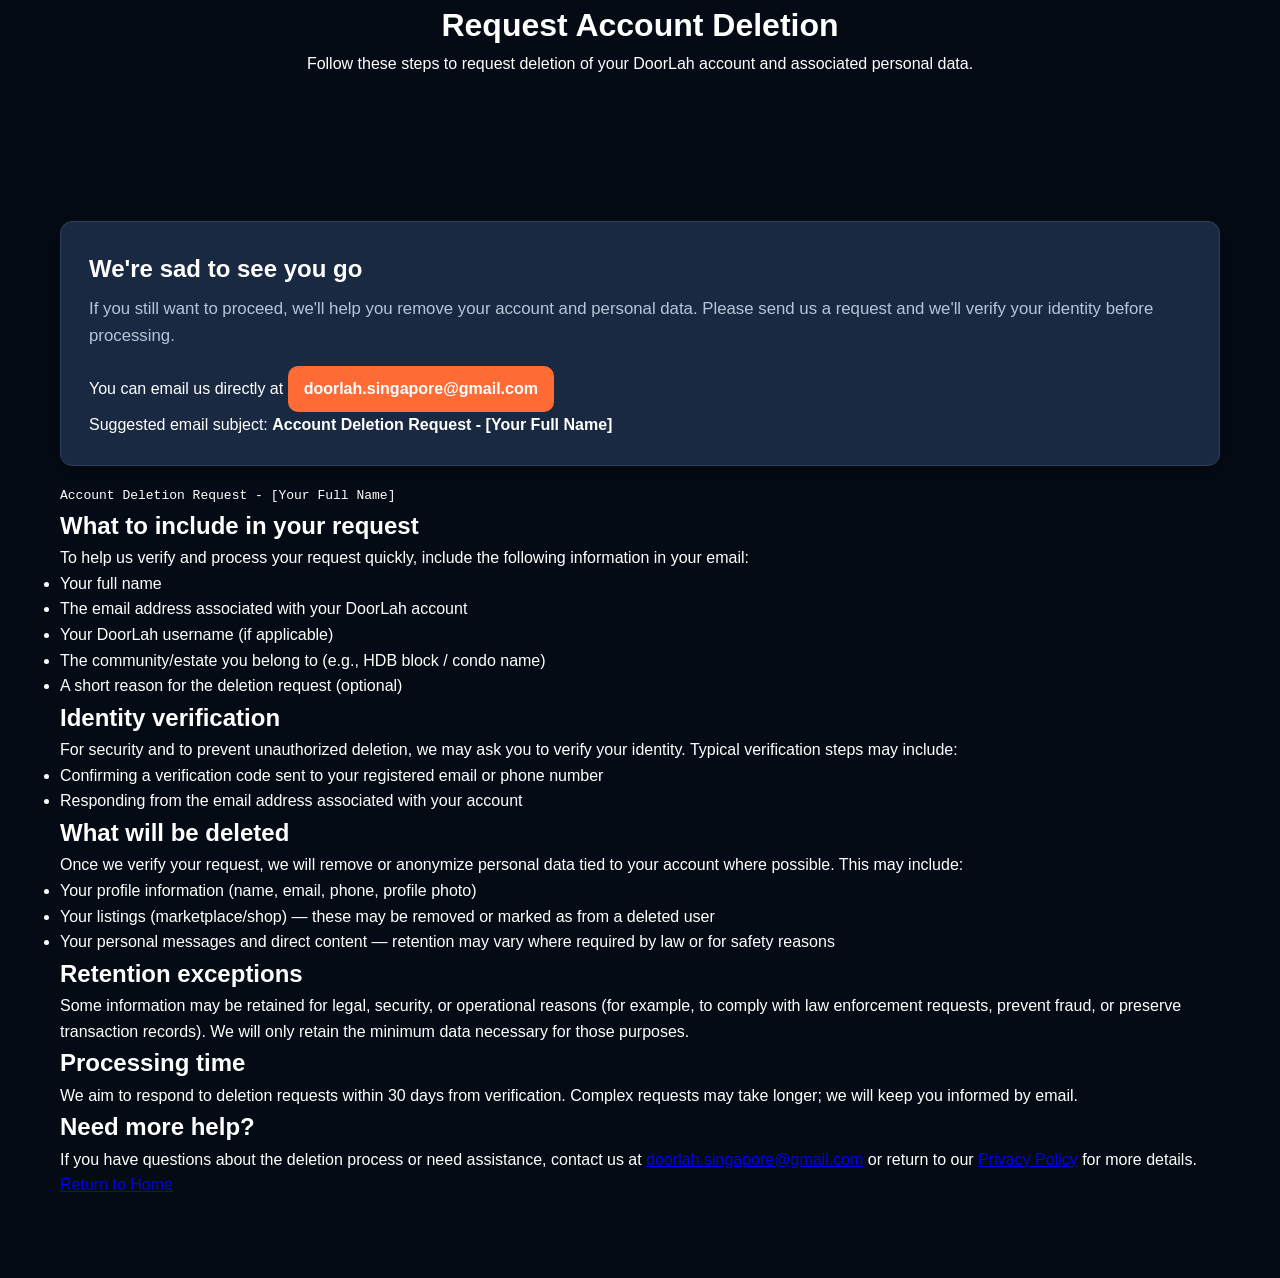
==== account-deletion.html @ de9c4eb7 "Add account deletion request page and update privacy policy with deletion instructions" ====
<!DOCTYPE html>
<html lang="en">
<head>
    <meta charset="utf-8">
    <meta name="viewport" content="width=device-width, initial-scale=1">
    <title>Request Account Deletion - DoorLah</title>
    <link rel="stylesheet" href="styles.css">
    <meta name="description" content="How to request deletion of your DoorLah account and data.">
</head>
<body>
    <main class="container content">
        <header class="section-header">
            <h1>Request Account Deletion</h1>
            <p class="muted">Follow these steps to request deletion of your DoorLah account and associated personal data.</p>
        </header>

        <section>
            <div class="deletion-hero">
                <h2>We're sad to see you go</h2>
                <p class="sad-message">If you still want to proceed, we'll help you remove your account and personal data. Please send us a request and we'll verify your identity before processing.</p>
                <p>You can email us directly at <a class="mail-button" href="mailto:doorlah.singapore@gmail.com?subject=Account%20Deletion%20Request%20-%20%5BYour%20Full%20Name%5D&body=Please%20delete%20my%20DoorLah%20account.%0A%0AFull%20name:%20%0AAccount%20email:%20%0AUsername%20(if%20applicable):%20%0ACommunity/estate:%20%0AReason%20(optional):%20">doorlah.singapore@gmail.com</a></p>

                <p class="muted">Suggested email subject: <strong>Account Deletion Request - [Your Full Name]</strong></p>
            </div>

            <pre><code>Account Deletion Request - [Your Full Name]</code></pre>

            <h2>What to include in your request</h2>
            <p>To help us verify and process your request quickly, include the following information in your email:</p>
            <ul>
                <li>Your full name</li>
                <li>The email address associated with your DoorLah account</li>
                <li>Your DoorLah username (if applicable)</li>
                <li>The community/estate you belong to (e.g., HDB block / condo name)</li>
                <li>A short reason for the deletion request (optional)</li>
            </ul>

            <h2>Identity verification</h2>
            <p>For security and to prevent unauthorized deletion, we may ask you to verify your identity. Typical verification steps may include:</p>
            <ul>
                <li>Confirming a verification code sent to your registered email or phone number</li>
                <li>Responding from the email address associated with your account</li>
            </ul>

            <h2>What will be deleted</h2>
            <p>Once we verify your request, we will remove or anonymize personal data tied to your account where possible. This may include:</p>
            <ul>
                <li>Your profile information (name, email, phone, profile photo)</li>
                <li>Your listings (marketplace/shop) — these may be removed or marked as from a deleted user</li>
                <li>Your personal messages and direct content — retention may vary where required by law or for safety reasons</li>
            </ul>

            <h2>Retention exceptions</h2>
            <p>Some information may be retained for legal, security, or operational reasons (for example, to comply with law enforcement requests, prevent fraud, or preserve transaction records). We will only retain the minimum data necessary for those purposes.</p>

            <h2>Processing time</h2>
            <p>We aim to respond to deletion requests within 30 days from verification. Complex requests may take longer; we will keep you informed by email.</p>

            <h2>Need more help?</h2>
            <p>If you have questions about the deletion process or need assistance, contact us at <a href="mailto:doorlah.singapore@gmail.com">doorlah.singapore@gmail.com</a> or return to our <a href="privacy.html">Privacy Policy</a> for more details.</p>

            <footer class="policy-footer">
                <p><a href="index.html">Return to Home</a></p>
            </footer>
        </section>
    </main>

    <script src="script.js"></script>
</body>
</html>
---- styles.css ----
/* Root Variables - Dark Navy Blue Theme */
:root {
    --primary-navy: #0A1628;
    --secondary-navy: #152238;
    --accent-orange: #FF6B35;
    --accent-light: #FF8C5A;
    --text-primary: #FFFFFF;
    --text-secondary: #B8C5D6;
    --text-muted: #7A8BA0;
    --bg-dark: #050B14;
    --bg-card: #1A2942;
    --border-color: #2A3F5F;
    --gradient-1: linear-gradient(135deg, #0A1628 0%, #152238 100%);
    --gradient-2: linear-gradient(135deg, #FF6B35 0%, #FF8C5A 100%);
    --gradient-3: linear-gradient(135deg, #152238 0%, #1A2942 100%);
    --shadow-sm: 0 2px 8px rgba(0, 0, 0, 0.3);
    --shadow-md: 0 4px 16px rgba(0, 0, 0, 0.4);
    --shadow-lg: 0 8px 32px rgba(0, 0, 0, 0.5);
    --transition: all 0.3s cubic-bezier(0.4, 0, 0.2, 1);
}

/* Global Styles */
* {
    margin: 0;
    padding: 0;
    box-sizing: border-box;
}

html {
    scroll-behavior: smooth;
}

body {
    font-family: 'Poppins', -apple-system, BlinkMacSystemFont, 'Segoe UI', sans-serif;
    background: var(--bg-dark);
    color: var(--text-primary);
    line-height: 1.6;
    overflow-x: hidden;
}

.container {
    max-width: 1200px;
    margin: 0 auto;
    padding: 0 20px;
}

/* Navigation */
.navbar {
    position: fixed;
    top: 0;
    left: 0;
    right: 0;
    background: rgba(10, 22, 40, 0.95);
    backdrop-filter: blur(10px);
    border-bottom: 1px solid var(--border-color);
    z-index: 1000;
    transition: var(--transition);
}

.navbar .container {
    display: flex;
    justify-content: space-between;
    align-items: center;
    padding: 1rem 20px;
}

.nav-brand {
    display: flex;
    align-items: center;
    gap: 12px;
}

.logo {
    width: 40px;
    height: 40px;
    border-radius: 8px;
}

.brand-name {
    font-size: 1.5rem;
    font-weight: 700;
    color: var(--text-primary);
}

.nav-links {
    display: flex;
    align-items: center;
    gap: 2rem;
}

.nav-links a {
    color: var(--text-secondary);
    text-decoration: none;
    font-weight: 500;
    transition: var(--transition);
    position: relative;
}

.nav-links a:hover {
    color: var(--accent-orange);
}

.nav-links a::after {
    content: '';
    position: absolute;
    bottom: -5px;
    left: 0;
    width: 0;
    height: 2px;
    background: var(--accent-orange);
    transition: var(--transition);
}

.nav-links a:hover::after {
    width: 100%;
}

.mobile-menu-toggle {
    display: none;
    flex-direction: column;
    gap: 5px;
    background: none;
    border: none;
    cursor: pointer;
    padding: 5px;
}

.mobile-menu-toggle span {
    width: 25px;
    height: 3px;
    background: var(--text-primary);
    border-radius: 2px;
    transition: var(--transition);
}

/* Hero Section */
.hero {
    padding: 120px 0 80px;
    background: var(--gradient-1);
    position: relative;
    overflow: hidden;
}

.hero::before {
    content: '';
    position: absolute;
    top: -50%;
    right: -20%;
    width: 800px;
    height: 800px;
    background: radial-gradient(circle, rgba(255, 107, 53, 0.1) 0%, transparent 70%);
    border-radius: 50%;
}

.hero .container {
    display: grid;
    grid-template-columns: 1fr 1fr;
    gap: 4rem;
    align-items: center;
}

.hero-title {
    font-size: 3.5rem;
    font-weight: 800;
    line-height: 1.2;
    margin-bottom: 1.5rem;
}

.hero-title .highlight {
    background: var(--gradient-2);
    -webkit-background-clip: text;
    -webkit-text-fill-color: transparent;
    background-clip: text;
}

.hero-subtitle {
    font-size: 1.25rem;
    color: var(--text-secondary);
    margin-bottom: 2rem;
    line-height: 1.8;
}

.hero-cta {
    display: flex;
    gap: 1rem;
    margin-bottom: 3rem;
}

.btn {
    padding: 14px 32px;
    border-radius: 12px;
    font-weight: 600;
    font-size: 1rem;
    text-decoration: none;
    transition: var(--transition);
    display: inline-flex;
    align-items: center;
    gap: 8px;
    cursor: pointer;
    border: none;
}

.btn-primary {
    background: var(--gradient-2);
    color: var(--text-primary);
    box-shadow: 0 4px 16px rgba(255, 107, 53, 0.3);
}

.btn-primary:hover {
    transform: translateY(-2px);
    box-shadow: 0 6px 24px rgba(255, 107, 53, 0.4);
}

.btn-secondary {
    background: transparent;
    color: var(--text-primary);
    border: 2px solid var(--border-color);
}

.btn-secondary:hover {
    border-color: var(--accent-orange);
    color: var(--accent-orange);
}

.coming-soon-badges {
    display: flex;
    gap: 2rem;
    flex-wrap: wrap;
}

.badge {
    position: relative;
}

.store-badge {
    height: 50px;
    opacity: 0.7;
}

.badge-label {
    position: absolute;
    bottom: -8px;
    left: 50%;
    transform: translateX(-50%);
    background: var(--accent-orange);
    color: var(--text-primary);
    padding: 4px 12px;
    border-radius: 12px;
    font-size: 0.75rem;
    font-weight: 600;
    white-space: nowrap;
}

.hero-image {
    position: relative;
    display: flex;
    justify-content: center;
    align-items: center;
}

.phone-mockup {
    width: 300px;
    height: 600px;
    background: var(--gradient-3);
    border-radius: 40px;
    padding: 20px;
    box-shadow: var(--shadow-lg);
    display: flex;
    align-items: center;
    justify-content: center;
    border: 8px solid var(--secondary-navy);
    position: relative;
}

.phone-mockup::before {
    content: '';
    position: absolute;
    top: 10px;
    left: 50%;
    transform: translateX(-50%);
    width: 60px;
    height: 6px;
    background: var(--border-color);
    border-radius: 3px;
}

.phone-mockup img {
    width: 100%;
    height: auto;
    border-radius: 20px;
}

/* Section Styles */
section {
    padding: 80px 0;
}

.section-header {
    text-align: center;
    margin-bottom: 4rem;
}

.section-title {
    font-size: 2.5rem;
    font-weight: 700;
    margin-bottom: 1rem;
}

.section-subtitle {
    font-size: 1.25rem;
    color: var(--text-secondary);
    max-width: 600px;
    margin: 0 auto;
}

/* Features Overview */
.features-overview {
    background: var(--primary-navy);
}

.features-grid {
    display: grid;
    grid-template-columns: repeat(auto-fit, minmax(280px, 1fr));
    gap: 2rem;
}

.feature-card {
    background: var(--bg-card);
    padding: 2rem;
    border-radius: 16px;
    border: 1px solid var(--border-color);
    transition: var(--transition);
}

.feature-card:hover {
    transform: translateY(-8px);
    box-shadow: var(--shadow-lg);
    border-color: var(--accent-orange);
}

.feature-icon {
    width: 64px;
    height: 64px;
    background: var(--gradient-2);
    border-radius: 16px;
    display: flex;
    align-items: center;
    justify-content: center;
    margin-bottom: 1.5rem;
}

.feature-icon svg {
    stroke-width: 2;
}

.feature-card h3 {
    font-size: 1.5rem;
    font-weight: 600;
    margin-bottom: 1rem;
}

.feature-card p {
    color: var(--text-secondary);
    line-height: 1.8;
}

/* Detailed Features */
.detailed-features {
    background: var(--bg-dark);
}

.feature-detail {
    display: grid;
    grid-template-columns: 1fr 1fr;
    gap: 4rem;
    align-items: center;
    margin-bottom: 6rem;
}

.feature-detail.reverse {
    direction: rtl;
}

.feature-detail.reverse > * {
    direction: ltr;
}

.feature-badge {
    display: inline-block;
    background: var(--bg-card);
    padding: 8px 16px;
    border-radius: 24px;
    font-size: 0.9rem;
    font-weight: 600;
    margin-bottom: 1rem;
    border: 1px solid var(--border-color);
}

.feature-detail h2 {
    font-size: 2.5rem;
    font-weight: 700;
    margin-bottom: 1.5rem;
}

.feature-detail p {
    font-size: 1.1rem;
    color: var(--text-secondary);
    margin-bottom: 2rem;
    line-height: 1.8;
}

.feature-list {
    list-style: none;
}

.feature-list li {
    display: flex;
    align-items: flex-start;
    gap: 12px;
    margin-bottom: 1rem;
    color: var(--text-secondary);
}

.check-icon {
    stroke-width: 2.5;
    color: var(--accent-orange);
    flex-shrink: 0;
    margin-top: 2px;
}

.feature-detail-image {
    position: relative;
    height: 400px;
}

.gradient-blob {
    position: absolute;
    border-radius: 50%;
    filter: blur(60px);
    opacity: 0.6;
}

.blob-1 {
    width: 300px;
    height: 300px;
    background: var(--gradient-2);
    top: 50%;
    left: 50%;
    transform: translate(-50%, -50%);
}

.blob-2 {
    width: 350px;
    height: 350px;
    background: linear-gradient(135deg, #4A90E2 0%, #50C878 100%);
    top: 50%;
    left: 50%;
    transform: translate(-50%, -50%);
}

.blob-3 {
    width: 320px;
    height: 320px;
    background: linear-gradient(135deg, #9B59B6 0%, #E91E63 100%);
    top: 50%;
    left: 50%;
    transform: translate(-50%, -50%);
}

.blob-4 {
    width: 340px;
    height: 340px;
    background: linear-gradient(135deg, #F39C12 0%, #E74C3C 100%);
    top: 50%;
    left: 50%;
    transform: translate(-50%, -50%);
}

.blob-5 {
    width: 400px;
    height: 400px;
    background: var(--gradient-2);
    top: 50%;
    left: 50%;
    transform: translate(-50%, -50%);
}

/* How It Works */
.how-it-works {
    background: var(--primary-navy);
}

.steps-grid {
    display: grid;
    grid-template-columns: repeat(auto-fit, minmax(300px, 1fr));
    gap: 3rem;
}

.step-card {
    text-align: center;
    position: relative;
}

.step-number {
    width: 80px;
    height: 80px;
    background: var(--gradient-2);
    border-radius: 50%;
    display: flex;
    align-items: center;
    justify-content: center;
    font-size: 2rem;
    font-weight: 700;
    margin: 0 auto 2rem;
    box-shadow: var(--shadow-md);
}

.step-card h3 {
    font-size: 1.5rem;
    margin-bottom: 1rem;
}

.step-card p {
    color: var(--text-secondary);
    line-height: 1.8;
}

/* Performance Section */
.performance {
    background: var(--bg-dark);
}

.performance-grid {
    display: grid;
    grid-template-columns: repeat(auto-fit, minmax(250px, 1fr));
    gap: 2rem;
}

.performance-card {
    background: var(--bg-card);
    padding: 2.5rem;
    border-radius: 16px;
    border: 1px solid var(--border-color);
    text-align: center;
    transition: var(--transition);
}

.performance-card:hover {
    transform: translateY(-8px);
    box-shadow: var(--shadow-lg);
}

.performance-stat {
    font-size: 3rem;
    font-weight: 800;
    background: var(--gradient-2);
    -webkit-background-clip: text;
    -webkit-text-fill-color: transparent;
    background-clip: text;
    margin-bottom: 1rem;
}

.performance-stat svg {
    stroke-width: 2;
    color: var(--accent-orange);
}

.performance-card h3 {
    font-size: 1.25rem;
    margin-bottom: 0.5rem;
}

.performance-card p {
    color: var(--text-secondary);
}

/* Community Section */
.community-section {
    background: var(--primary-navy);
}

.community-content {
    text-align: center;
}

.community-content h2 {
    font-size: 2.5rem;
    font-weight: 700;
    margin-bottom: 1.5rem;
}

.large-text {
    font-size: 1.25rem;
    color: var(--text-secondary);
    max-width: 800px;
    margin: 0 auto 3rem;
    line-height: 1.8;
}

.community-types {
    display: grid;
    grid-template-columns: repeat(auto-fit, minmax(300px, 1fr));
    gap: 2rem;
    margin-top: 3rem;
}

.community-type {
    background: var(--bg-card);
    padding: 2.5rem;
    border-radius: 16px;
    border: 1px solid var(--border-color);
    transition: var(--transition);
}

.community-type:hover {
    transform: translateY(-8px);
    box-shadow: var(--shadow-lg);
    border-color: var(--accent-orange);
}

.community-icon {
    font-size: 3rem;
    margin-bottom: 1rem;
}

.community-type h3 {
    font-size: 1.5rem;
    margin-bottom: 1rem;
}

.community-type p {
    color: var(--text-secondary);
    line-height: 1.8;
}

/* Business Features */
.business-features {
    background: var(--bg-dark);
}

.business-content {
    display: grid;
    grid-template-columns: 1fr 1fr;
    gap: 4rem;
    align-items: center;
}

.business-text h2 {
    font-size: 2.5rem;
    font-weight: 700;
    margin-bottom: 1.5rem;
}

.business-text p {
    font-size: 1.1rem;
    color: var(--text-secondary);
    margin-bottom: 2rem;
    line-height: 1.8;
}

.business-visual {
    position: relative;
    height: 500px;
}

/* Download Section */
.download-section {
    background: var(--gradient-1);
    text-align: center;
}

.download-content h2 {
    font-size: 2.5rem;
    font-weight: 700;
    margin-bottom: 1.5rem;
}

.download-content > p {
    font-size: 1.25rem;
    color: var(--text-secondary);
    max-width: 700px;
    margin: 0 auto 3rem;
    line-height: 1.8;
}

.download-badges {
    display: flex;
    justify-content: center;
    gap: 2rem;
    margin-bottom: 2rem;
    flex-wrap: wrap;
}

.store-badge-wrapper {
    position: relative;
    display: inline-block;
}

.store-badge-large {
    height: 60px;
    opacity: 0.8;
    transition: var(--transition);
}

.store-badge-wrapper:hover .store-badge-large {
    opacity: 1;
}

.coming-soon-overlay {
    position: absolute;
    bottom: -12px;
    left: 50%;
    transform: translateX(-50%);
    background: var(--accent-orange);
    color: var(--text-primary);
    padding: 6px 16px;
    border-radius: 16px;
    font-size: 0.85rem;
    font-weight: 600;
    box-shadow: var(--shadow-md);
    white-space: nowrap;
}

.notify-text {
    color: var(--text-secondary);
    font-size: 1rem;
}

.notify-text a {
    color: var(--accent-orange);
    text-decoration: none;
    font-weight: 600;
}

.notify-text a:hover {
    text-decoration: underline;
}

/* Newsletter */
.newsletter-section {
    background: var(--primary-navy);
    padding: 60px 0;
}

.newsletter-content {
    text-align: center;
    max-width: 600px;
    margin: 0 auto;
}

.newsletter-content h3 {
    font-size: 2rem;
    margin-bottom: 1rem;
}

.newsletter-content p {
    color: var(--text-secondary);
    margin-bottom: 2rem;
}

.newsletter-form {
    display: flex;
    gap: 1rem;
    max-width: 500px;
    margin: 0 auto;
}

.newsletter-form input {
    flex: 1;
    padding: 14px 20px;
    border-radius: 12px;
    border: 1px solid var(--border-color);
    background: var(--bg-card);
    color: var(--text-primary);
    font-size: 1rem;
    font-family: 'Poppins', sans-serif;
}

.newsletter-form input:focus {
    outline: none;
    border-color: var(--accent-orange);
}

.newsletter-form input::placeholder {
    color: var(--text-muted);
}

/* Footer */
.footer {
    background: var(--bg-dark);
    padding: 60px 0 30px;
    border-top: 1px solid var(--border-color);
}

.footer-content {
    display: grid;
    grid-template-columns: 1.5fr 1fr;
    gap: 4rem;
    margin-bottom: 3rem;
    align-items: start;
}

.footer-brand {
    max-width: 400px;
}

.footer-brand h3 {
    font-size: 1.5rem;
    font-weight: 700;
    margin-bottom: 0.5rem;
    color: var(--text-primary);
}

.footer-logo {
    width: 50px;
    height: 50px;
    border-radius: 10px;
    margin-bottom: 1rem;
}

.footer-brand p {
    color: var(--text-secondary);
    margin-bottom: 1.5rem;
    line-height: 1.8;
}

.social-links {
    display: flex;
    gap: 1rem;
}

.social-links a {
    width: 40px;
    height: 40px;
    background: var(--bg-card);
    border: 1px solid var(--border-color);
    border-radius: 8px;
    display: flex;
    align-items: center;
    justify-content: center;
    color: var(--text-secondary);
    transition: var(--transition);
}

.social-links a:hover {
    background: var(--accent-orange);
    color: var(--text-primary);
    border-color: var(--accent-orange);
    transform: translateY(-2px);
}

.footer-links {
    display: grid;
    grid-template-columns: repeat(2, 1fr);
    gap: 3rem;
}

.footer-column h4 {
    font-size: 1rem;
    margin-bottom: 1rem;
    font-weight: 600;
    color: var(--text-primary);
}

.footer-column ul {
    list-style: none;
}

.footer-column ul li {
    margin-bottom: 0.75rem;
}

.footer-column ul li a {
    color: var(--text-secondary);
    text-decoration: none;
    transition: var(--transition);
    font-size: 0.95rem;
}

.footer-column ul li a:hover {
    color: var(--accent-orange);
    padding-left: 4px;
}

.footer-bottom {
    padding-top: 2rem;
    border-top: 1px solid var(--border-color);
}

.footer-bottom-content {
    display: flex;
    justify-content: space-between;
    align-items: center;
    flex-wrap: wrap;
    gap: 1rem;
}

.footer-bottom p {
    color: var(--text-muted);
    margin: 0;
    font-size: 0.9rem;
}

.powered-by {
    font-size: 0.9rem;
}

.powered-by a {
    color: var(--accent-orange);
    text-decoration: none;
    font-weight: 600;
}

.powered-by a:hover {
    text-decoration: underline;
}

/* Scroll to Top Button */
.scroll-to-top {
    position: fixed;
    bottom: 30px;
    right: 30px;
    width: 50px;
    height: 50px;
    background: var(--gradient-2);
    border: none;
    border-radius: 50%;
    cursor: pointer;
    display: flex;
    align-items: center;
    justify-content: center;
    box-shadow: var(--shadow-lg);
    opacity: 0;
    visibility: hidden;
    transition: var(--transition);
    z-index: 999;
}

.scroll-to-top.visible {
    opacity: 1;
    visibility: visible;
}

.scroll-to-top:hover {
    transform: translateY(-4px);
    box-shadow: 0 8px 32px rgba(255, 107, 53, 0.4);
}

.scroll-to-top svg {
    stroke-width: 2.5;
}

/* Responsive Design */
@media (max-width: 968px) {
    .nav-links {
        position: fixed;
        top: 70px;
        left: 0;
        right: 0;
        background: var(--primary-navy);
        flex-direction: column;
        padding: 2rem;
        border-bottom: 1px solid var(--border-color);
        transform: translateX(-100%);
        transition: var(--transition);
    }

    .nav-links.active {
        transform: translateX(0);
    }

    .mobile-menu-toggle {
        display: flex;
    }

    .hero .container {
        grid-template-columns: 1fr;
        text-align: center;
    }

    .hero-title {
        font-size: 2.5rem;
    }

    .hero-cta {
        justify-content: center;
    }

    .hero-image {
        order: -1;
    }

    .phone-mockup {
        width: 250px;
        height: 500px;
    }

    .feature-detail,
    .business-content {
        grid-template-columns: 1fr;
        gap: 3rem;
    }

    .feature-detail.reverse {
        direction: ltr;
    }

    .section-title {
        font-size: 2rem;
    }

    .footer-content {
        grid-template-columns: 1fr;
        gap: 3rem;
    }

    .footer-brand {
        max-width: 100%;
        text-align: center;
    }

    .footer-links {
        grid-template-columns: 1fr 1fr;
    }

    .social-links {
        justify-content: center;
    }

    .footer-bottom-content {
        flex-direction: column;
        text-align: center;
    }
}

@media (max-width: 640px) {
    .hero-title {
        font-size: 2rem;
    }

    .hero-subtitle {
        font-size: 1rem;
    }

    .hero-cta {
        flex-direction: column;
    }

    .btn {
        width: 100%;
        justify-content: center;
    }

    .coming-soon-badges {
        justify-content: center;
    }

    .section-title {
        font-size: 1.75rem;
    }

    .section-subtitle {
        font-size: 1rem;
    }

    .newsletter-form {
        flex-direction: column;
    }

    .phone-mockup {
        width: 220px;
        height: 450px;
    }

    .performance-stat {
        font-size: 2.5rem;
    }

    .footer-links {
        grid-template-columns: 1fr;
        gap: 2rem;
        text-align: center;
    }

    .footer-column ul li a:hover {
        padding-left: 0;
    }
}

/* Animations */
@keyframes fadeInUp {
    from {
        opacity: 0;
        transform: translateY(30px);
    }
    to {
        opacity: 1;
        transform: translateY(0);
    }
}

@keyframes float {
    0%, 100% {
        transform: translateY(0);
    }
    50% {
        transform: translateY(-20px);
    }
}

.phone-mockup {
    animation: float 6s ease-in-out infinite;
}

/* Utilities */
.icon {
    stroke-width: 2;
}

.cta-button {
    background: var(--gradient-2);
    padding: 10px 24px;
    border-radius: 8px;
    transition: var(--transition);
}

.cta-button:hover {
    transform: translateY(-2px);
    box-shadow: 0 4px 16px rgba(255, 107, 53, 0.3);
}

/* Account Deletion page specific styles */
.deletion-hero {
    background: var(--bg-card);
    padding: 1.75rem;
    border-radius: 12px;
    border: 1px solid var(--border-color);
    box-shadow: var(--shadow-md);
    margin-bottom: 1.25rem;
    animation: fadeInUp 0.6s ease both;
}

.sad-message {
    font-size: 1.05rem;
    color: var(--text-secondary);
    margin: 0.5rem 0 1rem 0;
}

.mail-button {
    display: inline-block;
    background: var(--accent-orange);
    color: var(--text-primary);
    padding: 10px 16px;
    border-radius: 10px;
    text-decoration: none;
    font-weight: 700;
    transition: var(--transition);
}

.mail-button:hover {
    transform: translateY(-2px);
    box-shadow: 0 8px 24px rgba(255, 107, 53, 0.25);
}
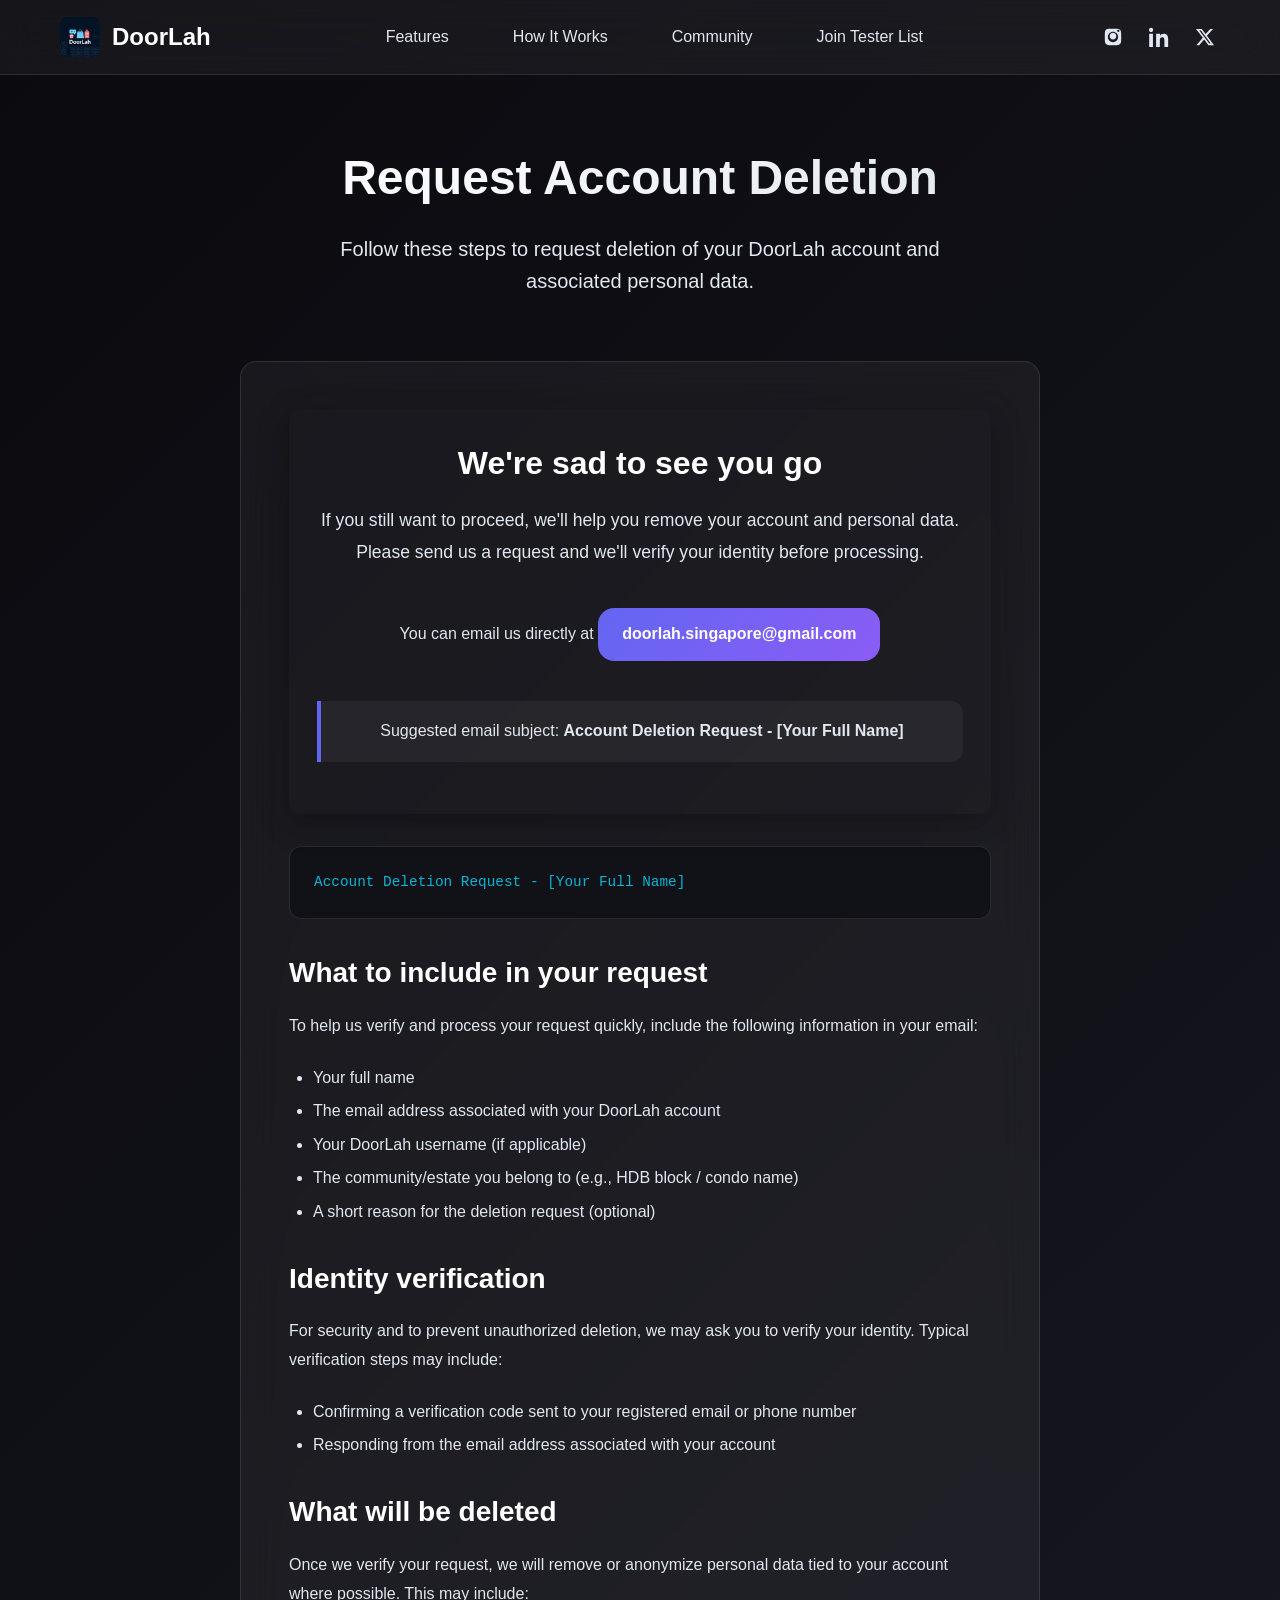
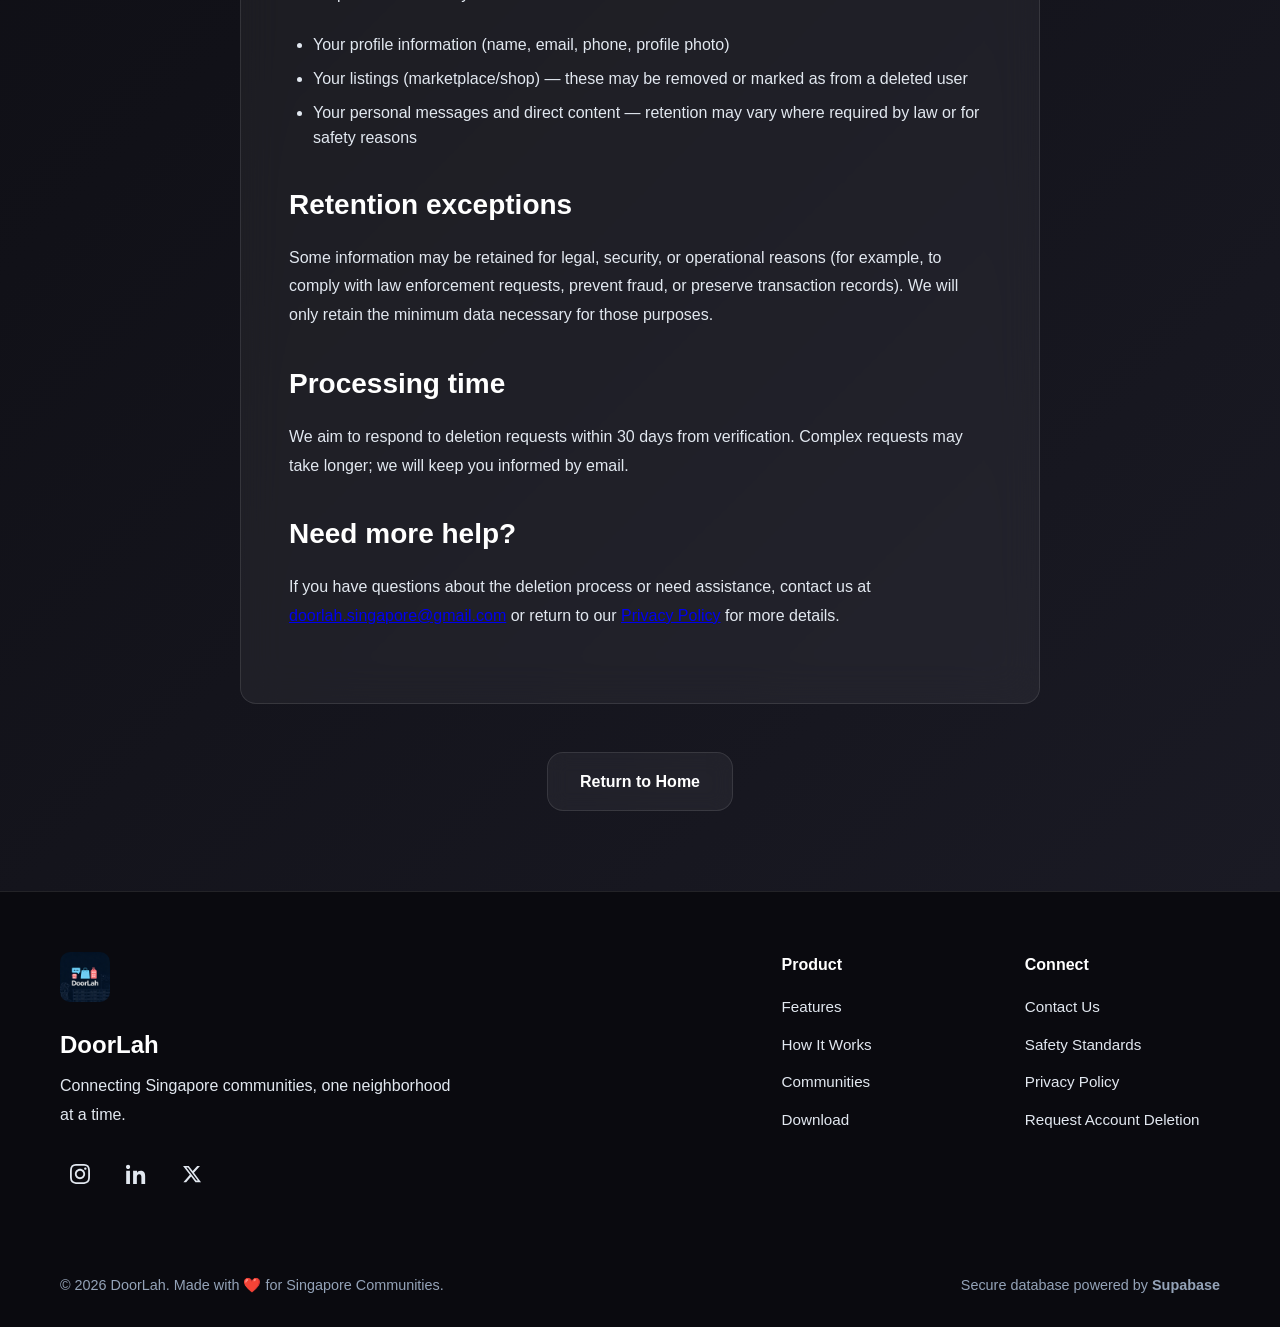
==== commit 94ba6f88: "Enhance child safety and privacy policy pages with improved navigation, layout, and content structur" ====
--- a/account-deletion.html
+++ b/account-deletion.html
@@ -8,62 +8,170 @@
     <meta name="description" content="How to request deletion of your DoorLah account and data.">
 </head>
 <body>
-    <main class="container content">
-        <header class="section-header">
-            <h1>Request Account Deletion</h1>
-            <p class="muted">Follow these steps to request deletion of your DoorLah account and associated personal data.</p>
-        </header>
+    <!-- Navigation -->
+    <nav class="navbar">
+        <div class="container">
+            <div class="nav-brand">
+                <img src="images/doorlah_splash.png" alt="DoorLah Logo" class="logo">
+                <span class="brand-name">DoorLah</span>
+            </div>
+            <div class="nav-links">
+                <a href="index.html#features">Features</a>
+                <a href="index.html#how-it-works">How It Works</a>
+                <a href="index.html#community">Community</a>
+                <a href="index.html#download" class="cta-button">Join Tester List</a>
+            </div>
+            <div class="nav-social">
+                <a href="https://www.instagram.com/doorlah" aria-label="Instagram" target="_blank" rel="noopener">
+                    <svg width="20" height="20" viewBox="0 0 24 24" fill="currentColor" aria-hidden="true">
+                        <path d="M12 2.163c3.204 0 3.584.012 4.85.07 3.252.148 4.771 1.691 4.919 4.919.058 1.265.069 1.645.069 4.849 0 3.205-.012 3.584-.069 4.849-.149 3.225-1.664 4.771-4.919 4.919-1.266.058-1.644.07-4.85.07-3.204 0-3.584-.012-4.849-.07-3.26-.149-4.771-1.699-4.919-4.92-.058-1.265-.07-1.644-.07-4.849 0-3.204.013-3.583.07-4.849.149-3.227 1.664-4.771 4.919-4.919 1.266-.057 1.645-.069 4.849-.069zM12 5.838c-3.403 0-6.162 2.759-6.162 6.162S8.597 18.162 12 18.162 18.162 15.403 18.162 12 15.403 5.838 12 5.838zM12 15c-2.21 0-4-1.79-4-4s1.79-4 4-4 4 1.79 4 4-1.79 4-4 4zm6.406-11.845c-.796 0-1.441.645-1.441 1.44s.645 1.44 1.441 1.44c.795 0 1.439-.645 1.439-1.44s-.644-1.44-1.439-1.44z"/>
+                    </svg>
+                </a>
+                <a href="https://www.linkedin.com/company/doorlah" aria-label="LinkedIn" target="_blank" rel="noopener">
+                    <svg width="20" height="20" viewBox="0 0 24 24" fill="currentColor" aria-hidden="true">
+                        <path d="M4.98 3.5C4.98 4.88 3.88 6 2.5 6S0 4.88 0 3.5 1.12 1 2.5 1 4.98 2.12 4.98 3.5zM.24 8.24h4.5V24h-4.5V8.24zM8.98 8.24h4.32v2.16h.06c.6-1.14 2.06-2.34 4.24-2.34 4.54 0 5.38 2.98 5.38 6.86V24h-4.5v-7.62c0-1.82-.04-4.16-2.54-4.16-2.54 0-2.92 1.98-2.92 4.02V24h-4.5V8.24z"/>
+                    </svg>
+                </a>
+                <a href="https://x.com/door_lah" aria-label="X" target="_blank" rel="noopener">
+                    <svg width="20" height="20" viewBox="0 0 24 24" fill="currentColor" aria-hidden="true">
+                        <path d="M18.244 2.25h3.308l-7.227 8.26 8.502 11.24H16.17l-5.214-6.817L4.99 21.75H1.68l7.73-8.835L1.254 2.25H8.08l4.713 6.231zm-1.161 17.52h1.833L7.084 4.126H5.117z"/>
+                    </svg>
+                </a>
+            </div>
+            <button class="mobile-menu-toggle" aria-label="Toggle menu">
+                <span></span>
+                <span></span>
+                <span></span>
+            </button>
+        </div>
+    </nav>
 
-        <section>
-            <div class="deletion-hero">
-                <h2>We're sad to see you go</h2>
-                <p class="sad-message">If you still want to proceed, we'll help you remove your account and personal data. Please send us a request and we'll verify your identity before processing.</p>
-                <p>You can email us directly at <a class="mail-button" href="mailto:doorlah.singapore@gmail.com?subject=Account%20Deletion%20Request%20-%20%5BYour%20Full%20Name%5D&body=Please%20delete%20my%20DoorLah%20account.%0A%0AFull%20name:%20%0AAccount%20email:%20%0AUsername%20(if%20applicable):%20%0ACommunity/estate:%20%0AReason%20(optional):%20">doorlah.singapore@gmail.com</a></p>
+    <!-- Main Content -->
+    <main class="policy-page">
+        <div class="container">
+            <div class="policy-content">
+                <header class="policy-header">
+                    <h1>Request Account Deletion</h1>
+                    <p class="policy-subtitle">Follow these steps to request deletion of your DoorLah account and associated personal data.</p>
+                </header>
 
-                <p class="muted">Suggested email subject: <strong>Account Deletion Request - [Your Full Name]</strong></p>
+                <div class="policy-section">
+                    <div class="deletion-hero">
+                        <h2>We're sad to see you go</h2>
+                        <p class="sad-message">If you still want to proceed, we'll help you remove your account and personal data. Please send us a request and we'll verify your identity before processing.</p>
+                        <p>You can email us directly at <a class="mail-button" href="mailto:doorlah.singapore@gmail.com?subject=Account%20Deletion%20Request%20-%20%5BYour%20Full%20Name%5D&body=Please%20delete%20my%20DoorLah%20account.%0A%0AFull%20name:%20%0AAccount%20email:%20%0AUsername%20(if%20applicable):%20%0ACommunity/estate:%20%0AReason%20(optional):%20">doorlah.singapore@gmail.com</a></p>
+
+                        <p class="policy-note">Suggested email subject: <strong>Account Deletion Request - [Your Full Name]</strong></p>
+                    </div>
+
+                    <div class="policy-code-block">
+                        <code>Account Deletion Request - [Your Full Name]</code>
+                    </div>
+
+                    <h2>What to include in your request</h2>
+                    <p>To help us verify and process your request quickly, include the following information in your email:</p>
+                    <ul>
+                        <li>Your full name</li>
+                        <li>The email address associated with your DoorLah account</li>
+                        <li>Your DoorLah username (if applicable)</li>
+                        <li>The community/estate you belong to (e.g., HDB block / condo name)</li>
+                        <li>A short reason for the deletion request (optional)</li>
+                    </ul>
+
+                    <h2>Identity verification</h2>
+                    <p>For security and to prevent unauthorized deletion, we may ask you to verify your identity. Typical verification steps may include:</p>
+                    <ul>
+                        <li>Confirming a verification code sent to your registered email or phone number</li>
+                        <li>Responding from the email address associated with your account</li>
+                    </ul>
+
+                    <h2>What will be deleted</h2>
+                    <p>Once we verify your request, we will remove or anonymize personal data tied to your account where possible. This may include:</p>
+                    <ul>
+                        <li>Your profile information (name, email, phone, profile photo)</li>
+                        <li>Your listings (marketplace/shop) — these may be removed or marked as from a deleted user</li>
+                        <li>Your personal messages and direct content — retention may vary where required by law or for safety reasons</li>
+                    </ul>
+
+                    <h2>Retention exceptions</h2>
+                    <p>Some information may be retained for legal, security, or operational reasons (for example, to comply with law enforcement requests, prevent fraud, or preserve transaction records). We will only retain the minimum data necessary for those purposes.</p>
+
+                    <h2>Processing time</h2>
+                    <p>We aim to respond to deletion requests within 30 days from verification. Complex requests may take longer; we will keep you informed by email.</p>
+
+                    <h2>Need more help?</h2>
+                    <p>If you have questions about the deletion process or need assistance, contact us at <a href="mailto:doorlah.singapore@gmail.com">doorlah.singapore@gmail.com</a> or return to our <a href="privacy.html">Privacy Policy</a> for more details.</p>
+                </div>
+
+                <div class="policy-footer">
+                    <a href="index.html" class="btn btn-secondary">Return to Home</a>
+                </div>
             </div>
+        </div>
+    </main>
 
-            <pre><code>Account Deletion Request - [Your Full Name]</code></pre>
+    <!-- Footer -->
+    <footer class="footer">
+        <div class="container">
+            <div class="footer-content">
+                <div class="footer-brand">
+                    <img src="images/doorlah_splash.png" alt="DoorLah Logo" class="footer-logo">
+                    <h3>DoorLah</h3>
+                    <p>Connecting Singapore communities, one neighborhood at a time.</p>
+                    <div class="social-links">
+                        <a href="https://www.instagram.com/doorlah" aria-label="Instagram" target="_blank" rel="noopener">
+                            <svg width="20" height="20" viewBox="0 0 24 24" fill="currentColor">
+                                <path d="M12 2.163c3.204 0 3.584.012 4.85.07 3.252.148 4.771 1.691 4.919 4.919.058 1.265.069 1.645.069 4.849 0 3.205-.012 3.584-.069 4.849-.149 3.225-1.664 4.771-4.919 4.919-1.266.058-1.644.07-4.85.07-3.204 0-3.584-.012-4.849-.07-3.26-.149-4.771-1.699-4.919-4.92-.058-1.265-.07-1.644-.07-4.849 0-3.204.013-3.583.07-4.849.149-3.227 1.664-4.771 4.919-4.919 1.266-.057 1.645-.069 4.849-.069zm0-2.163c-3.259 0-3.667.014-4.947.072-4.358.2-6.78 2.618-6.98 6.98-.059 1.281-.073 1.689-.073 4.948 0 3.259.014 3.668.072 4.948.2 4.358 2.618 6.78 6.98 6.98 1.281.058 1.689.072 4.948.072 3.259 0 3.668-.014 4.948-.072 4.354-.2 6.782-2.618 6.979-6.98.059-1.28.073-1.689.073-4.948 0-3.259-.014-3.667-.072-4.947-.196-4.354-2.617-6.78-6.979-6.98-1.281-.059-1.69-.073-4.949-.073zm0 5.838c-3.403 0-6.162 2.759-6.162 6.162s2.759 6.163 6.162 6.163 6.162-2.759 6.162-6.163c0-3.403-2.759-6.162-6.162-6.162zm0 10.162c-2.209 0-4-1.79-4-4 0-2.209 1.791-4 4-4s4 1.791 4 4c0 2.21-1.791 4-4 4zm6.406-11.845c-.796 0-1.441.645-1.441 1.44s.645 1.44 1.441 1.44c.795 0 1.439-.645 1.439-1.44s-.644-1.44-1.439-1.44z"/>
+                            </svg>
+                        </a>
+                        <a href="https://www.linkedin.com/company/doorlah" aria-label="LinkedIn" target="_blank" rel="noopener">
+                            <svg width="20" height="20" viewBox="0 0 24 24" fill="currentColor">
+                                <path d="M4.98 3.5C4.98 4.88 3.88 6 2.5 6S0 4.88 0 3.5 1.12 1 2.5 1 4.98 2.12 4.98 3.5zM.24 8.24h4.5V24h-4.5V8.24zM8.98 8.24h4.32v2.16h.06c.6-1.14 2.06-2.34 4.24-2.34 4.54 0 5.38 2.98 5.38 6.86V24h-4.5v-7.62c0-1.82-.04-4.16-2.54-4.16-2.54 0-2.92 1.98-2.92 4.02V24h-4.5V8.24z"/>
+                            </svg>
+                        </a>
+                        <a href="https://x.com/door_lah" aria-label="X" target="_blank" rel="noopener">
+                            <svg width="20" height="20" viewBox="0 0 24 24" fill="currentColor">
+                                <path d="M18.244 2.25h3.308l-7.227 8.26 8.502 11.24H16.17l-5.214-6.817L4.99 21.75H1.68l7.73-8.835L1.254 2.25H8.08l4.713 6.231zm-1.161 17.52h1.833L7.084 4.126H5.117z"/>
+                            </svg>
+                        </a>
+                    </div>
+                </div>
+                <div class="footer-links">
+                    <div class="footer-column">
+                        <h4>Product</h4>
+                        <ul>
+                            <li><a href="index.html#features">Features</a></li>
+                            <li><a href="index.html#how-it-works">How It Works</a></li>
+                            <li><a href="index.html#community">Communities</a></li>
+                            <li><a href="index.html#download">Download</a></li>
+                        </ul>
+                    </div>
+                    <div class="footer-column">
+                        <h4>Connect</h4>
+                        <ul>
+                            <li><a href="mailto:doorlah.singapore@gmail.com">Contact Us</a></li>
+                            <li><a href="child-safety.html">Safety Standards</a></li>
+                            <li><a href="privacy.html">Privacy Policy</a></li>
+                            <li><a href="account-deletion.html">Request Account Deletion</a></li>
+                        </ul>
+                    </div>
+                </div>
+            </div>
+            <div class="footer-bottom">
+                <div class="footer-bottom-content">
+                    <p>&copy; 2025 DoorLah. Made with ❤️ for Singapore Communities.</p>
+                    <p class="powered-by">Secure database powered by <a href="https://supabase.com" target="_blank" rel="noopener">Supabase</a></p>
+                </div>
+            </div>
+        </div>
+    </footer>
 
-            <h2>What to include in your request</h2>
-            <p>To help us verify and process your request quickly, include the following information in your email:</p>
-            <ul>
-                <li>Your full name</li>
-                <li>The email address associated with your DoorLah account</li>
-                <li>Your DoorLah username (if applicable)</li>
-                <li>The community/estate you belong to (e.g., HDB block / condo name)</li>
-                <li>A short reason for the deletion request (optional)</li>
-            </ul>
-
-            <h2>Identity verification</h2>
-            <p>For security and to prevent unauthorized deletion, we may ask you to verify your identity. Typical verification steps may include:</p>
-            <ul>
-                <li>Confirming a verification code sent to your registered email or phone number</li>
-                <li>Responding from the email address associated with your account</li>
-            </ul>
-
-            <h2>What will be deleted</h2>
-            <p>Once we verify your request, we will remove or anonymize personal data tied to your account where possible. This may include:</p>
-            <ul>
-                <li>Your profile information (name, email, phone, profile photo)</li>
-                <li>Your listings (marketplace/shop) — these may be removed or marked as from a deleted user</li>
-                <li>Your personal messages and direct content — retention may vary where required by law or for safety reasons</li>
-            </ul>
-
-            <h2>Retention exceptions</h2>
-            <p>Some information may be retained for legal, security, or operational reasons (for example, to comply with law enforcement requests, prevent fraud, or preserve transaction records). We will only retain the minimum data necessary for those purposes.</p>
-
-            <h2>Processing time</h2>
-            <p>We aim to respond to deletion requests within 30 days from verification. Complex requests may take longer; we will keep you informed by email.</p>
-
-            <h2>Need more help?</h2>
-            <p>If you have questions about the deletion process or need assistance, contact us at <a href="mailto:doorlah.singapore@gmail.com">doorlah.singapore@gmail.com</a> or return to our <a href="privacy.html">Privacy Policy</a> for more details.</p>
-
-            <footer class="policy-footer">
-                <p><a href="index.html">Return to Home</a></p>
-            </footer>
-        </section>
-    </main>
+    <!-- Scroll to Top Button -->
+    <button class="scroll-to-top" id="scrollToTop" aria-label="Scroll to top">
+        <svg width="24" height="24" viewBox="0 0 24 24" fill="none" stroke="currentColor">
+            <path d="M18 15l-6-6-6 6"/>
+        </svg>
+    </button>
 
     <script src="script.js"></script>
 </body>
--- a/styles.css
+++ b/styles.css
@@ -1,22 +1,32 @@
-/* Root Variables - Dark Navy Blue Theme */
+/* Root Variables - Modern Dark Theme with Glassmorphism */
 :root {
-    --primary-navy: #0A1628;
-    --secondary-navy: #152238;
-    --accent-orange: #FF6B35;
-    --accent-light: #FF8C5A;
-    --text-primary: #FFFFFF;
-    --text-secondary: #B8C5D6;
-    --text-muted: #7A8BA0;
-    --bg-dark: #050B14;
-    --bg-card: #1A2942;
-    --border-color: #2A3F5F;
-    --gradient-1: linear-gradient(135deg, #0A1628 0%, #152238 100%);
-    --gradient-2: linear-gradient(135deg, #FF6B35 0%, #FF8C5A 100%);
-    --gradient-3: linear-gradient(135deg, #152238 0%, #1A2942 100%);
-    --shadow-sm: 0 2px 8px rgba(0, 0, 0, 0.3);
-    --shadow-md: 0 4px 16px rgba(0, 0, 0, 0.4);
-    --shadow-lg: 0 8px 32px rgba(0, 0, 0, 0.5);
+    --primary-bg: #0a0a0f;
+    --secondary-bg: #111118;
+    --accent-bg: #1a1a24;
+    --glass-bg: rgba(255, 255, 255, 0.05);
+    --glass-border: rgba(255, 255, 255, 0.1);
+    --primary-purple: #6366f1;
+    --secondary-purple: #8b5cf6;
+    --accent-cyan: #06b6d4;
+    --accent-pink: #ec4899;
+    --text-primary: #ffffff;
+    --text-secondary: #e2e8f0;
+    --text-muted: #94a3b8;
+    --gradient-primary: linear-gradient(135deg, #6366f1 0%, #8b5cf6 100%);
+    --gradient-secondary: linear-gradient(135deg, #06b6d4 0%, #3b82f6 100%);
+    --gradient-accent: linear-gradient(135deg, #ec4899 0%, #f97316 100%);
+    --gradient-bg: linear-gradient(135deg, #0a0a0f 0%, #111118 50%, #1a1a24 100%);
+    --shadow-sm: 0 4px 16px rgba(0, 0, 0, 0.2);
+    --shadow-md: 0 8px 32px rgba(0, 0, 0, 0.3);
+    --shadow-lg: 0 16px 64px rgba(0, 0, 0, 0.4);
+    --shadow-glow: 0 0 20px rgba(99, 102, 241, 0.3);
+    --border-radius-sm: 8px;
+    --border-radius-md: 12px;
+    --border-radius-lg: 16px;
+    --border-radius-xl: 24px;
     --transition: all 0.3s cubic-bezier(0.4, 0, 0.2, 1);
+    --transition-fast: all 0.15s cubic-bezier(0.4, 0, 0.2, 1);
+    --transition-slow: all 0.5s cubic-bezier(0.4, 0, 0.2, 1);
 }
 
 /* Global Styles */
@@ -32,10 +42,11 @@
 
 body {
     font-family: 'Poppins', -apple-system, BlinkMacSystemFont, 'Segoe UI', sans-serif;
-    background: var(--bg-dark);
+    background: var(--gradient-bg);
     color: var(--text-primary);
     line-height: 1.6;
     overflow-x: hidden;
+    min-height: 100vh;
 }
 
 .container {
@@ -50,9 +61,10 @@
     top: 0;
     left: 0;
     right: 0;
-    background: rgba(10, 22, 40, 0.95);
-    backdrop-filter: blur(10px);
-    border-bottom: 1px solid var(--border-color);
+    background: var(--glass-bg);
+    backdrop-filter: blur(20px);
+    -webkit-backdrop-filter: blur(20px);
+    border-bottom: 1px solid var(--glass-border);
     z-index: 1000;
     transition: var(--transition);
 }
@@ -92,12 +104,16 @@
     color: var(--text-secondary);
     text-decoration: none;
     font-weight: 500;
-    transition: var(--transition);
+    transition: var(--transition-fast);
     position: relative;
+    padding: 8px 16px;
+    border-radius: var(--border-radius-md);
 }
 
 .nav-links a:hover {
-    color: var(--accent-orange);
+    color: var(--primary-purple);
+    background: var(--glass-bg);
+    transform: translateY(-1px);
 }
 
 .nav-links a::after {
@@ -107,12 +123,33 @@
     left: 0;
     width: 0;
     height: 2px;
-    background: var(--accent-orange);
+    background: var(--gradient-primary);
     transition: var(--transition);
 }
 
 .nav-links a:hover::after {
     width: 100%;
+}
+
+.nav-social {
+    display: flex;
+    gap: 1rem;
+    align-items: center;
+}
+
+.nav-social a {
+    width: 30px;
+    height: 30px;
+    display: flex;
+    align-items: center;
+    justify-content: center;
+    color: var(--text-secondary);
+    transition: var(--transition);
+}
+
+.nav-social a:hover {
+    color: var(--accent-cyan);
+    transform: scale(1.1);
 }
 
 .mobile-menu-toggle {
@@ -135,8 +172,8 @@
 
 /* Hero Section */
 .hero {
-    padding: 120px 0 80px;
-    background: var(--gradient-1);
+    padding: 140px 0 100px;
+    background: var(--gradient-bg);
     position: relative;
     overflow: hidden;
 }
@@ -144,12 +181,25 @@
 .hero::before {
     content: '';
     position: absolute;
-    top: -50%;
-    right: -20%;
-    width: 800px;
-    height: 800px;
-    background: radial-gradient(circle, rgba(255, 107, 53, 0.1) 0%, transparent 70%);
+    top: -30%;
+    right: -10%;
+    width: 600px;
+    height: 600px;
+    background: radial-gradient(circle, rgba(99, 102, 241, 0.15) 0%, transparent 70%);
     border-radius: 50%;
+    animation: float 6s ease-in-out infinite;
+}
+
+.hero::after {
+    content: '';
+    position: absolute;
+    bottom: -20%;
+    left: -10%;
+    width: 400px;
+    height: 400px;
+    background: radial-gradient(circle, rgba(6, 182, 212, 0.1) 0%, transparent 70%);
+    border-radius: 50%;
+    animation: float 8s ease-in-out infinite reverse;
 }
 
 .hero .container {
@@ -159,20 +209,29 @@
     align-items: center;
 }
 
+@keyframes float {
+    0%, 100% { transform: translateY(0px) rotate(0deg); }
+    50% { transform: translateY(-20px) rotate(5deg); }
+}
+
 .hero-title {
-    font-size: 3.5rem;
+    font-size: 4rem;
     font-weight: 800;
-    line-height: 1.2;
+    line-height: 1.1;
     margin-bottom: 1.5rem;
-}
-
-.hero-title .highlight {
-    background: var(--gradient-2);
+    background: linear-gradient(135deg, var(--text-primary) 0%, var(--text-secondary) 100%);
     -webkit-background-clip: text;
     -webkit-text-fill-color: transparent;
     background-clip: text;
 }
 
+.hero-title .highlight {
+    background: var(--gradient-primary);
+    -webkit-background-clip: text;
+    -webkit-text-fill-color: transparent;
+    background-clip: text;
+}
+
 .hero-subtitle {
     font-size: 1.25rem;
     color: var(--text-secondary);
@@ -187,8 +246,8 @@
 }
 
 .btn {
-    padding: 14px 32px;
-    border-radius: 12px;
+    padding: 16px 32px;
+    border-radius: var(--border-radius-lg);
     font-weight: 600;
     font-size: 1rem;
     text-decoration: none;
@@ -198,28 +257,53 @@
     gap: 8px;
     cursor: pointer;
     border: none;
+    position: relative;
+    overflow: hidden;
+}
+
+.btn::before {
+    content: '';
+    position: absolute;
+    top: 0;
+    left: -100%;
+    width: 100%;
+    height: 100%;
+    background: linear-gradient(90deg, transparent, rgba(255, 255, 255, 0.2), transparent);
+    transition: var(--transition);
+}
+
+.btn:hover::before {
+    left: 100%;
 }
 
 .btn-primary {
-    background: var(--gradient-2);
+    background: var(--gradient-primary);
     color: var(--text-primary);
-    box-shadow: 0 4px 16px rgba(255, 107, 53, 0.3);
+    box-shadow: var(--shadow-glow);
 }
 
 .btn-primary:hover {
+    transform: translateY(-3px);
+    box-shadow: 0 8px 32px rgba(99, 102, 241, 0.4);
+}
+
+.btn-secondary {
+    background: var(--glass-bg);
+    color: var(--text-primary);
+    border: 1px solid var(--glass-border);
+    backdrop-filter: blur(10px);
+}
+
+.btn-secondary:hover {
+    border-color: var(--primary-purple);
+    color: var(--primary-purple);
     transform: translateY(-2px);
-    box-shadow: 0 6px 24px rgba(255, 107, 53, 0.4);
-}
-
-.btn-secondary {
-    background: transparent;
-    color: var(--text-primary);
-    border: 2px solid var(--border-color);
-}
-
-.btn-secondary:hover {
-    border-color: var(--accent-orange);
-    color: var(--accent-orange);
+}
+
+.btn-large {
+    padding: 20px 40px;
+    font-size: 1.1rem;
+    font-weight: 700;
 }
 
 .coming-soon-badges {
@@ -242,13 +326,14 @@
     bottom: -8px;
     left: 50%;
     transform: translateX(-50%);
-    background: var(--accent-orange);
+    background: var(--gradient-accent);
     color: var(--text-primary);
-    padding: 4px 12px;
-    border-radius: 12px;
-    font-size: 0.75rem;
+    padding: 6px 16px;
+    border-radius: var(--border-radius-xl);
+    font-size: 0.8rem;
     font-weight: 600;
     white-space: nowrap;
+    box-shadow: var(--shadow-sm);
 }
 
 .hero-image {
@@ -259,17 +344,25 @@
 }
 
 .phone-mockup {
-    width: 300px;
-    height: 600px;
-    background: var(--gradient-3);
+    width: 320px;
+    height: 640px;
+    background: var(--glass-bg);
+    backdrop-filter: blur(20px);
+    -webkit-backdrop-filter: blur(20px);
     border-radius: 40px;
     padding: 20px;
     box-shadow: var(--shadow-lg);
     display: flex;
     align-items: center;
     justify-content: center;
-    border: 8px solid var(--secondary-navy);
+    border: 1px solid var(--glass-border);
     position: relative;
+    animation: phoneGlow 4s ease-in-out infinite alternate;
+}
+
+@keyframes phoneGlow {
+    0% { box-shadow: var(--shadow-lg); }
+    100% { box-shadow: 0 16px 64px rgba(99, 102, 241, 0.2); }
 }
 
 .phone-mockup::before {
@@ -315,7 +408,7 @@
 
 /* Features Overview */
 .features-overview {
-    background: var(--primary-navy);
+    background: var(--secondary-bg);
 }
 
 .features-grid {
@@ -324,29 +417,73 @@
     gap: 2rem;
 }
 
+/* Force 4 columns on wide screens */
+@media (min-width: 1200px) {
+    .features-grid {
+        grid-template-columns: repeat(4, 1fr);
+    }
+}
+
 .feature-card {
-    background: var(--bg-card);
-    padding: 2rem;
-    border-radius: 16px;
-    border: 1px solid var(--border-color);
-    transition: var(--transition);
+    background: var(--glass-bg);
+    backdrop-filter: blur(20px);
+    -webkit-backdrop-filter: blur(20px);
+    padding: 2.5rem;
+    border-radius: var(--border-radius-lg);
+    border: 1px solid var(--glass-border);
+    transition: var(--transition);
+    position: relative;
+    overflow: hidden;
+}
+
+.feature-card::before {
+    content: '';
+    position: absolute;
+    top: 0;
+    left: -100%;
+    width: 100%;
+    height: 100%;
+    background: linear-gradient(90deg, transparent, rgba(99, 102, 241, 0.1), transparent);
+    transition: var(--transition-slow);
+}
+
+.feature-card:hover::before {
+    left: 100%;
 }
 
 .feature-card:hover {
     transform: translateY(-8px);
     box-shadow: var(--shadow-lg);
-    border-color: var(--accent-orange);
+    border-color: rgba(99, 102, 241, 0.3);
 }
 
 .feature-icon {
-    width: 64px;
-    height: 64px;
-    background: var(--gradient-2);
-    border-radius: 16px;
+    width: 72px;
+    height: 72px;
+    background: var(--gradient-primary);
+    border-radius: var(--border-radius-lg);
     display: flex;
     align-items: center;
     justify-content: center;
     margin-bottom: 1.5rem;
+    position: relative;
+    overflow: hidden;
+}
+
+.feature-icon::before {
+    content: '';
+    position: absolute;
+    top: -50%;
+    left: -50%;
+    width: 200%;
+    height: 200%;
+    background: conic-gradient(from 0deg, transparent, rgba(255, 255, 255, 0.1), transparent);
+    animation: rotate 4s linear infinite;
+}
+
+@keyframes rotate {
+    0% { transform: rotate(0deg); }
+    100% { transform: rotate(360deg); }
 }
 
 .feature-icon svg {
@@ -387,13 +524,14 @@
 
 .feature-badge {
     display: inline-block;
-    background: var(--bg-card);
-    padding: 8px 16px;
-    border-radius: 24px;
+    background: var(--gradient-accent);
+    padding: 10px 20px;
+    border-radius: var(--border-radius-xl);
     font-size: 0.9rem;
     font-weight: 600;
     margin-bottom: 1rem;
-    border: 1px solid var(--border-color);
+    color: var(--text-primary);
+    box-shadow: var(--shadow-sm);
 }
 
 .feature-detail h2 {
@@ -423,7 +561,7 @@
 
 .check-icon {
     stroke-width: 2.5;
-    color: var(--accent-orange);
+    color: var(--accent-cyan);
     flex-shrink: 0;
     margin-top: 2px;
 }
@@ -443,37 +581,45 @@
 .blob-1 {
     width: 300px;
     height: 300px;
-    background: var(--gradient-2);
+    background: var(--gradient-primary);
     top: 50%;
     left: 50%;
     transform: translate(-50%, -50%);
+    opacity: 0.7;
+    filter: blur(80px);
 }
 
 .blob-2 {
     width: 350px;
     height: 350px;
-    background: linear-gradient(135deg, #4A90E2 0%, #50C878 100%);
+    background: var(--gradient-secondary);
     top: 50%;
     left: 50%;
     transform: translate(-50%, -50%);
+    opacity: 0.6;
+    filter: blur(80px);
 }
 
 .blob-3 {
     width: 320px;
     height: 320px;
-    background: linear-gradient(135deg, #9B59B6 0%, #E91E63 100%);
+    background: var(--gradient-accent);
     top: 50%;
     left: 50%;
     transform: translate(-50%, -50%);
+    opacity: 0.7;
+    filter: blur(80px);
 }
 
 .blob-4 {
     width: 340px;
     height: 340px;
-    background: linear-gradient(135deg, #F39C12 0%, #E74C3C 100%);
+    background: linear-gradient(135deg, #f59e0b 0%, #ef4444 100%);
     top: 50%;
     left: 50%;
     transform: translate(-50%, -50%);
+    opacity: 0.6;
+    filter: blur(80px);
 }
 
 .blob-5 {
@@ -537,23 +683,44 @@
 }
 
 .performance-card {
-    background: var(--bg-card);
+    background: var(--glass-bg);
+    backdrop-filter: blur(20px);
+    -webkit-backdrop-filter: blur(20px);
     padding: 2.5rem;
-    border-radius: 16px;
-    border: 1px solid var(--border-color);
+    border-radius: var(--border-radius-lg);
+    border: 1px solid var(--glass-border);
     text-align: center;
     transition: var(--transition);
+    position: relative;
+    overflow: hidden;
+}
+
+.performance-card::before {
+    content: '';
+    position: absolute;
+    top: 0;
+    left: 0;
+    right: 0;
+    height: 4px;
+    background: var(--gradient-primary);
+    opacity: 0;
+    transition: var(--transition);
+}
+
+.performance-card:hover::before {
+    opacity: 1;
 }
 
 .performance-card:hover {
     transform: translateY(-8px);
     box-shadow: var(--shadow-lg);
+    border-color: rgba(99, 102, 241, 0.3);
 }
 
 .performance-stat {
     font-size: 3rem;
     font-weight: 800;
-    background: var(--gradient-2);
+    background: var(--gradient-primary);
     -webkit-background-clip: text;
     -webkit-text-fill-color: transparent;
     background-clip: text;
@@ -576,7 +743,7 @@
 
 /* Community Section */
 .community-section {
-    background: var(--primary-navy);
+    background: var(--accent-bg);
 }
 
 .community-content {
@@ -665,8 +832,21 @@
 
 /* Download Section */
 .download-section {
-    background: var(--gradient-1);
+    background: var(--gradient-bg);
     text-align: center;
+    position: relative;
+    overflow: hidden;
+}
+
+.download-section::before {
+    content: '';
+    position: absolute;
+    top: 0;
+    left: 0;
+    right: 0;
+    bottom: 0;
+    background: radial-gradient(circle at 30% 20%, rgba(99, 102, 241, 0.1) 0%, transparent 50%),
+                radial-gradient(circle at 70% 80%, rgba(6, 182, 212, 0.1) 0%, transparent 50%);
 }
 
 .download-content h2 {
@@ -711,14 +891,14 @@
     bottom: -12px;
     left: 50%;
     transform: translateX(-50%);
-    background: var(--accent-orange);
+    background: var(--gradient-accent);
     color: var(--text-primary);
-    padding: 6px 16px;
-    border-radius: 16px;
-    font-size: 0.85rem;
+    padding: 8px 20px;
+    border-radius: var(--border-radius-xl);
+    font-size: 0.9rem;
     font-weight: 600;
-    box-shadow: var(--shadow-md);
-    white-space: nowrap;
+    box-shadow: var(--shadow-sm);
+    backdrop-filter: blur(10px);
 }
 
 .notify-text {
@@ -767,18 +947,22 @@
 
 .newsletter-form input {
     flex: 1;
-    padding: 14px 20px;
-    border-radius: 12px;
-    border: 1px solid var(--border-color);
-    background: var(--bg-card);
+    padding: 16px 24px;
+    border-radius: var(--border-radius-lg);
+    border: 1px solid var(--glass-border);
+    background: var(--glass-bg);
+    backdrop-filter: blur(10px);
+    -webkit-backdrop-filter: blur(10px);
     color: var(--text-primary);
     font-size: 1rem;
     font-family: 'Poppins', sans-serif;
+    transition: var(--transition);
 }
 
 .newsletter-form input:focus {
     outline: none;
-    border-color: var(--accent-orange);
+    border-color: var(--primary-purple);
+    box-shadow: 0 0 0 3px rgba(99, 102, 241, 0.1);
 }
 
 .newsletter-form input::placeholder {
@@ -787,9 +971,9 @@
 
 /* Footer */
 .footer {
-    background: var(--bg-dark);
+    background: var(--primary-bg);
     padding: 60px 0 30px;
-    border-top: 1px solid var(--border-color);
+    border-top: 1px solid var(--glass-border);
 }
 
 .footer-content {
@@ -920,16 +1104,16 @@
     position: fixed;
     bottom: 30px;
     right: 30px;
-    width: 50px;
-    height: 50px;
-    background: var(--gradient-2);
+    width: 56px;
+    height: 56px;
+    background: var(--gradient-primary);
     border: none;
     border-radius: 50%;
     cursor: pointer;
     display: flex;
     align-items: center;
     justify-content: center;
-    box-shadow: var(--shadow-lg);
+    box-shadow: var(--shadow-glow);
     opacity: 0;
     visibility: hidden;
     transition: var(--transition);
@@ -942,8 +1126,8 @@
 }
 
 .scroll-to-top:hover {
-    transform: translateY(-4px);
-    box-shadow: 0 8px 32px rgba(255, 107, 53, 0.4);
+    transform: translateY(-4px) scale(1.05);
+    box-shadow: 0 8px 32px rgba(99, 102, 241, 0.5);
 }
 
 .scroll-to-top svg {
@@ -957,16 +1141,20 @@
         top: 70px;
         left: 0;
         right: 0;
-        background: var(--primary-navy);
-        flex-direction: column;
-        padding: 2rem;
-        border-bottom: 1px solid var(--border-color);
+        background: var(--glass-bg);
+        backdrop-filter: blur(20px);
+        -webkit-backdrop-filter: blur(20px);
+        border: 1px solid var(--glass-border);
         transform: translateX(-100%);
         transition: var(--transition);
     }
 
     .nav-links.active {
         transform: translateX(0);
+    }
+
+    .nav-social {
+        display: none;
     }
 
     .mobile-menu-toggle {
@@ -1160,4 +1348,292 @@
 .mail-button:hover {
     transform: translateY(-2px);
     box-shadow: 0 8px 24px rgba(255, 107, 53, 0.25);
-}+}
+
+/* Policy Pages */
+.policy-page {
+    padding: 140px 0 80px;
+    background: var(--gradient-bg);
+    min-height: 100vh;
+}
+
+.policy-content {
+    max-width: 800px;
+    margin: 0 auto;
+}
+
+.policy-header {
+    text-align: center;
+    margin-bottom: 4rem;
+}
+
+.policy-header h1 {
+    font-size: 3rem;
+    font-weight: 700;
+    margin-bottom: 1rem;
+    background: linear-gradient(135deg, var(--text-primary) 0%, var(--text-secondary) 100%);
+    -webkit-background-clip: text;
+    -webkit-text-fill-color: transparent;
+    background-clip: text;
+}
+
+.policy-subtitle {
+    font-size: 1.25rem;
+    color: var(--text-secondary);
+    max-width: 600px;
+    margin: 0 auto;
+}
+
+.policy-section {
+    background: var(--glass-bg);
+    backdrop-filter: blur(20px);
+    -webkit-backdrop-filter: blur(20px);
+    border-radius: var(--border-radius-lg);
+    border: 1px solid var(--glass-border);
+    padding: 3rem;
+    margin-bottom: 3rem;
+}
+
+.policy-section h2 {
+    font-size: 1.75rem;
+    font-weight: 600;
+    margin: 2rem 0 1rem 0;
+    color: var(--text-primary);
+}
+
+.policy-section h2:first-child {
+    margin-top: 0;
+}
+
+.policy-section p {
+    color: var(--text-secondary);
+    line-height: 1.8;
+    margin-bottom: 1.5rem;
+}
+
+.policy-section ul {
+    margin-bottom: 1.5rem;
+    padding-left: 1.5rem;
+}
+
+.policy-section li {
+    color: var(--text-secondary);
+    margin-bottom: 0.5rem;
+    line-height: 1.6;
+}
+
+.policy-code-block {
+    background: var(--secondary-bg);
+    border: 1px solid var(--glass-border);
+    border-radius: var(--border-radius-md);
+    padding: 1.5rem;
+    margin: 2rem 0;
+    font-family: 'Monaco', 'Menlo', 'Ubuntu Mono', monospace;
+    font-size: 0.9rem;
+    color: var(--accent-cyan);
+}
+
+.policy-note {
+    background: var(--glass-bg);
+    border-left: 4px solid var(--primary-purple);
+    padding: 1rem 1.5rem;
+    margin: 1.5rem 0;
+    border-radius: 0 var(--border-radius-md) var(--border-radius-md) 0;
+    color: var(--text-secondary);
+}
+
+.deletion-hero {
+    text-align: center;
+    margin-bottom: 2rem;
+}
+
+.deletion-hero h2 {
+    font-size: 2rem;
+    color: var(--text-primary);
+    margin-bottom: 1rem;
+}
+
+.sad-message {
+    font-size: 1.1rem;
+    color: var(--text-secondary);
+    margin-bottom: 1.5rem;
+}
+
+.mail-button {
+    display: inline-block;
+    background: var(--gradient-primary);
+    color: var(--text-primary);
+    padding: 12px 24px;
+    border-radius: var(--border-radius-lg);
+    text-decoration: none;
+    font-weight: 600;
+    transition: var(--transition);
+    margin: 1rem 0;
+}
+
+.mail-button:hover {
+    transform: translateY(-2px);
+    box-shadow: 0 8px 24px rgba(99, 102, 241, 0.3);
+}
+
+.policy-footer {
+    text-align: center;
+    margin-top: 3rem;
+}
+
+/* Verification Page Styles */
+.verification-success {
+    text-align: center;
+    padding: 2rem 0;
+}
+
+.success-icon {
+    width: 80px;
+    height: 80px;
+    margin: 0 auto 2rem;
+    background: linear-gradient(135deg, #10b981 0%, #059669 100%);
+    border-radius: 50%;
+    display: flex;
+    align-items: center;
+    justify-content: center;
+    box-shadow: var(--shadow-glow);
+    animation: scaleIn 0.5s ease-out;
+}
+
+.success-icon svg {
+    width: 40px;
+    height: 40px;
+    stroke: white;
+    stroke-width: 3;
+    fill: none;
+    stroke-linecap: round;
+    stroke-linejoin: round;
+    animation: checkmark 0.8s ease-out 0.3s both;
+}
+
+.verification-success h2 {
+    font-size: 2rem;
+    font-weight: 700;
+    margin-bottom: 1.5rem;
+    background: var(--gradient-primary);
+    -webkit-background-clip: text;
+    -webkit-text-fill-color: transparent;
+    background-clip: text;
+}
+
+.verification-success p {
+    font-size: 1.1rem;
+    color: var(--text-secondary);
+    margin-bottom: 1rem;
+    max-width: 600px;
+    margin-left: auto;
+    margin-right: auto;
+}
+
+.info-box {
+    background: var(--glass-bg);
+    backdrop-filter: blur(10px);
+    border: 1px solid var(--glass-border);
+    border-radius: var(--border-radius-lg);
+    padding: 2rem;
+    margin-top: 2rem;
+}
+
+.info-box h3 {
+    font-size: 1.25rem;
+    font-weight: 600;
+    margin-bottom: 1rem;
+    color: var(--text-primary);
+}
+
+.info-box p {
+    color: var(--text-secondary);
+    margin-bottom: 0.5rem;
+}
+
+.info-box strong {
+    color: var(--text-primary);
+}
+
+@keyframes checkmark {
+    from {
+        stroke-dasharray: 0 100;
+    }
+    to {
+        stroke-dasharray: 100 100;
+    }
+}
+@keyframes fadeInUp {
+    from {
+        opacity: 0;
+        transform: translateY(30px);
+    }
+    to {
+        opacity: 1;
+        transform: translateY(0);
+    }
+}
+
+@keyframes fadeInLeft {
+    from {
+        opacity: 0;
+        transform: translateX(-30px);
+    }
+    to {
+        opacity: 1;
+        transform: translateX(0);
+    }
+}
+
+@keyframes fadeInRight {
+    from {
+        opacity: 0;
+        transform: translateX(30px);
+    }
+    to {
+        opacity: 1;
+        transform: translateX(0);
+    }
+}
+
+@keyframes scaleIn {
+    from {
+        opacity: 0;
+        transform: scale(0.9);
+    }
+    to {
+        opacity: 1;
+        transform: scale(1);
+    }
+}
+
+.animate-fade-in-up {
+    animation: fadeInUp 0.6s ease-out;
+}
+
+.animate-fade-in-left {
+    animation: fadeInLeft 0.6s ease-out;
+}
+
+.animate-fade-in-right {
+    animation: fadeInRight 0.6s ease-out;
+}
+
+.animate-scale-in {
+    animation: scaleIn 0.5s ease-out;
+}
+
+/* Stagger animations for multiple elements */
+.feature-card:nth-child(1) { animation-delay: 0.1s; }
+.feature-card:nth-child(2) { animation-delay: 0.2s; }
+.feature-card:nth-child(3) { animation-delay: 0.3s; }
+.feature-card:nth-child(4) { animation-delay: 0.4s; }
+
+.step-card:nth-child(1) { animation-delay: 0.1s; }
+.step-card:nth-child(2) { animation-delay: 0.2s; }
+.step-card:nth-child(3) { animation-delay: 0.3s; }
+
+.performance-card:nth-child(1) { animation-delay: 0.1s; }
+.performance-card:nth-child(2) { animation-delay: 0.2s; }
+.performance-card:nth-child(3) { animation-delay: 0.3s; }
+.performance-card:nth-child(4) { animation-delay: 0.4s; }
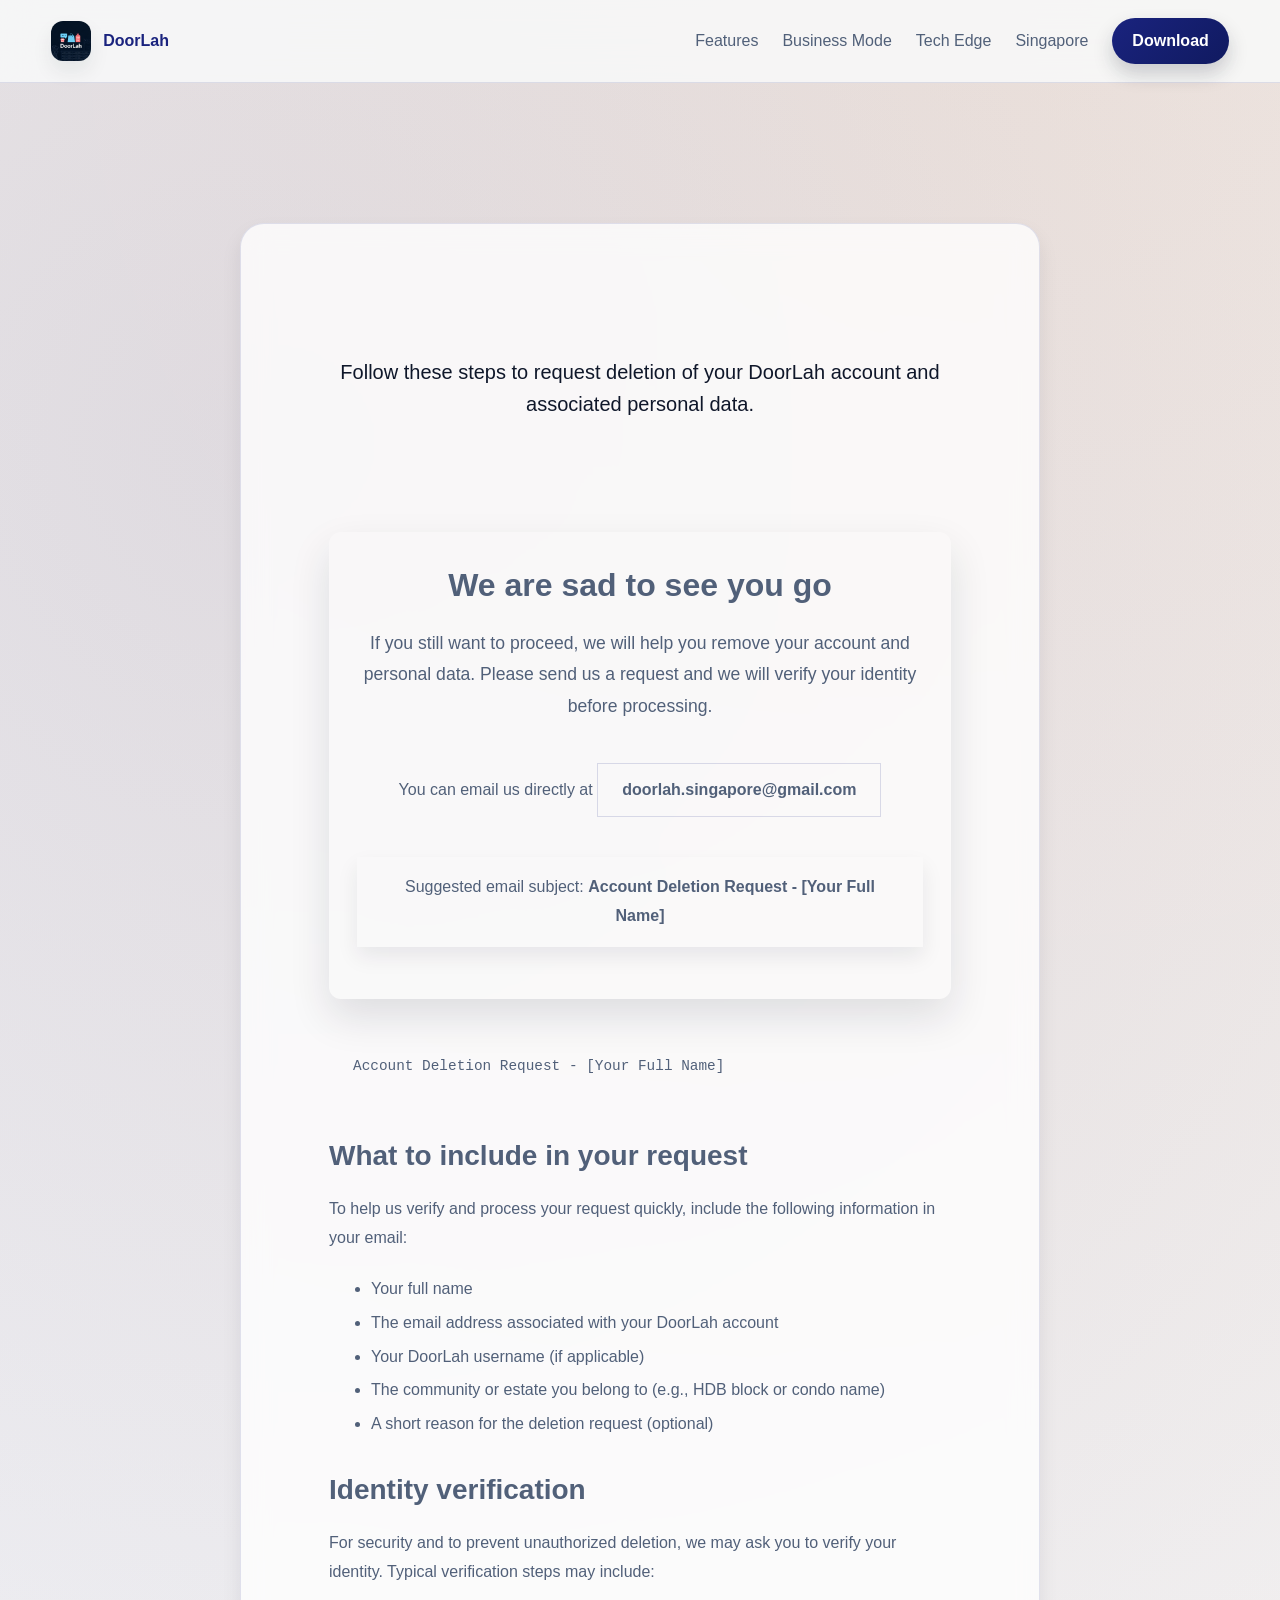
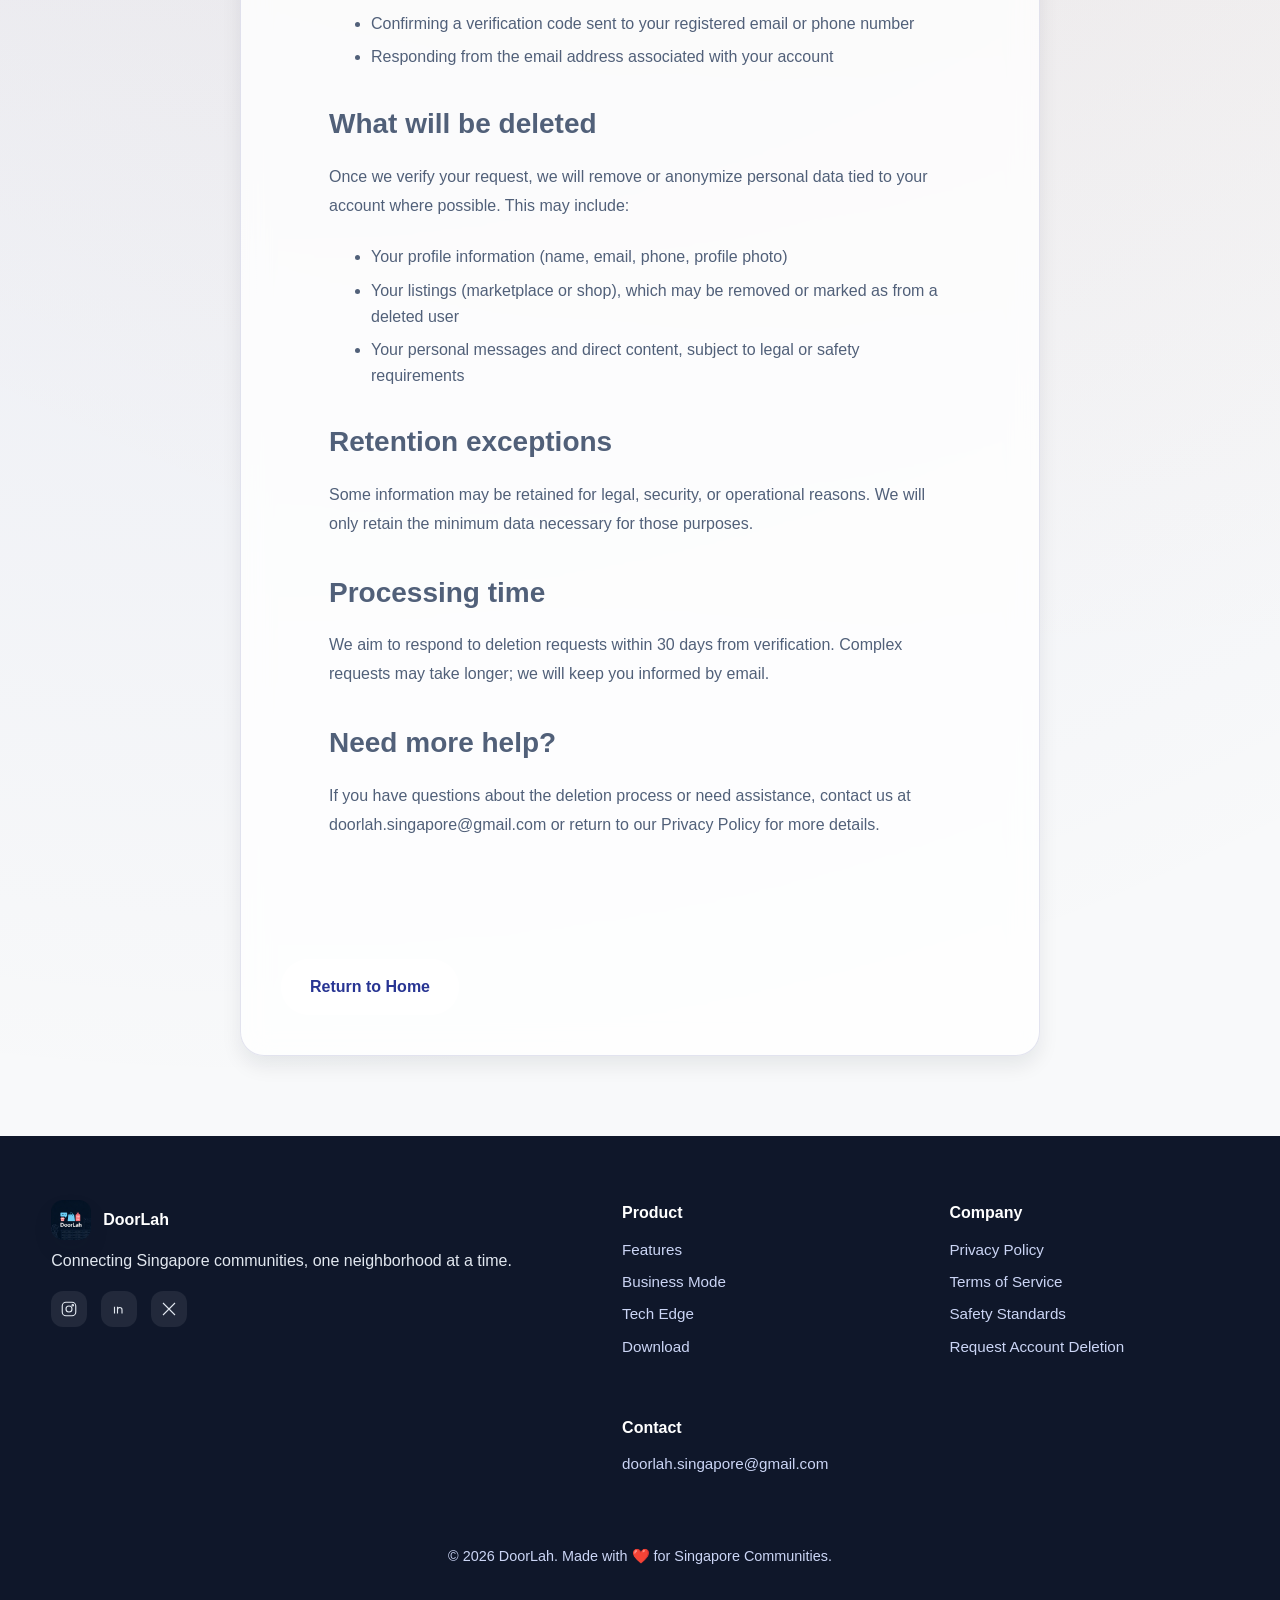
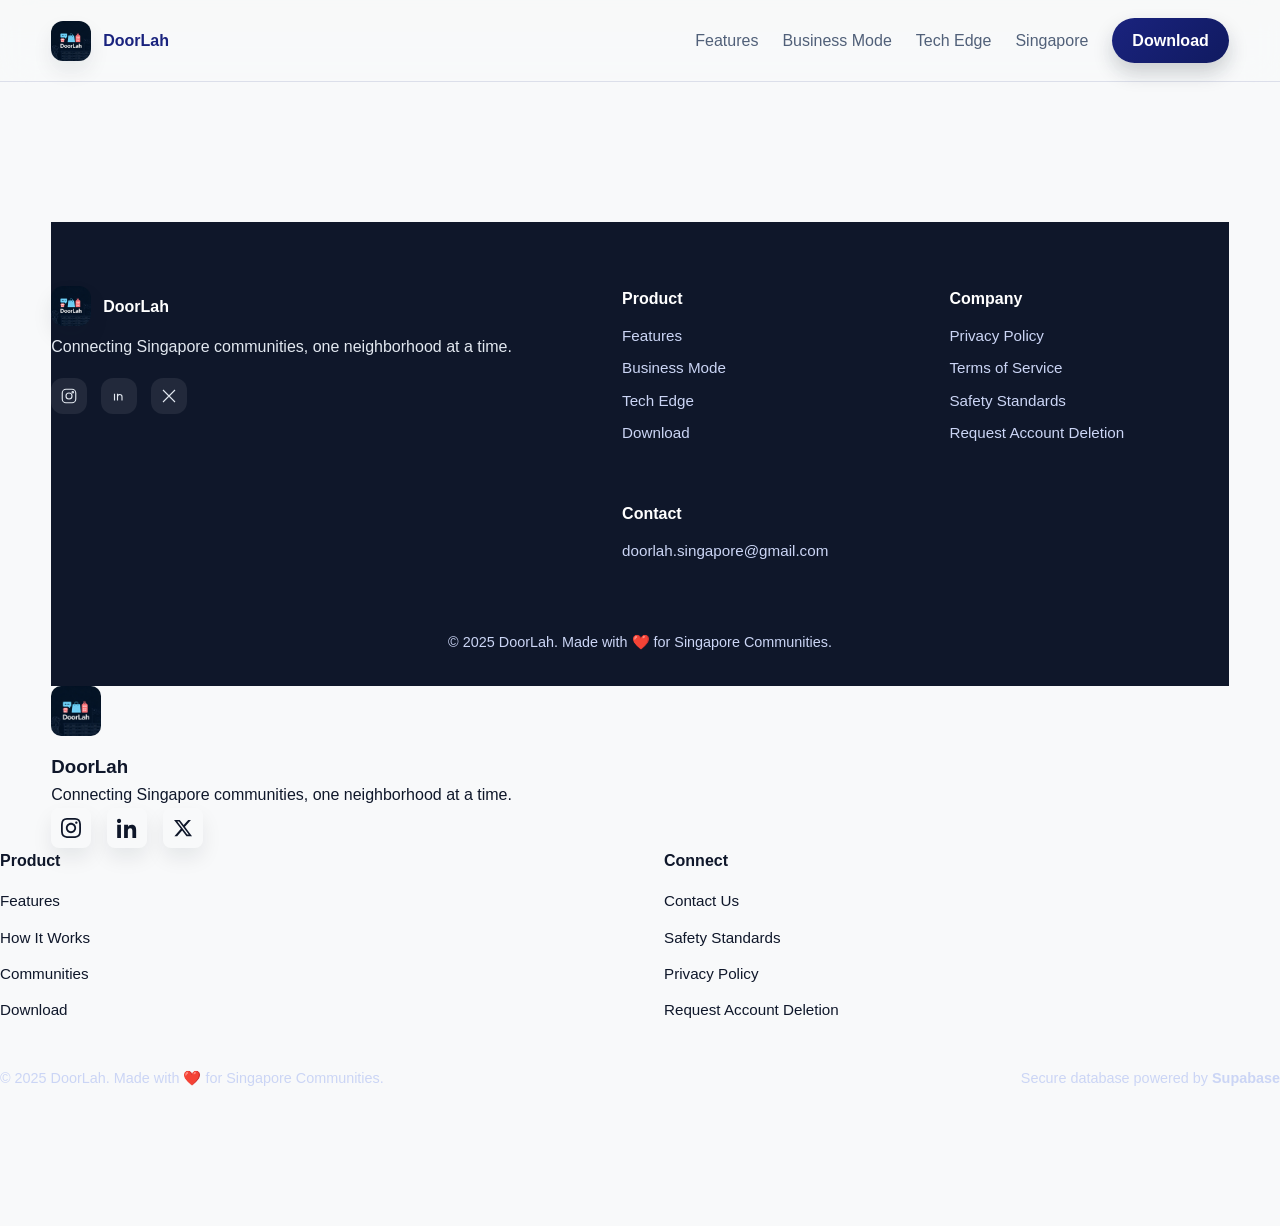
==== commit 3ac403d5: "Add website brief and terms of service page for DoorLah app" ====
--- a/account-deletion.html
+++ b/account-deletion.html
@@ -8,45 +8,27 @@
     <meta name="description" content="How to request deletion of your DoorLah account and data.">
 </head>
 <body>
-    <!-- Navigation -->
-    <nav class="navbar">
-        <div class="container">
-            <div class="nav-brand">
-                <img src="images/doorlah_splash.png" alt="DoorLah Logo" class="logo">
-                <span class="brand-name">DoorLah</span>
-            </div>
-            <div class="nav-links">
+    <header class="site-nav">
+        <div class="container nav-inner">
+            <a class="brand" href="index.html">
+                <img src="images/doorlah_splash.png" alt="DoorLah Logo" class="brand-logo">
+                <span>DoorLah</span>
+            </a>
+            <nav class="nav-links" aria-label="Primary">
                 <a href="index.html#features">Features</a>
-                <a href="index.html#how-it-works">How It Works</a>
-                <a href="index.html#community">Community</a>
-                <a href="index.html#download" class="cta-button">Join Tester List</a>
-            </div>
-            <div class="nav-social">
-                <a href="https://www.instagram.com/doorlah" aria-label="Instagram" target="_blank" rel="noopener">
-                    <svg width="20" height="20" viewBox="0 0 24 24" fill="currentColor" aria-hidden="true">
-                        <path d="M12 2.163c3.204 0 3.584.012 4.85.07 3.252.148 4.771 1.691 4.919 4.919.058 1.265.069 1.645.069 4.849 0 3.205-.012 3.584-.069 4.849-.149 3.225-1.664 4.771-4.919 4.919-1.266.058-1.644.07-4.85.07-3.204 0-3.584-.012-4.849-.07-3.26-.149-4.771-1.699-4.919-4.92-.058-1.265-.07-1.644-.07-4.849 0-3.204.013-3.583.07-4.849.149-3.227 1.664-4.771 4.919-4.919 1.266-.057 1.645-.069 4.849-.069zM12 5.838c-3.403 0-6.162 2.759-6.162 6.162S8.597 18.162 12 18.162 18.162 15.403 18.162 12 15.403 5.838 12 5.838zM12 15c-2.21 0-4-1.79-4-4s1.79-4 4-4 4 1.79 4 4-1.79 4-4 4zm6.406-11.845c-.796 0-1.441.645-1.441 1.44s.645 1.44 1.441 1.44c.795 0 1.439-.645 1.439-1.44s-.644-1.44-1.439-1.44z"/>
-                    </svg>
-                </a>
-                <a href="https://www.linkedin.com/company/doorlah" aria-label="LinkedIn" target="_blank" rel="noopener">
-                    <svg width="20" height="20" viewBox="0 0 24 24" fill="currentColor" aria-hidden="true">
-                        <path d="M4.98 3.5C4.98 4.88 3.88 6 2.5 6S0 4.88 0 3.5 1.12 1 2.5 1 4.98 2.12 4.98 3.5zM.24 8.24h4.5V24h-4.5V8.24zM8.98 8.24h4.32v2.16h.06c.6-1.14 2.06-2.34 4.24-2.34 4.54 0 5.38 2.98 5.38 6.86V24h-4.5v-7.62c0-1.82-.04-4.16-2.54-4.16-2.54 0-2.92 1.98-2.92 4.02V24h-4.5V8.24z"/>
-                    </svg>
-                </a>
-                <a href="https://x.com/door_lah" aria-label="X" target="_blank" rel="noopener">
-                    <svg width="20" height="20" viewBox="0 0 24 24" fill="currentColor" aria-hidden="true">
-                        <path d="M18.244 2.25h3.308l-7.227 8.26 8.502 11.24H16.17l-5.214-6.817L4.99 21.75H1.68l7.73-8.835L1.254 2.25H8.08l4.713 6.231zm-1.161 17.52h1.833L7.084 4.126H5.117z"/>
-                    </svg>
-                </a>
-            </div>
-            <button class="mobile-menu-toggle" aria-label="Toggle menu">
+                <a href="index.html#business">Business Mode</a>
+                <a href="index.html#tech">Tech Edge</a>
+                <a href="index.html#community">Singapore</a>
+                <a href="index.html#download" class="nav-cta">Download</a>
+            </nav>
+            <button class="nav-toggle" aria-label="Toggle navigation" aria-expanded="false">
                 <span></span>
                 <span></span>
                 <span></span>
             </button>
         </div>
-    </nav>
-
-    <!-- Main Content -->
+    </header>
+
     <main class="policy-page">
         <div class="container">
             <div class="policy-content">
@@ -57,8 +39,8 @@
 
                 <div class="policy-section">
                     <div class="deletion-hero">
-                        <h2>We're sad to see you go</h2>
-                        <p class="sad-message">If you still want to proceed, we'll help you remove your account and personal data. Please send us a request and we'll verify your identity before processing.</p>
+                        <h2>We are sad to see you go</h2>
+                        <p class="sad-message">If you still want to proceed, we will help you remove your account and personal data. Please send us a request and we will verify your identity before processing.</p>
                         <p>You can email us directly at <a class="mail-button" href="mailto:doorlah.singapore@gmail.com?subject=Account%20Deletion%20Request%20-%20%5BYour%20Full%20Name%5D&body=Please%20delete%20my%20DoorLah%20account.%0A%0AFull%20name:%20%0AAccount%20email:%20%0AUsername%20(if%20applicable):%20%0ACommunity/estate:%20%0AReason%20(optional):%20">doorlah.singapore@gmail.com</a></p>
 
                         <p class="policy-note">Suggested email subject: <strong>Account Deletion Request - [Your Full Name]</strong></p>
@@ -74,7 +56,7 @@
                         <li>Your full name</li>
                         <li>The email address associated with your DoorLah account</li>
                         <li>Your DoorLah username (if applicable)</li>
-                        <li>The community/estate you belong to (e.g., HDB block / condo name)</li>
+                        <li>The community or estate you belong to (e.g., HDB block or condo name)</li>
                         <li>A short reason for the deletion request (optional)</li>
                     </ul>
 
@@ -89,12 +71,12 @@
                     <p>Once we verify your request, we will remove or anonymize personal data tied to your account where possible. This may include:</p>
                     <ul>
                         <li>Your profile information (name, email, phone, profile photo)</li>
-                        <li>Your listings (marketplace/shop) — these may be removed or marked as from a deleted user</li>
-                        <li>Your personal messages and direct content — retention may vary where required by law or for safety reasons</li>
+                        <li>Your listings (marketplace or shop), which may be removed or marked as from a deleted user</li>
+                        <li>Your personal messages and direct content, subject to legal or safety requirements</li>
                     </ul>
 
                     <h2>Retention exceptions</h2>
-                    <p>Some information may be retained for legal, security, or operational reasons (for example, to comply with law enforcement requests, prevent fraud, or preserve transaction records). We will only retain the minimum data necessary for those purposes.</p>
+                    <p>Some information may be retained for legal, security, or operational reasons. We will only retain the minimum data necessary for those purposes.</p>
 
                     <h2>Processing time</h2>
                     <p>We aim to respond to deletion requests within 30 days from verification. Complex requests may take longer; we will keep you informed by email.</p>
@@ -110,11 +92,153 @@
         </div>
     </main>
 
-    <!-- Footer -->
-    <footer class="footer">
+    <footer class="site-footer">
+        <div class="container footer-grid">
+            <div>
+                <div class="brand footer-brand">
+                    <img src="images/doorlah_splash.png" alt="DoorLah Logo" class="brand-logo">
+                    <span>DoorLah</span>
+                </div>
+                <p>Connecting Singapore communities, one neighborhood at a time.</p>
+                <div class="socials">
+                    <a href="https://www.instagram.com/doorlah" aria-label="Instagram" target="_blank" rel="noopener">
+                        <svg viewBox="0 0 24 24" fill="none" stroke="currentColor" stroke-width="1.5">
+                            <rect x="3" y="3" width="18" height="18" rx="5"/>
+                            <circle cx="12" cy="12" r="4"/>
+                            <circle cx="17" cy="7" r="1"/>
+                        </svg>
+                    </a>
+                    <a href="https://www.linkedin.com/company/doorlah" aria-label="LinkedIn" target="_blank" rel="noopener">
+                        <svg viewBox="0 0 24 24" fill="none" stroke="currentColor" stroke-width="1.5">
+                            <path d="M6 9v9M6 6v.01M10 9v9M10 13a3 3 0 0 1 6 0v5"/>
+                        </svg>
+                    </a>
+                    <a href="https://x.com/door_lah" aria-label="X" target="_blank" rel="noopener">
+                        <svg viewBox="0 0 24 24" fill="none" stroke="currentColor" stroke-width="1.5">
+                            <path d="M4 4l16 16M20 4L4 20"/>
+                        </svg>
+                    </a>
+                </div>
+            </div>
+            <div class="footer-links">
+                <div>
+                    <h4>Product</h4>
+                    <a href="index.html#features">Features</a>
+                    <a href="index.html#business">Business Mode</a>
+                    <a href="index.html#tech">Tech Edge</a>
+                    <a href="index.html#download">Download</a>
+                </div>
+                <div>
+                    <h4>Company</h4>
+                    <a href="privacy.html">Privacy Policy</a>
+                    <a href="terms-of-service.html">Terms of Service</a>
+                    <a href="child-safety.html">Safety Standards</a>
+                    <a href="account-deletion.html">Request Account Deletion</a>
+                </div>
+                <div>
+                    <h4>Contact</h4>
+                    <a href="mailto:doorlah.singapore@gmail.com">doorlah.singapore@gmail.com</a>
+                </div>
+            </div>
+        </div>
+        <div class="footer-bottom">
+            <p>&copy; <span class="footer-year">2025</span> DoorLah. Made with ❤️ for Singapore Communities.</p>
+        </div>
+    </footer>
+
+    <script src="script.js"></script>
+</body>
+</html><!DOCTYPE html>
+<html lang="en">
+<head>
+    <meta charset="utf-8">
+    <meta name="viewport" content="width=device-width, initial-scale=1">
+    <title>Request Account Deletion - DoorLah</title>
+    <link rel="stylesheet" href="styles.css">
+    <meta name="description" content="How to request deletion of your DoorLah account and data.">
+</head>
+<body>
+    <header class="site-nav">
+        <div class="container nav-inner">
+            <a class="brand" href="index.html">
+                <img src="images/doorlah_splash.png" alt="DoorLah Logo" class="brand-logo">
+                <span>DoorLah</span>
+            </a>
+            <nav class="nav-links" aria-label="Primary">
+                <a href="index.html#features">Features</a>
+                <a href="index.html#business">Business Mode</a>
+                <a href="index.html#tech">Tech Edge</a>
+                <a href="index.html#community">Singapore</a>
+                <a href="index.html#download" class="nav-cta">Download</a>
+            </nav>
+            <button class="nav-toggle" aria-label="Toggle navigation" aria-expanded="false">
+                <span></span>
+                <span></span>
+                <span></span>
+            </button>
+        </div>
+    </header>
+
+    <!-- Main Content -->
+    <main class="policy-page">
         <div class="container">
-            <div class="footer-content">
-                <div class="footer-brand">
+            <footer class="site-footer">
+                <div class="container footer-grid">
+                    <div>
+                        <div class="brand footer-brand">
+                            <img src="images/doorlah_splash.png" alt="DoorLah Logo" class="brand-logo">
+                            <span>DoorLah</span>
+                        </div>
+                        <p>Connecting Singapore communities, one neighborhood at a time.</p>
+                        <div class="socials">
+                            <a href="https://www.instagram.com/doorlah" aria-label="Instagram" target="_blank" rel="noopener">
+                                <svg viewBox="0 0 24 24" fill="none" stroke="currentColor" stroke-width="1.5">
+                                    <rect x="3" y="3" width="18" height="18" rx="5"/>
+                                    <circle cx="12" cy="12" r="4"/>
+                                    <circle cx="17" cy="7" r="1"/>
+                                </svg>
+                            </a>
+                            <a href="https://www.linkedin.com/company/doorlah" aria-label="LinkedIn" target="_blank" rel="noopener">
+                                <svg viewBox="0 0 24 24" fill="none" stroke="currentColor" stroke-width="1.5">
+                                    <path d="M6 9v9M6 6v.01M10 9v9M10 13a3 3 0 0 1 6 0v5"/>
+                                </svg>
+                            </a>
+                            <a href="https://x.com/door_lah" aria-label="X" target="_blank" rel="noopener">
+                                <svg viewBox="0 0 24 24" fill="none" stroke="currentColor" stroke-width="1.5">
+                                    <path d="M4 4l16 16M20 4L4 20"/>
+                                </svg>
+                            </a>
+                        </div>
+                    </div>
+                    <div class="footer-links">
+                        <div>
+                            <h4>Product</h4>
+                            <a href="index.html#features">Features</a>
+                            <a href="index.html#business">Business Mode</a>
+                            <a href="index.html#tech">Tech Edge</a>
+                            <a href="index.html#download">Download</a>
+                        </div>
+                        <div>
+                            <h4>Company</h4>
+                            <a href="privacy.html">Privacy Policy</a>
+                            <a href="terms-of-service.html">Terms of Service</a>
+                            <a href="child-safety.html">Safety Standards</a>
+                            <a href="account-deletion.html">Request Account Deletion</a>
+                        </div>
+                        <div>
+                            <h4>Contact</h4>
+                            <a href="mailto:doorlah.singapore@gmail.com">doorlah.singapore@gmail.com</a>
+                        </div>
+                    </div>
+                </div>
+                <div class="footer-bottom">
+                    <p>&copy; <span class="footer-year">2025</span> DoorLah. Made with ❤️ for Singapore Communities.</p>
+                </div>
+            </footer>
+
+            <script src="script.js"></script>
+        </body>
+        </html>
                     <img src="images/doorlah_splash.png" alt="DoorLah Logo" class="footer-logo">
                     <h3>DoorLah</h3>
                     <p>Connecting Singapore communities, one neighborhood at a time.</p>
--- a/styles.css
+++ b/styles.css
@@ -1,318 +1,2468 @@
-/* Root Variables - Modern Dark Theme with Glassmorphism */
-:root {
-    --primary-bg: #0a0a0f;
-    --secondary-bg: #111118;
-    --accent-bg: #1a1a24;
-    --glass-bg: rgba(255, 255, 255, 0.05);
-    --glass-border: rgba(255, 255, 255, 0.1);
-    --primary-purple: #6366f1;
-    --secondary-purple: #8b5cf6;
-    --accent-cyan: #06b6d4;
-    --accent-pink: #ec4899;
-    --text-primary: #ffffff;
-    --text-secondary: #e2e8f0;
-    --text-muted: #94a3b8;
-    --gradient-primary: linear-gradient(135deg, #6366f1 0%, #8b5cf6 100%);
-    --gradient-secondary: linear-gradient(135deg, #06b6d4 0%, #3b82f6 100%);
-    --gradient-accent: linear-gradient(135deg, #ec4899 0%, #f97316 100%);
-    --gradient-bg: linear-gradient(135deg, #0a0a0f 0%, #111118 50%, #1a1a24 100%);
-    --shadow-sm: 0 4px 16px rgba(0, 0, 0, 0.2);
-    --shadow-md: 0 8px 32px rgba(0, 0, 0, 0.3);
-    --shadow-lg: 0 16px 64px rgba(0, 0, 0, 0.4);
-    --shadow-glow: 0 0 20px rgba(99, 102, 241, 0.3);
-    --border-radius-sm: 8px;
-    --border-radius-md: 12px;
-    --border-radius-lg: 16px;
-    --border-radius-xl: 24px;
-    --transition: all 0.3s cubic-bezier(0.4, 0, 0.2, 1);
-    --transition-fast: all 0.15s cubic-bezier(0.4, 0, 0.2, 1);
-    --transition-slow: all 0.5s cubic-bezier(0.4, 0, 0.2, 1);
-}
-
-/* Global Styles */
 * {
     margin: 0;
     padding: 0;
     box-sizing: border-box;
 }
 
+:root {
+    --navy-900: #1A237E;
+    --navy-700: #283593;
+    --navy-500: #3949ab;
+    --orange-500: #ff8f1f;
+    --orange-600: #f57c00;
+    --bg: #f8f9fa;
+    --surface: #ffffff;
+    --text: #0f172a;
+    --muted: #516079;
+    --border: rgba(26, 35, 126, 0.12);
+    --glass: rgba(255, 255, 255, 0.65);
+    --glass-strong: rgba(255, 255, 255, 0.78);
+    --chat: #64b5f6;
+    --services: #81c784;
+    --market: #ffb74d;
+    --shops: #ba68c8;
+    --radius-lg: 24px;
+    --radius-md: 16px;
+    --shadow-md: 0 18px 40px rgba(16, 24, 40, 0.12);
+    --shadow-sm: 0 10px 20px rgba(16, 24, 40, 0.08);
+    --shadow-glow: 0 20px 60px rgba(26, 35, 126, 0.25);
+    --transition: 0.3s ease;
+}
+
 html {
     scroll-behavior: smooth;
 }
 
 body {
-    font-family: 'Poppins', -apple-system, BlinkMacSystemFont, 'Segoe UI', sans-serif;
-    background: var(--gradient-bg);
-    color: var(--text-primary);
+    font-family: 'Poppins', sans-serif;
+    background: radial-gradient(circle at 20% 10%, rgba(40, 53, 147, 0.12), transparent 55%),
+        radial-gradient(circle at 80% 0%, rgba(255, 143, 31, 0.12), transparent 50%),
+        var(--bg);
+    color: var(--text);
     line-height: 1.6;
-    overflow-x: hidden;
-    min-height: 100vh;
+}
+
+img {
+    max-width: 100%;
+    display: block;
+}
+
+a {
+    color: inherit;
+    text-decoration: none;
 }
 
 .container {
-    max-width: 1200px;
+    width: min(1200px, 92vw);
     margin: 0 auto;
-    padding: 0 20px;
-}
-
-/* Navigation */
-.navbar {
-    position: fixed;
+}
+
+.eyebrow {
+    font-size: 0.9rem;
+    text-transform: uppercase;
+    letter-spacing: 0.2em;
+    color: var(--navy-500);
+    font-weight: 600;
+}
+
+.btn {
+    display: inline-flex;
+    align-items: center;
+    justify-content: center;
+    padding: 14px 28px;
+    border-radius: 999px;
+    font-weight: 600;
+    transition: transform var(--transition), box-shadow var(--transition);
+    border: 1px solid transparent;
+}
+
+.btn.primary,
+.btn-primary {
+    background: linear-gradient(135deg, #1a237e, #101a60);
+    color: #fff;
+    box-shadow: var(--shadow-glow);
+}
+
+.btn.primary:hover,
+.btn-primary:hover {
+    transform: translateY(-2px);
+}
+
+.btn.ghost,
+.btn-secondary {
+    background: rgba(255, 255, 255, 0.65);
+    border: 1px solid rgba(26, 35, 126, 0.2);
+    color: var(--navy-700);
+    backdrop-filter: blur(12px);
+}
+
+.btn.ghost:hover,
+.btn-secondary:hover {
+    transform: translateY(-2px);
+    box-shadow: var(--shadow-sm);
+}
+
+.site-nav {
+    position: sticky;
     top: 0;
-    left: 0;
-    right: 0;
-    background: var(--glass-bg);
-    backdrop-filter: blur(20px);
-    -webkit-backdrop-filter: blur(20px);
-    border-bottom: 1px solid var(--glass-border);
     z-index: 1000;
-    transition: var(--transition);
-}
-
-.navbar .container {
-    display: flex;
-    justify-content: space-between;
-    align-items: center;
-    padding: 1rem 20px;
-}
-
-.nav-brand {
+    backdrop-filter: blur(16px);
+    background: rgba(248, 249, 250, 0.85);
+    border-bottom: 1px solid var(--border);
+}
+
+.nav-inner {
     display: flex;
     align-items: center;
+    justify-content: space-between;
+    padding: 18px 0;
+}
+
+.brand {
+    display: inline-flex;
+    align-items: center;
     gap: 12px;
-}
-
-.logo {
+    font-weight: 700;
+    color: var(--navy-900);
+}
+
+.brand-logo {
     width: 40px;
     height: 40px;
-    border-radius: 8px;
-}
-
-.brand-name {
-    font-size: 1.5rem;
-    font-weight: 700;
-    color: var(--text-primary);
+    border-radius: 12px;
+    box-shadow: var(--shadow-sm);
 }
 
 .nav-links {
     display: flex;
+    gap: 24px;
     align-items: center;
-    gap: 2rem;
-}
-
-.nav-links a {
-    color: var(--text-secondary);
-    text-decoration: none;
     font-weight: 500;
-    transition: var(--transition-fast);
+    color: var(--muted);
+}
+
+.nav-links a:hover {
+    color: var(--navy-700);
+}
+
+.nav-cta {
+    padding: 10px 20px;
+    border-radius: 999px;
+    background: linear-gradient(135deg, #1a237e, #101a60);
+    color: #fff;
+    font-weight: 600;
+    box-shadow: 0 10px 20px rgba(16, 24, 40, 0.2);
+}
+
+.nav-toggle {
+    display: none;
+    background: none;
+    border: none;
+    flex-direction: column;
+    gap: 6px;
+}
+
+.nav-toggle span {
+    width: 26px;
+    height: 2px;
+    background: var(--navy-900);
+    border-radius: 999px;
+}
+
+.hero {
+    padding: 96px 0 120px;
     position: relative;
-    padding: 8px 16px;
-    border-radius: var(--border-radius-md);
-}
-
-.nav-links a:hover {
-    color: var(--primary-purple);
-    background: var(--glass-bg);
-    transform: translateY(-1px);
-}
-
-.nav-links a::after {
+    overflow: hidden;
+}
+
+.hero-grid {
+    display: grid;
+    grid-template-columns: repeat(2, minmax(0, 1fr));
+    gap: 48px;
+    align-items: center;
+}
+
+.hero h1 {
+    font-size: clamp(2.6rem, 4vw, 4rem);
+    line-height: 1.1;
+    margin: 16px 0 20px;
+    color: var(--navy-900);
+}
+
+.hero-subtitle {
+    color: var(--muted);
+    font-size: 1.1rem;
+}
+
+.hero-actions {
+    display: flex;
+    flex-wrap: wrap;
+    gap: 16px;
+    margin: 28px 0 32px;
+}
+
+.home-button {
+    width: 56px;
+    height: 56px;
+    border-radius: 18px;
+    background: linear-gradient(135deg, #1a237e, #101a60);
+    display: grid;
+    place-items: center;
+    color: #ffffff;
+    box-shadow: 0 12px 26px rgba(16, 24, 40, 0.28);
+}
+
+.home-button.large {
+    width: 72px;
+    height: 72px;
+}
+
+.home-button svg {
+    width: 26px;
+    height: 26px;
+}
+
+.hero-visual {
+    position: relative;
+}
+
+.phone {
+    background: linear-gradient(180deg, rgba(255, 255, 255, 0.92), rgba(255, 255, 255, 0.8));
+    border-radius: 32px;
+    padding: 20px;
+    border: 1px solid rgba(26, 35, 126, 0.12);
+    box-shadow: var(--shadow-md);
+    backdrop-filter: blur(18px);
+}
+
+.phone-header {
+    display: flex;
+    align-items: center;
+    justify-content: space-between;
+    font-weight: 600;
+    color: var(--navy-900);
+    margin-bottom: 18px;
+}
+
+.status-dot {
+    width: 10px;
+    height: 10px;
+    background: var(--services);
+    border-radius: 50%;
+}
+
+.status-badge {
+    padding: 6px 12px;
+    border-radius: 999px;
+    background: rgba(26, 35, 126, 0.1);
+    font-size: 0.75rem;
+    color: var(--navy-700);
+}
+
+.phone-grid {
+    display: grid;
+    grid-template-columns: repeat(2, minmax(0, 1fr));
+    gap: 14px;
+}
+
+.tile {
+    padding: 14px;
+    border-radius: 18px;
+    background: #fff;
+    border: 1px solid rgba(26, 35, 126, 0.1);
+    display: grid;
+    gap: 10px;
+    font-size: 0.9rem;
+    font-weight: 600;
+    color: var(--navy-900);
+    box-shadow: var(--shadow-sm);
+    transition: transform var(--transition);
+}
+
+.tile:hover {
+    transform: translateY(-4px);
+}
+
+.tile-icon {
+    width: 36px;
+    height: 36px;
+    display: grid;
+    place-items: center;
+    border-radius: 12px;
+    background: rgba(26, 35, 126, 0.08);
+}
+
+.tile svg {
+    width: 20px;
+    height: 20px;
+}
+
+.tile.chat .tile-icon {
+    background: rgba(100, 181, 246, 0.2);
+    color: var(--chat);
+}
+
+.tile.notice .tile-icon {
+    background: rgba(26, 35, 126, 0.18);
+    color: var(--navy-700);
+}
+
+.tile.market .tile-icon {
+    background: rgba(255, 183, 77, 0.3);
+    color: #ef6c00;
+}
+
+.tile.services .tile-icon {
+    background: rgba(129, 199, 132, 0.25);
+    color: #2e7d32;
+}
+
+.phone-footer {
+    display: grid;
+    justify-items: center;
+    gap: 16px;
+    margin-top: 20px;
+}
+
+.footer-tabs {
+    display: flex;
+    gap: 16px;
+    font-size: 0.75rem;
+    color: var(--muted);
+}
+
+.hero-glow {
+    position: absolute;
+    inset: 12% 0 0 18%;
+    background: radial-gradient(circle, rgba(26, 35, 126, 0.22), transparent 70%);
+    z-index: -1;
+}
+
+.section-heading {
+    max-width: 620px;
+    margin-bottom: 40px;
+}
+
+.section-heading h2 {
+    font-size: clamp(2rem, 3vw, 2.8rem);
+    margin: 12px 0 16px;
+    color: var(--navy-900);
+}
+
+.section-heading p {
+    color: var(--muted);
+}
+
+.explore {
+    padding: 96px 0;
+}
+
+.feature-grid {
+    display: grid;
+    grid-template-columns: repeat(4, minmax(0, 1fr));
+    gap: 20px;
+}
+
+.feature-card {
+    padding: 24px;
+    border-radius: var(--radius-md);
+    background: var(--glass-strong);
+    border: 1px solid var(--border);
+    box-shadow: var(--shadow-sm);
+    backdrop-filter: blur(16px);
+    min-height: 220px;
+    display: grid;
+    gap: 12px;
+}
+
+.feature-card h3 {
+    color: var(--navy-900);
+}
+
+.feature-card p {
+    color: var(--muted);
+    font-size: 0.95rem;
+}
+
+.feature-icon {
+    width: 44px;
+    height: 44px;
+    border-radius: 14px;
+    display: grid;
+    place-items: center;
+}
+
+.feature-card.chat .feature-icon {
+    background: rgba(100, 181, 246, 0.2);
+    color: var(--chat);
+}
+
+.feature-card.notice .feature-icon {
+    background: rgba(26, 35, 126, 0.18);
+    color: var(--navy-900);
+}
+
+.feature-card.market .feature-icon {
+    background: rgba(255, 183, 77, 0.3);
+    color: #ef6c00;
+}
+
+.feature-card.services .feature-icon {
+    background: rgba(129, 199, 132, 0.25);
+    color: #2e7d32;
+}
+
+.business {
+    padding: 96px 0;
+    background: linear-gradient(120deg, rgba(26, 35, 126, 0.08), rgba(255, 255, 255, 0.8));
+}
+
+.business-grid {
+    display: grid;
+    grid-template-columns: repeat(2, minmax(0, 1fr));
+    gap: 40px;
+    align-items: center;
+}
+
+.business-copy h2 {
+    margin: 14px 0 16px;
+    font-size: clamp(2rem, 3vw, 2.8rem);
+    color: var(--navy-900);
+}
+
+.checklist {
+    list-style: none;
+    display: grid;
+    gap: 12px;
+    margin-top: 20px;
+    color: var(--muted);
+}
+
+.checklist li {
+    padding-left: 22px;
+    position: relative;
+}
+
+.checklist li::before {
     content: '';
     position: absolute;
-    bottom: -5px;
     left: 0;
-    width: 0;
-    height: 2px;
-    background: var(--gradient-primary);
-    transition: var(--transition);
-}
-
-.nav-links a:hover::after {
-    width: 100%;
-}
-
-.nav-social {
+    top: 10px;
+    width: 10px;
+    height: 10px;
+    border-radius: 3px;
+    background: var(--orange-500);
+}
+
+.business-card {
+    background: rgba(255, 255, 255, 0.9);
+    border-radius: var(--radius-lg);
+    padding: 32px;
+    box-shadow: var(--shadow-md);
+    border: 1px solid rgba(26, 35, 126, 0.1);
+    display: grid;
+    gap: 16px;
+}
+
+.business-chip {
+    display: inline-flex;
+    padding: 6px 14px;
+    border-radius: 999px;
+    background: rgba(26, 35, 126, 0.1);
+    color: var(--navy-900);
+    font-size: 0.8rem;
+    font-weight: 600;
+}
+
+.business-metrics {
+    display: grid;
+    gap: 12px;
+    color: var(--muted);
+}
+
+.business-metrics strong {
+    color: var(--navy-900);
+}
+
+.tech {
+    padding: 96px 0;
+}
+
+.tech-grid {
+    display: grid;
+    grid-template-columns: repeat(3, minmax(0, 1fr));
+    gap: 20px;
+}
+
+.tech-card {
+    padding: 26px;
+    border-radius: var(--radius-md);
+    background: rgba(26, 35, 126, 0.08);
+    border: 1px solid rgba(26, 35, 126, 0.14);
+    min-height: 180px;
+}
+
+.tech-card h3 {
+    color: var(--navy-900);
+    margin-bottom: 10px;
+}
+
+.tech-card p {
+    color: var(--muted);
+}
+
+.singapore {
+    padding: 96px 0;
+    background: linear-gradient(120deg, rgba(255, 183, 77, 0.2), rgba(26, 35, 126, 0.08));
+}
+
+.singapore-grid {
+    display: grid;
+    grid-template-columns: repeat(2, minmax(0, 1fr));
+    gap: 36px;
+    align-items: center;
+}
+
+.estate-tags {
     display: flex;
-    gap: 1rem;
+    gap: 12px;
+    flex-wrap: wrap;
+    margin-top: 16px;
+}
+
+.estate-tags span {
+    padding: 8px 16px;
+    border-radius: 999px;
+    background: rgba(255, 255, 255, 0.7);
+    border: 1px solid rgba(26, 35, 126, 0.12);
+    color: var(--navy-900);
+    font-weight: 600;
+    font-size: 0.9rem;
+}
+
+.singapore-card {
+    background: rgba(255, 255, 255, 0.85);
+    border-radius: var(--radius-lg);
+    padding: 30px;
+    border: 1px solid rgba(26, 35, 126, 0.12);
+    box-shadow: var(--shadow-md);
+}
+
+.pulse-grid {
+    display: grid;
+    grid-template-columns: repeat(3, minmax(0, 1fr));
+    gap: 16px;
+    margin-top: 20px;
+}
+
+.pulse-grid strong {
+    font-size: 1.4rem;
+    color: var(--navy-900);
+}
+
+.pulse-grid span {
+    display: block;
+    color: var(--muted);
+    font-size: 0.85rem;
+}
+
+.download {
+    padding: 96px 0 120px;
+}
+
+.download-card {
+    background: linear-gradient(135deg, rgba(26, 35, 126, 0.12), rgba(255, 255, 255, 0.9));
+    border-radius: var(--radius-lg);
+    padding: 40px;
+    display: grid;
+    grid-template-columns: 1.2fr 0.8fr;
+    gap: 30px;
     align-items: center;
-}
-
-.nav-social a {
-    width: 30px;
-    height: 30px;
+    border: 1px solid rgba(26, 35, 126, 0.15);
+    box-shadow: var(--shadow-md);
+}
+
+.download-actions {
+    display: grid;
+    gap: 18px;
+}
+
+.store-row {
+    display: grid;
+    gap: 10px;
+}
+
+.store-row img {
+    width: 180px;
+}
+
+.policy-page {
+    padding: 96px 0 120px;
+}
+
+.policy-content {
+    background: var(--glass-strong);
+    border-radius: var(--radius-lg);
+    border: 1px solid var(--border);
+    padding: 40px;
+    box-shadow: var(--shadow-sm);
+    backdrop-filter: blur(14px);
+}
+
+.policy-header h1 {
+    font-size: clamp(2rem, 3.2vw, 2.8rem);
+    color: var(--navy-900);
+}
+
+.policy-subtitle {
+    margin-top: 8px;
+    color: var(--muted);
+}
+
+.policy-section {
+    margin-top: 28px;
+    color: var(--muted);
+}
+
+.policy-section h2,
+.policy-section h3 {
+    color: var(--navy-900);
+    margin-bottom: 10px;
+}
+
+.policy-section ul {
+    margin: 12px 0 0 18px;
+}
+
+.policy-section li {
+    margin-bottom: 8px;
+}
+
+.policy-footer {
+    margin-top: 32px;
+    display: flex;
+    gap: 12px;
+    flex-wrap: wrap;
+}
+
+.policy-code-block {
+    margin: 16px 0 24px;
+    background: rgba(26, 35, 126, 0.08);
+    border-radius: 12px;
+    padding: 12px 16px;
+    border: 1px solid rgba(26, 35, 126, 0.12);
+    font-family: 'Courier New', Courier, monospace;
+}
+
+.mail-button {
+    display: inline-flex;
+    align-items: center;
+    padding: 8px 14px;
+    border-radius: 999px;
+    background: rgba(26, 35, 126, 0.08);
+    border: 1px solid rgba(26, 35, 126, 0.15);
+    color: var(--navy-900);
+    font-weight: 600;
+}
+
+.info-box,
+.verification-success,
+.deletion-hero {
+    background: rgba(255, 255, 255, 0.8);
+    border-radius: 16px;
+    border: 1px solid rgba(26, 35, 126, 0.12);
+    padding: 24px;
+    box-shadow: var(--shadow-sm);
+}
+
+.info-box h3,
+.verification-success h2 {
+    color: var(--navy-900);
+}
+
+.success-icon {
+    width: 60px;
+    height: 60px;
+    border-radius: 18px;
+    background: rgba(129, 199, 132, 0.2);
+    display: grid;
+    place-items: center;
+    color: #2e7d32;
+    margin-bottom: 16px;
+}
+
+.policy-note {
+    color: var(--muted);
+    margin-top: 12px;
+}
+
+.site-footer {
+    padding: 64px 0 32px;
+    background: #0f172a;
+    color: #e2e8f0;
+}
+
+.footer-grid {
+    display: grid;
+    grid-template-columns: 1.4fr 1.6fr;
+    gap: 40px;
+    margin-bottom: 28px;
+}
+
+.footer-brand span {
+    color: #fff;
+}
+
+.socials {
+    display: flex;
+    gap: 14px;
+    margin-top: 18px;
+}
+
+.socials a {
+    width: 36px;
+    height: 36px;
+    display: grid;
+    place-items: center;
+    border-radius: 12px;
+    background: rgba(255, 255, 255, 0.08);
+}
+
+.socials svg {
+    width: 18px;
+    height: 18px;
+}
+
+.footer-links {
+    display: grid;
+    grid-template-columns: repeat(3, minmax(0, 1fr));
+    gap: 24px;
+}
+
+.footer-links h4 {
+    color: #fff;
+    margin-bottom: 12px;
+}
+
+.footer-links a {
+    display: block;
+    color: #cbd5f5;
+    margin-bottom: 8px;
+    font-size: 0.95rem;
+}
+
+.footer-bottom {
+    border-top: 1px solid rgba(255, 255, 255, 0.12);
+    padding-top: 20px;
+    text-align: center;
+    color: #cbd5f5;
+}
+
+.scroll-top {
+    position: fixed;
+    right: 24px;
+    bottom: 24px;
+    width: 44px;
+    height: 44px;
+    border-radius: 50%;
+    border: none;
+    background: rgba(26, 35, 126, 0.9);
+    color: #fff;
+    display: grid;
+    place-items: center;
+    opacity: 0;
+    pointer-events: none;
+    transition: opacity var(--transition);
+}
+
+.scroll-top.visible {
+    opacity: 1;
+    pointer-events: auto;
+}
+
+.scroll-top svg {
+    width: 18px;
+    height: 18px;
+}
+
+.reveal {
+    opacity: 0;
+    transform: translateY(24px);
+    transition: opacity 0.6s ease, transform 0.6s ease;
+}
+
+.reveal.reveal-in {
+    opacity: 1;
+    transform: translateY(0);
+}
+
+@media (max-width: 1024px) {
+    .hero-grid,
+    .business-grid,
+    .singapore-grid,
+    .download-card {
+        grid-template-columns: 1fr;
+    }
+
+    .feature-grid {
+        grid-template-columns: repeat(2, minmax(0, 1fr));
+    }
+
+    .tech-grid {
+        grid-template-columns: repeat(2, minmax(0, 1fr));
+    }
+}
+
+@media (max-width: 768px) {
+    .nav-links {
+        position: absolute;
+        top: 72px;
+        right: 4vw;
+        flex-direction: column;
+        background: var(--surface);
+        padding: 18px;
+        border-radius: 18px;
+        box-shadow: var(--shadow-md);
+        border: 1px solid var(--border);
+        display: none;
+    }
+
+    .nav-links.active {
+        display: flex;
+    }
+
+    .nav-toggle {
+        display: flex;
+    }
+
+    .feature-grid,
+    .tech-grid {
+        grid-template-columns: 1fr;
+    }
+
+    .footer-grid {
+        grid-template-columns: 1fr;
+    }
+
+    .footer-links {
+        grid-template-columns: 1fr;
+    }
+}* {
+    margin: 0;
+    padding: 0;
+    box-sizing: border-box;
+}
+
+:root {
+    --navy-900: #1A237E;
+    --navy-700: #283593;
+    --navy-500: #3949ab;
+    --orange-500: #ff8f1f;
+    --orange-600: #f57c00;
+    --bg: #f8f9fa;
+    --surface: #ffffff;
+    --text: #0f172a;
+    --muted: #516079;
+    --border: rgba(26, 35, 126, 0.12);
+    --glass: rgba(255, 255, 255, 0.65);
+    --glass-strong: rgba(255, 255, 255, 0.78);
+    --chat: #64b5f6;
+    --services: #81c784;
+    --market: #ffb74d;
+    --shops: #ba68c8;
+    --radius-lg: 24px;
+    --radius-md: 16px;
+    --shadow-md: 0 18px 40px rgba(16, 24, 40, 0.12);
+    --shadow-sm: 0 10px 20px rgba(16, 24, 40, 0.08);
+    --shadow-glow: 0 20px 60px rgba(26, 35, 126, 0.25);
+    --transition: 0.3s ease;
+}
+
+html {
+    scroll-behavior: smooth;
+}
+
+body {
+    font-family: 'Poppins', sans-serif;
+    background: radial-gradient(circle at 20% 10%, rgba(40, 53, 147, 0.12), transparent 55%),
+        radial-gradient(circle at 80% 0%, rgba(255, 143, 31, 0.12), transparent 50%),
+        var(--bg);
+    color: var(--text);
+    line-height: 1.6;
+}
+
+img {
+    max-width: 100%;
+    display: block;
+}
+
+a {
+    color: inherit;
+    text-decoration: none;
+}
+
+.container {
+    width: min(1200px, 92vw);
+    margin: 0 auto;
+}
+
+.eyebrow {
+    font-size: 0.9rem;
+    text-transform: uppercase;
+    letter-spacing: 0.2em;
+    color: var(--navy-500);
+    font-weight: 600;
+}
+
+.btn {
+    display: inline-flex;
+    align-items: center;
+    justify-content: center;
+    padding: 14px 28px;
+    border-radius: 999px;
+    font-weight: 600;
+    transition: transform var(--transition), box-shadow var(--transition);
+    border: 1px solid transparent;
+}
+
+.btn.primary,
+.btn-primary {
+    background: linear-gradient(135deg, #1a237e, #101a60);
+    color: #fff;
+    box-shadow: var(--shadow-glow);
+}
+
+.btn.primary:hover,
+.btn-primary:hover {
+    transform: translateY(-2px);
+}
+
+.btn.ghost,
+.btn-secondary {
+    background: rgba(255, 255, 255, 0.65);
+    border: 1px solid rgba(26, 35, 126, 0.2);
+    color: var(--navy-700);
+    backdrop-filter: blur(12px);
+}
+
+.btn.ghost:hover,
+.btn-secondary:hover {
+    transform: translateY(-2px);
+    box-shadow: var(--shadow-sm);
+}
+
+.site-nav {
+    position: sticky;
+    top: 0;
+    z-index: 1000;
+    backdrop-filter: blur(16px);
+    background: rgba(248, 249, 250, 0.85);
+    border-bottom: 1px solid var(--border);
+}
+
+.nav-inner {
     display: flex;
     align-items: center;
-    justify-content: center;
-    color: var(--text-secondary);
-    transition: var(--transition);
-}
-
-.nav-social a:hover {
-    color: var(--accent-cyan);
-    transform: scale(1.1);
-}
-
-.mobile-menu-toggle {
+    justify-content: space-between;
+    padding: 18px 0;
+}
+
+.brand {
+    display: inline-flex;
+    align-items: center;
+    gap: 12px;
+    font-weight: 700;
+    color: var(--navy-900);
+}
+
+.brand-logo {
+    width: 40px;
+    height: 40px;
+    border-radius: 12px;
+    box-shadow: var(--shadow-sm);
+}
+
+.nav-links {
+    display: flex;
+    gap: 24px;
+    align-items: center;
+    font-weight: 500;
+    color: var(--muted);
+}
+
+.nav-links a:hover {
+    color: var(--navy-700);
+}
+
+.nav-cta {
+    padding: 10px 20px;
+    border-radius: 999px;
+    background: linear-gradient(135deg, #1a237e, #101a60);
+    color: #fff;
+    font-weight: 600;
+    box-shadow: 0 10px 20px rgba(16, 24, 40, 0.2);
+}
+
+.nav-toggle {
     display: none;
-    flex-direction: column;
-    gap: 5px;
     background: none;
     border: none;
-    cursor: pointer;
-    padding: 5px;
-}
-
-.mobile-menu-toggle span {
-    width: 25px;
-    height: 3px;
-    background: var(--text-primary);
-    border-radius: 2px;
-    transition: var(--transition);
-}
-
-/* Hero Section */
+    flex-direction: column;
+    gap: 6px;
+}
+
+.nav-toggle span {
+    width: 26px;
+    height: 2px;
+    background: var(--navy-900);
+    border-radius: 999px;
+}
+
 .hero {
-    padding: 140px 0 100px;
-    background: var(--gradient-bg);
+    padding: 96px 0 120px;
     position: relative;
     overflow: hidden;
 }
 
-.hero::before {
+.hero-grid {
+    display: grid;
+    grid-template-columns: repeat(2, minmax(0, 1fr));
+    gap: 48px;
+    align-items: center;
+}
+
+.hero h1 {
+    font-size: clamp(2.6rem, 4vw, 4rem);
+    line-height: 1.1;
+    margin: 16px 0 20px;
+    color: var(--navy-900);
+}
+
+.hero-subtitle {
+    color: var(--muted);
+    font-size: 1.1rem;
+}
+
+.hero-actions {
+    display: flex;
+    flex-wrap: wrap;
+    gap: 16px;
+    margin: 28px 0 32px;
+}
+
+.home-button {
+    width: 56px;
+    height: 56px;
+    border-radius: 18px;
+    background: linear-gradient(135deg, #1a237e, #101a60);
+    display: grid;
+    place-items: center;
+    color: #ffffff;
+    box-shadow: 0 12px 26px rgba(16, 24, 40, 0.28);
+}
+
+.home-button.large {
+    width: 72px;
+    height: 72px;
+}
+
+.home-button svg {
+    width: 26px;
+    height: 26px;
+}
+
+.hero-visual {
+    position: relative;
+}
+
+.phone {
+    background: linear-gradient(180deg, rgba(255, 255, 255, 0.92), rgba(255, 255, 255, 0.8));
+    border-radius: 32px;
+    padding: 20px;
+    border: 1px solid rgba(26, 35, 126, 0.12);
+    box-shadow: var(--shadow-md);
+    backdrop-filter: blur(18px);
+}
+
+.phone-header {
+    display: flex;
+    align-items: center;
+    justify-content: space-between;
+    font-weight: 600;
+    color: var(--navy-900);
+    margin-bottom: 18px;
+}
+
+.status-dot {
+    width: 10px;
+    height: 10px;
+    background: var(--services);
+    border-radius: 50%;
+}
+
+.status-badge {
+    padding: 6px 12px;
+    border-radius: 999px;
+    background: rgba(26, 35, 126, 0.1);
+    font-size: 0.75rem;
+    color: var(--navy-700);
+}
+
+.phone-grid {
+    display: grid;
+    grid-template-columns: repeat(2, minmax(0, 1fr));
+    gap: 14px;
+}
+
+.tile {
+    padding: 14px;
+    border-radius: 18px;
+    background: #fff;
+    border: 1px solid rgba(26, 35, 126, 0.1);
+    display: grid;
+    gap: 10px;
+    font-size: 0.9rem;
+    font-weight: 600;
+    color: var(--navy-900);
+    box-shadow: var(--shadow-sm);
+    transition: transform var(--transition);
+}
+
+.tile:hover {
+    transform: translateY(-4px);
+}
+
+.tile-icon {
+    width: 36px;
+    height: 36px;
+    display: grid;
+    place-items: center;
+    border-radius: 12px;
+    background: rgba(26, 35, 126, 0.08);
+}
+
+.tile svg {
+    width: 20px;
+    height: 20px;
+}
+
+.tile.chat .tile-icon {
+    background: rgba(100, 181, 246, 0.2);
+    color: var(--chat);
+}
+
+.tile.notice .tile-icon {
+    background: rgba(26, 35, 126, 0.18);
+    color: var(--navy-700);
+}
+
+.tile.market .tile-icon {
+    background: rgba(255, 183, 77, 0.3);
+    color: #ef6c00;
+}
+
+.tile.services .tile-icon {
+    background: rgba(129, 199, 132, 0.25);
+    color: #2e7d32;
+}
+
+.phone-footer {
+    display: grid;
+    justify-items: center;
+    gap: 16px;
+    margin-top: 20px;
+}
+
+.footer-tabs {
+    display: flex;
+    gap: 16px;
+    font-size: 0.75rem;
+    color: var(--muted);
+}
+
+.hero-glow {
+    position: absolute;
+    inset: 12% 0 0 18%;
+    background: radial-gradient(circle, rgba(26, 35, 126, 0.22), transparent 70%);
+    z-index: -1;
+}
+
+.section-heading {
+    max-width: 620px;
+    margin-bottom: 40px;
+}
+
+.section-heading h2 {
+    font-size: clamp(2rem, 3vw, 2.8rem);
+    margin: 12px 0 16px;
+    color: var(--navy-900);
+}
+
+.section-heading p {
+    color: var(--muted);
+}
+
+.explore {
+    padding: 96px 0;
+}
+
+.feature-grid {
+    display: grid;
+    grid-template-columns: repeat(4, minmax(0, 1fr));
+    gap: 20px;
+}
+
+.feature-card {
+    padding: 24px;
+    border-radius: var(--radius-md);
+    background: var(--glass-strong);
+    border: 1px solid var(--border);
+    box-shadow: var(--shadow-sm);
+    backdrop-filter: blur(16px);
+    min-height: 220px;
+    display: grid;
+    gap: 12px;
+}
+
+.feature-card h3 {
+    color: var(--navy-900);
+}
+
+.feature-card p {
+    color: var(--muted);
+    font-size: 0.95rem;
+}
+
+.feature-icon {
+    width: 44px;
+    height: 44px;
+    border-radius: 14px;
+    display: grid;
+    place-items: center;
+}
+
+.feature-card.chat .feature-icon {
+    background: rgba(100, 181, 246, 0.2);
+    color: var(--chat);
+}
+
+.feature-card.notice .feature-icon {
+    background: rgba(26, 35, 126, 0.18);
+    color: var(--navy-900);
+}
+
+.feature-card.market .feature-icon {
+    background: rgba(255, 183, 77, 0.3);
+    color: #ef6c00;
+}
+
+.feature-card.services .feature-icon {
+    background: rgba(129, 199, 132, 0.25);
+    color: #2e7d32;
+}
+
+.business {
+    padding: 96px 0;
+    background: linear-gradient(120deg, rgba(26, 35, 126, 0.08), rgba(255, 255, 255, 0.8));
+}
+
+.business-grid {
+    display: grid;
+    grid-template-columns: repeat(2, minmax(0, 1fr));
+    gap: 40px;
+    align-items: center;
+}
+
+.business-copy h2 {
+    margin: 14px 0 16px;
+    font-size: clamp(2rem, 3vw, 2.8rem);
+    color: var(--navy-900);
+}
+
+.checklist {
+    list-style: none;
+    display: grid;
+    gap: 12px;
+    margin-top: 20px;
+    color: var(--muted);
+}
+
+.checklist li {
+    padding-left: 22px;
+    position: relative;
+}
+
+.checklist li::before {
     content: '';
     position: absolute;
-    top: -30%;
-    right: -10%;
-    width: 600px;
-    height: 600px;
-    background: radial-gradient(circle, rgba(99, 102, 241, 0.15) 0%, transparent 70%);
+    left: 0;
+    top: 10px;
+    width: 10px;
+    height: 10px;
+    border-radius: 3px;
+    background: var(--orange-500);
+}
+
+.business-card {
+    background: rgba(255, 255, 255, 0.9);
+    border-radius: var(--radius-lg);
+    padding: 32px;
+    box-shadow: var(--shadow-md);
+    border: 1px solid rgba(26, 35, 126, 0.1);
+    display: grid;
+    gap: 16px;
+}
+
+.business-chip {
+    display: inline-flex;
+    padding: 6px 14px;
+    border-radius: 999px;
+    background: rgba(26, 35, 126, 0.1);
+    color: var(--navy-900);
+    font-size: 0.8rem;
+    font-weight: 600;
+}
+
+.business-metrics {
+    display: grid;
+    gap: 12px;
+    color: var(--muted);
+}
+
+.business-metrics strong {
+    color: var(--navy-900);
+}
+
+.tech {
+    padding: 96px 0;
+}
+
+.tech-grid {
+    display: grid;
+    grid-template-columns: repeat(3, minmax(0, 1fr));
+    gap: 20px;
+}
+
+.tech-card {
+    padding: 26px;
+    border-radius: var(--radius-md);
+    background: rgba(26, 35, 126, 0.08);
+    border: 1px solid rgba(26, 35, 126, 0.14);
+    min-height: 180px;
+}
+
+.tech-card h3 {
+    color: var(--navy-900);
+    margin-bottom: 10px;
+}
+
+.tech-card p {
+    color: var(--muted);
+}
+
+.singapore {
+    padding: 96px 0;
+    background: linear-gradient(120deg, rgba(255, 183, 77, 0.2), rgba(26, 35, 126, 0.08));
+}
+
+.singapore-grid {
+    display: grid;
+    grid-template-columns: repeat(2, minmax(0, 1fr));
+    gap: 36px;
+    align-items: center;
+}
+
+.estate-tags {
+    display: flex;
+    gap: 12px;
+    flex-wrap: wrap;
+    margin-top: 16px;
+}
+
+.estate-tags span {
+    padding: 8px 16px;
+    border-radius: 999px;
+    background: rgba(255, 255, 255, 0.7);
+    border: 1px solid rgba(26, 35, 126, 0.12);
+    color: var(--navy-900);
+    font-weight: 600;
+    font-size: 0.9rem;
+}
+
+.singapore-card {
+    background: rgba(255, 255, 255, 0.85);
+    border-radius: var(--radius-lg);
+    padding: 30px;
+    border: 1px solid rgba(26, 35, 126, 0.12);
+    box-shadow: var(--shadow-md);
+}
+
+.pulse-grid {
+    display: grid;
+    grid-template-columns: repeat(3, minmax(0, 1fr));
+    gap: 16px;
+    margin-top: 20px;
+}
+
+.pulse-grid strong {
+    font-size: 1.4rem;
+    color: var(--navy-900);
+}
+
+.pulse-grid span {
+    display: block;
+    color: var(--muted);
+    font-size: 0.85rem;
+}
+
+.download {
+    padding: 96px 0 120px;
+}
+
+.download-card {
+    background: linear-gradient(135deg, rgba(26, 35, 126, 0.12), rgba(255, 255, 255, 0.9));
+    border-radius: var(--radius-lg);
+    padding: 40px;
+    display: grid;
+    grid-template-columns: 1.2fr 0.8fr;
+    gap: 30px;
+    align-items: center;
+    border: 1px solid rgba(26, 35, 126, 0.15);
+    box-shadow: var(--shadow-md);
+}
+
+.download-actions {
+    display: grid;
+    gap: 18px;
+}
+
+.store-row {
+    display: grid;
+    gap: 10px;
+}
+
+.store-row img {
+    width: 180px;
+}
+
+.policy-page {
+    padding: 96px 0 120px;
+}
+
+.policy-content {
+    background: var(--glass-strong);
+    border-radius: var(--radius-lg);
+    border: 1px solid var(--border);
+    padding: 40px;
+    box-shadow: var(--shadow-sm);
+    backdrop-filter: blur(14px);
+}
+
+.policy-header h1 {
+    font-size: clamp(2rem, 3.2vw, 2.8rem);
+    color: var(--navy-900);
+}
+
+.policy-subtitle {
+    margin-top: 8px;
+    color: var(--muted);
+}
+
+.policy-section {
+    margin-top: 28px;
+    color: var(--muted);
+}
+
+.policy-section h2,
+.policy-section h3 {
+    color: var(--navy-900);
+    margin-bottom: 10px;
+}
+
+.policy-section ul {
+    margin: 12px 0 0 18px;
+}
+
+.policy-section li {
+    margin-bottom: 8px;
+}
+
+.policy-footer {
+    margin-top: 32px;
+    display: flex;
+    gap: 12px;
+    flex-wrap: wrap;
+}
+
+.policy-code-block {
+    margin: 16px 0 24px;
+    background: rgba(26, 35, 126, 0.08);
+    border-radius: 12px;
+    padding: 12px 16px;
+    border: 1px solid rgba(26, 35, 126, 0.12);
+    font-family: 'Courier New', Courier, monospace;
+}
+
+.mail-button {
+    display: inline-flex;
+    align-items: center;
+    padding: 8px 14px;
+    border-radius: 999px;
+    background: rgba(26, 35, 126, 0.08);
+    border: 1px solid rgba(26, 35, 126, 0.15);
+    color: var(--navy-900);
+    font-weight: 600;
+}
+
+.info-box,
+.verification-success,
+.deletion-hero {
+    background: rgba(255, 255, 255, 0.8);
+    border-radius: 16px;
+    border: 1px solid rgba(26, 35, 126, 0.12);
+    padding: 24px;
+    box-shadow: var(--shadow-sm);
+}
+
+.info-box h3,
+.verification-success h2 {
+    color: var(--navy-900);
+}
+
+.success-icon {
+    width: 60px;
+    height: 60px;
+    border-radius: 18px;
+    background: rgba(129, 199, 132, 0.2);
+    display: grid;
+    place-items: center;
+    color: #2e7d32;
+    margin-bottom: 16px;
+}
+
+.policy-note {
+    color: var(--muted);
+    margin-top: 12px;
+}
+
+.site-footer {
+    padding: 64px 0 32px;
+    background: #0f172a;
+    color: #e2e8f0;
+}
+
+.footer-grid {
+    display: grid;
+    grid-template-columns: 1.4fr 1.6fr;
+    gap: 40px;
+    margin-bottom: 28px;
+}
+
+.footer-brand span {
+    color: #fff;
+}
+
+.socials {
+    display: flex;
+    gap: 14px;
+    margin-top: 18px;
+}
+
+.socials a {
+    width: 36px;
+    height: 36px;
+    display: grid;
+    place-items: center;
+    border-radius: 12px;
+    background: rgba(255, 255, 255, 0.08);
+}
+
+.socials svg {
+    width: 18px;
+    height: 18px;
+}
+
+.footer-links {
+    display: grid;
+    grid-template-columns: repeat(3, minmax(0, 1fr));
+    gap: 24px;
+}
+
+.footer-links h4 {
+    color: #fff;
+    margin-bottom: 12px;
+}
+
+.footer-links a {
+    display: block;
+    color: #cbd5f5;
+    margin-bottom: 8px;
+    font-size: 0.95rem;
+}
+
+.footer-bottom {
+    border-top: 1px solid rgba(255, 255, 255, 0.12);
+    padding-top: 20px;
+    text-align: center;
+    color: #cbd5f5;
+}
+
+.scroll-top {
+    position: fixed;
+    right: 24px;
+    bottom: 24px;
+    width: 44px;
+    height: 44px;
     border-radius: 50%;
-    animation: float 6s ease-in-out infinite;
-}
-
-.hero::after {
+    border: none;
+    background: rgba(26, 35, 126, 0.9);
+    color: #fff;
+    display: grid;
+    place-items: center;
+    opacity: 0;
+    pointer-events: none;
+    transition: opacity var(--transition);
+}
+
+.scroll-top.visible {
+    opacity: 1;
+    pointer-events: auto;
+}
+
+.scroll-top svg {
+    width: 18px;
+    height: 18px;
+}
+
+.reveal {
+    opacity: 0;
+    transform: translateY(24px);
+    transition: opacity 0.6s ease, transform 0.6s ease;
+}
+
+.reveal.reveal-in {
+    opacity: 1;
+    transform: translateY(0);
+}
+
+@media (max-width: 1024px) {
+    .hero-grid,
+    .business-grid,
+    .singapore-grid,
+    .download-card {
+        grid-template-columns: 1fr;
+    }
+
+    .feature-grid {
+        grid-template-columns: repeat(2, minmax(0, 1fr));
+    }
+
+    .tech-grid {
+        grid-template-columns: repeat(2, minmax(0, 1fr));
+    }
+}
+
+@media (max-width: 768px) {
+    .nav-links {
+        position: absolute;
+        top: 72px;
+        right: 4vw;
+        flex-direction: column;
+        background: var(--surface);
+        padding: 18px;
+        border-radius: 18px;
+        box-shadow: var(--shadow-md);
+        border: 1px solid var(--border);
+        display: none;
+    }
+
+    .nav-links.active {
+        display: flex;
+    }
+
+    .nav-toggle {
+        display: flex;
+    }
+
+    .feature-grid,
+    .tech-grid {
+        grid-template-columns: 1fr;
+    }
+
+    .footer-grid {
+        grid-template-columns: 1fr;
+    }
+
+    .footer-links {
+        grid-template-columns: 1fr;
+    }
+}* {
+    margin: 0;
+    padding: 0;
+    box-sizing: border-box;
+}
+
+:root {
+    --navy-900: #1A237E;
+    --navy-700: #283593;
+    --navy-500: #3949ab;
+    --orange-500: #ff8f1f;
+    --orange-600: #f57c00;
+    --bg: #f8f9fa;
+    --surface: #ffffff;
+    --text: #0f172a;
+    --muted: #516079;
+    --border: rgba(26, 35, 126, 0.12);
+    --glass: rgba(255, 255, 255, 0.65);
+    --glass-strong: rgba(255, 255, 255, 0.78);
+    --chat: #64b5f6;
+    --services: #81c784;
+    --market: #ffb74d;
+    --shops: #ba68c8;
+    --radius-lg: 24px;
+    --radius-md: 16px;
+    --shadow-md: 0 18px 40px rgba(16, 24, 40, 0.12);
+    --shadow-sm: 0 10px 20px rgba(16, 24, 40, 0.08);
+    --shadow-glow: 0 20px 60px rgba(26, 35, 126, 0.25);
+    --transition: 0.3s ease;
+}
+
+html {
+    scroll-behavior: smooth;
+}
+
+body {
+    font-family: 'Poppins', sans-serif;
+    background: radial-gradient(circle at 20% 10%, rgba(40, 53, 147, 0.12), transparent 55%),
+        radial-gradient(circle at 80% 0%, rgba(255, 143, 31, 0.12), transparent 50%),
+        var(--bg);
+    color: var(--text);
+    line-height: 1.6;
+}
+
+img {
+    max-width: 100%;
+    display: block;
+}
+
+a {
+    color: inherit;
+    text-decoration: none;
+}
+
+.container {
+    width: min(1200px, 92vw);
+    margin: 0 auto;
+}
+
+.eyebrow {
+    font-size: 0.9rem;
+    text-transform: uppercase;
+    letter-spacing: 0.2em;
+    color: var(--navy-500);
+    font-weight: 600;
+}
+
+.btn {
+    display: inline-flex;
+    align-items: center;
+    justify-content: center;
+    padding: 14px 28px;
+    border-radius: 999px;
+    font-weight: 600;
+    transition: transform var(--transition), box-shadow var(--transition);
+    border: 1px solid transparent;
+}
+
+.btn.primary {
+    background: linear-gradient(135deg, #1a237e, #101a60);
+    color: #fff;
+    box-shadow: var(--shadow-glow);
+}
+
+.btn.primary:hover {
+    transform: translateY(-2px);
+}
+
+.btn.ghost {
+    background: rgba(255, 255, 255, 0.65);
+    border: 1px solid rgba(26, 35, 126, 0.2);
+    color: var(--navy-700);
+    backdrop-filter: blur(12px);
+}
+
+.btn.ghost:hover {
+    transform: translateY(-2px);
+    box-shadow: var(--shadow-sm);
+}
+
+.site-nav {
+    position: sticky;
+    top: 0;
+    z-index: 1000;
+    backdrop-filter: blur(16px);
+    background: rgba(248, 249, 250, 0.85);
+    border-bottom: 1px solid var(--border);
+}
+
+.nav-inner {
+    display: flex;
+    align-items: center;
+    justify-content: space-between;
+    padding: 18px 0;
+}
+
+.brand {
+    display: inline-flex;
+    align-items: center;
+    gap: 12px;
+    font-weight: 700;
+    color: var(--navy-900);
+}
+
+.brand-logo {
+    width: 40px;
+    height: 40px;
+    border-radius: 12px;
+    box-shadow: var(--shadow-sm);
+}
+
+.nav-links {
+    display: flex;
+    gap: 24px;
+    align-items: center;
+    font-weight: 500;
+    color: var(--muted);
+}
+
+.nav-links a:hover {
+    color: var(--navy-700);
+}
+
+.nav-cta {
+    padding: 10px 20px;
+    border-radius: 999px;
+    background: linear-gradient(135deg, #1a237e, #101a60);
+    color: #fff;
+    font-weight: 600;
+    box-shadow: 0 10px 20px rgba(16, 24, 40, 0.2);
+}
+
+.nav-toggle {
+    display: none;
+    background: none;
+    border: none;
+    flex-direction: column;
+    gap: 6px;
+}
+
+.nav-toggle span {
+    width: 26px;
+    height: 2px;
+    background: var(--navy-900);
+    border-radius: 999px;
+}
+
+.hero {
+    padding: 96px 0 120px;
+    position: relative;
+    overflow: hidden;
+}
+
+.hero-grid {
+    display: grid;
+    grid-template-columns: repeat(2, minmax(0, 1fr));
+    gap: 48px;
+    align-items: center;
+}
+
+.hero h1 {
+    font-size: clamp(2.6rem, 4vw, 4rem);
+    line-height: 1.1;
+    margin: 16px 0 20px;
+    color: var(--navy-900);
+}
+
+.hero-subtitle {
+    color: var(--muted);
+    font-size: 1.1rem;
+}
+
+.hero-actions {
+    display: flex;
+    flex-wrap: wrap;
+    gap: 16px;
+    margin: 28px 0 32px;
+}
+
+.hero-meta {
+    display: flex;
+    align-items: center;
+    gap: 20px;
+    background: var(--glass);
+    padding: 16px 20px;
+    border-radius: var(--radius-md);
+    border: 1px solid rgba(255, 143, 31, 0.3);
+    backdrop-filter: blur(14px);
+}
+
+.meta-text h3 {
+    margin-bottom: 6px;
+    color: var(--navy-900);
+}
+
+.meta-text p {
+    color: var(--muted);
+    font-size: 0.95rem;
+}
+
+.home-button {
+    width: 56px;
+    height: 56px;
+    border-radius: 18px;
+    background: linear-gradient(135deg, #1a237e, #101a60);
+    display: grid;
+    place-items: center;
+    color: #ffffff;
+    box-shadow: 0 12px 26px rgba(16, 24, 40, 0.28);
+}
+
+.home-button.large {
+    width: 72px;
+    height: 72px;
+}
+
+.home-button svg {
+    width: 26px;
+    height: 26px;
+}
+
+.hero-visual {
+    position: relative;
+}
+
+.phone {
+    background: linear-gradient(180deg, rgba(255, 255, 255, 0.92), rgba(255, 255, 255, 0.8));
+    border-radius: 32px;
+    padding: 20px;
+    border: 1px solid rgba(26, 35, 126, 0.12);
+    box-shadow: var(--shadow-md);
+    backdrop-filter: blur(18px);
+}
+
+.phone-header {
+    display: flex;
+    align-items: center;
+    justify-content: space-between;
+    font-weight: 600;
+    color: var(--navy-900);
+    margin-bottom: 18px;
+}
+
+.status-dot {
+    width: 10px;
+    height: 10px;
+    background: var(--services);
+    border-radius: 50%;
+}
+
+.status-badge {
+    padding: 6px 12px;
+    border-radius: 999px;
+    background: rgba(26, 35, 126, 0.1);
+    font-size: 0.75rem;
+    color: var(--navy-700);
+}
+
+.phone-grid {
+    display: grid;
+    grid-template-columns: repeat(2, minmax(0, 1fr));
+    gap: 14px;
+}
+
+.tile {
+    padding: 14px;
+    border-radius: 18px;
+    background: #fff;
+    border: 1px solid rgba(26, 35, 126, 0.1);
+    display: grid;
+    gap: 10px;
+    font-size: 0.9rem;
+    font-weight: 600;
+    color: var(--navy-900);
+    box-shadow: var(--shadow-sm);
+    transition: transform var(--transition);
+}
+
+.tile:hover {
+    transform: translateY(-4px);
+}
+
+.tile-icon {
+    width: 36px;
+    height: 36px;
+    display: grid;
+    place-items: center;
+    border-radius: 12px;
+    background: rgba(26, 35, 126, 0.08);
+}
+
+.tile svg {
+    width: 20px;
+    height: 20px;
+}
+
+.tile.chat .tile-icon {
+    background: rgba(100, 181, 246, 0.2);
+    color: var(--chat);
+}
+
+.tile.notice .tile-icon {
+    background: rgba(26, 35, 126, 0.18);
+    color: var(--navy-700);
+}
+
+.tile.market .tile-icon {
+    background: rgba(255, 183, 77, 0.3);
+    color: #ef6c00;
+}
+
+.tile.services .tile-icon {
+    background: rgba(129, 199, 132, 0.25);
+    color: #2e7d32;
+}
+
+.phone-footer {
+    display: grid;
+    justify-items: center;
+    gap: 16px;
+    margin-top: 20px;
+}
+
+.footer-tabs {
+    display: flex;
+    gap: 16px;
+    font-size: 0.75rem;
+    color: var(--muted);
+}
+
+.hero-glow {
+    position: absolute;
+    inset: 12% 0 0 18%;
+    background: radial-gradient(circle, rgba(26, 35, 126, 0.22), transparent 70%);
+    z-index: -1;
+}
+
+.section-heading {
+    max-width: 620px;
+    margin-bottom: 40px;
+}
+
+.section-heading h2 {
+    font-size: clamp(2rem, 3vw, 2.8rem);
+    margin: 12px 0 16px;
+    color: var(--navy-900);
+}
+
+.section-heading p {
+    color: var(--muted);
+}
+
+.explore {
+    padding: 96px 0;
+}
+
+.feature-grid {
+    display: grid;
+    grid-template-columns: repeat(4, minmax(0, 1fr));
+    gap: 20px;
+}
+
+.feature-card {
+    padding: 24px;
+    border-radius: var(--radius-md);
+    background: var(--glass-strong);
+    border: 1px solid var(--border);
+    box-shadow: var(--shadow-sm);
+    backdrop-filter: blur(16px);
+    min-height: 220px;
+    display: grid;
+    gap: 12px;
+}
+
+.feature-card h3 {
+    color: var(--navy-900);
+}
+
+.feature-card p {
+    color: var(--muted);
+    font-size: 0.95rem;
+}
+
+.feature-icon {
+    width: 44px;
+    height: 44px;
+    border-radius: 14px;
+    display: grid;
+    place-items: center;
+}
+
+.feature-card.chat .feature-icon {
+    background: rgba(100, 181, 246, 0.2);
+    color: var(--chat);
+}
+
+.feature-card.notice .feature-icon {
+    background: rgba(26, 35, 126, 0.18);
+    color: var(--navy-900);
+}
+
+.feature-card.market .feature-icon {
+    background: rgba(255, 183, 77, 0.3);
+    color: #ef6c00;
+}
+
+.feature-card.services .feature-icon {
+    background: rgba(129, 199, 132, 0.25);
+    color: #2e7d32;
+}
+
+.business {
+    padding: 96px 0;
+    background: linear-gradient(120deg, rgba(26, 35, 126, 0.08), rgba(255, 255, 255, 0.8));
+}
+
+.business-grid {
+    display: grid;
+    grid-template-columns: repeat(2, minmax(0, 1fr));
+    gap: 40px;
+    align-items: center;
+}
+
+.business-copy h2 {
+    margin: 14px 0 16px;
+    font-size: clamp(2rem, 3vw, 2.8rem);
+    color: var(--navy-900);
+}
+
+.checklist {
+    list-style: none;
+    display: grid;
+    gap: 12px;
+    margin-top: 20px;
+    color: var(--muted);
+}
+
+.checklist li {
+    padding-left: 22px;
+    position: relative;
+}
+
+.checklist li::before {
     content: '';
     position: absolute;
-    bottom: -20%;
-    left: -10%;
-    width: 400px;
-    height: 400px;
-    background: radial-gradient(circle, rgba(6, 182, 212, 0.1) 0%, transparent 70%);
+    left: 0;
+    top: 10px;
+    width: 10px;
+    height: 10px;
+    border-radius: 3px;
+    background: var(--orange-500);
+}
+
+.business-card {
+    background: rgba(255, 255, 255, 0.9);
+    border-radius: var(--radius-lg);
+    padding: 32px;
+    box-shadow: var(--shadow-md);
+    border: 1px solid rgba(26, 35, 126, 0.1);
+    display: grid;
+    gap: 16px;
+}
+
+.business-chip {
+    display: inline-flex;
+    padding: 6px 14px;
+    border-radius: 999px;
+    background: rgba(26, 35, 126, 0.1);
+    color: var(--navy-900);
+    font-size: 0.8rem;
+    font-weight: 600;
+}
+
+.business-metrics {
+    display: grid;
+    gap: 12px;
+    color: var(--muted);
+}
+
+.business-metrics strong {
+    color: var(--navy-900);
+}
+
+.tech {
+    padding: 96px 0;
+}
+
+.tech-grid {
+    display: grid;
+    grid-template-columns: repeat(3, minmax(0, 1fr));
+    gap: 20px;
+}
+
+.tech-card {
+    padding: 26px;
+    border-radius: var(--radius-md);
+    background: rgba(26, 35, 126, 0.08);
+    border: 1px solid rgba(26, 35, 126, 0.14);
+    min-height: 180px;
+}
+
+.tech-card h3 {
+    color: var(--navy-900);
+    margin-bottom: 10px;
+}
+
+.tech-card p {
+    color: var(--muted);
+}
+
+.singapore {
+    padding: 96px 0;
+    background: linear-gradient(120deg, rgba(255, 183, 77, 0.2), rgba(26, 35, 126, 0.08));
+}
+
+.singapore-grid {
+    display: grid;
+    grid-template-columns: repeat(2, minmax(0, 1fr));
+    gap: 36px;
+    align-items: center;
+}
+
+.estate-tags {
+    display: flex;
+    gap: 12px;
+    flex-wrap: wrap;
+    margin-top: 16px;
+}
+
+.estate-tags span {
+    padding: 8px 16px;
+    border-radius: 999px;
+    background: rgba(255, 255, 255, 0.7);
+    border: 1px solid rgba(26, 35, 126, 0.12);
+    color: var(--navy-900);
+    font-weight: 600;
+    font-size: 0.9rem;
+}
+
+.singapore-card {
+    background: rgba(255, 255, 255, 0.85);
+    border-radius: var(--radius-lg);
+    padding: 30px;
+    border: 1px solid rgba(26, 35, 126, 0.12);
+    box-shadow: var(--shadow-md);
+}
+
+.pulse-grid {
+    display: grid;
+    grid-template-columns: repeat(3, minmax(0, 1fr));
+    gap: 16px;
+    margin-top: 20px;
+}
+
+.pulse-grid strong {
+    font-size: 1.4rem;
+    color: var(--navy-900);
+}
+
+.pulse-grid span {
+    display: block;
+    color: var(--muted);
+    font-size: 0.85rem;
+}
+
+.download {
+    padding: 96px 0 120px;
+}
+
+.download-card {
+    background: linear-gradient(135deg, rgba(26, 35, 126, 0.12), rgba(255, 255, 255, 0.9));
+    border-radius: var(--radius-lg);
+    padding: 40px;
+    display: grid;
+    grid-template-columns: 1.2fr 0.8fr;
+    gap: 30px;
+    align-items: center;
+    border: 1px solid rgba(26, 35, 126, 0.15);
+    box-shadow: var(--shadow-md);
+}
+
+.download-actions {
+    display: grid;
+    gap: 18px;
+}
+
+.store-row {
+    display: grid;
+    gap: 10px;
+}
+
+.store-row img {
+    width: 180px;
+}
+
+.site-footer {
+    padding: 64px 0 32px;
+    background: #0f172a;
+    color: #e2e8f0;
+}
+
+.footer-grid {
+    display: grid;
+    grid-template-columns: 1.4fr 1.6fr;
+    gap: 40px;
+    margin-bottom: 28px;
+}
+
+.footer-brand span {
+    color: #fff;
+}
+
+.socials {
+    display: flex;
+    gap: 14px;
+    margin-top: 18px;
+}
+
+.socials a {
+    width: 36px;
+    height: 36px;
+    display: grid;
+    place-items: center;
+    border-radius: 12px;
+    background: rgba(255, 255, 255, 0.08);
+}
+
+.socials svg {
+    width: 18px;
+    height: 18px;
+}
+
+.footer-links {
+    display: grid;
+    grid-template-columns: repeat(3, minmax(0, 1fr));
+    gap: 24px;
+}
+
+.footer-links h4 {
+    color: #fff;
+    margin-bottom: 12px;
+}
+
+.footer-links a {
+    display: block;
+    color: #cbd5f5;
+    margin-bottom: 8px;
+    font-size: 0.95rem;
+}
+
+.footer-bottom {
+    border-top: 1px solid rgba(255, 255, 255, 0.12);
+    padding-top: 20px;
+    text-align: center;
+    color: #cbd5f5;
+}
+
+.scroll-top {
+    position: fixed;
+    right: 24px;
+    bottom: 24px;
+    width: 44px;
+    height: 44px;
     border-radius: 50%;
-    animation: float 8s ease-in-out infinite reverse;
-}
-
-.hero .container {
-    display: grid;
-    grid-template-columns: 1fr 1fr;
-    gap: 4rem;
-    align-items: center;
-}
-
-@keyframes float {
-    0%, 100% { transform: translateY(0px) rotate(0deg); }
-    50% { transform: translateY(-20px) rotate(5deg); }
-}
-
-.hero-title {
-    font-size: 4rem;
-    font-weight: 800;
-    line-height: 1.1;
-    margin-bottom: 1.5rem;
-    background: linear-gradient(135deg, var(--text-primary) 0%, var(--text-secondary) 100%);
-    -webkit-background-clip: text;
-    -webkit-text-fill-color: transparent;
-    background-clip: text;
-}
-
-.hero-title .highlight {
-    background: var(--gradient-primary);
-    -webkit-background-clip: text;
-    -webkit-text-fill-color: transparent;
-    background-clip: text;
-}
-
-.hero-subtitle {
-    font-size: 1.25rem;
-    color: var(--text-secondary);
-    margin-bottom: 2rem;
-    line-height: 1.8;
-}
-
-.hero-cta {
-    display: flex;
-    gap: 1rem;
-    margin-bottom: 3rem;
-}
-
-.btn {
-    padding: 16px 32px;
-    border-radius: var(--border-radius-lg);
-    font-weight: 600;
-    font-size: 1rem;
-    text-decoration: none;
-    transition: var(--transition);
-    display: inline-flex;
-    align-items: center;
-    gap: 8px;
-    cursor: pointer;
     border: none;
-    position: relative;
-    overflow: hidden;
-}
-
-.btn::before {
-    content: '';
-    position: absolute;
-    top: 0;
-    left: -100%;
-    width: 100%;
-    height: 100%;
-    background: linear-gradient(90deg, transparent, rgba(255, 255, 255, 0.2), transparent);
-    transition: var(--transition);
-}
-
-.btn:hover::before {
-    left: 100%;
-}
-
-.btn-primary {
-    background: var(--gradient-primary);
-    color: var(--text-primary);
-    box-shadow: var(--shadow-glow);
-}
-
-.btn-primary:hover {
-    transform: translateY(-3px);
-    box-shadow: 0 8px 32px rgba(99, 102, 241, 0.4);
-}
-
-.btn-secondary {
-    background: var(--glass-bg);
-    color: var(--text-primary);
-    border: 1px solid var(--glass-border);
-    backdrop-filter: blur(10px);
-}
-
-.btn-secondary:hover {
-    border-color: var(--primary-purple);
-    color: var(--primary-purple);
-    transform: translateY(-2px);
-}
-
-.btn-large {
-    padding: 20px 40px;
-    font-size: 1.1rem;
-    font-weight: 700;
-}
-
-.coming-soon-badges {
-    display: flex;
-    gap: 2rem;
-    flex-wrap: wrap;
-}
-
-.badge {
+    background: rgba(26, 35, 126, 0.9);
+    color: #fff;
+    display: grid;
+    place-items: center;
+    opacity: 0;
+    pointer-events: none;
+    transition: opacity var(--transition);
+}
+
+.scroll-top.visible {
+    opacity: 1;
+    pointer-events: auto;
+}
+
+.scroll-top svg {
+    width: 18px;
+    height: 18px;
+}
+
+.reveal {
+    opacity: 0;
+    transform: translateY(24px);
+    transition: opacity 0.6s ease, transform 0.6s ease;
+}
+
+.reveal.reveal-in {
+    opacity: 1;
+    transform: translateY(0);
+}
+
+@media (max-width: 1024px) {
+    .hero-grid,
+    .business-grid,
+    .singapore-grid,
+    .download-card {
+        grid-template-columns: 1fr;
+    }
+
+    .feature-grid {
+        grid-template-columns: repeat(2, minmax(0, 1fr));
+    }
+
+    .tech-grid {
+        grid-template-columns: repeat(2, minmax(0, 1fr));
+    }
+}
+
+@media (max-width: 768px) {
+    .nav-links {
+        position: absolute;
+        top: 72px;
+        right: 4vw;
+        flex-direction: column;
+        background: var(--surface);
+        padding: 18px;
+        border-radius: 18px;
+        box-shadow: var(--shadow-md);
+        border: 1px solid var(--border);
+        display: none;
+    }
+
+    .nav-links.active {
+        display: flex;
+    }
+
+    .nav-toggle {
+        display: flex;
+    }
+
+    .feature-grid,
+    .tech-grid {
+        grid-template-columns: 1fr;
+    }
+
+    .footer-grid {
+        grid-template-columns: 1fr;
+    }
+
+    .footer-links {
+        grid-template-columns: 1fr;
+    }
+}
     position: relative;
 }
 
@@ -333,7 +2483,9 @@
     font-size: 0.8rem;
     font-weight: 600;
     white-space: nowrap;
-    box-shadow: var(--shadow-sm);
+    box-shadow: var(--shadow-md), inset 0 1px 0 rgba(255, 255, 255, 0.2);
+    backdrop-filter: var(--blur-light);
+    -webkit-backdrop-filter: var(--blur-light);
 }
 
 .hero-image {
@@ -346,23 +2498,44 @@
 .phone-mockup {
     width: 320px;
     height: 640px;
-    background: var(--glass-bg);
-    backdrop-filter: blur(20px);
-    -webkit-backdrop-filter: blur(20px);
+    background: var(--glass-bg-strong);
+    backdrop-filter: var(--blur-extreme);
+    -webkit-backdrop-filter: var(--blur-extreme);
     border-radius: 40px;
     padding: 20px;
-    box-shadow: var(--shadow-lg);
+    box-shadow: var(--shadow-lg), inset 0 2px 0 rgba(255, 255, 255, 0.1);
     display: flex;
     align-items: center;
     justify-content: center;
-    border: 1px solid var(--glass-border);
+    border: 2px solid;
+    border-image: var(--glass-border-gradient) 1;
+    border-image-slice: 1;
     position: relative;
     animation: phoneGlow 4s ease-in-out infinite alternate;
 }
 
+.phone-mockup::after {
+    content: '';
+    position: absolute;
+    inset: 0;
+    border-radius: 40px;
+    padding: 2px;
+    background: linear-gradient(135deg, rgba(99, 102, 241, 0.3), rgba(6, 182, 212, 0.3));
+    -webkit-mask: linear-gradient(#fff 0 0) content-box, linear-gradient(#fff 0 0);
+    mask: linear-gradient(#fff 0 0) content-box, linear-gradient(#fff 0 0);
+    -webkit-mask-composite: xor;
+    mask-composite: exclude;
+    pointer-events: none;
+}
+
 @keyframes phoneGlow {
-    0% { box-shadow: var(--shadow-lg); }
-    100% { box-shadow: 0 16px 64px rgba(99, 102, 241, 0.2); }
+    0% {
+        box-shadow: var(--shadow-lg);
+    }
+
+    100% {
+        box-shadow: 0 16px 64px rgba(99, 102, 241, 0.2);
+    }
 }
 
 .phone-mockup::before {
@@ -425,36 +2598,40 @@
 }
 
 .feature-card {
-    background: var(--glass-bg);
-    backdrop-filter: blur(20px);
-    -webkit-backdrop-filter: blur(20px);
+    background: var(--glass-bg-medium);
+    backdrop-filter: var(--blur-strong);
+    -webkit-backdrop-filter: var(--blur-strong);
     padding: 2.5rem;
     border-radius: var(--border-radius-lg);
     border: 1px solid var(--glass-border);
+    box-shadow: var(--shadow-glass);
     transition: var(--transition);
     position: relative;
     overflow: hidden;
 }
 
-.feature-card::before {
+.feature-card::after {
     content: '';
     position: absolute;
-    top: 0;
-    left: -100%;
-    width: 100%;
-    height: 100%;
-    background: linear-gradient(90deg, transparent, rgba(99, 102, 241, 0.1), transparent);
+    top: -50%;
+    left: -50%;
+    width: 200%;
+    height: 200%;
+    background: conic-gradient(from 0deg, transparent, rgba(99, 102, 241, 0.05), transparent);
+    opacity: 0;
     transition: var(--transition-slow);
 }
 
-.feature-card:hover::before {
-    left: 100%;
+.feature-card:hover::after {
+    opacity: 1;
+    animation: rotate 4s linear infinite;
 }
 
 .feature-card:hover {
     transform: translateY(-8px);
-    box-shadow: var(--shadow-lg);
-    border-color: rgba(99, 102, 241, 0.3);
+    box-shadow: var(--shadow-lg), var(--shadow-glow);
+    border-color: var(--glass-border-strong);
+    background: var(--glass-bg-strong);
 }
 
 .feature-icon {
@@ -482,8 +2659,13 @@
 }
 
 @keyframes rotate {
-    0% { transform: rotate(0deg); }
-    100% { transform: rotate(360deg); }
+    0% {
+        transform: rotate(0deg);
+    }
+
+    100% {
+        transform: rotate(360deg);
+    }
 }
 
 .feature-icon svg {
@@ -518,7 +2700,7 @@
     direction: rtl;
 }
 
-.feature-detail.reverse > * {
+.feature-detail.reverse>* {
     direction: ltr;
 }
 
@@ -683,38 +2865,39 @@
 }
 
 .performance-card {
-    background: var(--glass-bg);
-    backdrop-filter: blur(20px);
-    -webkit-backdrop-filter: blur(20px);
+    background: var(--glass-bg-medium);
+    backdrop-filter: var(--blur-strong);
+    -webkit-backdrop-filter: var(--blur-strong);
     padding: 2.5rem;
     border-radius: var(--border-radius-lg);
     border: 1px solid var(--glass-border);
+    box-shadow: var(--shadow-glass);
     text-align: center;
     transition: var(--transition);
     position: relative;
     overflow: hidden;
 }
 
-.performance-card::before {
+.performance-card::after {
     content: '';
     position: absolute;
-    top: 0;
-    left: 0;
-    right: 0;
-    height: 4px;
-    background: var(--gradient-primary);
+    inset: -1px;
+    background: var(--glass-border-gradient);
+    border-radius: var(--border-radius-lg);
     opacity: 0;
     transition: var(--transition);
-}
-
-.performance-card:hover::before {
-    opacity: 1;
+    z-index: -1;
+}
+
+.performance-card:hover::after {
+    opacity: 0.5;
 }
 
 .performance-card:hover {
     transform: translateY(-8px);
-    box-shadow: var(--shadow-lg);
-    border-color: rgba(99, 102, 241, 0.3);
+    box-shadow: var(--shadow-lg), var(--shadow-glow);
+    border-color: var(--glass-border-strong);
+    background: var(--glass-bg-strong);
 }
 
 .performance-stat {
@@ -772,17 +2955,35 @@
 }
 
 .community-type {
-    background: var(--bg-card);
+    background: var(--glass-bg-medium);
+    backdrop-filter: var(--blur-strong);
+    -webkit-backdrop-filter: var(--blur-strong);
     padding: 2.5rem;
     border-radius: 16px;
-    border: 1px solid var(--border-color);
+    border: 1px solid var(--glass-border);
+    box-shadow: var(--shadow-glass);
     transition: var(--transition);
+    position: relative;
+    overflow: hidden;
+}
+
+.community-type::before {
+    content: '';
+    position: absolute;
+    inset: 0;
+    background: var(--glass-border-gradient);
+    opacity: 0;
+    transition: var(--transition);
+}
+
+.community-type:hover::before {
+    opacity: 0.3;
 }
 
 .community-type:hover {
     transform: translateY(-8px);
-    box-shadow: var(--shadow-lg);
-    border-color: var(--accent-orange);
+    box-shadow: var(--shadow-lg), var(--shadow-glow-cyan);
+    border-color: var(--glass-border-strong);
 }
 
 .community-icon {
@@ -845,22 +3046,37 @@
     left: 0;
     right: 0;
     bottom: 0;
-    background: radial-gradient(circle at 30% 20%, rgba(99, 102, 241, 0.1) 0%, transparent 50%),
-                radial-gradient(circle at 70% 80%, rgba(6, 182, 212, 0.1) 0%, transparent 50%);
+    background: radial-gradient(circle at 30% 20%, rgba(99, 102, 241, 0.15) 0%, transparent 50%),
+        radial-gradient(circle at 70% 80%, rgba(6, 182, 212, 0.15) 0%, transparent 50%);
+}
+
+.download-content {
+    position: relative;
+    background: var(--glass-bg-medium);
+    backdrop-filter: var(--blur-strong);
+    -webkit-backdrop-filter: var(--blur-strong);
+    border-radius: var(--border-radius-xl);
+    padding: 4rem 3rem;
+    border: 1px solid var(--glass-border-strong);
+    box-shadow: var(--shadow-glass), var(--shadow-lg);
 }
 
 .download-content h2 {
     font-size: 2.5rem;
     font-weight: 700;
     margin-bottom: 1.5rem;
-}
-
-.download-content > p {
+    position: relative;
+    z-index: 1;
+}
+
+.download-content>p {
     font-size: 1.25rem;
     color: var(--text-secondary);
     max-width: 700px;
     margin: 0 auto 3rem;
     line-height: 1.8;
+    position: relative;
+    z-index: 1;
 }
 
 .download-badges {
@@ -1016,21 +3232,25 @@
 .social-links a {
     width: 40px;
     height: 40px;
-    background: var(--bg-card);
-    border: 1px solid var(--border-color);
+    background: var(--glass-bg-medium);
+    backdrop-filter: var(--blur-medium);
+    -webkit-backdrop-filter: var(--blur-medium);
+    border: 1px solid var(--glass-border);
     border-radius: 8px;
     display: flex;
     align-items: center;
     justify-content: center;
     color: var(--text-secondary);
     transition: var(--transition);
+    box-shadow: var(--shadow-sm);
 }
 
 .social-links a:hover {
-    background: var(--accent-orange);
+    background: var(--gradient-primary);
     color: var(--text-primary);
-    border-color: var(--accent-orange);
+    border-color: var(--primary-purple);
     transform: translateY(-2px);
+    box-shadow: var(--shadow-md), var(--shadow-glow);
 }
 
 .footer-links {
@@ -1106,18 +3326,36 @@
     right: 30px;
     width: 56px;
     height: 56px;
-    background: var(--gradient-primary);
-    border: none;
+    background: var(--glass-bg-strong);
+    backdrop-filter: var(--blur-strong);
+    -webkit-backdrop-filter: var(--blur-strong);
+    border: 1px solid var(--glass-border-strong);
     border-radius: 50%;
     cursor: pointer;
     display: flex;
     align-items: center;
     justify-content: center;
-    box-shadow: var(--shadow-glow);
+    box-shadow: var(--shadow-glass), var(--shadow-glow);
     opacity: 0;
     visibility: hidden;
     transition: var(--transition);
     z-index: 999;
+    position: relative;
+    overflow: hidden;
+}
+
+.scroll-to-top::before {
+    content: '';
+    position: absolute;
+    inset: 0;
+    background: var(--gradient-primary);
+    opacity: 0.8;
+    border-radius: 50%;
+    z-index: -1;
+}
+
+.scroll-to-top:hover::before {
+    opacity: 1;
 }
 
 .scroll-to-top.visible {
@@ -1127,7 +3365,7 @@
 
 .scroll-to-top:hover {
     transform: translateY(-4px) scale(1.05);
-    box-shadow: 0 8px 32px rgba(99, 102, 241, 0.5);
+    box-shadow: var(--shadow-lg), 0 8px 32px rgba(99, 102, 241, 0.5);
 }
 
 .scroll-to-top svg {
@@ -1281,6 +3519,7 @@
         opacity: 0;
         transform: translateY(30px);
     }
+
     to {
         opacity: 1;
         transform: translateY(0);
@@ -1288,9 +3527,12 @@
 }
 
 @keyframes float {
-    0%, 100% {
+
+    0%,
+    100% {
         transform: translateY(0);
     }
+
     50% {
         transform: translateY(-20px);
     }
@@ -1385,13 +3627,27 @@
 }
 
 .policy-section {
-    background: var(--glass-bg);
-    backdrop-filter: blur(20px);
-    -webkit-backdrop-filter: blur(20px);
+    background: var(--glass-bg-strong);
+    backdrop-filter: var(--blur-extreme);
+    -webkit-backdrop-filter: var(--blur-extreme);
     border-radius: var(--border-radius-lg);
-    border: 1px solid var(--glass-border);
+    border: 1px solid var(--glass-border-strong);
+    box-shadow: var(--shadow-glass), var(--shadow-md);
     padding: 3rem;
     margin-bottom: 3rem;
+    position: relative;
+    overflow: hidden;
+}
+
+.policy-section::before {
+    content: '';
+    position: absolute;
+    top: 0;
+    left: 0;
+    right: 0;
+    height: 2px;
+    background: var(--glass-border-gradient);
+    opacity: 0.5;
 }
 
 .policy-section h2 {
@@ -1434,12 +3690,15 @@
 }
 
 .policy-note {
-    background: var(--glass-bg);
+    background: var(--glass-bg-medium);
+    backdrop-filter: var(--blur-medium);
+    -webkit-backdrop-filter: var(--blur-medium);
     border-left: 4px solid var(--primary-purple);
     padding: 1rem 1.5rem;
     margin: 1.5rem 0;
     border-radius: 0 var(--border-radius-md) var(--border-radius-md) 0;
     color: var(--text-secondary);
+    box-shadow: var(--shadow-sm);
 }
 
 .deletion-hero {
@@ -1531,10 +3790,12 @@
 }
 
 .info-box {
-    background: var(--glass-bg);
-    backdrop-filter: blur(10px);
-    border: 1px solid var(--glass-border);
+    background: var(--glass-bg-strong);
+    backdrop-filter: var(--blur-strong);
+    -webkit-backdrop-filter: var(--blur-strong);
+    border: 1px solid var(--glass-border-strong);
     border-radius: var(--border-radius-lg);
+    box-shadow: var(--shadow-glass);
     padding: 2rem;
     margin-top: 2rem;
 }
@@ -1559,15 +3820,18 @@
     from {
         stroke-dasharray: 0 100;
     }
+
     to {
         stroke-dasharray: 100 100;
     }
 }
+
 @keyframes fadeInUp {
     from {
         opacity: 0;
         transform: translateY(30px);
     }
+
     to {
         opacity: 1;
         transform: translateY(0);
@@ -1579,6 +3843,7 @@
         opacity: 0;
         transform: translateX(-30px);
     }
+
     to {
         opacity: 1;
         transform: translateX(0);
@@ -1590,6 +3855,7 @@
         opacity: 0;
         transform: translateX(30px);
     }
+
     to {
         opacity: 1;
         transform: translateX(0);
@@ -1601,6 +3867,7 @@
         opacity: 0;
         transform: scale(0.9);
     }
+
     to {
         opacity: 1;
         transform: scale(1);
@@ -1624,16 +3891,46 @@
 }
 
 /* Stagger animations for multiple elements */
-.feature-card:nth-child(1) { animation-delay: 0.1s; }
-.feature-card:nth-child(2) { animation-delay: 0.2s; }
-.feature-card:nth-child(3) { animation-delay: 0.3s; }
-.feature-card:nth-child(4) { animation-delay: 0.4s; }
-
-.step-card:nth-child(1) { animation-delay: 0.1s; }
-.step-card:nth-child(2) { animation-delay: 0.2s; }
-.step-card:nth-child(3) { animation-delay: 0.3s; }
-
-.performance-card:nth-child(1) { animation-delay: 0.1s; }
-.performance-card:nth-child(2) { animation-delay: 0.2s; }
-.performance-card:nth-child(3) { animation-delay: 0.3s; }
-.performance-card:nth-child(4) { animation-delay: 0.4s; }+.feature-card:nth-child(1) {
+    animation-delay: 0.1s;
+}
+
+.feature-card:nth-child(2) {
+    animation-delay: 0.2s;
+}
+
+.feature-card:nth-child(3) {
+    animation-delay: 0.3s;
+}
+
+.feature-card:nth-child(4) {
+    animation-delay: 0.4s;
+}
+
+.step-card:nth-child(1) {
+    animation-delay: 0.1s;
+}
+
+.step-card:nth-child(2) {
+    animation-delay: 0.2s;
+}
+
+.step-card:nth-child(3) {
+    animation-delay: 0.3s;
+}
+
+.performance-card:nth-child(1) {
+    animation-delay: 0.1s;
+}
+
+.performance-card:nth-child(2) {
+    animation-delay: 0.2s;
+}
+
+.performance-card:nth-child(3) {
+    animation-delay: 0.3s;
+}
+
+.performance-card:nth-child(4) {
+    animation-delay: 0.4s;
+}
--- a/styles.css
+++ b/styles.css
@@ -1,318 +1,2468 @@
-/* Root Variables - Modern Dark Theme with Glassmorphism */
-:root {
-    --primary-bg: #0a0a0f;
-    --secondary-bg: #111118;
-    --accent-bg: #1a1a24;
-    --glass-bg: rgba(255, 255, 255, 0.05);
-    --glass-border: rgba(255, 255, 255, 0.1);
-    --primary-purple: #6366f1;
-    --secondary-purple: #8b5cf6;
-    --accent-cyan: #06b6d4;
-    --accent-pink: #ec4899;
-    --text-primary: #ffffff;
-    --text-secondary: #e2e8f0;
-    --text-muted: #94a3b8;
-    --gradient-primary: linear-gradient(135deg, #6366f1 0%, #8b5cf6 100%);
-    --gradient-secondary: linear-gradient(135deg, #06b6d4 0%, #3b82f6 100%);
-    --gradient-accent: linear-gradient(135deg, #ec4899 0%, #f97316 100%);
-    --gradient-bg: linear-gradient(135deg, #0a0a0f 0%, #111118 50%, #1a1a24 100%);
-    --shadow-sm: 0 4px 16px rgba(0, 0, 0, 0.2);
-    --shadow-md: 0 8px 32px rgba(0, 0, 0, 0.3);
-    --shadow-lg: 0 16px 64px rgba(0, 0, 0, 0.4);
-    --shadow-glow: 0 0 20px rgba(99, 102, 241, 0.3);
-    --border-radius-sm: 8px;
-    --border-radius-md: 12px;
-    --border-radius-lg: 16px;
-    --border-radius-xl: 24px;
-    --transition: all 0.3s cubic-bezier(0.4, 0, 0.2, 1);
-    --transition-fast: all 0.15s cubic-bezier(0.4, 0, 0.2, 1);
-    --transition-slow: all 0.5s cubic-bezier(0.4, 0, 0.2, 1);
-}
-
-/* Global Styles */
 * {
     margin: 0;
     padding: 0;
     box-sizing: border-box;
 }
 
+:root {
+    --navy-900: #1A237E;
+    --navy-700: #283593;
+    --navy-500: #3949ab;
+    --orange-500: #ff8f1f;
+    --orange-600: #f57c00;
+    --bg: #f8f9fa;
+    --surface: #ffffff;
+    --text: #0f172a;
+    --muted: #516079;
+    --border: rgba(26, 35, 126, 0.12);
+    --glass: rgba(255, 255, 255, 0.65);
+    --glass-strong: rgba(255, 255, 255, 0.78);
+    --chat: #64b5f6;
+    --services: #81c784;
+    --market: #ffb74d;
+    --shops: #ba68c8;
+    --radius-lg: 24px;
+    --radius-md: 16px;
+    --shadow-md: 0 18px 40px rgba(16, 24, 40, 0.12);
+    --shadow-sm: 0 10px 20px rgba(16, 24, 40, 0.08);
+    --shadow-glow: 0 20px 60px rgba(26, 35, 126, 0.25);
+    --transition: 0.3s ease;
+}
+
 html {
     scroll-behavior: smooth;
 }
 
 body {
-    font-family: 'Poppins', -apple-system, BlinkMacSystemFont, 'Segoe UI', sans-serif;
-    background: var(--gradient-bg);
-    color: var(--text-primary);
+    font-family: 'Poppins', sans-serif;
+    background: radial-gradient(circle at 20% 10%, rgba(40, 53, 147, 0.12), transparent 55%),
+        radial-gradient(circle at 80% 0%, rgba(255, 143, 31, 0.12), transparent 50%),
+        var(--bg);
+    color: var(--text);
     line-height: 1.6;
-    overflow-x: hidden;
-    min-height: 100vh;
+}
+
+img {
+    max-width: 100%;
+    display: block;
+}
+
+a {
+    color: inherit;
+    text-decoration: none;
 }
 
 .container {
-    max-width: 1200px;
+    width: min(1200px, 92vw);
     margin: 0 auto;
-    padding: 0 20px;
-}
-
-/* Navigation */
-.navbar {
-    position: fixed;
+}
+
+.eyebrow {
+    font-size: 0.9rem;
+    text-transform: uppercase;
+    letter-spacing: 0.2em;
+    color: var(--navy-500);
+    font-weight: 600;
+}
+
+.btn {
+    display: inline-flex;
+    align-items: center;
+    justify-content: center;
+    padding: 14px 28px;
+    border-radius: 999px;
+    font-weight: 600;
+    transition: transform var(--transition), box-shadow var(--transition);
+    border: 1px solid transparent;
+}
+
+.btn.primary,
+.btn-primary {
+    background: linear-gradient(135deg, #1a237e, #101a60);
+    color: #fff;
+    box-shadow: var(--shadow-glow);
+}
+
+.btn.primary:hover,
+.btn-primary:hover {
+    transform: translateY(-2px);
+}
+
+.btn.ghost,
+.btn-secondary {
+    background: rgba(255, 255, 255, 0.65);
+    border: 1px solid rgba(26, 35, 126, 0.2);
+    color: var(--navy-700);
+    backdrop-filter: blur(12px);
+}
+
+.btn.ghost:hover,
+.btn-secondary:hover {
+    transform: translateY(-2px);
+    box-shadow: var(--shadow-sm);
+}
+
+.site-nav {
+    position: sticky;
     top: 0;
-    left: 0;
-    right: 0;
-    background: var(--glass-bg);
-    backdrop-filter: blur(20px);
-    -webkit-backdrop-filter: blur(20px);
-    border-bottom: 1px solid var(--glass-border);
     z-index: 1000;
-    transition: var(--transition);
-}
-
-.navbar .container {
-    display: flex;
-    justify-content: space-between;
-    align-items: center;
-    padding: 1rem 20px;
-}
-
-.nav-brand {
+    backdrop-filter: blur(16px);
+    background: rgba(248, 249, 250, 0.85);
+    border-bottom: 1px solid var(--border);
+}
+
+.nav-inner {
     display: flex;
     align-items: center;
+    justify-content: space-between;
+    padding: 18px 0;
+}
+
+.brand {
+    display: inline-flex;
+    align-items: center;
     gap: 12px;
-}
-
-.logo {
+    font-weight: 700;
+    color: var(--navy-900);
+}
+
+.brand-logo {
     width: 40px;
     height: 40px;
-    border-radius: 8px;
-}
-
-.brand-name {
-    font-size: 1.5rem;
-    font-weight: 700;
-    color: var(--text-primary);
+    border-radius: 12px;
+    box-shadow: var(--shadow-sm);
 }
 
 .nav-links {
     display: flex;
+    gap: 24px;
     align-items: center;
-    gap: 2rem;
-}
-
-.nav-links a {
-    color: var(--text-secondary);
-    text-decoration: none;
     font-weight: 500;
-    transition: var(--transition-fast);
+    color: var(--muted);
+}
+
+.nav-links a:hover {
+    color: var(--navy-700);
+}
+
+.nav-cta {
+    padding: 10px 20px;
+    border-radius: 999px;
+    background: linear-gradient(135deg, #1a237e, #101a60);
+    color: #fff;
+    font-weight: 600;
+    box-shadow: 0 10px 20px rgba(16, 24, 40, 0.2);
+}
+
+.nav-toggle {
+    display: none;
+    background: none;
+    border: none;
+    flex-direction: column;
+    gap: 6px;
+}
+
+.nav-toggle span {
+    width: 26px;
+    height: 2px;
+    background: var(--navy-900);
+    border-radius: 999px;
+}
+
+.hero {
+    padding: 96px 0 120px;
     position: relative;
-    padding: 8px 16px;
-    border-radius: var(--border-radius-md);
-}
-
-.nav-links a:hover {
-    color: var(--primary-purple);
-    background: var(--glass-bg);
-    transform: translateY(-1px);
-}
-
-.nav-links a::after {
+    overflow: hidden;
+}
+
+.hero-grid {
+    display: grid;
+    grid-template-columns: repeat(2, minmax(0, 1fr));
+    gap: 48px;
+    align-items: center;
+}
+
+.hero h1 {
+    font-size: clamp(2.6rem, 4vw, 4rem);
+    line-height: 1.1;
+    margin: 16px 0 20px;
+    color: var(--navy-900);
+}
+
+.hero-subtitle {
+    color: var(--muted);
+    font-size: 1.1rem;
+}
+
+.hero-actions {
+    display: flex;
+    flex-wrap: wrap;
+    gap: 16px;
+    margin: 28px 0 32px;
+}
+
+.home-button {
+    width: 56px;
+    height: 56px;
+    border-radius: 18px;
+    background: linear-gradient(135deg, #1a237e, #101a60);
+    display: grid;
+    place-items: center;
+    color: #ffffff;
+    box-shadow: 0 12px 26px rgba(16, 24, 40, 0.28);
+}
+
+.home-button.large {
+    width: 72px;
+    height: 72px;
+}
+
+.home-button svg {
+    width: 26px;
+    height: 26px;
+}
+
+.hero-visual {
+    position: relative;
+}
+
+.phone {
+    background: linear-gradient(180deg, rgba(255, 255, 255, 0.92), rgba(255, 255, 255, 0.8));
+    border-radius: 32px;
+    padding: 20px;
+    border: 1px solid rgba(26, 35, 126, 0.12);
+    box-shadow: var(--shadow-md);
+    backdrop-filter: blur(18px);
+}
+
+.phone-header {
+    display: flex;
+    align-items: center;
+    justify-content: space-between;
+    font-weight: 600;
+    color: var(--navy-900);
+    margin-bottom: 18px;
+}
+
+.status-dot {
+    width: 10px;
+    height: 10px;
+    background: var(--services);
+    border-radius: 50%;
+}
+
+.status-badge {
+    padding: 6px 12px;
+    border-radius: 999px;
+    background: rgba(26, 35, 126, 0.1);
+    font-size: 0.75rem;
+    color: var(--navy-700);
+}
+
+.phone-grid {
+    display: grid;
+    grid-template-columns: repeat(2, minmax(0, 1fr));
+    gap: 14px;
+}
+
+.tile {
+    padding: 14px;
+    border-radius: 18px;
+    background: #fff;
+    border: 1px solid rgba(26, 35, 126, 0.1);
+    display: grid;
+    gap: 10px;
+    font-size: 0.9rem;
+    font-weight: 600;
+    color: var(--navy-900);
+    box-shadow: var(--shadow-sm);
+    transition: transform var(--transition);
+}
+
+.tile:hover {
+    transform: translateY(-4px);
+}
+
+.tile-icon {
+    width: 36px;
+    height: 36px;
+    display: grid;
+    place-items: center;
+    border-radius: 12px;
+    background: rgba(26, 35, 126, 0.08);
+}
+
+.tile svg {
+    width: 20px;
+    height: 20px;
+}
+
+.tile.chat .tile-icon {
+    background: rgba(100, 181, 246, 0.2);
+    color: var(--chat);
+}
+
+.tile.notice .tile-icon {
+    background: rgba(26, 35, 126, 0.18);
+    color: var(--navy-700);
+}
+
+.tile.market .tile-icon {
+    background: rgba(255, 183, 77, 0.3);
+    color: #ef6c00;
+}
+
+.tile.services .tile-icon {
+    background: rgba(129, 199, 132, 0.25);
+    color: #2e7d32;
+}
+
+.phone-footer {
+    display: grid;
+    justify-items: center;
+    gap: 16px;
+    margin-top: 20px;
+}
+
+.footer-tabs {
+    display: flex;
+    gap: 16px;
+    font-size: 0.75rem;
+    color: var(--muted);
+}
+
+.hero-glow {
+    position: absolute;
+    inset: 12% 0 0 18%;
+    background: radial-gradient(circle, rgba(26, 35, 126, 0.22), transparent 70%);
+    z-index: -1;
+}
+
+.section-heading {
+    max-width: 620px;
+    margin-bottom: 40px;
+}
+
+.section-heading h2 {
+    font-size: clamp(2rem, 3vw, 2.8rem);
+    margin: 12px 0 16px;
+    color: var(--navy-900);
+}
+
+.section-heading p {
+    color: var(--muted);
+}
+
+.explore {
+    padding: 96px 0;
+}
+
+.feature-grid {
+    display: grid;
+    grid-template-columns: repeat(4, minmax(0, 1fr));
+    gap: 20px;
+}
+
+.feature-card {
+    padding: 24px;
+    border-radius: var(--radius-md);
+    background: var(--glass-strong);
+    border: 1px solid var(--border);
+    box-shadow: var(--shadow-sm);
+    backdrop-filter: blur(16px);
+    min-height: 220px;
+    display: grid;
+    gap: 12px;
+}
+
+.feature-card h3 {
+    color: var(--navy-900);
+}
+
+.feature-card p {
+    color: var(--muted);
+    font-size: 0.95rem;
+}
+
+.feature-icon {
+    width: 44px;
+    height: 44px;
+    border-radius: 14px;
+    display: grid;
+    place-items: center;
+}
+
+.feature-card.chat .feature-icon {
+    background: rgba(100, 181, 246, 0.2);
+    color: var(--chat);
+}
+
+.feature-card.notice .feature-icon {
+    background: rgba(26, 35, 126, 0.18);
+    color: var(--navy-900);
+}
+
+.feature-card.market .feature-icon {
+    background: rgba(255, 183, 77, 0.3);
+    color: #ef6c00;
+}
+
+.feature-card.services .feature-icon {
+    background: rgba(129, 199, 132, 0.25);
+    color: #2e7d32;
+}
+
+.business {
+    padding: 96px 0;
+    background: linear-gradient(120deg, rgba(26, 35, 126, 0.08), rgba(255, 255, 255, 0.8));
+}
+
+.business-grid {
+    display: grid;
+    grid-template-columns: repeat(2, minmax(0, 1fr));
+    gap: 40px;
+    align-items: center;
+}
+
+.business-copy h2 {
+    margin: 14px 0 16px;
+    font-size: clamp(2rem, 3vw, 2.8rem);
+    color: var(--navy-900);
+}
+
+.checklist {
+    list-style: none;
+    display: grid;
+    gap: 12px;
+    margin-top: 20px;
+    color: var(--muted);
+}
+
+.checklist li {
+    padding-left: 22px;
+    position: relative;
+}
+
+.checklist li::before {
     content: '';
     position: absolute;
-    bottom: -5px;
     left: 0;
-    width: 0;
-    height: 2px;
-    background: var(--gradient-primary);
-    transition: var(--transition);
-}
-
-.nav-links a:hover::after {
-    width: 100%;
-}
-
-.nav-social {
+    top: 10px;
+    width: 10px;
+    height: 10px;
+    border-radius: 3px;
+    background: var(--orange-500);
+}
+
+.business-card {
+    background: rgba(255, 255, 255, 0.9);
+    border-radius: var(--radius-lg);
+    padding: 32px;
+    box-shadow: var(--shadow-md);
+    border: 1px solid rgba(26, 35, 126, 0.1);
+    display: grid;
+    gap: 16px;
+}
+
+.business-chip {
+    display: inline-flex;
+    padding: 6px 14px;
+    border-radius: 999px;
+    background: rgba(26, 35, 126, 0.1);
+    color: var(--navy-900);
+    font-size: 0.8rem;
+    font-weight: 600;
+}
+
+.business-metrics {
+    display: grid;
+    gap: 12px;
+    color: var(--muted);
+}
+
+.business-metrics strong {
+    color: var(--navy-900);
+}
+
+.tech {
+    padding: 96px 0;
+}
+
+.tech-grid {
+    display: grid;
+    grid-template-columns: repeat(3, minmax(0, 1fr));
+    gap: 20px;
+}
+
+.tech-card {
+    padding: 26px;
+    border-radius: var(--radius-md);
+    background: rgba(26, 35, 126, 0.08);
+    border: 1px solid rgba(26, 35, 126, 0.14);
+    min-height: 180px;
+}
+
+.tech-card h3 {
+    color: var(--navy-900);
+    margin-bottom: 10px;
+}
+
+.tech-card p {
+    color: var(--muted);
+}
+
+.singapore {
+    padding: 96px 0;
+    background: linear-gradient(120deg, rgba(255, 183, 77, 0.2), rgba(26, 35, 126, 0.08));
+}
+
+.singapore-grid {
+    display: grid;
+    grid-template-columns: repeat(2, minmax(0, 1fr));
+    gap: 36px;
+    align-items: center;
+}
+
+.estate-tags {
     display: flex;
-    gap: 1rem;
+    gap: 12px;
+    flex-wrap: wrap;
+    margin-top: 16px;
+}
+
+.estate-tags span {
+    padding: 8px 16px;
+    border-radius: 999px;
+    background: rgba(255, 255, 255, 0.7);
+    border: 1px solid rgba(26, 35, 126, 0.12);
+    color: var(--navy-900);
+    font-weight: 600;
+    font-size: 0.9rem;
+}
+
+.singapore-card {
+    background: rgba(255, 255, 255, 0.85);
+    border-radius: var(--radius-lg);
+    padding: 30px;
+    border: 1px solid rgba(26, 35, 126, 0.12);
+    box-shadow: var(--shadow-md);
+}
+
+.pulse-grid {
+    display: grid;
+    grid-template-columns: repeat(3, minmax(0, 1fr));
+    gap: 16px;
+    margin-top: 20px;
+}
+
+.pulse-grid strong {
+    font-size: 1.4rem;
+    color: var(--navy-900);
+}
+
+.pulse-grid span {
+    display: block;
+    color: var(--muted);
+    font-size: 0.85rem;
+}
+
+.download {
+    padding: 96px 0 120px;
+}
+
+.download-card {
+    background: linear-gradient(135deg, rgba(26, 35, 126, 0.12), rgba(255, 255, 255, 0.9));
+    border-radius: var(--radius-lg);
+    padding: 40px;
+    display: grid;
+    grid-template-columns: 1.2fr 0.8fr;
+    gap: 30px;
     align-items: center;
-}
-
-.nav-social a {
-    width: 30px;
-    height: 30px;
+    border: 1px solid rgba(26, 35, 126, 0.15);
+    box-shadow: var(--shadow-md);
+}
+
+.download-actions {
+    display: grid;
+    gap: 18px;
+}
+
+.store-row {
+    display: grid;
+    gap: 10px;
+}
+
+.store-row img {
+    width: 180px;
+}
+
+.policy-page {
+    padding: 96px 0 120px;
+}
+
+.policy-content {
+    background: var(--glass-strong);
+    border-radius: var(--radius-lg);
+    border: 1px solid var(--border);
+    padding: 40px;
+    box-shadow: var(--shadow-sm);
+    backdrop-filter: blur(14px);
+}
+
+.policy-header h1 {
+    font-size: clamp(2rem, 3.2vw, 2.8rem);
+    color: var(--navy-900);
+}
+
+.policy-subtitle {
+    margin-top: 8px;
+    color: var(--muted);
+}
+
+.policy-section {
+    margin-top: 28px;
+    color: var(--muted);
+}
+
+.policy-section h2,
+.policy-section h3 {
+    color: var(--navy-900);
+    margin-bottom: 10px;
+}
+
+.policy-section ul {
+    margin: 12px 0 0 18px;
+}
+
+.policy-section li {
+    margin-bottom: 8px;
+}
+
+.policy-footer {
+    margin-top: 32px;
+    display: flex;
+    gap: 12px;
+    flex-wrap: wrap;
+}
+
+.policy-code-block {
+    margin: 16px 0 24px;
+    background: rgba(26, 35, 126, 0.08);
+    border-radius: 12px;
+    padding: 12px 16px;
+    border: 1px solid rgba(26, 35, 126, 0.12);
+    font-family: 'Courier New', Courier, monospace;
+}
+
+.mail-button {
+    display: inline-flex;
+    align-items: center;
+    padding: 8px 14px;
+    border-radius: 999px;
+    background: rgba(26, 35, 126, 0.08);
+    border: 1px solid rgba(26, 35, 126, 0.15);
+    color: var(--navy-900);
+    font-weight: 600;
+}
+
+.info-box,
+.verification-success,
+.deletion-hero {
+    background: rgba(255, 255, 255, 0.8);
+    border-radius: 16px;
+    border: 1px solid rgba(26, 35, 126, 0.12);
+    padding: 24px;
+    box-shadow: var(--shadow-sm);
+}
+
+.info-box h3,
+.verification-success h2 {
+    color: var(--navy-900);
+}
+
+.success-icon {
+    width: 60px;
+    height: 60px;
+    border-radius: 18px;
+    background: rgba(129, 199, 132, 0.2);
+    display: grid;
+    place-items: center;
+    color: #2e7d32;
+    margin-bottom: 16px;
+}
+
+.policy-note {
+    color: var(--muted);
+    margin-top: 12px;
+}
+
+.site-footer {
+    padding: 64px 0 32px;
+    background: #0f172a;
+    color: #e2e8f0;
+}
+
+.footer-grid {
+    display: grid;
+    grid-template-columns: 1.4fr 1.6fr;
+    gap: 40px;
+    margin-bottom: 28px;
+}
+
+.footer-brand span {
+    color: #fff;
+}
+
+.socials {
+    display: flex;
+    gap: 14px;
+    margin-top: 18px;
+}
+
+.socials a {
+    width: 36px;
+    height: 36px;
+    display: grid;
+    place-items: center;
+    border-radius: 12px;
+    background: rgba(255, 255, 255, 0.08);
+}
+
+.socials svg {
+    width: 18px;
+    height: 18px;
+}
+
+.footer-links {
+    display: grid;
+    grid-template-columns: repeat(3, minmax(0, 1fr));
+    gap: 24px;
+}
+
+.footer-links h4 {
+    color: #fff;
+    margin-bottom: 12px;
+}
+
+.footer-links a {
+    display: block;
+    color: #cbd5f5;
+    margin-bottom: 8px;
+    font-size: 0.95rem;
+}
+
+.footer-bottom {
+    border-top: 1px solid rgba(255, 255, 255, 0.12);
+    padding-top: 20px;
+    text-align: center;
+    color: #cbd5f5;
+}
+
+.scroll-top {
+    position: fixed;
+    right: 24px;
+    bottom: 24px;
+    width: 44px;
+    height: 44px;
+    border-radius: 50%;
+    border: none;
+    background: rgba(26, 35, 126, 0.9);
+    color: #fff;
+    display: grid;
+    place-items: center;
+    opacity: 0;
+    pointer-events: none;
+    transition: opacity var(--transition);
+}
+
+.scroll-top.visible {
+    opacity: 1;
+    pointer-events: auto;
+}
+
+.scroll-top svg {
+    width: 18px;
+    height: 18px;
+}
+
+.reveal {
+    opacity: 0;
+    transform: translateY(24px);
+    transition: opacity 0.6s ease, transform 0.6s ease;
+}
+
+.reveal.reveal-in {
+    opacity: 1;
+    transform: translateY(0);
+}
+
+@media (max-width: 1024px) {
+    .hero-grid,
+    .business-grid,
+    .singapore-grid,
+    .download-card {
+        grid-template-columns: 1fr;
+    }
+
+    .feature-grid {
+        grid-template-columns: repeat(2, minmax(0, 1fr));
+    }
+
+    .tech-grid {
+        grid-template-columns: repeat(2, minmax(0, 1fr));
+    }
+}
+
+@media (max-width: 768px) {
+    .nav-links {
+        position: absolute;
+        top: 72px;
+        right: 4vw;
+        flex-direction: column;
+        background: var(--surface);
+        padding: 18px;
+        border-radius: 18px;
+        box-shadow: var(--shadow-md);
+        border: 1px solid var(--border);
+        display: none;
+    }
+
+    .nav-links.active {
+        display: flex;
+    }
+
+    .nav-toggle {
+        display: flex;
+    }
+
+    .feature-grid,
+    .tech-grid {
+        grid-template-columns: 1fr;
+    }
+
+    .footer-grid {
+        grid-template-columns: 1fr;
+    }
+
+    .footer-links {
+        grid-template-columns: 1fr;
+    }
+}* {
+    margin: 0;
+    padding: 0;
+    box-sizing: border-box;
+}
+
+:root {
+    --navy-900: #1A237E;
+    --navy-700: #283593;
+    --navy-500: #3949ab;
+    --orange-500: #ff8f1f;
+    --orange-600: #f57c00;
+    --bg: #f8f9fa;
+    --surface: #ffffff;
+    --text: #0f172a;
+    --muted: #516079;
+    --border: rgba(26, 35, 126, 0.12);
+    --glass: rgba(255, 255, 255, 0.65);
+    --glass-strong: rgba(255, 255, 255, 0.78);
+    --chat: #64b5f6;
+    --services: #81c784;
+    --market: #ffb74d;
+    --shops: #ba68c8;
+    --radius-lg: 24px;
+    --radius-md: 16px;
+    --shadow-md: 0 18px 40px rgba(16, 24, 40, 0.12);
+    --shadow-sm: 0 10px 20px rgba(16, 24, 40, 0.08);
+    --shadow-glow: 0 20px 60px rgba(26, 35, 126, 0.25);
+    --transition: 0.3s ease;
+}
+
+html {
+    scroll-behavior: smooth;
+}
+
+body {
+    font-family: 'Poppins', sans-serif;
+    background: radial-gradient(circle at 20% 10%, rgba(40, 53, 147, 0.12), transparent 55%),
+        radial-gradient(circle at 80% 0%, rgba(255, 143, 31, 0.12), transparent 50%),
+        var(--bg);
+    color: var(--text);
+    line-height: 1.6;
+}
+
+img {
+    max-width: 100%;
+    display: block;
+}
+
+a {
+    color: inherit;
+    text-decoration: none;
+}
+
+.container {
+    width: min(1200px, 92vw);
+    margin: 0 auto;
+}
+
+.eyebrow {
+    font-size: 0.9rem;
+    text-transform: uppercase;
+    letter-spacing: 0.2em;
+    color: var(--navy-500);
+    font-weight: 600;
+}
+
+.btn {
+    display: inline-flex;
+    align-items: center;
+    justify-content: center;
+    padding: 14px 28px;
+    border-radius: 999px;
+    font-weight: 600;
+    transition: transform var(--transition), box-shadow var(--transition);
+    border: 1px solid transparent;
+}
+
+.btn.primary,
+.btn-primary {
+    background: linear-gradient(135deg, #1a237e, #101a60);
+    color: #fff;
+    box-shadow: var(--shadow-glow);
+}
+
+.btn.primary:hover,
+.btn-primary:hover {
+    transform: translateY(-2px);
+}
+
+.btn.ghost,
+.btn-secondary {
+    background: rgba(255, 255, 255, 0.65);
+    border: 1px solid rgba(26, 35, 126, 0.2);
+    color: var(--navy-700);
+    backdrop-filter: blur(12px);
+}
+
+.btn.ghost:hover,
+.btn-secondary:hover {
+    transform: translateY(-2px);
+    box-shadow: var(--shadow-sm);
+}
+
+.site-nav {
+    position: sticky;
+    top: 0;
+    z-index: 1000;
+    backdrop-filter: blur(16px);
+    background: rgba(248, 249, 250, 0.85);
+    border-bottom: 1px solid var(--border);
+}
+
+.nav-inner {
     display: flex;
     align-items: center;
-    justify-content: center;
-    color: var(--text-secondary);
-    transition: var(--transition);
-}
-
-.nav-social a:hover {
-    color: var(--accent-cyan);
-    transform: scale(1.1);
-}
-
-.mobile-menu-toggle {
+    justify-content: space-between;
+    padding: 18px 0;
+}
+
+.brand {
+    display: inline-flex;
+    align-items: center;
+    gap: 12px;
+    font-weight: 700;
+    color: var(--navy-900);
+}
+
+.brand-logo {
+    width: 40px;
+    height: 40px;
+    border-radius: 12px;
+    box-shadow: var(--shadow-sm);
+}
+
+.nav-links {
+    display: flex;
+    gap: 24px;
+    align-items: center;
+    font-weight: 500;
+    color: var(--muted);
+}
+
+.nav-links a:hover {
+    color: var(--navy-700);
+}
+
+.nav-cta {
+    padding: 10px 20px;
+    border-radius: 999px;
+    background: linear-gradient(135deg, #1a237e, #101a60);
+    color: #fff;
+    font-weight: 600;
+    box-shadow: 0 10px 20px rgba(16, 24, 40, 0.2);
+}
+
+.nav-toggle {
     display: none;
-    flex-direction: column;
-    gap: 5px;
     background: none;
     border: none;
-    cursor: pointer;
-    padding: 5px;
-}
-
-.mobile-menu-toggle span {
-    width: 25px;
-    height: 3px;
-    background: var(--text-primary);
-    border-radius: 2px;
-    transition: var(--transition);
-}
-
-/* Hero Section */
+    flex-direction: column;
+    gap: 6px;
+}
+
+.nav-toggle span {
+    width: 26px;
+    height: 2px;
+    background: var(--navy-900);
+    border-radius: 999px;
+}
+
 .hero {
-    padding: 140px 0 100px;
-    background: var(--gradient-bg);
+    padding: 96px 0 120px;
     position: relative;
     overflow: hidden;
 }
 
-.hero::before {
+.hero-grid {
+    display: grid;
+    grid-template-columns: repeat(2, minmax(0, 1fr));
+    gap: 48px;
+    align-items: center;
+}
+
+.hero h1 {
+    font-size: clamp(2.6rem, 4vw, 4rem);
+    line-height: 1.1;
+    margin: 16px 0 20px;
+    color: var(--navy-900);
+}
+
+.hero-subtitle {
+    color: var(--muted);
+    font-size: 1.1rem;
+}
+
+.hero-actions {
+    display: flex;
+    flex-wrap: wrap;
+    gap: 16px;
+    margin: 28px 0 32px;
+}
+
+.home-button {
+    width: 56px;
+    height: 56px;
+    border-radius: 18px;
+    background: linear-gradient(135deg, #1a237e, #101a60);
+    display: grid;
+    place-items: center;
+    color: #ffffff;
+    box-shadow: 0 12px 26px rgba(16, 24, 40, 0.28);
+}
+
+.home-button.large {
+    width: 72px;
+    height: 72px;
+}
+
+.home-button svg {
+    width: 26px;
+    height: 26px;
+}
+
+.hero-visual {
+    position: relative;
+}
+
+.phone {
+    background: linear-gradient(180deg, rgba(255, 255, 255, 0.92), rgba(255, 255, 255, 0.8));
+    border-radius: 32px;
+    padding: 20px;
+    border: 1px solid rgba(26, 35, 126, 0.12);
+    box-shadow: var(--shadow-md);
+    backdrop-filter: blur(18px);
+}
+
+.phone-header {
+    display: flex;
+    align-items: center;
+    justify-content: space-between;
+    font-weight: 600;
+    color: var(--navy-900);
+    margin-bottom: 18px;
+}
+
+.status-dot {
+    width: 10px;
+    height: 10px;
+    background: var(--services);
+    border-radius: 50%;
+}
+
+.status-badge {
+    padding: 6px 12px;
+    border-radius: 999px;
+    background: rgba(26, 35, 126, 0.1);
+    font-size: 0.75rem;
+    color: var(--navy-700);
+}
+
+.phone-grid {
+    display: grid;
+    grid-template-columns: repeat(2, minmax(0, 1fr));
+    gap: 14px;
+}
+
+.tile {
+    padding: 14px;
+    border-radius: 18px;
+    background: #fff;
+    border: 1px solid rgba(26, 35, 126, 0.1);
+    display: grid;
+    gap: 10px;
+    font-size: 0.9rem;
+    font-weight: 600;
+    color: var(--navy-900);
+    box-shadow: var(--shadow-sm);
+    transition: transform var(--transition);
+}
+
+.tile:hover {
+    transform: translateY(-4px);
+}
+
+.tile-icon {
+    width: 36px;
+    height: 36px;
+    display: grid;
+    place-items: center;
+    border-radius: 12px;
+    background: rgba(26, 35, 126, 0.08);
+}
+
+.tile svg {
+    width: 20px;
+    height: 20px;
+}
+
+.tile.chat .tile-icon {
+    background: rgba(100, 181, 246, 0.2);
+    color: var(--chat);
+}
+
+.tile.notice .tile-icon {
+    background: rgba(26, 35, 126, 0.18);
+    color: var(--navy-700);
+}
+
+.tile.market .tile-icon {
+    background: rgba(255, 183, 77, 0.3);
+    color: #ef6c00;
+}
+
+.tile.services .tile-icon {
+    background: rgba(129, 199, 132, 0.25);
+    color: #2e7d32;
+}
+
+.phone-footer {
+    display: grid;
+    justify-items: center;
+    gap: 16px;
+    margin-top: 20px;
+}
+
+.footer-tabs {
+    display: flex;
+    gap: 16px;
+    font-size: 0.75rem;
+    color: var(--muted);
+}
+
+.hero-glow {
+    position: absolute;
+    inset: 12% 0 0 18%;
+    background: radial-gradient(circle, rgba(26, 35, 126, 0.22), transparent 70%);
+    z-index: -1;
+}
+
+.section-heading {
+    max-width: 620px;
+    margin-bottom: 40px;
+}
+
+.section-heading h2 {
+    font-size: clamp(2rem, 3vw, 2.8rem);
+    margin: 12px 0 16px;
+    color: var(--navy-900);
+}
+
+.section-heading p {
+    color: var(--muted);
+}
+
+.explore {
+    padding: 96px 0;
+}
+
+.feature-grid {
+    display: grid;
+    grid-template-columns: repeat(4, minmax(0, 1fr));
+    gap: 20px;
+}
+
+.feature-card {
+    padding: 24px;
+    border-radius: var(--radius-md);
+    background: var(--glass-strong);
+    border: 1px solid var(--border);
+    box-shadow: var(--shadow-sm);
+    backdrop-filter: blur(16px);
+    min-height: 220px;
+    display: grid;
+    gap: 12px;
+}
+
+.feature-card h3 {
+    color: var(--navy-900);
+}
+
+.feature-card p {
+    color: var(--muted);
+    font-size: 0.95rem;
+}
+
+.feature-icon {
+    width: 44px;
+    height: 44px;
+    border-radius: 14px;
+    display: grid;
+    place-items: center;
+}
+
+.feature-card.chat .feature-icon {
+    background: rgba(100, 181, 246, 0.2);
+    color: var(--chat);
+}
+
+.feature-card.notice .feature-icon {
+    background: rgba(26, 35, 126, 0.18);
+    color: var(--navy-900);
+}
+
+.feature-card.market .feature-icon {
+    background: rgba(255, 183, 77, 0.3);
+    color: #ef6c00;
+}
+
+.feature-card.services .feature-icon {
+    background: rgba(129, 199, 132, 0.25);
+    color: #2e7d32;
+}
+
+.business {
+    padding: 96px 0;
+    background: linear-gradient(120deg, rgba(26, 35, 126, 0.08), rgba(255, 255, 255, 0.8));
+}
+
+.business-grid {
+    display: grid;
+    grid-template-columns: repeat(2, minmax(0, 1fr));
+    gap: 40px;
+    align-items: center;
+}
+
+.business-copy h2 {
+    margin: 14px 0 16px;
+    font-size: clamp(2rem, 3vw, 2.8rem);
+    color: var(--navy-900);
+}
+
+.checklist {
+    list-style: none;
+    display: grid;
+    gap: 12px;
+    margin-top: 20px;
+    color: var(--muted);
+}
+
+.checklist li {
+    padding-left: 22px;
+    position: relative;
+}
+
+.checklist li::before {
     content: '';
     position: absolute;
-    top: -30%;
-    right: -10%;
-    width: 600px;
-    height: 600px;
-    background: radial-gradient(circle, rgba(99, 102, 241, 0.15) 0%, transparent 70%);
+    left: 0;
+    top: 10px;
+    width: 10px;
+    height: 10px;
+    border-radius: 3px;
+    background: var(--orange-500);
+}
+
+.business-card {
+    background: rgba(255, 255, 255, 0.9);
+    border-radius: var(--radius-lg);
+    padding: 32px;
+    box-shadow: var(--shadow-md);
+    border: 1px solid rgba(26, 35, 126, 0.1);
+    display: grid;
+    gap: 16px;
+}
+
+.business-chip {
+    display: inline-flex;
+    padding: 6px 14px;
+    border-radius: 999px;
+    background: rgba(26, 35, 126, 0.1);
+    color: var(--navy-900);
+    font-size: 0.8rem;
+    font-weight: 600;
+}
+
+.business-metrics {
+    display: grid;
+    gap: 12px;
+    color: var(--muted);
+}
+
+.business-metrics strong {
+    color: var(--navy-900);
+}
+
+.tech {
+    padding: 96px 0;
+}
+
+.tech-grid {
+    display: grid;
+    grid-template-columns: repeat(3, minmax(0, 1fr));
+    gap: 20px;
+}
+
+.tech-card {
+    padding: 26px;
+    border-radius: var(--radius-md);
+    background: rgba(26, 35, 126, 0.08);
+    border: 1px solid rgba(26, 35, 126, 0.14);
+    min-height: 180px;
+}
+
+.tech-card h3 {
+    color: var(--navy-900);
+    margin-bottom: 10px;
+}
+
+.tech-card p {
+    color: var(--muted);
+}
+
+.singapore {
+    padding: 96px 0;
+    background: linear-gradient(120deg, rgba(255, 183, 77, 0.2), rgba(26, 35, 126, 0.08));
+}
+
+.singapore-grid {
+    display: grid;
+    grid-template-columns: repeat(2, minmax(0, 1fr));
+    gap: 36px;
+    align-items: center;
+}
+
+.estate-tags {
+    display: flex;
+    gap: 12px;
+    flex-wrap: wrap;
+    margin-top: 16px;
+}
+
+.estate-tags span {
+    padding: 8px 16px;
+    border-radius: 999px;
+    background: rgba(255, 255, 255, 0.7);
+    border: 1px solid rgba(26, 35, 126, 0.12);
+    color: var(--navy-900);
+    font-weight: 600;
+    font-size: 0.9rem;
+}
+
+.singapore-card {
+    background: rgba(255, 255, 255, 0.85);
+    border-radius: var(--radius-lg);
+    padding: 30px;
+    border: 1px solid rgba(26, 35, 126, 0.12);
+    box-shadow: var(--shadow-md);
+}
+
+.pulse-grid {
+    display: grid;
+    grid-template-columns: repeat(3, minmax(0, 1fr));
+    gap: 16px;
+    margin-top: 20px;
+}
+
+.pulse-grid strong {
+    font-size: 1.4rem;
+    color: var(--navy-900);
+}
+
+.pulse-grid span {
+    display: block;
+    color: var(--muted);
+    font-size: 0.85rem;
+}
+
+.download {
+    padding: 96px 0 120px;
+}
+
+.download-card {
+    background: linear-gradient(135deg, rgba(26, 35, 126, 0.12), rgba(255, 255, 255, 0.9));
+    border-radius: var(--radius-lg);
+    padding: 40px;
+    display: grid;
+    grid-template-columns: 1.2fr 0.8fr;
+    gap: 30px;
+    align-items: center;
+    border: 1px solid rgba(26, 35, 126, 0.15);
+    box-shadow: var(--shadow-md);
+}
+
+.download-actions {
+    display: grid;
+    gap: 18px;
+}
+
+.store-row {
+    display: grid;
+    gap: 10px;
+}
+
+.store-row img {
+    width: 180px;
+}
+
+.policy-page {
+    padding: 96px 0 120px;
+}
+
+.policy-content {
+    background: var(--glass-strong);
+    border-radius: var(--radius-lg);
+    border: 1px solid var(--border);
+    padding: 40px;
+    box-shadow: var(--shadow-sm);
+    backdrop-filter: blur(14px);
+}
+
+.policy-header h1 {
+    font-size: clamp(2rem, 3.2vw, 2.8rem);
+    color: var(--navy-900);
+}
+
+.policy-subtitle {
+    margin-top: 8px;
+    color: var(--muted);
+}
+
+.policy-section {
+    margin-top: 28px;
+    color: var(--muted);
+}
+
+.policy-section h2,
+.policy-section h3 {
+    color: var(--navy-900);
+    margin-bottom: 10px;
+}
+
+.policy-section ul {
+    margin: 12px 0 0 18px;
+}
+
+.policy-section li {
+    margin-bottom: 8px;
+}
+
+.policy-footer {
+    margin-top: 32px;
+    display: flex;
+    gap: 12px;
+    flex-wrap: wrap;
+}
+
+.policy-code-block {
+    margin: 16px 0 24px;
+    background: rgba(26, 35, 126, 0.08);
+    border-radius: 12px;
+    padding: 12px 16px;
+    border: 1px solid rgba(26, 35, 126, 0.12);
+    font-family: 'Courier New', Courier, monospace;
+}
+
+.mail-button {
+    display: inline-flex;
+    align-items: center;
+    padding: 8px 14px;
+    border-radius: 999px;
+    background: rgba(26, 35, 126, 0.08);
+    border: 1px solid rgba(26, 35, 126, 0.15);
+    color: var(--navy-900);
+    font-weight: 600;
+}
+
+.info-box,
+.verification-success,
+.deletion-hero {
+    background: rgba(255, 255, 255, 0.8);
+    border-radius: 16px;
+    border: 1px solid rgba(26, 35, 126, 0.12);
+    padding: 24px;
+    box-shadow: var(--shadow-sm);
+}
+
+.info-box h3,
+.verification-success h2 {
+    color: var(--navy-900);
+}
+
+.success-icon {
+    width: 60px;
+    height: 60px;
+    border-radius: 18px;
+    background: rgba(129, 199, 132, 0.2);
+    display: grid;
+    place-items: center;
+    color: #2e7d32;
+    margin-bottom: 16px;
+}
+
+.policy-note {
+    color: var(--muted);
+    margin-top: 12px;
+}
+
+.site-footer {
+    padding: 64px 0 32px;
+    background: #0f172a;
+    color: #e2e8f0;
+}
+
+.footer-grid {
+    display: grid;
+    grid-template-columns: 1.4fr 1.6fr;
+    gap: 40px;
+    margin-bottom: 28px;
+}
+
+.footer-brand span {
+    color: #fff;
+}
+
+.socials {
+    display: flex;
+    gap: 14px;
+    margin-top: 18px;
+}
+
+.socials a {
+    width: 36px;
+    height: 36px;
+    display: grid;
+    place-items: center;
+    border-radius: 12px;
+    background: rgba(255, 255, 255, 0.08);
+}
+
+.socials svg {
+    width: 18px;
+    height: 18px;
+}
+
+.footer-links {
+    display: grid;
+    grid-template-columns: repeat(3, minmax(0, 1fr));
+    gap: 24px;
+}
+
+.footer-links h4 {
+    color: #fff;
+    margin-bottom: 12px;
+}
+
+.footer-links a {
+    display: block;
+    color: #cbd5f5;
+    margin-bottom: 8px;
+    font-size: 0.95rem;
+}
+
+.footer-bottom {
+    border-top: 1px solid rgba(255, 255, 255, 0.12);
+    padding-top: 20px;
+    text-align: center;
+    color: #cbd5f5;
+}
+
+.scroll-top {
+    position: fixed;
+    right: 24px;
+    bottom: 24px;
+    width: 44px;
+    height: 44px;
     border-radius: 50%;
-    animation: float 6s ease-in-out infinite;
-}
-
-.hero::after {
+    border: none;
+    background: rgba(26, 35, 126, 0.9);
+    color: #fff;
+    display: grid;
+    place-items: center;
+    opacity: 0;
+    pointer-events: none;
+    transition: opacity var(--transition);
+}
+
+.scroll-top.visible {
+    opacity: 1;
+    pointer-events: auto;
+}
+
+.scroll-top svg {
+    width: 18px;
+    height: 18px;
+}
+
+.reveal {
+    opacity: 0;
+    transform: translateY(24px);
+    transition: opacity 0.6s ease, transform 0.6s ease;
+}
+
+.reveal.reveal-in {
+    opacity: 1;
+    transform: translateY(0);
+}
+
+@media (max-width: 1024px) {
+    .hero-grid,
+    .business-grid,
+    .singapore-grid,
+    .download-card {
+        grid-template-columns: 1fr;
+    }
+
+    .feature-grid {
+        grid-template-columns: repeat(2, minmax(0, 1fr));
+    }
+
+    .tech-grid {
+        grid-template-columns: repeat(2, minmax(0, 1fr));
+    }
+}
+
+@media (max-width: 768px) {
+    .nav-links {
+        position: absolute;
+        top: 72px;
+        right: 4vw;
+        flex-direction: column;
+        background: var(--surface);
+        padding: 18px;
+        border-radius: 18px;
+        box-shadow: var(--shadow-md);
+        border: 1px solid var(--border);
+        display: none;
+    }
+
+    .nav-links.active {
+        display: flex;
+    }
+
+    .nav-toggle {
+        display: flex;
+    }
+
+    .feature-grid,
+    .tech-grid {
+        grid-template-columns: 1fr;
+    }
+
+    .footer-grid {
+        grid-template-columns: 1fr;
+    }
+
+    .footer-links {
+        grid-template-columns: 1fr;
+    }
+}* {
+    margin: 0;
+    padding: 0;
+    box-sizing: border-box;
+}
+
+:root {
+    --navy-900: #1A237E;
+    --navy-700: #283593;
+    --navy-500: #3949ab;
+    --orange-500: #ff8f1f;
+    --orange-600: #f57c00;
+    --bg: #f8f9fa;
+    --surface: #ffffff;
+    --text: #0f172a;
+    --muted: #516079;
+    --border: rgba(26, 35, 126, 0.12);
+    --glass: rgba(255, 255, 255, 0.65);
+    --glass-strong: rgba(255, 255, 255, 0.78);
+    --chat: #64b5f6;
+    --services: #81c784;
+    --market: #ffb74d;
+    --shops: #ba68c8;
+    --radius-lg: 24px;
+    --radius-md: 16px;
+    --shadow-md: 0 18px 40px rgba(16, 24, 40, 0.12);
+    --shadow-sm: 0 10px 20px rgba(16, 24, 40, 0.08);
+    --shadow-glow: 0 20px 60px rgba(26, 35, 126, 0.25);
+    --transition: 0.3s ease;
+}
+
+html {
+    scroll-behavior: smooth;
+}
+
+body {
+    font-family: 'Poppins', sans-serif;
+    background: radial-gradient(circle at 20% 10%, rgba(40, 53, 147, 0.12), transparent 55%),
+        radial-gradient(circle at 80% 0%, rgba(255, 143, 31, 0.12), transparent 50%),
+        var(--bg);
+    color: var(--text);
+    line-height: 1.6;
+}
+
+img {
+    max-width: 100%;
+    display: block;
+}
+
+a {
+    color: inherit;
+    text-decoration: none;
+}
+
+.container {
+    width: min(1200px, 92vw);
+    margin: 0 auto;
+}
+
+.eyebrow {
+    font-size: 0.9rem;
+    text-transform: uppercase;
+    letter-spacing: 0.2em;
+    color: var(--navy-500);
+    font-weight: 600;
+}
+
+.btn {
+    display: inline-flex;
+    align-items: center;
+    justify-content: center;
+    padding: 14px 28px;
+    border-radius: 999px;
+    font-weight: 600;
+    transition: transform var(--transition), box-shadow var(--transition);
+    border: 1px solid transparent;
+}
+
+.btn.primary {
+    background: linear-gradient(135deg, #1a237e, #101a60);
+    color: #fff;
+    box-shadow: var(--shadow-glow);
+}
+
+.btn.primary:hover {
+    transform: translateY(-2px);
+}
+
+.btn.ghost {
+    background: rgba(255, 255, 255, 0.65);
+    border: 1px solid rgba(26, 35, 126, 0.2);
+    color: var(--navy-700);
+    backdrop-filter: blur(12px);
+}
+
+.btn.ghost:hover {
+    transform: translateY(-2px);
+    box-shadow: var(--shadow-sm);
+}
+
+.site-nav {
+    position: sticky;
+    top: 0;
+    z-index: 1000;
+    backdrop-filter: blur(16px);
+    background: rgba(248, 249, 250, 0.85);
+    border-bottom: 1px solid var(--border);
+}
+
+.nav-inner {
+    display: flex;
+    align-items: center;
+    justify-content: space-between;
+    padding: 18px 0;
+}
+
+.brand {
+    display: inline-flex;
+    align-items: center;
+    gap: 12px;
+    font-weight: 700;
+    color: var(--navy-900);
+}
+
+.brand-logo {
+    width: 40px;
+    height: 40px;
+    border-radius: 12px;
+    box-shadow: var(--shadow-sm);
+}
+
+.nav-links {
+    display: flex;
+    gap: 24px;
+    align-items: center;
+    font-weight: 500;
+    color: var(--muted);
+}
+
+.nav-links a:hover {
+    color: var(--navy-700);
+}
+
+.nav-cta {
+    padding: 10px 20px;
+    border-radius: 999px;
+    background: linear-gradient(135deg, #1a237e, #101a60);
+    color: #fff;
+    font-weight: 600;
+    box-shadow: 0 10px 20px rgba(16, 24, 40, 0.2);
+}
+
+.nav-toggle {
+    display: none;
+    background: none;
+    border: none;
+    flex-direction: column;
+    gap: 6px;
+}
+
+.nav-toggle span {
+    width: 26px;
+    height: 2px;
+    background: var(--navy-900);
+    border-radius: 999px;
+}
+
+.hero {
+    padding: 96px 0 120px;
+    position: relative;
+    overflow: hidden;
+}
+
+.hero-grid {
+    display: grid;
+    grid-template-columns: repeat(2, minmax(0, 1fr));
+    gap: 48px;
+    align-items: center;
+}
+
+.hero h1 {
+    font-size: clamp(2.6rem, 4vw, 4rem);
+    line-height: 1.1;
+    margin: 16px 0 20px;
+    color: var(--navy-900);
+}
+
+.hero-subtitle {
+    color: var(--muted);
+    font-size: 1.1rem;
+}
+
+.hero-actions {
+    display: flex;
+    flex-wrap: wrap;
+    gap: 16px;
+    margin: 28px 0 32px;
+}
+
+.hero-meta {
+    display: flex;
+    align-items: center;
+    gap: 20px;
+    background: var(--glass);
+    padding: 16px 20px;
+    border-radius: var(--radius-md);
+    border: 1px solid rgba(255, 143, 31, 0.3);
+    backdrop-filter: blur(14px);
+}
+
+.meta-text h3 {
+    margin-bottom: 6px;
+    color: var(--navy-900);
+}
+
+.meta-text p {
+    color: var(--muted);
+    font-size: 0.95rem;
+}
+
+.home-button {
+    width: 56px;
+    height: 56px;
+    border-radius: 18px;
+    background: linear-gradient(135deg, #1a237e, #101a60);
+    display: grid;
+    place-items: center;
+    color: #ffffff;
+    box-shadow: 0 12px 26px rgba(16, 24, 40, 0.28);
+}
+
+.home-button.large {
+    width: 72px;
+    height: 72px;
+}
+
+.home-button svg {
+    width: 26px;
+    height: 26px;
+}
+
+.hero-visual {
+    position: relative;
+}
+
+.phone {
+    background: linear-gradient(180deg, rgba(255, 255, 255, 0.92), rgba(255, 255, 255, 0.8));
+    border-radius: 32px;
+    padding: 20px;
+    border: 1px solid rgba(26, 35, 126, 0.12);
+    box-shadow: var(--shadow-md);
+    backdrop-filter: blur(18px);
+}
+
+.phone-header {
+    display: flex;
+    align-items: center;
+    justify-content: space-between;
+    font-weight: 600;
+    color: var(--navy-900);
+    margin-bottom: 18px;
+}
+
+.status-dot {
+    width: 10px;
+    height: 10px;
+    background: var(--services);
+    border-radius: 50%;
+}
+
+.status-badge {
+    padding: 6px 12px;
+    border-radius: 999px;
+    background: rgba(26, 35, 126, 0.1);
+    font-size: 0.75rem;
+    color: var(--navy-700);
+}
+
+.phone-grid {
+    display: grid;
+    grid-template-columns: repeat(2, minmax(0, 1fr));
+    gap: 14px;
+}
+
+.tile {
+    padding: 14px;
+    border-radius: 18px;
+    background: #fff;
+    border: 1px solid rgba(26, 35, 126, 0.1);
+    display: grid;
+    gap: 10px;
+    font-size: 0.9rem;
+    font-weight: 600;
+    color: var(--navy-900);
+    box-shadow: var(--shadow-sm);
+    transition: transform var(--transition);
+}
+
+.tile:hover {
+    transform: translateY(-4px);
+}
+
+.tile-icon {
+    width: 36px;
+    height: 36px;
+    display: grid;
+    place-items: center;
+    border-radius: 12px;
+    background: rgba(26, 35, 126, 0.08);
+}
+
+.tile svg {
+    width: 20px;
+    height: 20px;
+}
+
+.tile.chat .tile-icon {
+    background: rgba(100, 181, 246, 0.2);
+    color: var(--chat);
+}
+
+.tile.notice .tile-icon {
+    background: rgba(26, 35, 126, 0.18);
+    color: var(--navy-700);
+}
+
+.tile.market .tile-icon {
+    background: rgba(255, 183, 77, 0.3);
+    color: #ef6c00;
+}
+
+.tile.services .tile-icon {
+    background: rgba(129, 199, 132, 0.25);
+    color: #2e7d32;
+}
+
+.phone-footer {
+    display: grid;
+    justify-items: center;
+    gap: 16px;
+    margin-top: 20px;
+}
+
+.footer-tabs {
+    display: flex;
+    gap: 16px;
+    font-size: 0.75rem;
+    color: var(--muted);
+}
+
+.hero-glow {
+    position: absolute;
+    inset: 12% 0 0 18%;
+    background: radial-gradient(circle, rgba(26, 35, 126, 0.22), transparent 70%);
+    z-index: -1;
+}
+
+.section-heading {
+    max-width: 620px;
+    margin-bottom: 40px;
+}
+
+.section-heading h2 {
+    font-size: clamp(2rem, 3vw, 2.8rem);
+    margin: 12px 0 16px;
+    color: var(--navy-900);
+}
+
+.section-heading p {
+    color: var(--muted);
+}
+
+.explore {
+    padding: 96px 0;
+}
+
+.feature-grid {
+    display: grid;
+    grid-template-columns: repeat(4, minmax(0, 1fr));
+    gap: 20px;
+}
+
+.feature-card {
+    padding: 24px;
+    border-radius: var(--radius-md);
+    background: var(--glass-strong);
+    border: 1px solid var(--border);
+    box-shadow: var(--shadow-sm);
+    backdrop-filter: blur(16px);
+    min-height: 220px;
+    display: grid;
+    gap: 12px;
+}
+
+.feature-card h3 {
+    color: var(--navy-900);
+}
+
+.feature-card p {
+    color: var(--muted);
+    font-size: 0.95rem;
+}
+
+.feature-icon {
+    width: 44px;
+    height: 44px;
+    border-radius: 14px;
+    display: grid;
+    place-items: center;
+}
+
+.feature-card.chat .feature-icon {
+    background: rgba(100, 181, 246, 0.2);
+    color: var(--chat);
+}
+
+.feature-card.notice .feature-icon {
+    background: rgba(26, 35, 126, 0.18);
+    color: var(--navy-900);
+}
+
+.feature-card.market .feature-icon {
+    background: rgba(255, 183, 77, 0.3);
+    color: #ef6c00;
+}
+
+.feature-card.services .feature-icon {
+    background: rgba(129, 199, 132, 0.25);
+    color: #2e7d32;
+}
+
+.business {
+    padding: 96px 0;
+    background: linear-gradient(120deg, rgba(26, 35, 126, 0.08), rgba(255, 255, 255, 0.8));
+}
+
+.business-grid {
+    display: grid;
+    grid-template-columns: repeat(2, minmax(0, 1fr));
+    gap: 40px;
+    align-items: center;
+}
+
+.business-copy h2 {
+    margin: 14px 0 16px;
+    font-size: clamp(2rem, 3vw, 2.8rem);
+    color: var(--navy-900);
+}
+
+.checklist {
+    list-style: none;
+    display: grid;
+    gap: 12px;
+    margin-top: 20px;
+    color: var(--muted);
+}
+
+.checklist li {
+    padding-left: 22px;
+    position: relative;
+}
+
+.checklist li::before {
     content: '';
     position: absolute;
-    bottom: -20%;
-    left: -10%;
-    width: 400px;
-    height: 400px;
-    background: radial-gradient(circle, rgba(6, 182, 212, 0.1) 0%, transparent 70%);
+    left: 0;
+    top: 10px;
+    width: 10px;
+    height: 10px;
+    border-radius: 3px;
+    background: var(--orange-500);
+}
+
+.business-card {
+    background: rgba(255, 255, 255, 0.9);
+    border-radius: var(--radius-lg);
+    padding: 32px;
+    box-shadow: var(--shadow-md);
+    border: 1px solid rgba(26, 35, 126, 0.1);
+    display: grid;
+    gap: 16px;
+}
+
+.business-chip {
+    display: inline-flex;
+    padding: 6px 14px;
+    border-radius: 999px;
+    background: rgba(26, 35, 126, 0.1);
+    color: var(--navy-900);
+    font-size: 0.8rem;
+    font-weight: 600;
+}
+
+.business-metrics {
+    display: grid;
+    gap: 12px;
+    color: var(--muted);
+}
+
+.business-metrics strong {
+    color: var(--navy-900);
+}
+
+.tech {
+    padding: 96px 0;
+}
+
+.tech-grid {
+    display: grid;
+    grid-template-columns: repeat(3, minmax(0, 1fr));
+    gap: 20px;
+}
+
+.tech-card {
+    padding: 26px;
+    border-radius: var(--radius-md);
+    background: rgba(26, 35, 126, 0.08);
+    border: 1px solid rgba(26, 35, 126, 0.14);
+    min-height: 180px;
+}
+
+.tech-card h3 {
+    color: var(--navy-900);
+    margin-bottom: 10px;
+}
+
+.tech-card p {
+    color: var(--muted);
+}
+
+.singapore {
+    padding: 96px 0;
+    background: linear-gradient(120deg, rgba(255, 183, 77, 0.2), rgba(26, 35, 126, 0.08));
+}
+
+.singapore-grid {
+    display: grid;
+    grid-template-columns: repeat(2, minmax(0, 1fr));
+    gap: 36px;
+    align-items: center;
+}
+
+.estate-tags {
+    display: flex;
+    gap: 12px;
+    flex-wrap: wrap;
+    margin-top: 16px;
+}
+
+.estate-tags span {
+    padding: 8px 16px;
+    border-radius: 999px;
+    background: rgba(255, 255, 255, 0.7);
+    border: 1px solid rgba(26, 35, 126, 0.12);
+    color: var(--navy-900);
+    font-weight: 600;
+    font-size: 0.9rem;
+}
+
+.singapore-card {
+    background: rgba(255, 255, 255, 0.85);
+    border-radius: var(--radius-lg);
+    padding: 30px;
+    border: 1px solid rgba(26, 35, 126, 0.12);
+    box-shadow: var(--shadow-md);
+}
+
+.pulse-grid {
+    display: grid;
+    grid-template-columns: repeat(3, minmax(0, 1fr));
+    gap: 16px;
+    margin-top: 20px;
+}
+
+.pulse-grid strong {
+    font-size: 1.4rem;
+    color: var(--navy-900);
+}
+
+.pulse-grid span {
+    display: block;
+    color: var(--muted);
+    font-size: 0.85rem;
+}
+
+.download {
+    padding: 96px 0 120px;
+}
+
+.download-card {
+    background: linear-gradient(135deg, rgba(26, 35, 126, 0.12), rgba(255, 255, 255, 0.9));
+    border-radius: var(--radius-lg);
+    padding: 40px;
+    display: grid;
+    grid-template-columns: 1.2fr 0.8fr;
+    gap: 30px;
+    align-items: center;
+    border: 1px solid rgba(26, 35, 126, 0.15);
+    box-shadow: var(--shadow-md);
+}
+
+.download-actions {
+    display: grid;
+    gap: 18px;
+}
+
+.store-row {
+    display: grid;
+    gap: 10px;
+}
+
+.store-row img {
+    width: 180px;
+}
+
+.site-footer {
+    padding: 64px 0 32px;
+    background: #0f172a;
+    color: #e2e8f0;
+}
+
+.footer-grid {
+    display: grid;
+    grid-template-columns: 1.4fr 1.6fr;
+    gap: 40px;
+    margin-bottom: 28px;
+}
+
+.footer-brand span {
+    color: #fff;
+}
+
+.socials {
+    display: flex;
+    gap: 14px;
+    margin-top: 18px;
+}
+
+.socials a {
+    width: 36px;
+    height: 36px;
+    display: grid;
+    place-items: center;
+    border-radius: 12px;
+    background: rgba(255, 255, 255, 0.08);
+}
+
+.socials svg {
+    width: 18px;
+    height: 18px;
+}
+
+.footer-links {
+    display: grid;
+    grid-template-columns: repeat(3, minmax(0, 1fr));
+    gap: 24px;
+}
+
+.footer-links h4 {
+    color: #fff;
+    margin-bottom: 12px;
+}
+
+.footer-links a {
+    display: block;
+    color: #cbd5f5;
+    margin-bottom: 8px;
+    font-size: 0.95rem;
+}
+
+.footer-bottom {
+    border-top: 1px solid rgba(255, 255, 255, 0.12);
+    padding-top: 20px;
+    text-align: center;
+    color: #cbd5f5;
+}
+
+.scroll-top {
+    position: fixed;
+    right: 24px;
+    bottom: 24px;
+    width: 44px;
+    height: 44px;
     border-radius: 50%;
-    animation: float 8s ease-in-out infinite reverse;
-}
-
-.hero .container {
-    display: grid;
-    grid-template-columns: 1fr 1fr;
-    gap: 4rem;
-    align-items: center;
-}
-
-@keyframes float {
-    0%, 100% { transform: translateY(0px) rotate(0deg); }
-    50% { transform: translateY(-20px) rotate(5deg); }
-}
-
-.hero-title {
-    font-size: 4rem;
-    font-weight: 800;
-    line-height: 1.1;
-    margin-bottom: 1.5rem;
-    background: linear-gradient(135deg, var(--text-primary) 0%, var(--text-secondary) 100%);
-    -webkit-background-clip: text;
-    -webkit-text-fill-color: transparent;
-    background-clip: text;
-}
-
-.hero-title .highlight {
-    background: var(--gradient-primary);
-    -webkit-background-clip: text;
-    -webkit-text-fill-color: transparent;
-    background-clip: text;
-}
-
-.hero-subtitle {
-    font-size: 1.25rem;
-    color: var(--text-secondary);
-    margin-bottom: 2rem;
-    line-height: 1.8;
-}
-
-.hero-cta {
-    display: flex;
-    gap: 1rem;
-    margin-bottom: 3rem;
-}
-
-.btn {
-    padding: 16px 32px;
-    border-radius: var(--border-radius-lg);
-    font-weight: 600;
-    font-size: 1rem;
-    text-decoration: none;
-    transition: var(--transition);
-    display: inline-flex;
-    align-items: center;
-    gap: 8px;
-    cursor: pointer;
     border: none;
-    position: relative;
-    overflow: hidden;
-}
-
-.btn::before {
-    content: '';
-    position: absolute;
-    top: 0;
-    left: -100%;
-    width: 100%;
-    height: 100%;
-    background: linear-gradient(90deg, transparent, rgba(255, 255, 255, 0.2), transparent);
-    transition: var(--transition);
-}
-
-.btn:hover::before {
-    left: 100%;
-}
-
-.btn-primary {
-    background: var(--gradient-primary);
-    color: var(--text-primary);
-    box-shadow: var(--shadow-glow);
-}
-
-.btn-primary:hover {
-    transform: translateY(-3px);
-    box-shadow: 0 8px 32px rgba(99, 102, 241, 0.4);
-}
-
-.btn-secondary {
-    background: var(--glass-bg);
-    color: var(--text-primary);
-    border: 1px solid var(--glass-border);
-    backdrop-filter: blur(10px);
-}
-
-.btn-secondary:hover {
-    border-color: var(--primary-purple);
-    color: var(--primary-purple);
-    transform: translateY(-2px);
-}
-
-.btn-large {
-    padding: 20px 40px;
-    font-size: 1.1rem;
-    font-weight: 700;
-}
-
-.coming-soon-badges {
-    display: flex;
-    gap: 2rem;
-    flex-wrap: wrap;
-}
-
-.badge {
+    background: rgba(26, 35, 126, 0.9);
+    color: #fff;
+    display: grid;
+    place-items: center;
+    opacity: 0;
+    pointer-events: none;
+    transition: opacity var(--transition);
+}
+
+.scroll-top.visible {
+    opacity: 1;
+    pointer-events: auto;
+}
+
+.scroll-top svg {
+    width: 18px;
+    height: 18px;
+}
+
+.reveal {
+    opacity: 0;
+    transform: translateY(24px);
+    transition: opacity 0.6s ease, transform 0.6s ease;
+}
+
+.reveal.reveal-in {
+    opacity: 1;
+    transform: translateY(0);
+}
+
+@media (max-width: 1024px) {
+    .hero-grid,
+    .business-grid,
+    .singapore-grid,
+    .download-card {
+        grid-template-columns: 1fr;
+    }
+
+    .feature-grid {
+        grid-template-columns: repeat(2, minmax(0, 1fr));
+    }
+
+    .tech-grid {
+        grid-template-columns: repeat(2, minmax(0, 1fr));
+    }
+}
+
+@media (max-width: 768px) {
+    .nav-links {
+        position: absolute;
+        top: 72px;
+        right: 4vw;
+        flex-direction: column;
+        background: var(--surface);
+        padding: 18px;
+        border-radius: 18px;
+        box-shadow: var(--shadow-md);
+        border: 1px solid var(--border);
+        display: none;
+    }
+
+    .nav-links.active {
+        display: flex;
+    }
+
+    .nav-toggle {
+        display: flex;
+    }
+
+    .feature-grid,
+    .tech-grid {
+        grid-template-columns: 1fr;
+    }
+
+    .footer-grid {
+        grid-template-columns: 1fr;
+    }
+
+    .footer-links {
+        grid-template-columns: 1fr;
+    }
+}
     position: relative;
 }
 
@@ -333,7 +2483,9 @@
     font-size: 0.8rem;
     font-weight: 600;
     white-space: nowrap;
-    box-shadow: var(--shadow-sm);
+    box-shadow: var(--shadow-md), inset 0 1px 0 rgba(255, 255, 255, 0.2);
+    backdrop-filter: var(--blur-light);
+    -webkit-backdrop-filter: var(--blur-light);
 }
 
 .hero-image {
@@ -346,23 +2498,44 @@
 .phone-mockup {
     width: 320px;
     height: 640px;
-    background: var(--glass-bg);
-    backdrop-filter: blur(20px);
-    -webkit-backdrop-filter: blur(20px);
+    background: var(--glass-bg-strong);
+    backdrop-filter: var(--blur-extreme);
+    -webkit-backdrop-filter: var(--blur-extreme);
     border-radius: 40px;
     padding: 20px;
-    box-shadow: var(--shadow-lg);
+    box-shadow: var(--shadow-lg), inset 0 2px 0 rgba(255, 255, 255, 0.1);
     display: flex;
     align-items: center;
     justify-content: center;
-    border: 1px solid var(--glass-border);
+    border: 2px solid;
+    border-image: var(--glass-border-gradient) 1;
+    border-image-slice: 1;
     position: relative;
     animation: phoneGlow 4s ease-in-out infinite alternate;
 }
 
+.phone-mockup::after {
+    content: '';
+    position: absolute;
+    inset: 0;
+    border-radius: 40px;
+    padding: 2px;
+    background: linear-gradient(135deg, rgba(99, 102, 241, 0.3), rgba(6, 182, 212, 0.3));
+    -webkit-mask: linear-gradient(#fff 0 0) content-box, linear-gradient(#fff 0 0);
+    mask: linear-gradient(#fff 0 0) content-box, linear-gradient(#fff 0 0);
+    -webkit-mask-composite: xor;
+    mask-composite: exclude;
+    pointer-events: none;
+}
+
 @keyframes phoneGlow {
-    0% { box-shadow: var(--shadow-lg); }
-    100% { box-shadow: 0 16px 64px rgba(99, 102, 241, 0.2); }
+    0% {
+        box-shadow: var(--shadow-lg);
+    }
+
+    100% {
+        box-shadow: 0 16px 64px rgba(99, 102, 241, 0.2);
+    }
 }
 
 .phone-mockup::before {
@@ -425,36 +2598,40 @@
 }
 
 .feature-card {
-    background: var(--glass-bg);
-    backdrop-filter: blur(20px);
-    -webkit-backdrop-filter: blur(20px);
+    background: var(--glass-bg-medium);
+    backdrop-filter: var(--blur-strong);
+    -webkit-backdrop-filter: var(--blur-strong);
     padding: 2.5rem;
     border-radius: var(--border-radius-lg);
     border: 1px solid var(--glass-border);
+    box-shadow: var(--shadow-glass);
     transition: var(--transition);
     position: relative;
     overflow: hidden;
 }
 
-.feature-card::before {
+.feature-card::after {
     content: '';
     position: absolute;
-    top: 0;
-    left: -100%;
-    width: 100%;
-    height: 100%;
-    background: linear-gradient(90deg, transparent, rgba(99, 102, 241, 0.1), transparent);
+    top: -50%;
+    left: -50%;
+    width: 200%;
+    height: 200%;
+    background: conic-gradient(from 0deg, transparent, rgba(99, 102, 241, 0.05), transparent);
+    opacity: 0;
     transition: var(--transition-slow);
 }
 
-.feature-card:hover::before {
-    left: 100%;
+.feature-card:hover::after {
+    opacity: 1;
+    animation: rotate 4s linear infinite;
 }
 
 .feature-card:hover {
     transform: translateY(-8px);
-    box-shadow: var(--shadow-lg);
-    border-color: rgba(99, 102, 241, 0.3);
+    box-shadow: var(--shadow-lg), var(--shadow-glow);
+    border-color: var(--glass-border-strong);
+    background: var(--glass-bg-strong);
 }
 
 .feature-icon {
@@ -482,8 +2659,13 @@
 }
 
 @keyframes rotate {
-    0% { transform: rotate(0deg); }
-    100% { transform: rotate(360deg); }
+    0% {
+        transform: rotate(0deg);
+    }
+
+    100% {
+        transform: rotate(360deg);
+    }
 }
 
 .feature-icon svg {
@@ -518,7 +2700,7 @@
     direction: rtl;
 }
 
-.feature-detail.reverse > * {
+.feature-detail.reverse>* {
     direction: ltr;
 }
 
@@ -683,38 +2865,39 @@
 }
 
 .performance-card {
-    background: var(--glass-bg);
-    backdrop-filter: blur(20px);
-    -webkit-backdrop-filter: blur(20px);
+    background: var(--glass-bg-medium);
+    backdrop-filter: var(--blur-strong);
+    -webkit-backdrop-filter: var(--blur-strong);
     padding: 2.5rem;
     border-radius: var(--border-radius-lg);
     border: 1px solid var(--glass-border);
+    box-shadow: var(--shadow-glass);
     text-align: center;
     transition: var(--transition);
     position: relative;
     overflow: hidden;
 }
 
-.performance-card::before {
+.performance-card::after {
     content: '';
     position: absolute;
-    top: 0;
-    left: 0;
-    right: 0;
-    height: 4px;
-    background: var(--gradient-primary);
+    inset: -1px;
+    background: var(--glass-border-gradient);
+    border-radius: var(--border-radius-lg);
     opacity: 0;
     transition: var(--transition);
-}
-
-.performance-card:hover::before {
-    opacity: 1;
+    z-index: -1;
+}
+
+.performance-card:hover::after {
+    opacity: 0.5;
 }
 
 .performance-card:hover {
     transform: translateY(-8px);
-    box-shadow: var(--shadow-lg);
-    border-color: rgba(99, 102, 241, 0.3);
+    box-shadow: var(--shadow-lg), var(--shadow-glow);
+    border-color: var(--glass-border-strong);
+    background: var(--glass-bg-strong);
 }
 
 .performance-stat {
@@ -772,17 +2955,35 @@
 }
 
 .community-type {
-    background: var(--bg-card);
+    background: var(--glass-bg-medium);
+    backdrop-filter: var(--blur-strong);
+    -webkit-backdrop-filter: var(--blur-strong);
     padding: 2.5rem;
     border-radius: 16px;
-    border: 1px solid var(--border-color);
+    border: 1px solid var(--glass-border);
+    box-shadow: var(--shadow-glass);
     transition: var(--transition);
+    position: relative;
+    overflow: hidden;
+}
+
+.community-type::before {
+    content: '';
+    position: absolute;
+    inset: 0;
+    background: var(--glass-border-gradient);
+    opacity: 0;
+    transition: var(--transition);
+}
+
+.community-type:hover::before {
+    opacity: 0.3;
 }
 
 .community-type:hover {
     transform: translateY(-8px);
-    box-shadow: var(--shadow-lg);
-    border-color: var(--accent-orange);
+    box-shadow: var(--shadow-lg), var(--shadow-glow-cyan);
+    border-color: var(--glass-border-strong);
 }
 
 .community-icon {
@@ -845,22 +3046,37 @@
     left: 0;
     right: 0;
     bottom: 0;
-    background: radial-gradient(circle at 30% 20%, rgba(99, 102, 241, 0.1) 0%, transparent 50%),
-                radial-gradient(circle at 70% 80%, rgba(6, 182, 212, 0.1) 0%, transparent 50%);
+    background: radial-gradient(circle at 30% 20%, rgba(99, 102, 241, 0.15) 0%, transparent 50%),
+        radial-gradient(circle at 70% 80%, rgba(6, 182, 212, 0.15) 0%, transparent 50%);
+}
+
+.download-content {
+    position: relative;
+    background: var(--glass-bg-medium);
+    backdrop-filter: var(--blur-strong);
+    -webkit-backdrop-filter: var(--blur-strong);
+    border-radius: var(--border-radius-xl);
+    padding: 4rem 3rem;
+    border: 1px solid var(--glass-border-strong);
+    box-shadow: var(--shadow-glass), var(--shadow-lg);
 }
 
 .download-content h2 {
     font-size: 2.5rem;
     font-weight: 700;
     margin-bottom: 1.5rem;
-}
-
-.download-content > p {
+    position: relative;
+    z-index: 1;
+}
+
+.download-content>p {
     font-size: 1.25rem;
     color: var(--text-secondary);
     max-width: 700px;
     margin: 0 auto 3rem;
     line-height: 1.8;
+    position: relative;
+    z-index: 1;
 }
 
 .download-badges {
@@ -1016,21 +3232,25 @@
 .social-links a {
     width: 40px;
     height: 40px;
-    background: var(--bg-card);
-    border: 1px solid var(--border-color);
+    background: var(--glass-bg-medium);
+    backdrop-filter: var(--blur-medium);
+    -webkit-backdrop-filter: var(--blur-medium);
+    border: 1px solid var(--glass-border);
     border-radius: 8px;
     display: flex;
     align-items: center;
     justify-content: center;
     color: var(--text-secondary);
     transition: var(--transition);
+    box-shadow: var(--shadow-sm);
 }
 
 .social-links a:hover {
-    background: var(--accent-orange);
+    background: var(--gradient-primary);
     color: var(--text-primary);
-    border-color: var(--accent-orange);
+    border-color: var(--primary-purple);
     transform: translateY(-2px);
+    box-shadow: var(--shadow-md), var(--shadow-glow);
 }
 
 .footer-links {
@@ -1106,18 +3326,36 @@
     right: 30px;
     width: 56px;
     height: 56px;
-    background: var(--gradient-primary);
-    border: none;
+    background: var(--glass-bg-strong);
+    backdrop-filter: var(--blur-strong);
+    -webkit-backdrop-filter: var(--blur-strong);
+    border: 1px solid var(--glass-border-strong);
     border-radius: 50%;
     cursor: pointer;
     display: flex;
     align-items: center;
     justify-content: center;
-    box-shadow: var(--shadow-glow);
+    box-shadow: var(--shadow-glass), var(--shadow-glow);
     opacity: 0;
     visibility: hidden;
     transition: var(--transition);
     z-index: 999;
+    position: relative;
+    overflow: hidden;
+}
+
+.scroll-to-top::before {
+    content: '';
+    position: absolute;
+    inset: 0;
+    background: var(--gradient-primary);
+    opacity: 0.8;
+    border-radius: 50%;
+    z-index: -1;
+}
+
+.scroll-to-top:hover::before {
+    opacity: 1;
 }
 
 .scroll-to-top.visible {
@@ -1127,7 +3365,7 @@
 
 .scroll-to-top:hover {
     transform: translateY(-4px) scale(1.05);
-    box-shadow: 0 8px 32px rgba(99, 102, 241, 0.5);
+    box-shadow: var(--shadow-lg), 0 8px 32px rgba(99, 102, 241, 0.5);
 }
 
 .scroll-to-top svg {
@@ -1281,6 +3519,7 @@
         opacity: 0;
         transform: translateY(30px);
     }
+
     to {
         opacity: 1;
         transform: translateY(0);
@@ -1288,9 +3527,12 @@
 }
 
 @keyframes float {
-    0%, 100% {
+
+    0%,
+    100% {
         transform: translateY(0);
     }
+
     50% {
         transform: translateY(-20px);
     }
@@ -1385,13 +3627,27 @@
 }
 
 .policy-section {
-    background: var(--glass-bg);
-    backdrop-filter: blur(20px);
-    -webkit-backdrop-filter: blur(20px);
+    background: var(--glass-bg-strong);
+    backdrop-filter: var(--blur-extreme);
+    -webkit-backdrop-filter: var(--blur-extreme);
     border-radius: var(--border-radius-lg);
-    border: 1px solid var(--glass-border);
+    border: 1px solid var(--glass-border-strong);
+    box-shadow: var(--shadow-glass), var(--shadow-md);
     padding: 3rem;
     margin-bottom: 3rem;
+    position: relative;
+    overflow: hidden;
+}
+
+.policy-section::before {
+    content: '';
+    position: absolute;
+    top: 0;
+    left: 0;
+    right: 0;
+    height: 2px;
+    background: var(--glass-border-gradient);
+    opacity: 0.5;
 }
 
 .policy-section h2 {
@@ -1434,12 +3690,15 @@
 }
 
 .policy-note {
-    background: var(--glass-bg);
+    background: var(--glass-bg-medium);
+    backdrop-filter: var(--blur-medium);
+    -webkit-backdrop-filter: var(--blur-medium);
     border-left: 4px solid var(--primary-purple);
     padding: 1rem 1.5rem;
     margin: 1.5rem 0;
     border-radius: 0 var(--border-radius-md) var(--border-radius-md) 0;
     color: var(--text-secondary);
+    box-shadow: var(--shadow-sm);
 }
 
 .deletion-hero {
@@ -1531,10 +3790,12 @@
 }
 
 .info-box {
-    background: var(--glass-bg);
-    backdrop-filter: blur(10px);
-    border: 1px solid var(--glass-border);
+    background: var(--glass-bg-strong);
+    backdrop-filter: var(--blur-strong);
+    -webkit-backdrop-filter: var(--blur-strong);
+    border: 1px solid var(--glass-border-strong);
     border-radius: var(--border-radius-lg);
+    box-shadow: var(--shadow-glass);
     padding: 2rem;
     margin-top: 2rem;
 }
@@ -1559,15 +3820,18 @@
     from {
         stroke-dasharray: 0 100;
     }
+
     to {
         stroke-dasharray: 100 100;
     }
 }
+
 @keyframes fadeInUp {
     from {
         opacity: 0;
         transform: translateY(30px);
     }
+
     to {
         opacity: 1;
         transform: translateY(0);
@@ -1579,6 +3843,7 @@
         opacity: 0;
         transform: translateX(-30px);
     }
+
     to {
         opacity: 1;
         transform: translateX(0);
@@ -1590,6 +3855,7 @@
         opacity: 0;
         transform: translateX(30px);
     }
+
     to {
         opacity: 1;
         transform: translateX(0);
@@ -1601,6 +3867,7 @@
         opacity: 0;
         transform: scale(0.9);
     }
+
     to {
         opacity: 1;
         transform: scale(1);
@@ -1624,16 +3891,46 @@
 }
 
 /* Stagger animations for multiple elements */
-.feature-card:nth-child(1) { animation-delay: 0.1s; }
-.feature-card:nth-child(2) { animation-delay: 0.2s; }
-.feature-card:nth-child(3) { animation-delay: 0.3s; }
-.feature-card:nth-child(4) { animation-delay: 0.4s; }
-
-.step-card:nth-child(1) { animation-delay: 0.1s; }
-.step-card:nth-child(2) { animation-delay: 0.2s; }
-.step-card:nth-child(3) { animation-delay: 0.3s; }
-
-.performance-card:nth-child(1) { animation-delay: 0.1s; }
-.performance-card:nth-child(2) { animation-delay: 0.2s; }
-.performance-card:nth-child(3) { animation-delay: 0.3s; }
-.performance-card:nth-child(4) { animation-delay: 0.4s; }+.feature-card:nth-child(1) {
+    animation-delay: 0.1s;
+}
+
+.feature-card:nth-child(2) {
+    animation-delay: 0.2s;
+}
+
+.feature-card:nth-child(3) {
+    animation-delay: 0.3s;
+}
+
+.feature-card:nth-child(4) {
+    animation-delay: 0.4s;
+}
+
+.step-card:nth-child(1) {
+    animation-delay: 0.1s;
+}
+
+.step-card:nth-child(2) {
+    animation-delay: 0.2s;
+}
+
+.step-card:nth-child(3) {
+    animation-delay: 0.3s;
+}
+
+.performance-card:nth-child(1) {
+    animation-delay: 0.1s;
+}
+
+.performance-card:nth-child(2) {
+    animation-delay: 0.2s;
+}
+
+.performance-card:nth-child(3) {
+    animation-delay: 0.3s;
+}
+
+.performance-card:nth-child(4) {
+    animation-delay: 0.4s;
+}
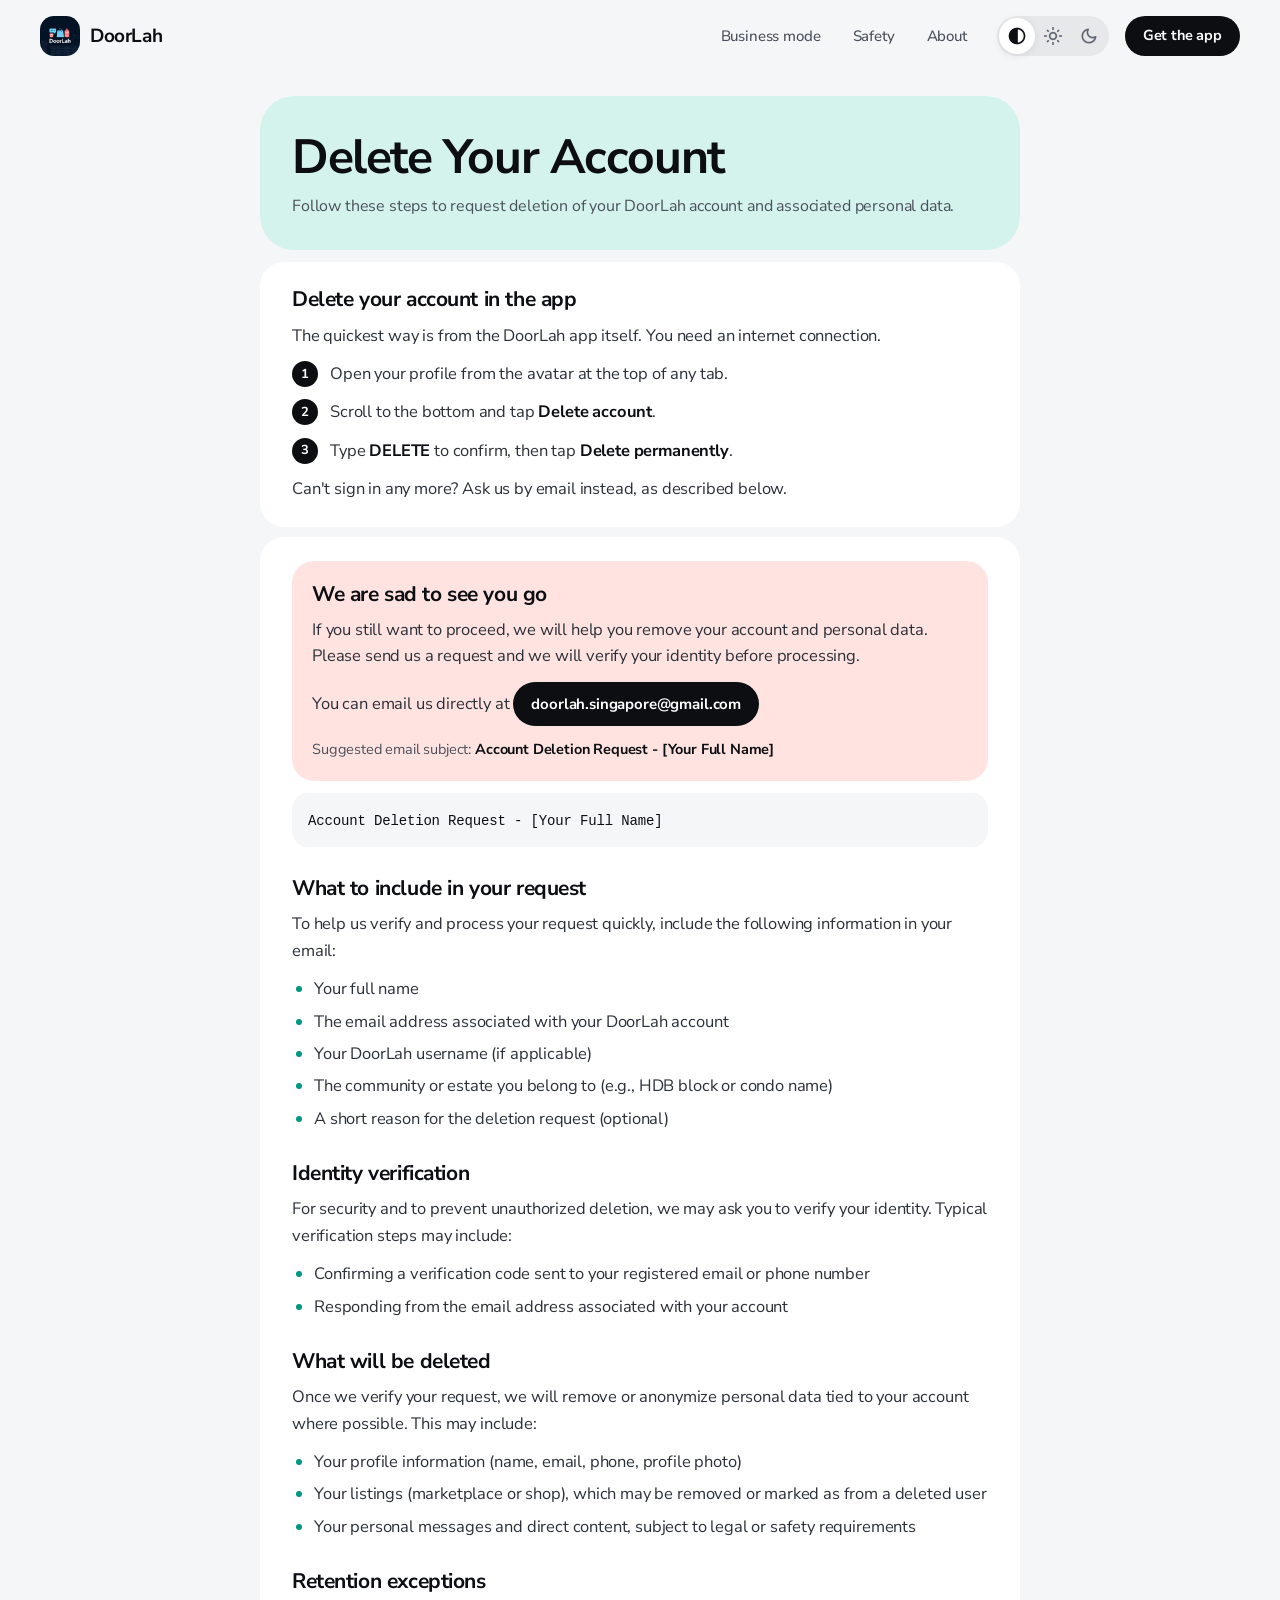
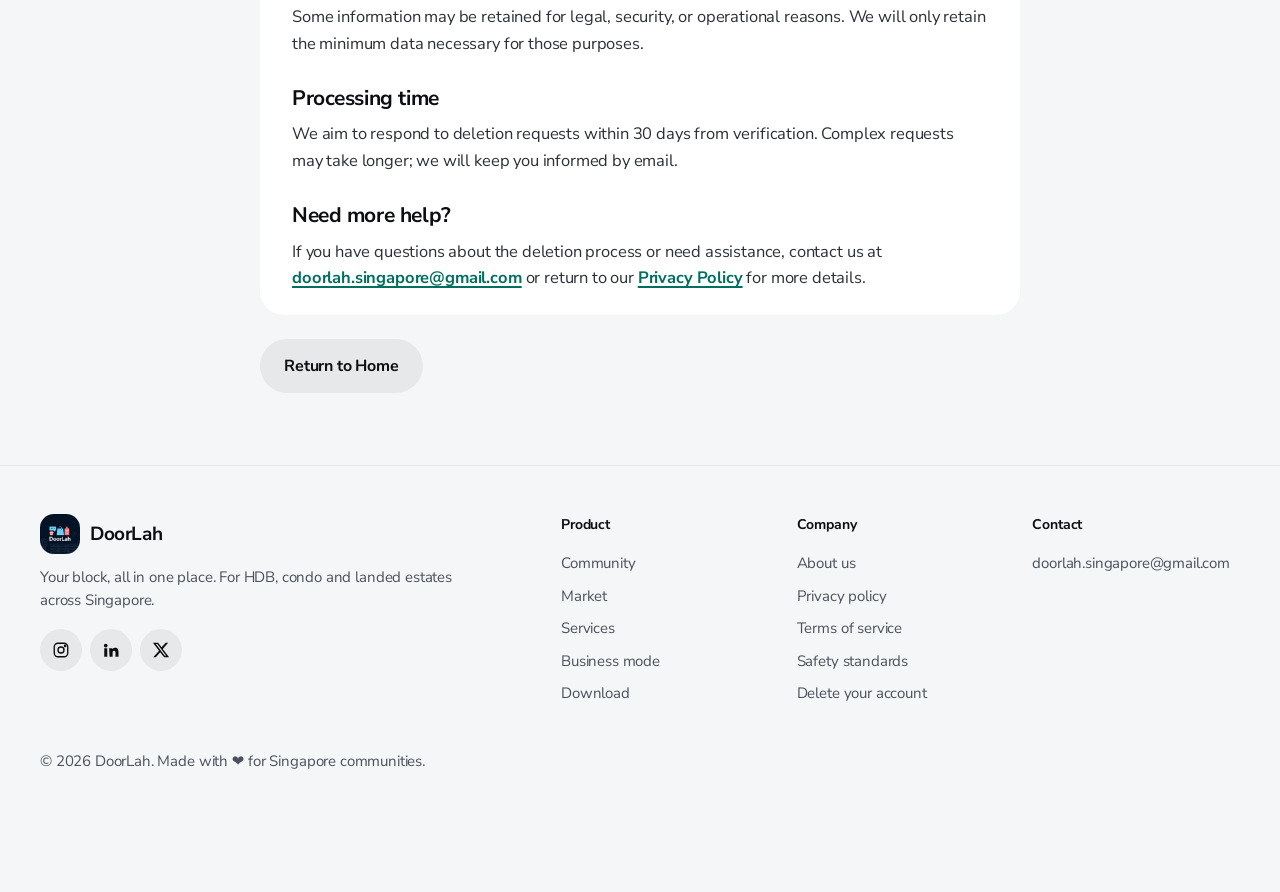
==== commit 2b6d9343: "Enhance terms of service page with improved SEO, accessibility, and updated content - Updated meta t" ====
--- a/account-deletion.html
+++ b/account-deletion.html
@@ -2,40 +2,74 @@
 <html lang="en">
 <head>
     <meta charset="utf-8">
-    <meta name="viewport" content="width=device-width, initial-scale=1">
-    <title>Request Account Deletion - DoorLah</title>
+    <meta name="viewport" content="width=device-width, initial-scale=1, viewport-fit=cover">
+    <title>Delete Your Account – DoorLah</title>
+    <meta name="description" content="How to delete your DoorLah account and data, in the app or by email.">
+    <link rel="canonical" href="https://www.doorlah.com/account-deletion.html">
+    <meta name="theme-color" content="#F5F6F8" media="(prefers-color-scheme: light)">
+    <meta name="theme-color" content="#0B0C0F" media="(prefers-color-scheme: dark)">
+    <meta property="og:type" content="website">
+    <meta property="og:site_name" content="DoorLah">
+    <meta property="og:url" content="https://www.doorlah.com/account-deletion.html">
+    <meta property="og:title" content="Delete Your Account – DoorLah">
+    <meta property="og:description" content="How to delete your DoorLah account and data, in the app or by email.">
+    <meta property="og:image" content="https://www.doorlah.com/images/doorlah_splash.png">
+    <link rel="icon" href="images/doorlah_splash.png" type="image/png">
+    <link rel="apple-touch-icon" href="images/doorlah_splash.png">
+    <script>
+        (function () {
+            var t = null;
+            try { t = localStorage.getItem("doorlah-theme"); } catch (e) {}
+            if (t === "light" || t === "dark") document.documentElement.setAttribute("data-theme", t);
+        })();
+    </script>
+    <link rel="preconnect" href="https://fonts.googleapis.com">
+    <link rel="preconnect" href="https://fonts.gstatic.com" crossorigin>
+    <link rel="stylesheet" href="https://fonts.googleapis.com/css2?family=Nunito+Sans:opsz,wght@6..12,400;6..12,500;6..12,700&display=swap">
+    <link rel="stylesheet" href="https://fonts.googleapis.com/css2?family=Material+Symbols+Rounded:opsz,wght,FILL,GRAD@20..48,400,0..1,0&icon_names=add,add_circle,android,apartment,arrow_forward,arrow_outward,arrow_upward,battery_full,beach_access,bed,calendar_month,call,campaign,celebration,chair,check,check_circle,cleaning_services,close,cloud_off,contrast,dark_mode,delete,desk,domain,elevator,event,event_available,flag,forum,gavel,group,handshake,home,home_repair_service,house,inbox,inventory_2,key,light_mode,local_cafe,location_on,mail,mark_email_read,mode_fan,pause_circle,pedal_bike,pest_control,phone_iphone,photo_camera,plumbing,school,search,sell,signal_cellular_alt,soup_kitchen,speaker,star,store,storefront,tablet_mac,verified_user,water_drop&display=block">
     <link rel="stylesheet" href="styles.css">
-    <meta name="description" content="How to request deletion of your DoorLah account and data.">
 </head>
-<body>
+<body class="no-js">
+    <a class="skip-link" href="#main">Skip to content</a>
+
     <header class="site-nav">
         <div class="container nav-inner">
-            <a class="brand" href="index.html">
-                <img src="images/doorlah_splash.png" alt="DoorLah Logo" class="brand-logo">
+            <a class="brand" href="./" aria-label="DoorLah home">
+                <span class="brand-tile"><img src="images/doorlah_splash.png" alt="" width="40" height="40"></span>
                 <span>DoorLah</span>
             </a>
             <nav class="nav-links" aria-label="Primary">
-                <a href="index.html#features">Features</a>
-                <a href="index.html#business">Business Mode</a>
-                <a href="index.html#tech">Tech Edge</a>
-                <a href="index.html#community">Singapore</a>
-                <a href="index.html#download" class="nav-cta">Download</a>
+                <a href="./#business">Business mode</a>
+                <a href="./#safety">Safety</a>
+                <a href="./#about">About</a>
             </nav>
-            <button class="nav-toggle" aria-label="Toggle navigation" aria-expanded="false">
-                <span></span>
-                <span></span>
-                <span></span>
-            </button>
+            <div class="theme-switch" role="group" aria-label="Appearance">
+                <button type="button" data-theme-choice="system" aria-pressed="true" aria-label="Match system"><span class="ms" aria-hidden="true">contrast</span></button>
+                <button type="button" data-theme-choice="light" aria-pressed="false" aria-label="Light"><span class="ms" aria-hidden="true">light_mode</span></button>
+                <button type="button" data-theme-choice="dark" aria-pressed="false" aria-label="Dark"><span class="ms" aria-hidden="true">dark_mode</span></button>
+            </div>
+            <a class="btn ink small nav-cta" href="./#download">Get the app</a>
         </div>
     </header>
 
-    <main class="policy-page">
+    <main id="main" class="policy-page">
         <div class="container">
             <div class="policy-content">
                 <header class="policy-header">
-                    <h1>Request Account Deletion</h1>
+                    <h1>Delete Your Account</h1>
                     <p class="policy-subtitle">Follow these steps to request deletion of your DoorLah account and associated personal data.</p>
                 </header>
+
+                <div class="policy-section">
+                    <h2>Delete your account in the app</h2>
+                    <p>The quickest way is from the DoorLah app itself. You need an internet connection.</p>
+                    <ol class="in-app-steps">
+                        <li>Open your profile from the avatar at the top of any tab.</li>
+                        <li>Scroll to the bottom and tap <strong>Delete account</strong>.</li>
+                        <li>Type <strong>DELETE</strong> to confirm, then tap <strong>Delete permanently</strong>.</li>
+                    </ol>
+                    <p>Can't sign in any more? Ask us by email instead, as described below.</p>
+                </div>
 
                 <div class="policy-section">
                     <div class="deletion-hero">
@@ -86,7 +120,7 @@
                 </div>
 
                 <div class="policy-footer">
-                    <a href="index.html" class="btn btn-secondary">Return to Home</a>
+                    <a href="./" class="btn btn-secondary">Return to Home</a>
                 </div>
             </div>
         </div>
@@ -95,45 +129,39 @@
     <footer class="site-footer">
         <div class="container footer-grid">
             <div>
-                <div class="brand footer-brand">
-                    <img src="images/doorlah_splash.png" alt="DoorLah Logo" class="brand-logo">
+                <a class="brand footer-brand" href="./">
+                    <span class="brand-tile"><img src="images/doorlah_splash.png" alt="" width="40" height="40"></span>
                     <span>DoorLah</span>
-                </div>
-                <p>Connecting Singapore communities, one neighborhood at a time.</p>
+                </a>
+                <p>Your block, all in one place. For HDB, condo and landed estates across Singapore.</p>
                 <div class="socials">
-                    <a href="https://www.instagram.com/doorlah" aria-label="Instagram" target="_blank" rel="noopener">
-                        <svg viewBox="0 0 24 24" fill="none" stroke="currentColor" stroke-width="1.5">
-                            <rect x="3" y="3" width="18" height="18" rx="5"/>
-                            <circle cx="12" cy="12" r="4"/>
-                            <circle cx="17" cy="7" r="1"/>
-                        </svg>
+                    <a href="https://www.instagram.com/doorlah" aria-label="DoorLah on Instagram" target="_blank" rel="noopener">
+                        <svg viewBox="0 0 24 24" fill="none" stroke="currentColor" stroke-width="1.8" aria-hidden="true"><rect x="3" y="3" width="18" height="18" rx="5"/><circle cx="12" cy="12" r="4"/><circle cx="17.5" cy="6.5" r="0.8" fill="currentColor"/></svg>
                     </a>
-                    <a href="https://www.linkedin.com/company/doorlah" aria-label="LinkedIn" target="_blank" rel="noopener">
-                        <svg viewBox="0 0 24 24" fill="none" stroke="currentColor" stroke-width="1.5">
-                            <path d="M6 9v9M6 6v.01M10 9v9M10 13a3 3 0 0 1 6 0v5"/>
-                        </svg>
+                    <a href="https://www.linkedin.com/company/doorlah" aria-label="DoorLah on LinkedIn" target="_blank" rel="noopener">
+                        <svg viewBox="0 0 24 24" fill="currentColor" aria-hidden="true"><path d="M4.98 3.5a2.5 2.5 0 1 1 0 5 2.5 2.5 0 0 1 0-5zM3 9.5h4V21H3zM9.5 9.5h3.8v1.6h.1c.5-1 1.8-2 3.8-2 4 0 4.8 2.6 4.8 6V21h-4v-5.2c0-1.3 0-2.9-1.8-2.9s-2.1 1.4-2.1 2.8V21h-4z"/></svg>
                     </a>
-                    <a href="https://x.com/door_lah" aria-label="X" target="_blank" rel="noopener">
-                        <svg viewBox="0 0 24 24" fill="none" stroke="currentColor" stroke-width="1.5">
-                            <path d="M4 4l16 16M20 4L4 20"/>
-                        </svg>
+                    <a href="https://x.com/door_lah" aria-label="DoorLah on X" target="_blank" rel="noopener">
+                        <svg viewBox="0 0 24 24" fill="currentColor" aria-hidden="true"><path d="M18.24 2.25h3.31l-7.23 8.26 8.5 11.24h-6.66l-5.21-6.82-5.97 6.82H1.68l7.73-8.84L1.25 2.25h6.83l4.71 6.23zm-1.16 17.52h1.83L7.08 4.13H5.12z"/></svg>
                     </a>
                 </div>
             </div>
             <div class="footer-links">
                 <div>
                     <h4>Product</h4>
-                    <a href="index.html#features">Features</a>
-                    <a href="index.html#business">Business Mode</a>
-                    <a href="index.html#tech">Tech Edge</a>
-                    <a href="index.html#download">Download</a>
+                    <a href="./#community">Community</a>
+                    <a href="./#market">Market</a>
+                    <a href="./#services">Services</a>
+                    <a href="./#business">Business mode</a>
+                    <a href="./#download">Download</a>
                 </div>
                 <div>
                     <h4>Company</h4>
-                    <a href="privacy.html">Privacy Policy</a>
-                    <a href="terms-of-service.html">Terms of Service</a>
-                    <a href="child-safety.html">Safety Standards</a>
-                    <a href="account-deletion.html">Request Account Deletion</a>
+                    <a href="./#about">About us</a>
+                    <a href="privacy.html">Privacy policy</a>
+                    <a href="terms-of-service.html">Terms of service</a>
+                    <a href="child-safety.html">Safety standards</a>
+                    <a href="account-deletion.html">Delete your account</a>
                 </div>
                 <div>
                     <h4>Contact</h4>
@@ -141,162 +169,11 @@
                 </div>
             </div>
         </div>
-        <div class="footer-bottom">
-            <p>&copy; <span class="footer-year">2025</span> DoorLah. Made with ❤️ for Singapore Communities.</p>
+        <div class="container footer-bottom">
+            <p>&copy; <span class="footer-year">2026</span> DoorLah. Made with ❤️ for Singapore communities.</p>
         </div>
     </footer>
 
     <script src="script.js"></script>
 </body>
-</html><!DOCTYPE html>
-<html lang="en">
-<head>
-    <meta charset="utf-8">
-    <meta name="viewport" content="width=device-width, initial-scale=1">
-    <title>Request Account Deletion - DoorLah</title>
-    <link rel="stylesheet" href="styles.css">
-    <meta name="description" content="How to request deletion of your DoorLah account and data.">
-</head>
-<body>
-    <header class="site-nav">
-        <div class="container nav-inner">
-            <a class="brand" href="index.html">
-                <img src="images/doorlah_splash.png" alt="DoorLah Logo" class="brand-logo">
-                <span>DoorLah</span>
-            </a>
-            <nav class="nav-links" aria-label="Primary">
-                <a href="index.html#features">Features</a>
-                <a href="index.html#business">Business Mode</a>
-                <a href="index.html#tech">Tech Edge</a>
-                <a href="index.html#community">Singapore</a>
-                <a href="index.html#download" class="nav-cta">Download</a>
-            </nav>
-            <button class="nav-toggle" aria-label="Toggle navigation" aria-expanded="false">
-                <span></span>
-                <span></span>
-                <span></span>
-            </button>
-        </div>
-    </header>
-
-    <!-- Main Content -->
-    <main class="policy-page">
-        <div class="container">
-            <footer class="site-footer">
-                <div class="container footer-grid">
-                    <div>
-                        <div class="brand footer-brand">
-                            <img src="images/doorlah_splash.png" alt="DoorLah Logo" class="brand-logo">
-                            <span>DoorLah</span>
-                        </div>
-                        <p>Connecting Singapore communities, one neighborhood at a time.</p>
-                        <div class="socials">
-                            <a href="https://www.instagram.com/doorlah" aria-label="Instagram" target="_blank" rel="noopener">
-                                <svg viewBox="0 0 24 24" fill="none" stroke="currentColor" stroke-width="1.5">
-                                    <rect x="3" y="3" width="18" height="18" rx="5"/>
-                                    <circle cx="12" cy="12" r="4"/>
-                                    <circle cx="17" cy="7" r="1"/>
-                                </svg>
-                            </a>
-                            <a href="https://www.linkedin.com/company/doorlah" aria-label="LinkedIn" target="_blank" rel="noopener">
-                                <svg viewBox="0 0 24 24" fill="none" stroke="currentColor" stroke-width="1.5">
-                                    <path d="M6 9v9M6 6v.01M10 9v9M10 13a3 3 0 0 1 6 0v5"/>
-                                </svg>
-                            </a>
-                            <a href="https://x.com/door_lah" aria-label="X" target="_blank" rel="noopener">
-                                <svg viewBox="0 0 24 24" fill="none" stroke="currentColor" stroke-width="1.5">
-                                    <path d="M4 4l16 16M20 4L4 20"/>
-                                </svg>
-                            </a>
-                        </div>
-                    </div>
-                    <div class="footer-links">
-                        <div>
-                            <h4>Product</h4>
-                            <a href="index.html#features">Features</a>
-                            <a href="index.html#business">Business Mode</a>
-                            <a href="index.html#tech">Tech Edge</a>
-                            <a href="index.html#download">Download</a>
-                        </div>
-                        <div>
-                            <h4>Company</h4>
-                            <a href="privacy.html">Privacy Policy</a>
-                            <a href="terms-of-service.html">Terms of Service</a>
-                            <a href="child-safety.html">Safety Standards</a>
-                            <a href="account-deletion.html">Request Account Deletion</a>
-                        </div>
-                        <div>
-                            <h4>Contact</h4>
-                            <a href="mailto:doorlah.singapore@gmail.com">doorlah.singapore@gmail.com</a>
-                        </div>
-                    </div>
-                </div>
-                <div class="footer-bottom">
-                    <p>&copy; <span class="footer-year">2025</span> DoorLah. Made with ❤️ for Singapore Communities.</p>
-                </div>
-            </footer>
-
-            <script src="script.js"></script>
-        </body>
-        </html>
-                    <img src="images/doorlah_splash.png" alt="DoorLah Logo" class="footer-logo">
-                    <h3>DoorLah</h3>
-                    <p>Connecting Singapore communities, one neighborhood at a time.</p>
-                    <div class="social-links">
-                        <a href="https://www.instagram.com/doorlah" aria-label="Instagram" target="_blank" rel="noopener">
-                            <svg width="20" height="20" viewBox="0 0 24 24" fill="currentColor">
-                                <path d="M12 2.163c3.204 0 3.584.012 4.85.07 3.252.148 4.771 1.691 4.919 4.919.058 1.265.069 1.645.069 4.849 0 3.205-.012 3.584-.069 4.849-.149 3.225-1.664 4.771-4.919 4.919-1.266.058-1.644.07-4.85.07-3.204 0-3.584-.012-4.849-.07-3.26-.149-4.771-1.699-4.919-4.92-.058-1.265-.07-1.644-.07-4.849 0-3.204.013-3.583.07-4.849.149-3.227 1.664-4.771 4.919-4.919 1.266-.057 1.645-.069 4.849-.069zm0-2.163c-3.259 0-3.667.014-4.947.072-4.358.2-6.78 2.618-6.98 6.98-.059 1.281-.073 1.689-.073 4.948 0 3.259.014 3.668.072 4.948.2 4.358 2.618 6.78 6.98 6.98 1.281.058 1.689.072 4.948.072 3.259 0 3.668-.014 4.948-.072 4.354-.2 6.782-2.618 6.979-6.98.059-1.28.073-1.689.073-4.948 0-3.259-.014-3.667-.072-4.947-.196-4.354-2.617-6.78-6.979-6.98-1.281-.059-1.69-.073-4.949-.073zm0 5.838c-3.403 0-6.162 2.759-6.162 6.162s2.759 6.163 6.162 6.163 6.162-2.759 6.162-6.163c0-3.403-2.759-6.162-6.162-6.162zm0 10.162c-2.209 0-4-1.79-4-4 0-2.209 1.791-4 4-4s4 1.791 4 4c0 2.21-1.791 4-4 4zm6.406-11.845c-.796 0-1.441.645-1.441 1.44s.645 1.44 1.441 1.44c.795 0 1.439-.645 1.439-1.44s-.644-1.44-1.439-1.44z"/>
-                            </svg>
-                        </a>
-                        <a href="https://www.linkedin.com/company/doorlah" aria-label="LinkedIn" target="_blank" rel="noopener">
-                            <svg width="20" height="20" viewBox="0 0 24 24" fill="currentColor">
-                                <path d="M4.98 3.5C4.98 4.88 3.88 6 2.5 6S0 4.88 0 3.5 1.12 1 2.5 1 4.98 2.12 4.98 3.5zM.24 8.24h4.5V24h-4.5V8.24zM8.98 8.24h4.32v2.16h.06c.6-1.14 2.06-2.34 4.24-2.34 4.54 0 5.38 2.98 5.38 6.86V24h-4.5v-7.62c0-1.82-.04-4.16-2.54-4.16-2.54 0-2.92 1.98-2.92 4.02V24h-4.5V8.24z"/>
-                            </svg>
-                        </a>
-                        <a href="https://x.com/door_lah" aria-label="X" target="_blank" rel="noopener">
-                            <svg width="20" height="20" viewBox="0 0 24 24" fill="currentColor">
-                                <path d="M18.244 2.25h3.308l-7.227 8.26 8.502 11.24H16.17l-5.214-6.817L4.99 21.75H1.68l7.73-8.835L1.254 2.25H8.08l4.713 6.231zm-1.161 17.52h1.833L7.084 4.126H5.117z"/>
-                            </svg>
-                        </a>
-                    </div>
-                </div>
-                <div class="footer-links">
-                    <div class="footer-column">
-                        <h4>Product</h4>
-                        <ul>
-                            <li><a href="index.html#features">Features</a></li>
-                            <li><a href="index.html#how-it-works">How It Works</a></li>
-                            <li><a href="index.html#community">Communities</a></li>
-                            <li><a href="index.html#download">Download</a></li>
-                        </ul>
-                    </div>
-                    <div class="footer-column">
-                        <h4>Connect</h4>
-                        <ul>
-                            <li><a href="mailto:doorlah.singapore@gmail.com">Contact Us</a></li>
-                            <li><a href="child-safety.html">Safety Standards</a></li>
-                            <li><a href="privacy.html">Privacy Policy</a></li>
-                            <li><a href="account-deletion.html">Request Account Deletion</a></li>
-                        </ul>
-                    </div>
-                </div>
-            </div>
-            <div class="footer-bottom">
-                <div class="footer-bottom-content">
-                    <p>&copy; 2025 DoorLah. Made with ❤️ for Singapore Communities.</p>
-                    <p class="powered-by">Secure database powered by <a href="https://supabase.com" target="_blank" rel="noopener">Supabase</a></p>
-                </div>
-            </div>
-        </div>
-    </footer>
-
-    <!-- Scroll to Top Button -->
-    <button class="scroll-to-top" id="scrollToTop" aria-label="Scroll to top">
-        <svg width="24" height="24" viewBox="0 0 24 24" fill="none" stroke="currentColor">
-            <path d="M18 15l-6-6-6 6"/>
-        </svg>
-    </button>
-
-    <script src="script.js"></script>
-</body>
 </html>
--- a/styles.css
+++ b/styles.css
@@ -1,50 +1,244 @@
-* {
+/* DoorLah website styles
+   Tokens mirror the app's Fluid design system (DoorLah/lib/config/fluid_*.dart):
+   monochrome ink, one teal accent, pastel tint/deep pairs per hue, Nunito Sans,
+   Material Symbols Rounded, flat surfaces, springy transforms. */
+
+/* ---------- Tokens ---------- */
+
+:root {
+    color-scheme: light;
+
+    --bg: #F5F6F8;
+    --surface: #FFFFFF;
+    --sunken: #F5F6F8;
+    --ink: #0C0E12;
+    --on-ink: #FFFFFF;
+    --body: #2C3038;
+    --secondary: #4B515B;
+    --muted: #626873;
+    --placeholder: #9AA0A9;
+    --toggle-off: #D9DCE1;
+    --soft: rgba(12, 14, 18, 0.06);
+    --hairline: rgba(12, 14, 18, 0.06);
+    --outline: rgba(12, 14, 18, 0.12);
+    --outline-strong: rgba(12, 14, 18, 0.18);
+    --scrim: rgba(12, 14, 18, 0.35);
+
+    --teal: #009583;
+    --teal-soft: #D3F3EC;
+    --teal-deep: #006F60;
+    --teal-bright: #5ADDC7;
+    --teal-badge: #24B6A1;
+    --danger: #8D4446;
+
+    --nav-bg: #0C0E12;
+    --nav-border: transparent;
+    --nav-indicator: #FFFFFF;
+    --nav-icon: rgba(255, 255, 255, 0.62);
+    --nav-icon-active: #0C0E12;
+    --island-bg: #000000;
+    --island-fg: #FFFFFF;
+    --island-border: transparent;
+    --device: #0C0E12;
+    --fixed-ink: #0C0E12;
+    --fixed-white: #FFFFFF;
+
+    /* Accent hues: tint = background, deep = foreground (fluid_tokens.dart) */
+    --h20-tint: #FFE3E1;  --h20-deep: #8D4446;
+    --h40-tint: #FFE4DA;  --h40-deep: #8C482F;
+    --h60-tint: #FEE6D4;  --h60-deep: #864E18;
+    --h80-tint: #F8E9D2;  --h80-deep: #7B5600;
+    --h150-tint: #DCF2DF; --h150-deep: #2C6D3E;
+    --h160-tint: #D8F3E3; --h160-deep: #176E4A;
+    --h180-tint: #D3F3EC; --h180-deep: #006F60;
+    --h200-tint: #D1F3F4; --h200-deep: #006E74;
+    --h210-tint: #D1F2F8; --h210-deep: #006C7D;
+    --h230-tint: #D4F0FE; --h230-deep: #00678B;
+    --h295-tint: #ECE7FF; --h295-deep: #625190;
+    --h350-tint: #FFE2EE; --h350-deep: #874465;
+
+    --shadow-nav: 0 12px 30px rgba(12, 14, 18, 0.25);
+    --shadow-fab: 0 14px 34px rgba(12, 14, 18, 0.28);
+    --shadow-float: 0 4px 14px rgba(12, 14, 18, 0.12);
+    --shadow-segment: 0 2px 8px rgba(12, 14, 18, 0.08);
+    --shadow-knob: 0 2px 6px rgba(12, 14, 18, 0.2);
+    --shadow-device: 0 40px 80px -24px rgba(12, 14, 18, 0.35);
+
+    --r-chip: 14px;
+    --r-chip-lg: 18px;
+    --r-tile: 16px;
+    --r-card: 22px;
+    --r-list: 24px;
+    --r-today: 26px;
+    --r-sheet: 30px;
+    --r-fab: 32px;
+    --r-panel: 34px;
+
+    --gutter: 20px;
+    --max: 1200px;
+
+    --ease: cubic-bezier(0.22, 1, 0.36, 1);
+    --spring: cubic-bezier(0.34, 1.4, 0.64, 1);
+    --spring-nav: cubic-bezier(0.34, 1.45, 0.64, 1);
+    --spring-knob: cubic-bezier(0.34, 1.5, 0.64, 1);
+    --d-fast: 200ms;
+    --d-press: 300ms;
+    --d-mid: 450ms;
+    --d-nav: 500ms;
+    --d-slow: 600ms;
+}
+
+@media (prefers-color-scheme: dark) {
+    :root:not([data-theme="light"]) {
+        color-scheme: dark;
+
+        --bg: #0B0C0F;
+        --surface: #17191E;
+        --sunken: #22252B;
+        --ink: #F2F3F5;
+        --on-ink: #0C0E12;
+        --body: #D5D9DF;
+        --secondary: #B3B9C2;
+        --muted: #8E95A0;
+        --placeholder: #666C76;
+        --toggle-off: #3A3E46;
+        --soft: rgba(255, 255, 255, 0.08);
+        --hairline: rgba(255, 255, 255, 0.07);
+        --outline: rgba(255, 255, 255, 0.12);
+        --outline-strong: rgba(255, 255, 255, 0.18);
+        --scrim: rgba(0, 0, 0, 0.6);
+
+        --teal: #43BBA7;
+        --teal-soft: #0E352F;
+        --teal-deep: #85DECD;
+        --danger: #FFB3B2;
+
+        --nav-bg: #23262C;
+        --nav-border: rgba(255, 255, 255, 0.06);
+        --nav-indicator: #F2F3F5;
+        --island-border: rgba(255, 255, 255, 0.1);
+        --device: #23262C;
+
+        --h20-tint: #422424;  --h20-deep: #FFB3B2;
+        --h40-tint: #41261C;  --h40-deep: #FEB79E;
+        --h60-tint: #3E2815;  --h60-deep: #F7BD8F;
+        --h80-tint: #3A2B11;  --h80-deep: #EAC586;
+        --h150-tint: #1C3422; --h150-deep: #A0DCAC;
+        --h160-tint: #173526; --h160-deep: #96DDB6;
+        --h180-tint: #0E352F; --h180-deep: #85DECD;
+        --h200-tint: #0A3537; --h200-deep: #7EDDE2;
+        --h210-tint: #0B343A; --h210-deep: #80DBEB;
+        --h230-tint: #123240; --h230-deep: #8BD6FA;
+        --h295-tint: #2F2942; --h295-deep: #CEBFFF;
+        --h350-tint: #3F2431; --h350-deep: #F8B3D3;
+
+        --shadow-nav: 0 12px 30px rgba(0, 0, 0, 0.4);
+        --shadow-fab: 0 14px 34px rgba(0, 0, 0, 0.4);
+        --shadow-float: 0 4px 14px rgba(0, 0, 0, 0.4);
+        --shadow-segment: 0 2px 8px rgba(0, 0, 0, 0.4);
+        --shadow-knob: 0 2px 6px rgba(0, 0, 0, 0.4);
+        --shadow-device: 0 40px 80px -24px rgba(0, 0, 0, 0.7);
+    }
+}
+
+:root[data-theme="dark"] {
+    color-scheme: dark;
+
+    --bg: #0B0C0F;
+    --surface: #17191E;
+    --sunken: #22252B;
+    --ink: #F2F3F5;
+    --on-ink: #0C0E12;
+    --body: #D5D9DF;
+    --secondary: #B3B9C2;
+    --muted: #8E95A0;
+    --placeholder: #666C76;
+    --toggle-off: #3A3E46;
+    --soft: rgba(255, 255, 255, 0.08);
+    --hairline: rgba(255, 255, 255, 0.07);
+    --outline: rgba(255, 255, 255, 0.12);
+    --outline-strong: rgba(255, 255, 255, 0.18);
+    --scrim: rgba(0, 0, 0, 0.6);
+
+    --teal: #43BBA7;
+    --teal-soft: #0E352F;
+    --teal-deep: #85DECD;
+    --danger: #FFB3B2;
+
+    --nav-bg: #23262C;
+    --nav-border: rgba(255, 255, 255, 0.06);
+    --nav-indicator: #F2F3F5;
+    --island-border: rgba(255, 255, 255, 0.1);
+    --device: #23262C;
+
+    --h20-tint: #422424;  --h20-deep: #FFB3B2;
+    --h40-tint: #41261C;  --h40-deep: #FEB79E;
+    --h60-tint: #3E2815;  --h60-deep: #F7BD8F;
+    --h80-tint: #3A2B11;  --h80-deep: #EAC586;
+    --h150-tint: #1C3422; --h150-deep: #A0DCAC;
+    --h160-tint: #173526; --h160-deep: #96DDB6;
+    --h180-tint: #0E352F; --h180-deep: #85DECD;
+    --h200-tint: #0A3537; --h200-deep: #7EDDE2;
+    --h210-tint: #0B343A; --h210-deep: #80DBEB;
+    --h230-tint: #123240; --h230-deep: #8BD6FA;
+    --h295-tint: #2F2942; --h295-deep: #CEBFFF;
+    --h350-tint: #3F2431; --h350-deep: #F8B3D3;
+
+    --shadow-nav: 0 12px 30px rgba(0, 0, 0, 0.4);
+    --shadow-fab: 0 14px 34px rgba(0, 0, 0, 0.4);
+    --shadow-float: 0 4px 14px rgba(0, 0, 0, 0.4);
+    --shadow-segment: 0 2px 8px rgba(0, 0, 0, 0.4);
+    --shadow-knob: 0 2px 6px rgba(0, 0, 0, 0.4);
+    --shadow-device: 0 40px 80px -24px rgba(0, 0, 0, 0.7);
+}
+
+/* Hue scopes: any element can pick a hue and use var(--tint) / var(--deep). */
+.hue-20  { --tint: var(--h20-tint);  --deep: var(--h20-deep); }
+.hue-40  { --tint: var(--h40-tint);  --deep: var(--h40-deep); }
+.hue-60  { --tint: var(--h60-tint);  --deep: var(--h60-deep); }
+.hue-80  { --tint: var(--h80-tint);  --deep: var(--h80-deep); }
+.hue-150 { --tint: var(--h150-tint); --deep: var(--h150-deep); }
+.hue-160 { --tint: var(--h160-tint); --deep: var(--h160-deep); }
+.hue-180 { --tint: var(--h180-tint); --deep: var(--h180-deep); }
+.hue-200 { --tint: var(--h200-tint); --deep: var(--h200-deep); }
+.hue-210 { --tint: var(--h210-tint); --deep: var(--h210-deep); }
+.hue-230 { --tint: var(--h230-tint); --deep: var(--h230-deep); }
+.hue-295 { --tint: var(--h295-tint); --deep: var(--h295-deep); }
+.hue-350 { --tint: var(--h350-tint); --deep: var(--h350-deep); }
+
+/* ---------- Base ---------- */
+
+*,
+*::before,
+*::after {
+    box-sizing: border-box;
+}
+
+html {
+    -webkit-text-size-adjust: 100%;
+    scroll-behavior: smooth;
+    scroll-padding-top: 88px;
+}
+
+body {
     margin: 0;
-    padding: 0;
-    box-sizing: border-box;
-}
-
-:root {
-    --navy-900: #1A237E;
-    --navy-700: #283593;
-    --navy-500: #3949ab;
-    --orange-500: #ff8f1f;
-    --orange-600: #f57c00;
-    --bg: #f8f9fa;
-    --surface: #ffffff;
-    --text: #0f172a;
-    --muted: #516079;
-    --border: rgba(26, 35, 126, 0.12);
-    --glass: rgba(255, 255, 255, 0.65);
-    --glass-strong: rgba(255, 255, 255, 0.78);
-    --chat: #64b5f6;
-    --services: #81c784;
-    --market: #ffb74d;
-    --shops: #ba68c8;
-    --radius-lg: 24px;
-    --radius-md: 16px;
-    --shadow-md: 0 18px 40px rgba(16, 24, 40, 0.12);
-    --shadow-sm: 0 10px 20px rgba(16, 24, 40, 0.08);
-    --shadow-glow: 0 20px 60px rgba(26, 35, 126, 0.25);
-    --transition: 0.3s ease;
-}
-
-html {
-    scroll-behavior: smooth;
-}
-
-body {
-    font-family: 'Poppins', sans-serif;
-    background: radial-gradient(circle at 20% 10%, rgba(40, 53, 147, 0.12), transparent 55%),
-        radial-gradient(circle at 80% 0%, rgba(255, 143, 31, 0.12), transparent 50%),
-        var(--bg);
-    color: var(--text);
-    line-height: 1.6;
-}
-
-img {
+    background: var(--bg);
+    color: var(--body);
+    font-family: "Nunito Sans", system-ui, -apple-system, "Segoe UI", sans-serif;
+    font-optical-sizing: auto;
+    font-variation-settings: "opsz" 12;
+    font-size: 16px;
+    line-height: 1.5;
+    letter-spacing: -0.01em;
+    -webkit-font-smoothing: antialiased;
+    overflow-x: hidden;
+    transition: background-color var(--d-mid) var(--ease), color var(--d-mid) var(--ease);
+}
+
+img,
+svg {
+    display: block;
     max-width: 100%;
-    display: block;
 }
 
 a {
@@ -52,3885 +246,2726 @@
     text-decoration: none;
 }
 
+button {
+    font: inherit;
+    color: inherit;
+    letter-spacing: inherit;
+    background: none;
+    border: 0;
+    padding: 0;
+    cursor: pointer;
+}
+
+h1,
+h2,
+h3,
+h4 {
+    margin: 0;
+    color: var(--ink);
+    font-weight: 700;
+}
+
+p {
+    margin: 0;
+}
+
+:focus-visible {
+    outline: 2px solid var(--teal);
+    outline-offset: 3px;
+    border-radius: 12px;
+}
+
+::selection {
+    background: var(--teal-soft);
+    color: var(--ink);
+}
+
 .container {
-    width: min(1200px, 92vw);
+    width: 100%;
+    max-width: calc(var(--max) + var(--gutter) * 2);
     margin: 0 auto;
-}
-
-.eyebrow {
-    font-size: 0.9rem;
-    text-transform: uppercase;
-    letter-spacing: 0.2em;
-    color: var(--navy-500);
-    font-weight: 600;
-}
+    padding: 0 var(--gutter);
+}
+
+.skip-link {
+    position: absolute;
+    left: var(--gutter);
+    top: -60px;
+    z-index: 100;
+    padding: 10px 18px;
+    border-radius: 999px;
+    background: var(--ink);
+    color: var(--on-ink);
+    font-weight: 700;
+}
+
+.skip-link:focus {
+    top: 12px;
+}
+
+.visually-hidden {
+    position: absolute;
+    width: 1px;
+    height: 1px;
+    overflow: hidden;
+    clip: rect(0 0 0 0);
+    white-space: nowrap;
+}
+
+/* Material Symbols Rounded, outlined by default, .fill for active states */
+.ms {
+    font-family: "Material Symbols Rounded";
+    font-weight: normal;
+    font-style: normal;
+    font-size: 24px;
+    line-height: 1;
+    letter-spacing: normal;
+    text-transform: none;
+    white-space: nowrap;
+    direction: ltr;
+    display: inline-block;
+    flex-shrink: 0;
+    width: 1em;
+    height: 1em;
+    overflow: hidden;
+    user-select: none;
+    font-variation-settings: "FILL" 0, "wght" 400, "GRAD" 0, "opsz" 24;
+}
+
+.ms.fill {
+    font-variation-settings: "FILL" 1, "wght" 400, "GRAD" 0, "opsz" 24;
+}
+
+/* ---------- Type ---------- */
+
+.display {
+    font-size: clamp(44px, 7.4vw, 88px);
+    line-height: 0.98;
+    letter-spacing: -0.035em;
+}
+
+.title {
+    font-size: clamp(34px, 4.6vw, 54px);
+    line-height: 1.04;
+    letter-spacing: -0.03em;
+}
+
+.lede {
+    font-size: clamp(17px, 1.6vw, 20px);
+    line-height: 1.55;
+    color: var(--secondary);
+    max-width: 34em;
+}
+
+.kicker {
+    font-size: 15px;
+    font-weight: 700;
+    color: var(--deep, var(--teal-deep));
+    margin-bottom: 14px;
+    display: inline-flex;
+    align-items: center;
+    gap: 8px;
+}
+
+.kicker .ms {
+    font-size: 20px;
+}
+
+/* ---------- Buttons ---------- */
 
 .btn {
     display: inline-flex;
     align-items: center;
     justify-content: center;
-    padding: 14px 28px;
+    gap: 8px;
+    height: 54px;
+    padding: 0 24px;
     border-radius: 999px;
-    font-weight: 600;
-    transition: transform var(--transition), box-shadow var(--transition);
-    border: 1px solid transparent;
-}
-
-.btn.primary,
+    font-size: 16px;
+    font-weight: 700;
+    white-space: nowrap;
+    transition: transform var(--d-press) var(--ease), background-color var(--d-press) var(--ease), color var(--d-press) var(--ease);
+}
+
+.btn:active,
+.press:active {
+    transform: scale(0.97);
+}
+
+.btn .ms {
+    font-size: 22px;
+}
+
+.btn.ink,
 .btn-primary {
-    background: linear-gradient(135deg, #1a237e, #101a60);
-    color: #fff;
-    box-shadow: var(--shadow-glow);
-}
-
-.btn.primary:hover,
-.btn-primary:hover {
-    transform: translateY(-2px);
-}
-
-.btn.ghost,
+    background: var(--ink);
+    color: var(--on-ink);
+}
+
+.btn.soft,
 .btn-secondary {
-    background: rgba(255, 255, 255, 0.65);
-    border: 1px solid rgba(26, 35, 126, 0.2);
-    color: var(--navy-700);
-    backdrop-filter: blur(12px);
-}
-
-.btn.ghost:hover,
+    background: var(--soft);
+    color: var(--ink);
+}
+
+.btn.soft:hover,
 .btn-secondary:hover {
-    transform: translateY(-2px);
-    box-shadow: var(--shadow-sm);
-}
+    background: var(--outline);
+}
+
+.btn.outline {
+    box-shadow: inset 0 0 0 1.5px var(--outline-strong);
+    color: var(--ink);
+}
+
+.btn.small {
+    height: 40px;
+    padding: 0 18px;
+    font-size: 14.5px;
+}
+
+.store-badge {
+    display: inline-flex;
+    border-radius: 12px;
+    transition: transform var(--d-press) var(--ease);
+}
+
+.store-badge img {
+    height: 54px;
+    width: auto;
+}
+
+.store-badge:active {
+    transform: scale(0.97);
+}
+
+:root[data-theme="dark"] .store-badge img {
+    box-shadow: 0 0 0 1px var(--outline-strong);
+    border-radius: 10px;
+}
+
+@media (prefers-color-scheme: dark) {
+    :root:not([data-theme="light"]) .store-badge img {
+        box-shadow: 0 0 0 1px var(--outline-strong);
+        border-radius: 10px;
+    }
+}
+
+/* ---------- Shared app components ---------- */
+
+.icon-tile {
+    flex-shrink: 0;
+    display: grid;
+    place-items: center;
+    width: 44px;
+    height: 44px;
+    border-radius: var(--r-chip);
+    background: var(--tint, var(--soft));
+    color: var(--deep, var(--ink));
+}
+
+.icon-tile .ms {
+    font-size: 24px;
+}
+
+.icon-tile.on-white {
+    background: var(--surface);
+}
+
+.chip {
+    display: inline-flex;
+    align-items: center;
+    height: 36px;
+    padding: 0 16px;
+    border-radius: var(--r-chip-lg);
+    background: var(--surface);
+    color: var(--ink);
+    font-size: 14px;
+    font-weight: 500;
+    white-space: nowrap;
+    transition: background-color var(--d-press) var(--ease), color var(--d-press) var(--ease), transform var(--d-press) var(--ease);
+}
+
+.chip:active {
+    transform: scale(0.97);
+}
+
+.chip[aria-pressed="true"],
+.chip.is-on {
+    background: var(--ink);
+    color: var(--on-ink);
+}
+
+.chip-row {
+    display: flex;
+    gap: 8px;
+    overflow-x: auto;
+    scrollbar-width: none;
+}
+
+.chip-row[data-spaced] {
+    margin-top: 12px;
+}
+
+.chip-row::-webkit-scrollbar {
+    display: none;
+}
+
+.pill-tag {
+    display: inline-flex;
+    align-items: center;
+    height: 26px;
+    padding: 0 10px;
+    border-radius: 13px;
+    background: var(--ink);
+    color: var(--on-ink);
+    font-size: 11.5px;
+    font-weight: 500;
+    letter-spacing: 0;
+    white-space: nowrap;
+}
+
+.segmented {
+    position: relative;
+    display: grid;
+    grid-auto-columns: 1fr;
+    grid-auto-flow: column;
+    height: 44px;
+    padding: 4px;
+    border-radius: 22px;
+    background: var(--soft);
+}
+
+.segmented-indicator {
+    position: absolute;
+    top: 4px;
+    bottom: 4px;
+    left: 4px;
+    width: calc(50% - 4px);
+    border-radius: 18px;
+    background: var(--surface);
+    box-shadow: var(--shadow-segment);
+    transition: transform var(--d-mid) var(--spring);
+}
+
+.segmented[data-active="1"] .segmented-indicator {
+    transform: translateX(100%);
+}
+
+.segmented button {
+    position: relative;
+    z-index: 1;
+    border-radius: 18px;
+    font-size: 14px;
+    font-weight: 700;
+    color: var(--muted);
+    transition: color var(--d-press) var(--ease);
+}
+
+.segmented button[aria-selected="true"] {
+    color: var(--ink);
+}
+
+.search-pill {
+    display: flex;
+    align-items: center;
+    gap: 10px;
+    height: 48px;
+    padding: 0 16px;
+    border-radius: 24px;
+    background: var(--surface);
+    color: var(--placeholder);
+    font-size: 15px;
+}
+
+.search-pill .ms {
+    font-size: 22px;
+    color: var(--muted);
+}
+
+.search-pill .typed {
+    color: var(--ink);
+}
+
+.caret {
+    display: inline-block;
+    width: 2px;
+    height: 20px;
+    margin-left: 1px;
+    background: var(--teal);
+    border-radius: 1px;
+    vertical-align: middle;
+    animation: caret 1s steps(1) infinite;
+}
+
+@keyframes caret {
+    50% { opacity: 0; }
+}
+
+.toggle {
+    position: relative;
+    flex-shrink: 0;
+    width: 52px;
+    height: 32px;
+    border-radius: 16px;
+    background: var(--toggle-off);
+    transition: background-color var(--d-press) var(--ease);
+}
+
+.toggle::after {
+    content: "";
+    position: absolute;
+    top: 3px;
+    left: 3px;
+    width: 26px;
+    height: 26px;
+    border-radius: 50%;
+    background: var(--fixed-white);
+    box-shadow: var(--shadow-knob);
+    transition: transform 400ms var(--spring-knob);
+}
+
+.toggle[aria-checked="true"],
+[aria-checked="true"] > .toggle {
+    background: var(--teal);
+}
+
+.toggle[aria-checked="true"]::after,
+[aria-checked="true"] > .toggle::after {
+    transform: translateX(20px);
+}
+
+.list {
+    background: var(--surface);
+    border-radius: var(--r-list);
+    padding: 4px 0;
+}
+
+.list-row {
+    display: flex;
+    gap: 14px;
+    align-items: flex-start;
+    padding: 16px;
+}
+
+.list-row + .list-row {
+    border-top: 1px solid var(--hairline);
+}
+
+.list-row h3 {
+    font-size: 16px;
+    letter-spacing: -0.01em;
+    margin-bottom: 3px;
+}
+
+.list-row p {
+    font-size: 15px;
+    color: var(--secondary);
+    line-height: 1.45;
+}
+
+.new-dot {
+    width: 9px;
+    height: 9px;
+    border-radius: 50%;
+    background: var(--teal-badge);
+    flex-shrink: 0;
+}
+
+.avatar {
+    display: grid;
+    place-items: center;
+    width: 40px;
+    height: 40px;
+    border-radius: 50%;
+    background: var(--tint, var(--ink));
+    color: var(--deep, var(--on-ink));
+    font-size: 14px;
+    font-weight: 700;
+    flex-shrink: 0;
+}
+
+.stars {
+    display: inline-flex;
+    gap: 2px;
+    color: var(--h80-deep);
+}
+
+.stars .ms {
+    font-size: 20px;
+}
+
+/* ---------- Top bar ---------- */
 
 .site-nav {
     position: sticky;
     top: 0;
-    z-index: 1000;
-    backdrop-filter: blur(16px);
-    background: rgba(248, 249, 250, 0.85);
-    border-bottom: 1px solid var(--border);
+    z-index: 40;
+    background: var(--bg);
+    transition: box-shadow var(--d-mid) var(--ease), background-color var(--d-mid) var(--ease);
+}
+
+.site-nav.is-scrolled {
+    box-shadow: 0 1px 0 var(--hairline);
 }
 
 .nav-inner {
     display: flex;
     align-items: center;
-    justify-content: space-between;
-    padding: 18px 0;
+    gap: 16px;
+    height: 72px;
 }
 
 .brand {
     display: inline-flex;
     align-items: center;
-    gap: 12px;
+    gap: 10px;
+    font-size: 19px;
     font-weight: 700;
-    color: var(--navy-900);
-}
-
-.brand-logo {
+    color: var(--ink);
+    letter-spacing: -0.02em;
+    margin-right: auto;
+}
+
+.brand-tile {
     width: 40px;
     height: 40px;
-    border-radius: 12px;
-    box-shadow: var(--shadow-sm);
+    border-radius: var(--r-chip);
+    overflow: hidden;
+    background: var(--fixed-ink);
+    flex-shrink: 0;
+}
+
+.brand-tile img {
+    width: 100%;
+    height: 100%;
+    object-fit: cover;
 }
 
 .nav-links {
-    display: flex;
-    gap: 24px;
+    display: none;
     align-items: center;
+    gap: 4px;
+}
+
+.nav-links a {
+    padding: 10px 14px;
+    border-radius: 999px;
+    font-size: 15px;
+    font-weight: 500;
+    color: var(--secondary);
+    transition: color var(--d-press) var(--ease), background-color var(--d-press) var(--ease);
+}
+
+.nav-links a:hover {
+    color: var(--ink);
+    background: var(--soft);
+}
+
+.theme-switch {
+    position: relative;
+    display: inline-grid;
+    grid-auto-flow: column;
+    grid-auto-columns: 36px;
+    height: 40px;
+    padding: 2px;
+    border-radius: 20px;
+    background: var(--soft);
+}
+
+.theme-switch::before {
+    content: "";
+    position: absolute;
+    top: 2px;
+    left: 2px;
+    width: 36px;
+    height: 36px;
+    border-radius: 50%;
+    background: var(--surface);
+    box-shadow: var(--shadow-segment);
+    transform: translateX(calc(var(--theme-index, 0) * 36px));
+    transition: transform var(--d-mid) var(--spring);
+}
+
+.theme-switch button {
+    position: relative;
+    z-index: 1;
+    display: grid;
+    place-items: center;
+    border-radius: 50%;
+    color: var(--muted);
+    transition: color var(--d-press) var(--ease);
+}
+
+.theme-switch button .ms {
+    font-size: 20px;
+}
+
+.theme-switch button[aria-pressed="true"] {
+    color: var(--ink);
+}
+
+.nav-cta {
+    display: none;
+}
+
+/* ---------- Floating nav pill + create button (the app's shell) ---------- */
+
+.dock {
+    position: fixed;
+    left: var(--gutter);
+    right: var(--gutter);
+    bottom: max(16px, calc(env(safe-area-inset-bottom) - 6px));
+    z-index: 50;
+    height: 64px;
+    pointer-events: none;
+    transform: translateY(140%);
+    transition: transform var(--d-slow) var(--spring);
+}
+
+.dock.is-visible {
+    transform: none;
+}
+
+.nav-pill {
+    position: relative;
+    display: grid;
+    grid-template-columns: repeat(4, 1fr);
+    width: min(100vw - 112px, 360px);
+    height: 64px;
+    padding: 6px;
+    border-radius: var(--r-fab);
+    background: var(--nav-bg);
+    box-shadow: var(--shadow-nav), inset 0 0 0 1px var(--nav-border);
+    pointer-events: auto;
+    flex-shrink: 0;
+}
+
+.nav-pill-indicator {
+    position: absolute;
+    top: 6px;
+    bottom: 6px;
+    left: 6px;
+    width: calc((100% - 12px) / 4);
+    border-radius: 26px;
+    background: var(--nav-indicator);
+    transform: translateX(calc(var(--nav-index, 0) * 100%));
+    transition: transform var(--d-nav) var(--spring-nav), opacity var(--d-press) var(--ease);
+}
+
+.nav-pill[data-index="-1"] .nav-pill-indicator {
+    opacity: 0;
+}
+
+.nav-pill a {
+    position: relative;
+    z-index: 1;
+    display: grid;
+    place-items: center;
+    border-radius: 26px;
+    color: var(--nav-icon);
+    transition: color var(--d-press) var(--ease), transform var(--d-press) var(--ease);
+}
+
+.nav-pill a:active {
+    transform: scale(0.94);
+}
+
+.nav-pill a .ms {
+    font-size: 25px;
+}
+
+.nav-pill a[aria-current="true"] {
+    color: var(--nav-icon-active);
+}
+
+.nav-pill a[aria-current="true"] .ms {
+    font-variation-settings: "FILL" 1, "wght" 400, "GRAD" 0, "opsz" 24;
+}
+
+.nav-pill a .nav-label {
+    position: absolute;
+    bottom: calc(100% + 14px);
+    padding: 6px 12px;
+    border-radius: 999px;
+    background: var(--island-bg);
+    color: var(--island-fg);
+    font-size: 13px;
+    font-weight: 500;
+    white-space: nowrap;
+    opacity: 0;
+    transform: translateY(6px) scale(0.9);
+    pointer-events: none;
+    transition: opacity var(--d-fast) var(--ease), transform var(--d-press) var(--spring);
+}
+
+.nav-pill a:hover .nav-label,
+.nav-pill a:focus-visible .nav-label {
+    opacity: 1;
+    transform: none;
+}
+
+/* The + button morphs into a card, like the app's Create menu */
+.fab {
+    position: absolute;
+    right: 0;
+    bottom: 0;
+    width: 64px;
+    height: 64px;
+    border-radius: var(--r-fab);
+    background: var(--ink);
+    color: var(--on-ink);
+    box-shadow: var(--shadow-fab);
+    pointer-events: auto;
+    overflow: hidden;
+    transition: width 550ms var(--ease), height 550ms var(--ease), border-radius 550ms var(--ease), background-color 550ms var(--ease);
+}
+
+.fab-toggle {
+    position: absolute;
+    right: 0;
+    bottom: 0;
+    width: 64px;
+    height: 64px;
+    display: grid;
+    place-items: center;
+    border-radius: 50%;
+    z-index: 2;
+}
+
+.fab-toggle .ms {
+    font-size: 30px;
+    transition: transform 550ms var(--ease), opacity var(--d-press) var(--ease);
+}
+
+.fab-card {
+    position: absolute;
+    right: 0;
+    bottom: 0;
+    width: min(350px, calc(100vw - 40px));
+    padding: 20px;
+    color: var(--ink);
+    opacity: 0;
+    visibility: hidden;
+    transition: opacity var(--d-press) var(--ease), visibility 0s linear var(--d-press);
+}
+
+.fab.is-open {
+    width: min(350px, calc(100vw - 40px));
+    height: 318px;
+    border-radius: var(--r-sheet);
+    background: var(--surface);
+}
+
+.fab.is-open .fab-toggle {
+    display: none;
+}
+
+.fab.is-open .fab-card {
+    opacity: 1;
+    visibility: visible;
+    transition: opacity var(--d-mid) var(--ease) 220ms, visibility 0s;
+}
+
+.create-head {
+    display: flex;
+    align-items: center;
+    justify-content: space-between;
+    margin-bottom: 14px;
+}
+
+.create-head h2 {
+    font-size: 22px;
+    letter-spacing: -0.02em;
+}
+
+.close-btn {
+    display: grid;
+    place-items: center;
+    width: 36px;
+    height: 36px;
+    border-radius: 50%;
+    background: var(--soft);
+    color: var(--ink);
+}
+
+.close-btn .ms {
+    font-size: 20px;
+}
+
+.create-rows {
+    display: grid;
+    gap: 8px;
+}
+
+.create-row {
+    display: flex;
+    align-items: center;
+    gap: 12px;
+    padding: 12px;
+    border-radius: var(--r-chip-lg);
+    background: var(--tint);
+    color: var(--ink);
+    transition: transform var(--d-press) var(--ease);
+}
+
+.create-row:active {
+    transform: scale(0.98);
+}
+
+.create-row .icon-tile {
+    background: var(--surface);
+}
+
+.create-row strong {
+    display: block;
+    font-size: 15.5px;
+    line-height: 1.3;
+}
+
+.create-row small {
+    display: block;
+    font-size: 13px;
+    color: var(--secondary);
+}
+
+.create-row > .ms:last-child {
+    margin-left: auto;
+    color: var(--muted);
+    font-size: 20px;
+}
+
+.fab.is-open .create-row {
+    animation: row-in var(--d-slow) var(--ease) both;
+}
+
+.fab.is-open .create-row:nth-child(2) { animation-delay: 60ms; }
+.fab.is-open .create-row:nth-child(3) { animation-delay: 120ms; }
+
+@keyframes row-in {
+    from { opacity: 0; transform: translateY(12px); }
+}
+
+/* ---------- Hero ---------- */
+
+.hero {
+    padding: 28px 0 72px;
+}
+
+.hero-grid > *,
+.panel > *,
+.download-card > *,
+.footer-grid > * {
+    min-width: 0;
+}
+
+.hero-grid {
+    display: grid;
+    gap: 56px;
+    align-items: center;
+}
+
+.hero-copy .kicker {
+    color: var(--teal-deep);
+}
+
+.hero h1 {
+    margin-bottom: 22px;
+}
+
+.hero .lede {
+    margin-bottom: 32px;
+}
+
+.hero-actions {
+    display: flex;
+    flex-wrap: wrap;
+    gap: 12px;
+    align-items: center;
+}
+
+.hero-note {
+    margin-top: 18px;
+    font-size: 14px;
+    color: var(--muted);
+}
+
+/* Page-load sequence: the app's login entrance (groups rise 24px, 12% stagger) */
+.enter {
+    animation: enter var(--d-slow) var(--ease) both;
+    animation-delay: calc(var(--i, 0) * 90ms + 80ms);
+}
+
+@keyframes enter {
+    from { opacity: 0; transform: translateY(24px); }
+}
+
+/* ---------- Device mockup ---------- */
+
+.hero-visual {
+    position: relative;
+    display: flex;
+    justify-content: center;
+}
+
+.device {
+    position: relative;
+    width: 340px;
+    height: 700px;
+    padding: 10px;
+    border-radius: 52px;
+    background: var(--device);
+    box-shadow: var(--shadow-device), inset 0 0 0 1px var(--outline);
+    flex-shrink: 0;
+}
+
+.device-screen {
+    position: relative;
+    height: 100%;
+    border-radius: 42px;
+    overflow: hidden;
+    background: var(--bg);
+    transition: background-color var(--d-mid) var(--ease);
+}
+
+.device-status {
+    display: flex;
+    justify-content: space-between;
+    align-items: center;
+    height: 44px;
+    padding: 0 28px;
+    font-size: 13px;
+    font-weight: 700;
+    color: var(--ink);
+}
+
+.device-status .ms {
+    font-size: 16px;
+}
+
+.device-island {
+    position: absolute;
+    top: 10px;
+    left: 50%;
+    z-index: 5;
+    display: flex;
+    align-items: center;
+    justify-content: center;
+    gap: 8px;
+    width: 104px;
+    height: 30px;
+    margin-left: -52px;
+    border-radius: 15px;
+    background: var(--island-bg);
+    box-shadow: inset 0 0 0 1px var(--island-border);
+    color: var(--island-fg);
+    font-size: 13px;
+    font-weight: 700;
+    white-space: nowrap;
+    overflow: hidden;
+    transition: width var(--d-slow) var(--spring), height var(--d-slow) var(--spring), margin-left var(--d-slow) var(--spring), border-radius var(--d-slow) var(--spring);
+}
+
+.device-island > * {
+    opacity: 0;
+    transition: opacity var(--d-press) var(--ease);
+}
+
+.device-island .ms {
+    font-size: 20px;
+    color: var(--teal-bright);
+}
+
+.device-island.is-toast {
+    width: 196px;
+    height: 40px;
+    margin-left: -98px;
+    border-radius: 20px;
+}
+
+.device-island.is-toast > * {
+    opacity: 1;
+    transition-delay: 150ms;
+}
+
+.app-scroll {
+    padding: 4px 18px 0;
+}
+
+.app-header {
+    display: flex;
+    justify-content: space-between;
+    align-items: flex-start;
+}
+
+.app-date {
+    font-size: 12px;
+    color: var(--muted);
+}
+
+.app-block {
+    font-size: 13.5px;
+    font-weight: 700;
+    color: var(--ink);
+}
+
+.app-avatar {
+    display: grid;
+    place-items: center;
+    width: 38px;
+    height: 38px;
+    border-radius: 50%;
+    background: var(--ink);
+    color: var(--on-ink);
+    font-size: 13px;
+    font-weight: 700;
+}
+
+.app-greeting {
+    margin-top: 16px;
+    font-size: 27px;
+    line-height: 1.08;
+    font-weight: 700;
+    letter-spacing: -0.025em;
+    color: var(--ink);
+}
+
+.app-greeting .sub {
+    display: block;
+    color: var(--muted);
+}
+
+.app-section {
+    display: flex;
+    justify-content: space-between;
+    align-items: baseline;
+    margin: 20px 0 10px;
+    font-size: 16px;
+    font-weight: 700;
+    color: var(--ink);
+}
+
+.app-section small {
+    font-size: 12px;
     font-weight: 500;
     color: var(--muted);
 }
 
-.nav-links a:hover {
-    color: var(--navy-700);
-}
-
-.nav-cta {
-    padding: 10px 20px;
-    border-radius: 999px;
-    background: linear-gradient(135deg, #1a237e, #101a60);
-    color: #fff;
-    font-weight: 600;
-    box-shadow: 0 10px 20px rgba(16, 24, 40, 0.2);
-}
-
-.nav-toggle {
-    display: none;
-    background: none;
-    border: none;
+.today-track {
+    display: flex;
+    gap: 10px;
+    margin: 14px -18px 0;
+    padding: 0 18px;
+    transition: transform var(--d-slow) var(--ease);
+}
+
+.today-card {
+    display: flex;
     flex-direction: column;
-    gap: 6px;
-}
-
-.nav-toggle span {
-    width: 26px;
-    height: 2px;
-    background: var(--navy-900);
-    border-radius: 999px;
-}
-
-.hero {
-    padding: 96px 0 120px;
+    justify-content: space-between;
+    flex: 0 0 214px;
+    height: 136px;
+    padding: 14px;
+    border-radius: 22px;
+    background: var(--tint);
+}
+
+.today-card .top {
+    display: flex;
+    justify-content: space-between;
+    color: var(--deep);
+}
+
+.today-card .icon-tile {
+    width: 34px;
+    height: 34px;
+    border-radius: 11px;
+    background: var(--surface);
+}
+
+.today-card .icon-tile .ms {
+    font-size: 19px;
+}
+
+.today-card .top > .ms {
+    font-size: 18px;
+}
+
+.today-card .eyebrow {
+    font-size: 11px;
+    font-weight: 500;
+    color: var(--deep);
+}
+
+.today-card strong {
+    display: block;
+    font-size: 15px;
+    line-height: 1.2;
+    color: var(--ink);
+    letter-spacing: -0.015em;
+}
+
+.mini-list {
+    background: var(--surface);
+    border-radius: 20px;
+    padding: 12px 14px;
+    display: flex;
+    gap: 10px;
+}
+
+.mini-list .avatar {
+    width: 32px;
+    height: 32px;
+    font-size: 12px;
+}
+
+.mini-list b {
+    font-size: 12.5px;
+    color: var(--ink);
+}
+
+.mini-list small {
+    font-size: 11px;
+    color: var(--muted);
+    margin-left: 4px;
+}
+
+.mini-list p {
+    font-size: 13px;
+    color: var(--body);
+    line-height: 1.35;
+}
+
+.market-row {
+    display: flex;
+    gap: 10px;
+}
+
+.market-mini {
+    flex: 0 0 120px;
+}
+
+.market-mini .thumb {
     position: relative;
-    overflow: hidden;
-}
-
-.hero-grid {
-    display: grid;
-    grid-template-columns: repeat(2, minmax(0, 1fr));
-    gap: 48px;
+    display: grid;
+    place-items: center;
+    aspect-ratio: 1;
+    border-radius: 18px;
+    background: var(--tint);
+    color: var(--deep);
+}
+
+.market-mini .thumb .ms {
+    font-size: 34px;
+}
+
+.market-mini .pill-tag {
+    position: absolute;
+    left: 8px;
+    bottom: 8px;
+    height: 22px;
+    font-size: 10.5px;
+}
+
+.market-mini b {
+    display: block;
+    margin-top: 6px;
+    font-size: 13.5px;
+    color: var(--ink);
+}
+
+.market-mini small {
+    font-size: 11.5px;
+    color: var(--secondary);
+}
+
+.device-dock {
+    position: absolute;
+    left: 14px;
+    right: 14px;
+    bottom: 14px;
+    display: flex;
+    justify-content: space-between;
     align-items: center;
 }
 
-.hero h1 {
-    font-size: clamp(2.6rem, 4vw, 4rem);
-    line-height: 1.1;
-    margin: 16px 0 20px;
-    color: var(--navy-900);
-}
-
-.hero-subtitle {
+.device-dock .nav-pill {
+    width: 222px;
+    height: 54px;
+    padding: 5px;
+    border-radius: 27px;
+}
+
+.device-dock .nav-pill-indicator {
+    top: 5px;
+    bottom: 5px;
+    left: 5px;
+    width: calc((100% - 10px) / 4);
+    border-radius: 22px;
+}
+
+.device-dock .nav-pill > span {
+    position: relative;
+    z-index: 1;
+    display: grid;
+    place-items: center;
+    color: var(--nav-icon);
+}
+
+.device-dock .nav-pill > span .ms {
+    font-size: 21px;
+}
+
+.device-dock .nav-pill > span.is-active {
+    color: var(--nav-icon-active);
+}
+
+.device-dock .nav-pill > span.is-active .ms {
+    font-variation-settings: "FILL" 1, "wght" 400, "GRAD" 0, "opsz" 24;
+}
+
+.device-dock .nav-pill > span .badge {
+    position: absolute;
+    top: 9px;
+    right: 12px;
+    width: 9px;
+    height: 9px;
+    border-radius: 50%;
+    background: var(--teal-badge);
+    box-shadow: 0 0 0 2px var(--nav-bg);
+}
+
+.device-fab {
+    display: grid;
+    place-items: center;
+    width: 54px;
+    height: 54px;
+    border-radius: 50%;
+    background: var(--ink);
+    color: var(--on-ink);
+    box-shadow: var(--shadow-fab);
+}
+
+.device-fab .ms {
+    font-size: 26px;
+}
+
+/* ---------- Pillars ---------- */
+
+.pillars {
+    padding: 8px 0 32px;
+}
+
+.pillar-card {
+    padding: 14px;
+    border-radius: var(--r-panel);
+    background: var(--tint);
+}
+
+.pillar-grid {
+    display: grid;
+    grid-template-columns: repeat(2, 1fr);
+    gap: 10px;
+}
+
+.pillar {
+    display: flex;
+    flex-direction: column;
+    justify-content: space-between;
+    gap: 28px;
+    min-height: 140px;
+    padding: 16px;
+    border-radius: var(--r-card);
+    background: var(--surface);
+    color: var(--ink);
+    transition: transform var(--d-press) var(--ease);
+}
+
+.pillar:active {
+    transform: scale(0.97);
+}
+
+.pillar .ms {
+    font-size: 30px;
+    color: var(--deep);
+}
+
+.pillar strong {
+    font-size: 17px;
+    line-height: 1.2;
+    letter-spacing: -0.015em;
+}
+
+.pillar .go {
+    display: flex;
+    justify-content: space-between;
+    align-items: flex-end;
+}
+
+.pillar .go .ms {
+    font-size: 20px;
     color: var(--muted);
-    font-size: 1.1rem;
-}
-
-.hero-actions {
-    display: flex;
-    flex-wrap: wrap;
-    gap: 16px;
-    margin: 28px 0 32px;
-}
-
-.home-button {
-    width: 56px;
-    height: 56px;
-    border-radius: 18px;
-    background: linear-gradient(135deg, #1a237e, #101a60);
-    display: grid;
-    place-items: center;
-    color: #ffffff;
-    box-shadow: 0 12px 26px rgba(16, 24, 40, 0.28);
-}
-
-.home-button.large {
-    width: 72px;
-    height: 72px;
-}
-
-.home-button svg {
-    width: 26px;
-    height: 26px;
-}
-
-.hero-visual {
-    position: relative;
-}
-
-.phone {
-    background: linear-gradient(180deg, rgba(255, 255, 255, 0.92), rgba(255, 255, 255, 0.8));
-    border-radius: 32px;
-    padding: 20px;
-    border: 1px solid rgba(26, 35, 126, 0.12);
-    box-shadow: var(--shadow-md);
-    backdrop-filter: blur(18px);
-}
-
-.phone-header {
-    display: flex;
-    align-items: center;
-    justify-content: space-between;
-    font-weight: 600;
-    color: var(--navy-900);
-    margin-bottom: 18px;
-}
-
-.status-dot {
-    width: 10px;
-    height: 10px;
-    background: var(--services);
-    border-radius: 50%;
-}
-
-.status-badge {
-    padding: 6px 12px;
-    border-radius: 999px;
-    background: rgba(26, 35, 126, 0.1);
-    font-size: 0.75rem;
-    color: var(--navy-700);
-}
-
-.phone-grid {
-    display: grid;
-    grid-template-columns: repeat(2, minmax(0, 1fr));
-    gap: 14px;
-}
-
-.tile {
-    padding: 14px;
-    border-radius: 18px;
-    background: #fff;
-    border: 1px solid rgba(26, 35, 126, 0.1);
-    display: grid;
-    gap: 10px;
-    font-size: 0.9rem;
-    font-weight: 600;
-    color: var(--navy-900);
-    box-shadow: var(--shadow-sm);
-    transition: transform var(--transition);
-}
-
-.tile:hover {
-    transform: translateY(-4px);
-}
-
-.tile-icon {
-    width: 36px;
-    height: 36px;
-    display: grid;
-    place-items: center;
-    border-radius: 12px;
-    background: rgba(26, 35, 126, 0.08);
-}
-
-.tile svg {
-    width: 20px;
-    height: 20px;
-}
-
-.tile.chat .tile-icon {
-    background: rgba(100, 181, 246, 0.2);
-    color: var(--chat);
-}
-
-.tile.notice .tile-icon {
-    background: rgba(26, 35, 126, 0.18);
-    color: var(--navy-700);
-}
-
-.tile.market .tile-icon {
-    background: rgba(255, 183, 77, 0.3);
-    color: #ef6c00;
-}
-
-.tile.services .tile-icon {
-    background: rgba(129, 199, 132, 0.25);
-    color: #2e7d32;
-}
-
-.phone-footer {
-    display: grid;
-    justify-items: center;
-    gap: 16px;
-    margin-top: 20px;
-}
-
-.footer-tabs {
-    display: flex;
-    gap: 16px;
-    font-size: 0.75rem;
-    color: var(--muted);
-}
-
-.hero-glow {
-    position: absolute;
-    inset: 12% 0 0 18%;
-    background: radial-gradient(circle, rgba(26, 35, 126, 0.22), transparent 70%);
-    z-index: -1;
-}
-
-.section-heading {
-    max-width: 620px;
-    margin-bottom: 40px;
-}
-
-.section-heading h2 {
-    font-size: clamp(2rem, 3vw, 2.8rem);
-    margin: 12px 0 16px;
-    color: var(--navy-900);
-}
-
-.section-heading p {
-    color: var(--muted);
-}
-
-.explore {
-    padding: 96px 0;
-}
-
-.feature-grid {
-    display: grid;
-    grid-template-columns: repeat(4, minmax(0, 1fr));
-    gap: 20px;
-}
-
-.feature-card {
-    padding: 24px;
-    border-radius: var(--radius-md);
-    background: var(--glass-strong);
-    border: 1px solid var(--border);
-    box-shadow: var(--shadow-sm);
-    backdrop-filter: blur(16px);
-    min-height: 220px;
-    display: grid;
-    gap: 12px;
-}
-
-.feature-card h3 {
-    color: var(--navy-900);
-}
-
-.feature-card p {
-    color: var(--muted);
-    font-size: 0.95rem;
-}
-
-.feature-icon {
-    width: 44px;
-    height: 44px;
-    border-radius: 14px;
-    display: grid;
-    place-items: center;
-}
-
-.feature-card.chat .feature-icon {
-    background: rgba(100, 181, 246, 0.2);
-    color: var(--chat);
-}
-
-.feature-card.notice .feature-icon {
-    background: rgba(26, 35, 126, 0.18);
-    color: var(--navy-900);
-}
-
-.feature-card.market .feature-icon {
-    background: rgba(255, 183, 77, 0.3);
-    color: #ef6c00;
-}
-
-.feature-card.services .feature-icon {
-    background: rgba(129, 199, 132, 0.25);
-    color: #2e7d32;
-}
-
-.business {
-    padding: 96px 0;
-    background: linear-gradient(120deg, rgba(26, 35, 126, 0.08), rgba(255, 255, 255, 0.8));
-}
-
-.business-grid {
-    display: grid;
-    grid-template-columns: repeat(2, minmax(0, 1fr));
+    transition: transform var(--d-press) var(--spring);
+}
+
+.pillar:hover .go .ms {
+    transform: translate(2px, -2px);
+}
+
+/* ---------- Feature panels ---------- */
+
+.feature {
+    padding: 32px 0;
+}
+
+.panel {
+    display: grid;
     gap: 40px;
     align-items: center;
-}
-
-.business-copy h2 {
-    margin: 14px 0 16px;
-    font-size: clamp(2rem, 3vw, 2.8rem);
-    color: var(--navy-900);
-}
-
-.checklist {
+    padding: 40px 22px;
+    border-radius: var(--r-panel);
+    background: var(--tint);
+    overflow: hidden;
+}
+
+.panel.plain {
+    background: var(--surface);
+}
+
+.panel-copy h2 {
+    margin-bottom: 18px;
+}
+
+.panel-copy .lede {
+    color: var(--body);
+}
+
+.points {
     list-style: none;
-    display: grid;
+    margin: 28px 0 0;
+    padding: 0;
+    display: grid;
+    gap: 14px;
+}
+
+.points li {
+    display: flex;
     gap: 12px;
-    margin-top: 20px;
+    align-items: flex-start;
+    font-size: 16px;
+    color: var(--body);
+    line-height: 1.45;
+}
+
+.points li .ms {
+    font-size: 22px;
+    color: var(--deep);
+    margin-top: -1px;
+}
+
+.points strong {
+    color: var(--ink);
+}
+
+.screen {
+    position: relative;
+    width: 100%;
+    max-width: 420px;
+    margin: 0 auto;
+    padding: 18px;
+    border-radius: var(--r-sheet);
+    background: var(--bg);
+    box-shadow: var(--shadow-float);
+}
+
+.screen-title {
+    display: flex;
+    justify-content: space-between;
+    align-items: center;
+    margin-bottom: 14px;
+}
+
+.screen-title h3 {
+    font-size: 26px;
+    letter-spacing: -0.025em;
+}
+
+.round-btn {
+    display: grid;
+    place-items: center;
+    width: 40px;
+    height: 40px;
+    border-radius: 50%;
+    background: var(--surface);
+    color: var(--ink);
+}
+
+.round-btn .ms {
+    font-size: 21px;
+}
+
+/* Community: chat + notices */
+.pane-stack {
+    display: grid;
+    margin-top: 14px;
+}
+
+.pane {
+    grid-area: 1 / 1;
+    min-height: 360px;
+    transition: opacity var(--d-mid) var(--ease), transform var(--d-mid) var(--ease), visibility 0s;
+}
+
+.pane[hidden] {
+    display: block;
+    visibility: hidden;
+    opacity: 0;
+    transform: translateX(24px);
+    transition: opacity var(--d-press) var(--ease), transform var(--d-mid) var(--ease), visibility 0s linear var(--d-mid);
+}
+
+.pane.from-left[hidden] {
+    transform: translateX(-24px);
+}
+
+.thread {
+    display: flex;
+    flex-direction: column;
+    gap: 8px;
+}
+
+.bubble-group {
+    display: flex;
+    flex-direction: column;
+    gap: 3px;
+    max-width: 82%;
+}
+
+.bubble-group.mine {
+    align-self: flex-end;
+    align-items: flex-end;
+}
+
+.bubble-name {
+    font-size: 12px;
+    font-weight: 700;
+    color: var(--secondary);
+    padding: 0 12px;
+}
+
+.bubble {
+    padding: 10px 14px;
+    border-radius: 20px 20px 20px 6px;
+    background: var(--surface);
+    color: var(--ink);
+    font-size: 15px;
+    line-height: 1.4;
+}
+
+.mine .bubble {
+    border-radius: 20px 20px 6px 20px;
+    background: var(--ink);
+    color: var(--on-ink);
+}
+
+.bubble-photo {
+    display: grid;
+    place-items: center;
+    width: 180px;
+    height: 112px;
+    border-radius: 20px 20px 20px 6px;
+    background: var(--tint);
+    color: var(--deep);
+}
+
+.bubble-photo .ms {
+    font-size: 36px;
+}
+
+.thread .bubble-group {
+    transition: opacity var(--d-mid) var(--ease), transform var(--d-slow) var(--spring);
+}
+
+.thread.is-waiting .bubble-group {
+    opacity: 0;
+    transform: translateY(16px) scale(0.96);
+}
+
+.thread .bubble-group.is-in {
+    opacity: 1;
+    transform: none;
+}
+
+.composer {
+    display: flex;
+    gap: 8px;
+    margin-top: 14px;
+}
+
+.composer > span:first-child {
+    flex: 1;
+    display: flex;
+    align-items: center;
+    height: 46px;
+    padding: 0 18px;
+    border-radius: 23px;
+    background: var(--surface);
+    color: var(--placeholder);
+    font-size: 14.5px;
+}
+
+.composer .send {
+    display: grid;
+    place-items: center;
+    width: 46px;
+    height: 46px;
+    border-radius: 50%;
+    background: var(--ink);
+    color: var(--on-ink);
+}
+
+.composer .send .ms {
+    font-size: 21px;
+}
+
+.notice {
+    display: flex;
+    gap: 12px;
+    align-items: center;
+    padding: 14px;
+    border-radius: var(--r-card);
+    background: var(--surface);
+}
+
+.notice + .notice {
+    margin-top: 8px;
+}
+
+.notice strong {
+    display: block;
+    font-size: 15px;
+    color: var(--ink);
+    line-height: 1.3;
+}
+
+.notice small {
+    font-size: 12.5px;
     color: var(--muted);
 }
 
-.checklist li {
+.notice .new-dot {
+    margin-left: auto;
+}
+
+.notice-road {
+    font-size: 13px;
+    font-weight: 500;
+    color: var(--muted);
+    margin-bottom: 10px;
+}
+
+/* Market */
+.market-grid {
+    display: grid;
+    grid-template-columns: repeat(2, 1fr);
+    gap: 14px 12px;
+    margin-top: 14px;
+}
+
+.listing {
+    transition: opacity var(--d-press) var(--ease), transform var(--d-mid) var(--spring);
+}
+
+.listing.is-hidden {
+    display: none;
+}
+
+.listing .thumb {
+    position: relative;
+    display: grid;
+    place-items: center;
+    aspect-ratio: 1;
+    border-radius: var(--r-card);
+    background: var(--tint);
+    color: var(--deep);
+}
+
+.listing .thumb .ms {
+    font-size: 44px;
+}
+
+.listing .pill-tag {
+    position: absolute;
+    left: 10px;
+    bottom: 10px;
+}
+
+.listing b {
+    display: block;
+    margin-top: 8px;
+    font-size: 16px;
+    color: var(--ink);
+}
+
+.listing > span {
+    display: block;
+    font-size: 13.5px;
+    color: var(--secondary);
+    line-height: 1.35;
+}
+
+.listing small {
+    font-size: 12px;
+    color: var(--muted);
+}
+
+.listing.is-sold b,
+.listing.is-sold > span {
+    color: var(--muted);
+}
+
+.market-empty {
+    grid-column: 1 / -1;
+    padding: 28px 12px;
+    text-align: center;
+    color: var(--muted);
+}
+
+/* Services */
+.cat-strip {
+    display: flex;
+    gap: 10px;
+    overflow: hidden;
+}
+
+.cat-card {
+    display: flex;
+    flex-direction: column;
+    justify-content: space-between;
+    flex: 0 0 96px;
+    height: 100px;
+    padding: 12px;
+    border-radius: 20px;
+    background: var(--tint);
+    color: var(--deep);
+}
+
+.cat-card .ms {
+    font-size: 26px;
+}
+
+.cat-card b {
+    font-size: 13px;
+    color: var(--ink);
+}
+
+.cat-card.is-on {
+    background: var(--ink);
+}
+
+.cat-card.is-on .ms,
+.cat-card.is-on b {
+    color: var(--on-ink);
+}
+
+.provider {
+    margin-top: 12px;
+    padding: 16px;
+    border-radius: var(--r-list);
+    background: var(--surface);
+}
+
+.provider-head {
+    display: flex;
+    gap: 12px;
+    align-items: center;
+}
+
+.provider-head .icon-tile {
+    width: 52px;
+    height: 52px;
+    border-radius: 16px;
+}
+
+.provider-head strong {
+    display: block;
+    font-size: 16px;
+    color: var(--ink);
+}
+
+.provider-head small {
+    display: flex;
+    align-items: center;
+    gap: 4px;
+    font-size: 13px;
+    color: var(--muted);
+}
+
+.provider-head small .ms {
+    font-size: 16px;
+    color: var(--h80-deep);
+    font-variation-settings: "FILL" 1, "wght" 400, "GRAD" 0, "opsz" 20;
+}
+
+.day-strip {
+    display: grid;
+    grid-template-columns: repeat(4, 1fr);
+    gap: 6px;
+    margin: 14px 0 10px;
+}
+
+.day {
+    padding: 8px 0;
+    border-radius: 16px;
+    background: var(--sunken);
+    text-align: center;
+    font-size: 12px;
+    color: var(--muted);
+    line-height: 1.25;
+}
+
+.day b {
+    display: block;
+    font-size: 16px;
+    color: var(--ink);
+}
+
+.day.is-on {
+    background: var(--ink);
+    color: var(--on-ink);
+}
+
+.day.is-on b {
+    color: var(--on-ink);
+}
+
+.book-btn {
+    width: 100%;
+    height: 50px;
+    margin-top: 4px;
+}
+
+.status-track {
+    margin-top: 12px;
+    padding: 16px;
+    border-radius: var(--r-list);
+    background: var(--surface);
+}
+
+.status-steps {
+    position: relative;
+    display: grid;
+    grid-template-columns: repeat(3, 1fr);
+    text-align: center;
+}
+
+.status-steps::before,
+.status-fill {
+    content: "";
+    position: absolute;
+    top: 13px;
+    left: 16.66%;
+    right: 16.66%;
+    height: 3px;
+    border-radius: 2px;
+    background: var(--soft);
+}
+
+.status-fill {
+    right: auto;
+    width: calc(66.66% * var(--progress, 0));
+    background: var(--teal);
+    transition: width var(--d-slow) var(--ease);
+}
+
+.status-step {
+    position: relative;
+    display: grid;
+    justify-items: center;
+    gap: 6px;
+    font-size: 12.5px;
+    font-weight: 500;
+    color: var(--muted);
+    transition: color var(--d-press) var(--ease);
+}
+
+.status-step i {
+    display: grid;
+    place-items: center;
+    width: 28px;
+    height: 28px;
+    border-radius: 50%;
+    background: var(--sunken);
+    color: transparent;
+    font-style: normal;
+    transition: background-color var(--d-press) var(--ease), transform var(--d-mid) var(--spring);
+}
+
+.status-step i .ms {
+    font-size: 18px;
+}
+
+.status-step.is-done {
+    color: var(--ink);
+}
+
+.status-step.is-done i {
+    background: var(--teal);
+    color: var(--fixed-white);
+    transform: scale(1.08);
+}
+
+.rating-line {
+    display: flex;
+    justify-content: space-between;
+    align-items: center;
+    margin-top: 14px;
+    padding-top: 12px;
+    border-top: 1px solid var(--hairline);
+    font-size: 13.5px;
+    color: var(--secondary);
+}
+
+.rating-line .stars .ms {
+    color: var(--outline-strong);
+    transition: color var(--d-press) var(--ease), transform var(--d-mid) var(--spring);
+}
+
+.rating-line .stars .ms.is-on {
+    color: var(--h80-deep);
+    font-variation-settings: "FILL" 1, "wght" 400, "GRAD" 0, "opsz" 20;
+    transform: scale(1.15);
+}
+
+/* Search */
+.search-results {
+    display: grid;
+    gap: 8px;
+    margin-top: 12px;
+}
+
+.result {
+    display: flex;
+    gap: 12px;
+    align-items: center;
+    padding: 12px;
+    border-radius: var(--r-card);
+    background: var(--surface);
+    transition: opacity var(--d-mid) var(--ease), transform var(--d-slow) var(--spring);
+}
+
+.search-results.is-waiting .result {
+    opacity: 0;
+    transform: translateY(12px);
+}
+
+.search-results .result.is-in {
+    opacity: 1;
+    transform: none;
+}
+
+.result .icon-tile {
+    width: 40px;
+    height: 40px;
+    border-radius: 13px;
+}
+
+.result .icon-tile .ms {
+    font-size: 21px;
+}
+
+.result strong {
+    display: block;
+    font-size: 14.5px;
+    color: var(--ink);
+    line-height: 1.3;
+}
+
+.result small {
+    font-size: 12.5px;
+    color: var(--muted);
+}
+
+/* Create (in-app) */
+.create-demo {
+    max-width: 380px;
+    margin: 0 auto;
+    padding: 20px;
+    border-radius: var(--r-sheet);
+    background: var(--surface);
+    box-shadow: var(--shadow-fab);
+}
+
+.create-demo .create-row {
+    transition: opacity var(--d-mid) var(--ease), transform var(--d-slow) var(--spring);
+}
+
+.create-demo.is-waiting .create-row {
+    opacity: 0;
+    transform: translateY(16px) scale(0.97);
+}
+
+.create-demo .create-row.is-in {
+    opacity: 1;
+    transform: none;
+}
+
+.create-anchor {
+    display: flex;
+    justify-content: flex-end;
+    max-width: 380px;
+    margin: 14px auto 0;
+}
+
+.create-anchor .device-fab .ms {
+    transform: rotate(45deg);
+}
+
+/* Business mode */
+.biz {
+    display: grid;
+    gap: 10px;
+}
+
+.biz-card {
+    padding: 6px 0;
+    border-radius: var(--r-list);
+    background: var(--surface);
+}
+
+.biz-switch {
+    display: flex;
+    gap: 12px;
+    align-items: center;
+    width: 100%;
+    padding: 14px 16px;
+    text-align: left;
+}
+
+.biz-switch strong {
+    display: block;
+    font-size: 15.5px;
+    color: var(--ink);
+}
+
+.biz-switch small {
+    display: block;
+    font-size: 13px;
+    color: var(--secondary);
+}
+
+.biz-switch .toggle {
+    margin-left: auto;
+}
+
+.biz-detail {
+    display: grid;
+    grid-template-rows: 0fr;
+    transition: grid-template-rows var(--d-slow) var(--ease);
+}
+
+.biz-detail > div {
+    overflow: hidden;
+}
+
+.biz-detail.is-open {
+    grid-template-rows: 1fr;
+}
+
+.biz-inner {
+    margin: 0 16px 12px;
+    padding-top: 12px;
+    border-top: 1px solid var(--hairline);
+    display: grid;
+    gap: 10px;
+}
+
+.biz-shop {
+    display: flex;
+    gap: 12px;
+    align-items: center;
+}
+
+.biz-shop strong {
+    display: block;
+    font-size: 14.5px;
+    color: var(--ink);
+}
+
+.biz-shop small {
+    font-size: 12.5px;
+    color: var(--teal-deep);
+    font-weight: 500;
+}
+
+.biz-shop .btn {
+    margin-left: auto;
+}
+
+.special {
+    padding: 10px 12px;
+    border-radius: 14px;
+    background: var(--tint);
+    font-size: 13px;
+    color: var(--ink);
+}
+
+.special small {
+    display: block;
+    color: var(--deep);
+    font-weight: 500;
+}
+
+.stat-row {
+    display: grid;
+    grid-template-columns: repeat(3, 1fr);
+    gap: 8px;
+}
+
+.stat {
+    padding: 10px 12px;
+    border-radius: 14px;
+    background: var(--sunken);
+}
+
+.stat b {
+    display: block;
+    font-size: 20px;
+    color: var(--ink);
+    letter-spacing: -0.02em;
+}
+
+.stat small {
+    font-size: 12px;
+    color: var(--muted);
+}
+
+.week {
+    display: grid;
+    grid-template-columns: repeat(7, 1fr);
+    gap: 4px;
+    font-size: 11px;
+    text-align: center;
+    color: var(--muted);
+}
+
+.week span {
+    display: grid;
+    gap: 4px;
+}
+
+.week i {
+    display: block;
+    height: 30px;
+    border-radius: 8px;
+    background: var(--tint);
+}
+
+.week .off i {
+    background: var(--soft);
+}
+
+/* ---------- Safety ---------- */
+
+.safety {
+    padding: 64px 0 32px;
+}
+
+.section-head {
+    max-width: 720px;
+    margin-bottom: 32px;
+}
+
+.section-head h2 {
+    margin-bottom: 14px;
+}
+
+.safety-grid {
+    display: grid;
+    gap: 12px;
+}
+
+.safety-links {
+    display: flex;
+    flex-wrap: wrap;
+    gap: 10px;
+    margin-top: 24px;
+}
+
+/* ---------- Download ---------- */
+
+.download {
+    padding: 48px 0;
+}
+
+.download-card {
+    position: relative;
+    display: grid;
+    gap: 32px;
+    padding: 44px 24px;
+    border-radius: var(--r-panel);
+    background: var(--nav-bg);
+    color: rgba(255, 255, 255, 0.78);
+    overflow: hidden;
+}
+
+.download-card h2 {
+    color: var(--fixed-white);
+    margin-bottom: 16px;
+}
+
+.download-card .lede {
+    color: rgba(255, 255, 255, 0.72);
+}
+
+.estate-tags {
+    display: flex;
+    flex-wrap: wrap;
+    gap: 8px;
+    margin-top: 24px;
+}
+
+.estate-tags > span {
+    display: inline-flex;
+    align-items: center;
+    gap: 6px;
+    height: 36px;
+    padding: 0 14px;
+    border-radius: 18px;
+    background: rgba(255, 255, 255, 0.08);
+    color: var(--fixed-white);
+    font-size: 14px;
+    font-weight: 500;
+}
+
+.estate-tags .ms {
+    font-size: 18px;
+    color: var(--teal-bright);
+}
+
+.download-actions {
+    display: grid;
+    gap: 12px;
+    align-content: center;
+}
+
+.store-option {
+    display: flex;
+    align-items: center;
+    gap: 14px;
+    padding: 14px;
+    border-radius: var(--r-card);
+    background: rgba(255, 255, 255, 0.06);
+    color: var(--fixed-white);
+    transition: background-color var(--d-press) var(--ease), transform var(--d-press) var(--ease);
+}
+
+.store-option:hover {
+    background: rgba(255, 255, 255, 0.1);
+}
+
+.store-option:active {
+    transform: scale(0.98);
+}
+
+.store-option .icon-tile {
+    background: var(--fixed-white);
+    color: var(--fixed-ink);
+}
+
+.store-option strong {
+    display: block;
+    font-size: 16px;
+}
+
+.store-option small {
+    display: block;
+    font-size: 13.5px;
+    color: rgba(255, 255, 255, 0.66);
+}
+
+.store-option > .ms:last-child {
+    margin-left: auto;
+    color: rgba(255, 255, 255, 0.5);
+    font-size: 20px;
+}
+
+.status-chip {
+    display: inline-flex;
+    align-items: center;
+    gap: 6px;
+    margin-top: 4px;
+    font-size: 12.5px;
+    font-weight: 500;
+    color: var(--teal-bright);
+}
+
+.status-chip::before {
+    content: "";
+    width: 7px;
+    height: 7px;
+    border-radius: 50%;
+    background: currentColor;
+}
+
+/* ---------- About ---------- */
+
+.about-section {
+    padding: 32px 0 64px;
+}
+
+.about-grid {
+    display: grid;
+    gap: 12px;
+}
+
+.about-card {
+    display: flex;
+    gap: 16px;
+    align-items: flex-start;
+    padding: 20px;
+    border-radius: var(--r-list);
+    background: var(--surface);
+}
+
+.about-avatar {
+    width: 64px;
+    height: 64px;
+    border-radius: 20px;
+    object-fit: cover;
+    object-position: center top;
+    flex-shrink: 0;
+    background: var(--soft);
+}
+
+.about-card h3 {
+    font-size: 20px;
+    letter-spacing: -0.02em;
+}
+
+.about-role {
+    font-size: 13.5px;
+    font-weight: 500;
+    color: var(--teal-deep);
+    margin: 2px 0 8px;
+}
+
+.about-card p:not(.about-role) {
+    font-size: 15px;
+    color: var(--secondary);
+}
+
+.about-links {
+    display: flex;
+    gap: 8px;
+    margin-top: 14px;
+}
+
+.about-links a {
+    display: inline-flex;
+    align-items: center;
+    height: 34px;
+    padding: 0 14px;
+    border-radius: 17px;
+    background: var(--soft);
+    color: var(--ink);
+    font-size: 13.5px;
+    font-weight: 700;
+    transition: background-color var(--d-press) var(--ease);
+}
+
+.about-links a:hover {
+    background: var(--outline);
+}
+
+/* ---------- Footer ---------- */
+
+.site-footer {
+    padding: 48px 0 120px;
+    border-top: 1px solid var(--hairline);
+}
+
+.footer-grid {
+    display: grid;
+    gap: 36px;
+}
+
+.footer-brand {
+    margin-bottom: 12px;
+}
+
+.site-footer p {
+    font-size: 15px;
+    color: var(--secondary);
+    max-width: 30em;
+}
+
+.socials {
+    display: flex;
+    gap: 8px;
+    margin-top: 18px;
+}
+
+.socials a {
+    display: grid;
+    place-items: center;
+    width: 42px;
+    height: 42px;
+    border-radius: 50%;
+    background: var(--soft);
+    color: var(--ink);
+    transition: background-color var(--d-press) var(--ease), transform var(--d-press) var(--ease);
+}
+
+.socials a:hover {
+    background: var(--outline);
+}
+
+.socials a:active {
+    transform: scale(0.94);
+}
+
+.socials svg {
+    width: 18px;
+    height: 18px;
+}
+
+.footer-links {
+    display: grid;
+    grid-template-columns: repeat(2, 1fr);
+    gap: 28px;
+}
+
+.footer-links h4 {
+    font-size: 14px;
+    margin-bottom: 12px;
+}
+
+.footer-links a {
+    display: block;
+    padding: 5px 0;
+    font-size: 15px;
+    color: var(--secondary);
+    transition: color var(--d-press) var(--ease);
+    overflow-wrap: anywhere;
+}
+
+.footer-links a:hover {
+    color: var(--ink);
+}
+
+.footer-bottom {
+    margin-top: 40px;
+    font-size: 13.5px;
+    color: var(--muted);
+}
+
+/* ---------- Scroll reveal ---------- */
+
+.reveal {
+    opacity: 0;
+    transform: translateY(24px);
+    transition: opacity var(--d-slow) var(--ease), transform var(--d-slow) var(--ease);
+    transition-delay: calc(var(--i, 0) * 80ms);
+}
+
+.reveal.reveal-in {
+    opacity: 1;
+    transform: none;
+}
+
+.no-js .reveal {
+    opacity: 1;
+    transform: none;
+}
+
+/* ---------- Policy pages ---------- */
+
+.policy-page {
+    padding: 24px 0 72px;
+}
+
+.policy-content {
+    max-width: 760px;
+    margin: 0 auto;
+}
+
+.policy-header {
+    padding: 36px 24px 32px;
+    margin-bottom: 12px;
+    border-radius: var(--r-panel);
+    background: var(--h180-tint);
+}
+
+.policy-header h1 {
+    font-size: clamp(32px, 5vw, 48px);
+    line-height: 1.05;
+    letter-spacing: -0.03em;
+}
+
+.policy-subtitle {
+    margin-top: 12px;
+    font-size: 16px;
+    color: var(--secondary);
+}
+
+.policy-section {
+    padding: 24px;
+    border-radius: var(--r-list);
+    background: var(--surface);
+    font-size: 16.5px;
+    line-height: 1.6;
+    color: var(--body);
+}
+
+.policy-section + .policy-section {
+    margin-top: 10px;
+}
+
+.policy-section h2 {
+    font-size: 21px;
+    letter-spacing: -0.02em;
+    line-height: 1.25;
+    margin: 0 0 10px;
+}
+
+.policy-section h3 {
+    font-size: 17px;
+    margin: 20px 0 8px;
+}
+
+.policy-section > * + h2 {
+    margin-top: 28px;
+}
+
+.policy-section p + p,
+.policy-section ul + p,
+.policy-section p + ul {
+    margin-top: 12px;
+}
+
+.policy-section ul,
+.policy-section ol {
+    margin: 10px 0 0;
     padding-left: 22px;
-    position: relative;
-}
-
-.checklist li::before {
-    content: '';
-    position: absolute;
-    left: 0;
-    top: 10px;
-    width: 10px;
-    height: 10px;
-    border-radius: 3px;
-    background: var(--orange-500);
-}
-
-.business-card {
-    background: rgba(255, 255, 255, 0.9);
-    border-radius: var(--radius-lg);
-    padding: 32px;
-    box-shadow: var(--shadow-md);
-    border: 1px solid rgba(26, 35, 126, 0.1);
-    display: grid;
-    gap: 16px;
-}
-
-.business-chip {
-    display: inline-flex;
-    padding: 6px 14px;
-    border-radius: 999px;
-    background: rgba(26, 35, 126, 0.1);
-    color: var(--navy-900);
-    font-size: 0.8rem;
-    font-weight: 600;
-}
-
-.business-metrics {
-    display: grid;
-    gap: 12px;
-    color: var(--muted);
-}
-
-.business-metrics strong {
-    color: var(--navy-900);
-}
-
-.tech {
-    padding: 96px 0;
-}
-
-.tech-grid {
-    display: grid;
-    grid-template-columns: repeat(3, minmax(0, 1fr));
-    gap: 20px;
-}
-
-.tech-card {
-    padding: 26px;
-    border-radius: var(--radius-md);
-    background: rgba(26, 35, 126, 0.08);
-    border: 1px solid rgba(26, 35, 126, 0.14);
-    min-height: 180px;
-}
-
-.tech-card h3 {
-    color: var(--navy-900);
-    margin-bottom: 10px;
-}
-
-.tech-card p {
-    color: var(--muted);
-}
-
-.singapore {
-    padding: 96px 0;
-    background: linear-gradient(120deg, rgba(255, 183, 77, 0.2), rgba(26, 35, 126, 0.08));
-}
-
-.singapore-grid {
-    display: grid;
-    grid-template-columns: repeat(2, minmax(0, 1fr));
-    gap: 36px;
-    align-items: center;
-}
-
-.estate-tags {
-    display: flex;
-    gap: 12px;
+}
+
+.policy-section li {
+    margin: 6px 0;
+}
+
+.policy-section li::marker {
+    color: var(--teal);
+}
+
+.policy-section a:not(.btn):not(.mail-button) {
+    color: var(--teal-deep);
+    font-weight: 700;
+    text-decoration: underline;
+    text-decoration-thickness: 1.5px;
+    text-underline-offset: 3px;
+}
+
+.policy-section strong {
+    color: var(--ink);
+}
+
+.policy-section table {
+    width: 100%;
+    border-collapse: collapse;
+    margin-top: 12px;
+    font-size: 15px;
+}
+
+.policy-section th,
+.policy-section td {
+    padding: 10px 8px;
+    text-align: left;
+    border-bottom: 1px solid var(--hairline);
+    vertical-align: top;
+}
+
+.policy-footer {
+    display: flex;
     flex-wrap: wrap;
-    margin-top: 16px;
-}
-
-.estate-tags span {
-    padding: 8px 16px;
-    border-radius: 999px;
-    background: rgba(255, 255, 255, 0.7);
-    border: 1px solid rgba(26, 35, 126, 0.12);
-    color: var(--navy-900);
-    font-weight: 600;
-    font-size: 0.9rem;
-}
-
-.singapore-card {
-    background: rgba(255, 255, 255, 0.85);
-    border-radius: var(--radius-lg);
-    padding: 30px;
-    border: 1px solid rgba(26, 35, 126, 0.12);
-    box-shadow: var(--shadow-md);
-}
-
-.pulse-grid {
-    display: grid;
-    grid-template-columns: repeat(3, minmax(0, 1fr));
-    gap: 16px;
-    margin-top: 20px;
-}
-
-.pulse-grid strong {
-    font-size: 1.4rem;
-    color: var(--navy-900);
-}
-
-.pulse-grid span {
-    display: block;
-    color: var(--muted);
-    font-size: 0.85rem;
-}
-
-.download {
-    padding: 96px 0 120px;
-}
-
-.download-card {
-    background: linear-gradient(135deg, rgba(26, 35, 126, 0.12), rgba(255, 255, 255, 0.9));
-    border-radius: var(--radius-lg);
-    padding: 40px;
-    display: grid;
-    grid-template-columns: 1.2fr 0.8fr;
-    gap: 30px;
-    align-items: center;
-    border: 1px solid rgba(26, 35, 126, 0.15);
-    box-shadow: var(--shadow-md);
-}
-
-.download-actions {
-    display: grid;
-    gap: 18px;
-}
-
-.store-row {
-    display: grid;
     gap: 10px;
-}
-
-.store-row img {
-    width: 180px;
-}
-
-.policy-page {
-    padding: 96px 0 120px;
-}
-
-.policy-content {
-    background: var(--glass-strong);
-    border-radius: var(--radius-lg);
-    border: 1px solid var(--border);
-    padding: 40px;
-    box-shadow: var(--shadow-sm);
-    backdrop-filter: blur(14px);
-}
-
-.policy-header h1 {
-    font-size: clamp(2rem, 3.2vw, 2.8rem);
-    color: var(--navy-900);
-}
-
-.policy-subtitle {
-    margin-top: 8px;
-    color: var(--muted);
-}
-
-.policy-section {
-    margin-top: 28px;
-    color: var(--muted);
-}
-
-.policy-section h2,
-.policy-section h3 {
-    color: var(--navy-900);
-    margin-bottom: 10px;
-}
-
-.policy-section ul {
-    margin: 12px 0 0 18px;
-}
-
-.policy-section li {
-    margin-bottom: 8px;
-}
-
-.policy-footer {
-    margin-top: 32px;
-    display: flex;
-    gap: 12px;
-    flex-wrap: wrap;
-}
-
-.policy-code-block {
-    margin: 16px 0 24px;
-    background: rgba(26, 35, 126, 0.08);
-    border-radius: 12px;
-    padding: 12px 16px;
-    border: 1px solid rgba(26, 35, 126, 0.12);
-    font-family: 'Courier New', Courier, monospace;
+    margin-top: 24px;
 }
 
 .mail-button {
     display: inline-flex;
     align-items: center;
-    padding: 8px 14px;
+    gap: 8px;
+    min-height: 44px;
+    padding: 8px 18px;
     border-radius: 999px;
-    background: rgba(26, 35, 126, 0.08);
-    border: 1px solid rgba(26, 35, 126, 0.15);
-    color: var(--navy-900);
-    font-weight: 600;
-}
-
-.info-box,
-.verification-success,
+    background: var(--ink);
+    color: var(--on-ink);
+    font-size: 15px;
+    font-weight: 700;
+    overflow-wrap: anywhere;
+    transition: transform var(--d-press) var(--ease);
+}
+
+.mail-button:active {
+    transform: scale(0.97);
+}
+
+.info-box {
+    padding: 20px;
+    border-radius: var(--r-card);
+    background: var(--h230-tint);
+}
+
+.info-box h3 {
+    margin-top: 0;
+}
+
 .deletion-hero {
-    background: rgba(255, 255, 255, 0.8);
+    padding: 20px;
+    border-radius: var(--r-card);
+    background: var(--h20-tint);
+}
+
+.deletion-hero h2 {
+    margin-top: 0;
+}
+
+.sad-message {
+    color: var(--body);
+}
+
+.policy-note {
+    margin-top: 12px;
+    font-size: 14.5px;
+    color: var(--secondary);
+}
+
+.policy-code-block {
+    margin-top: 12px;
+    padding: 14px 16px;
     border-radius: 16px;
-    border: 1px solid rgba(26, 35, 126, 0.12);
-    padding: 24px;
-    box-shadow: var(--shadow-sm);
-}
-
-.info-box h3,
+    background: var(--sunken);
+    overflow-x: auto;
+}
+
+.policy-code-block code {
+    font-family: ui-monospace, "SFMono-Regular", Consolas, monospace;
+    font-size: 14px;
+    color: var(--ink);
+}
+
+.in-app-steps {
+    counter-reset: step;
+    list-style: none;
+    padding: 0 !important;
+}
+
+.in-app-steps li {
+    position: relative;
+    padding-left: 38px;
+    margin: 12px 0;
+}
+
+.in-app-steps li::before {
+    counter-increment: step;
+    content: counter(step);
+    position: absolute;
+    left: 0;
+    top: 0;
+    display: grid;
+    place-items: center;
+    flex-shrink: 0;
+    width: 26px;
+    height: 26px;
+    border-radius: 50%;
+    background: var(--ink);
+    color: var(--on-ink);
+    font-size: 13px;
+    font-weight: 700;
+}
+
+.verification-success {
+    text-align: center;
+    padding: 12px 0;
+}
+
 .verification-success h2 {
-    color: var(--navy-900);
+    margin-top: 18px;
 }
 
 .success-icon {
-    width: 60px;
-    height: 60px;
-    border-radius: 18px;
-    background: rgba(129, 199, 132, 0.2);
     display: grid;
     place-items: center;
-    color: #2e7d32;
-    margin-bottom: 16px;
-}
-
-.policy-note {
-    color: var(--muted);
-    margin-top: 12px;
-}
-
-.site-footer {
-    padding: 64px 0 32px;
-    background: #0f172a;
-    color: #e2e8f0;
-}
-
-.footer-grid {
-    display: grid;
-    grid-template-columns: 1.4fr 1.6fr;
-    gap: 40px;
-    margin-bottom: 28px;
-}
-
-.footer-brand span {
-    color: #fff;
-}
-
-.socials {
-    display: flex;
-    gap: 14px;
-    margin-top: 18px;
-}
-
-.socials a {
-    width: 36px;
-    height: 36px;
-    display: grid;
-    place-items: center;
-    border-radius: 12px;
-    background: rgba(255, 255, 255, 0.08);
-}
-
-.socials svg {
-    width: 18px;
-    height: 18px;
-}
-
-.footer-links {
-    display: grid;
-    grid-template-columns: repeat(3, minmax(0, 1fr));
-    gap: 24px;
-}
-
-.footer-links h4 {
-    color: #fff;
-    margin-bottom: 12px;
-}
-
-.footer-links a {
-    display: block;
-    color: #cbd5f5;
-    margin-bottom: 8px;
-    font-size: 0.95rem;
-}
-
-.footer-bottom {
-    border-top: 1px solid rgba(255, 255, 255, 0.12);
-    padding-top: 20px;
-    text-align: center;
-    color: #cbd5f5;
-}
-
-.scroll-top {
-    position: fixed;
-    right: 24px;
-    bottom: 24px;
-    width: 44px;
-    height: 44px;
-    border-radius: 50%;
-    border: none;
-    background: rgba(26, 35, 126, 0.9);
-    color: #fff;
-    display: grid;
-    place-items: center;
-    opacity: 0;
-    pointer-events: none;
-    transition: opacity var(--transition);
-}
-
-.scroll-top.visible {
-    opacity: 1;
-    pointer-events: auto;
-}
-
-.scroll-top svg {
-    width: 18px;
-    height: 18px;
-}
-
-.reveal {
-    opacity: 0;
-    transform: translateY(24px);
-    transition: opacity 0.6s ease, transform 0.6s ease;
-}
-
-.reveal.reveal-in {
-    opacity: 1;
-    transform: translateY(0);
-}
-
-@media (max-width: 1024px) {
-    .hero-grid,
-    .business-grid,
-    .singapore-grid,
+    width: 72px;
+    height: 72px;
+    margin: 0 auto;
+    border-radius: 24px;
+    background: var(--teal-soft);
+    color: var(--teal-deep);
+    animation: pop var(--d-slow) var(--spring) 150ms both;
+}
+
+.success-icon svg {
+    width: 34px;
+    height: 34px;
+}
+
+.success-icon polyline {
+    stroke-dasharray: 24;
+    stroke-dashoffset: 24;
+    animation: draw var(--d-slow) var(--ease) 450ms forwards;
+}
+
+@keyframes pop {
+    from { transform: scale(0.6); opacity: 0; }
+}
+
+@keyframes draw {
+    to { stroke-dashoffset: 0; }
+}
+
+/* ---------- Responsive ---------- */
+
+@media (min-width: 600px) {
+    :root {
+        --gutter: 28px;
+    }
+
+    .panel {
+        padding: 48px 40px;
+    }
+
+    .pillar-grid {
+        grid-template-columns: repeat(4, 1fr);
+    }
+
+    .safety-grid,
+    .about-grid {
+        grid-template-columns: repeat(2, 1fr);
+    }
+
+    .nav-cta {
+        display: inline-flex;
+    }
+
+    .footer-links {
+        grid-template-columns: repeat(3, 1fr);
+    }
+
     .download-card {
-        grid-template-columns: 1fr;
+        padding: 56px 48px;
     }
 
-    .feature-grid {
-        grid-template-columns: repeat(2, minmax(0, 1fr));
+    .policy-header,
+    .policy-section {
+        padding-left: 32px;
+        padding-right: 32px;
     }
-
-    .tech-grid {
-        grid-template-columns: repeat(2, minmax(0, 1fr));
+}
+
+@media (min-width: 840px) {
+    .nav-links {
+        display: flex;
     }
-}
-
-@media (max-width: 768px) {
-    .nav-links {
-        position: absolute;
-        top: 72px;
-        right: 4vw;
-        flex-direction: column;
-        background: var(--surface);
-        padding: 18px;
-        border-radius: 18px;
-        box-shadow: var(--shadow-md);
-        border: 1px solid var(--border);
+
+    .hero {
+        padding: 40px 0 96px;
+    }
+
+    .hero-grid {
+        grid-template-columns: 1.1fr 0.9fr;
+    }
+
+    .panel {
+        grid-template-columns: 1fr 1fr;
+        gap: 56px;
+        padding: 64px 56px;
+    }
+
+    .panel.flip .panel-copy {
+        order: 2;
+    }
+
+    .feature {
+        padding: 40px 0;
+    }
+
+    .download-card {
+        grid-template-columns: 1.2fr 1fr;
+        gap: 48px;
+        padding: 72px 64px;
+    }
+
+    .footer-grid {
+        grid-template-columns: 1fr 1.4fr;
+    }
+
+    .dock {
+        left: 50%;
+        right: auto;
+        width: 460px;
+        margin-left: -230px;
+        gap: 16px;
+    }
+
+    .dock .nav-pill {
+        width: 360px;
+    }
+
+    .fab.is-open,
+    .fab-card {
+        width: 350px;
+    }
+}
+
+@media (min-width: 1200px) {
+    .panel {
+        padding: 72px;
+        gap: 72px;
+    }
+}
+
+@media (max-width: 380px) {
+    .device {
+        transform: scale(0.9);
+        margin: -35px 0;
+    }
+
+    .theme-switch {
+        grid-auto-columns: 32px;
+    }
+
+    .theme-switch::before {
+        width: 32px;
+        height: 32px;
+        transform: translateX(calc(var(--theme-index, 0) * 32px));
+    }
+}
+
+/* ---------- Reduced motion: final states, no movement ---------- */
+
+@media (prefers-reduced-motion: reduce) {
+    html {
+        scroll-behavior: auto;
+    }
+
+    *,
+    *::before,
+    *::after {
+        animation-duration: 0.01ms !important;
+        animation-delay: 0ms !important;
+        animation-iteration-count: 1 !important;
+        transition-duration: 0.01ms !important;
+        transition-delay: 0ms !important;
+    }
+
+    .reveal {
+        opacity: 1;
+        transform: none;
+    }
+
+    .caret {
         display: none;
     }
-
-    .nav-links.active {
-        display: flex;
-    }
-
-    .nav-toggle {
-        display: flex;
-    }
-
-    .feature-grid,
-    .tech-grid {
-        grid-template-columns: 1fr;
-    }
-
-    .footer-grid {
-        grid-template-columns: 1fr;
-    }
-
-    .footer-links {
-        grid-template-columns: 1fr;
-    }
-}* {
-    margin: 0;
-    padding: 0;
-    box-sizing: border-box;
-}
-
-:root {
-    --navy-900: #1A237E;
-    --navy-700: #283593;
-    --navy-500: #3949ab;
-    --orange-500: #ff8f1f;
-    --orange-600: #f57c00;
-    --bg: #f8f9fa;
-    --surface: #ffffff;
-    --text: #0f172a;
-    --muted: #516079;
-    --border: rgba(26, 35, 126, 0.12);
-    --glass: rgba(255, 255, 255, 0.65);
-    --glass-strong: rgba(255, 255, 255, 0.78);
-    --chat: #64b5f6;
-    --services: #81c784;
-    --market: #ffb74d;
-    --shops: #ba68c8;
-    --radius-lg: 24px;
-    --radius-md: 16px;
-    --shadow-md: 0 18px 40px rgba(16, 24, 40, 0.12);
-    --shadow-sm: 0 10px 20px rgba(16, 24, 40, 0.08);
-    --shadow-glow: 0 20px 60px rgba(26, 35, 126, 0.25);
-    --transition: 0.3s ease;
-}
-
-html {
-    scroll-behavior: smooth;
-}
-
-body {
-    font-family: 'Poppins', sans-serif;
-    background: radial-gradient(circle at 20% 10%, rgba(40, 53, 147, 0.12), transparent 55%),
-        radial-gradient(circle at 80% 0%, rgba(255, 143, 31, 0.12), transparent 50%),
-        var(--bg);
-    color: var(--text);
-    line-height: 1.6;
-}
-
-img {
-    max-width: 100%;
-    display: block;
-}
-
-a {
-    color: inherit;
-    text-decoration: none;
-}
-
-.container {
-    width: min(1200px, 92vw);
-    margin: 0 auto;
-}
-
-.eyebrow {
-    font-size: 0.9rem;
-    text-transform: uppercase;
-    letter-spacing: 0.2em;
-    color: var(--navy-500);
-    font-weight: 600;
-}
-
-.btn {
-    display: inline-flex;
-    align-items: center;
-    justify-content: center;
-    padding: 14px 28px;
-    border-radius: 999px;
-    font-weight: 600;
-    transition: transform var(--transition), box-shadow var(--transition);
-    border: 1px solid transparent;
-}
-
-.btn.primary,
-.btn-primary {
-    background: linear-gradient(135deg, #1a237e, #101a60);
-    color: #fff;
-    box-shadow: var(--shadow-glow);
-}
-
-.btn.primary:hover,
-.btn-primary:hover {
-    transform: translateY(-2px);
-}
-
-.btn.ghost,
-.btn-secondary {
-    background: rgba(255, 255, 255, 0.65);
-    border: 1px solid rgba(26, 35, 126, 0.2);
-    color: var(--navy-700);
-    backdrop-filter: blur(12px);
-}
-
-.btn.ghost:hover,
-.btn-secondary:hover {
-    transform: translateY(-2px);
-    box-shadow: var(--shadow-sm);
-}
-
-.site-nav {
-    position: sticky;
-    top: 0;
-    z-index: 1000;
-    backdrop-filter: blur(16px);
-    background: rgba(248, 249, 250, 0.85);
-    border-bottom: 1px solid var(--border);
-}
-
-.nav-inner {
-    display: flex;
-    align-items: center;
-    justify-content: space-between;
-    padding: 18px 0;
-}
-
-.brand {
-    display: inline-flex;
-    align-items: center;
-    gap: 12px;
-    font-weight: 700;
-    color: var(--navy-900);
-}
-
-.brand-logo {
-    width: 40px;
-    height: 40px;
-    border-radius: 12px;
-    box-shadow: var(--shadow-sm);
-}
-
-.nav-links {
-    display: flex;
-    gap: 24px;
-    align-items: center;
-    font-weight: 500;
-    color: var(--muted);
-}
-
-.nav-links a:hover {
-    color: var(--navy-700);
-}
-
-.nav-cta {
-    padding: 10px 20px;
-    border-radius: 999px;
-    background: linear-gradient(135deg, #1a237e, #101a60);
-    color: #fff;
-    font-weight: 600;
-    box-shadow: 0 10px 20px rgba(16, 24, 40, 0.2);
-}
-
-.nav-toggle {
-    display: none;
-    background: none;
-    border: none;
-    flex-direction: column;
-    gap: 6px;
-}
-
-.nav-toggle span {
-    width: 26px;
-    height: 2px;
-    background: var(--navy-900);
-    border-radius: 999px;
-}
-
-.hero {
-    padding: 96px 0 120px;
-    position: relative;
-    overflow: hidden;
-}
-
-.hero-grid {
-    display: grid;
-    grid-template-columns: repeat(2, minmax(0, 1fr));
-    gap: 48px;
-    align-items: center;
-}
-
-.hero h1 {
-    font-size: clamp(2.6rem, 4vw, 4rem);
-    line-height: 1.1;
-    margin: 16px 0 20px;
-    color: var(--navy-900);
-}
-
-.hero-subtitle {
-    color: var(--muted);
-    font-size: 1.1rem;
-}
-
-.hero-actions {
-    display: flex;
-    flex-wrap: wrap;
-    gap: 16px;
-    margin: 28px 0 32px;
-}
-
-.home-button {
-    width: 56px;
-    height: 56px;
-    border-radius: 18px;
-    background: linear-gradient(135deg, #1a237e, #101a60);
-    display: grid;
-    place-items: center;
-    color: #ffffff;
-    box-shadow: 0 12px 26px rgba(16, 24, 40, 0.28);
-}
-
-.home-button.large {
-    width: 72px;
-    height: 72px;
-}
-
-.home-button svg {
-    width: 26px;
-    height: 26px;
-}
-
-.hero-visual {
-    position: relative;
-}
-
-.phone {
-    background: linear-gradient(180deg, rgba(255, 255, 255, 0.92), rgba(255, 255, 255, 0.8));
-    border-radius: 32px;
-    padding: 20px;
-    border: 1px solid rgba(26, 35, 126, 0.12);
-    box-shadow: var(--shadow-md);
-    backdrop-filter: blur(18px);
-}
-
-.phone-header {
-    display: flex;
-    align-items: center;
-    justify-content: space-between;
-    font-weight: 600;
-    color: var(--navy-900);
-    margin-bottom: 18px;
-}
-
-.status-dot {
-    width: 10px;
-    height: 10px;
-    background: var(--services);
-    border-radius: 50%;
-}
-
-.status-badge {
-    padding: 6px 12px;
-    border-radius: 999px;
-    background: rgba(26, 35, 126, 0.1);
-    font-size: 0.75rem;
-    color: var(--navy-700);
-}
-
-.phone-grid {
-    display: grid;
-    grid-template-columns: repeat(2, minmax(0, 1fr));
-    gap: 14px;
-}
-
-.tile {
-    padding: 14px;
-    border-radius: 18px;
-    background: #fff;
-    border: 1px solid rgba(26, 35, 126, 0.1);
-    display: grid;
-    gap: 10px;
-    font-size: 0.9rem;
-    font-weight: 600;
-    color: var(--navy-900);
-    box-shadow: var(--shadow-sm);
-    transition: transform var(--transition);
-}
-
-.tile:hover {
-    transform: translateY(-4px);
-}
-
-.tile-icon {
-    width: 36px;
-    height: 36px;
-    display: grid;
-    place-items: center;
-    border-radius: 12px;
-    background: rgba(26, 35, 126, 0.08);
-}
-
-.tile svg {
-    width: 20px;
-    height: 20px;
-}
-
-.tile.chat .tile-icon {
-    background: rgba(100, 181, 246, 0.2);
-    color: var(--chat);
-}
-
-.tile.notice .tile-icon {
-    background: rgba(26, 35, 126, 0.18);
-    color: var(--navy-700);
-}
-
-.tile.market .tile-icon {
-    background: rgba(255, 183, 77, 0.3);
-    color: #ef6c00;
-}
-
-.tile.services .tile-icon {
-    background: rgba(129, 199, 132, 0.25);
-    color: #2e7d32;
-}
-
-.phone-footer {
-    display: grid;
-    justify-items: center;
-    gap: 16px;
-    margin-top: 20px;
-}
-
-.footer-tabs {
-    display: flex;
-    gap: 16px;
-    font-size: 0.75rem;
-    color: var(--muted);
-}
-
-.hero-glow {
-    position: absolute;
-    inset: 12% 0 0 18%;
-    background: radial-gradient(circle, rgba(26, 35, 126, 0.22), transparent 70%);
-    z-index: -1;
-}
-
-.section-heading {
-    max-width: 620px;
-    margin-bottom: 40px;
-}
-
-.section-heading h2 {
-    font-size: clamp(2rem, 3vw, 2.8rem);
-    margin: 12px 0 16px;
-    color: var(--navy-900);
-}
-
-.section-heading p {
-    color: var(--muted);
-}
-
-.explore {
-    padding: 96px 0;
-}
-
-.feature-grid {
-    display: grid;
-    grid-template-columns: repeat(4, minmax(0, 1fr));
-    gap: 20px;
-}
-
-.feature-card {
-    padding: 24px;
-    border-radius: var(--radius-md);
-    background: var(--glass-strong);
-    border: 1px solid var(--border);
-    box-shadow: var(--shadow-sm);
-    backdrop-filter: blur(16px);
-    min-height: 220px;
-    display: grid;
-    gap: 12px;
-}
-
-.feature-card h3 {
-    color: var(--navy-900);
-}
-
-.feature-card p {
-    color: var(--muted);
-    font-size: 0.95rem;
-}
-
-.feature-icon {
-    width: 44px;
-    height: 44px;
-    border-radius: 14px;
-    display: grid;
-    place-items: center;
-}
-
-.feature-card.chat .feature-icon {
-    background: rgba(100, 181, 246, 0.2);
-    color: var(--chat);
-}
-
-.feature-card.notice .feature-icon {
-    background: rgba(26, 35, 126, 0.18);
-    color: var(--navy-900);
-}
-
-.feature-card.market .feature-icon {
-    background: rgba(255, 183, 77, 0.3);
-    color: #ef6c00;
-}
-
-.feature-card.services .feature-icon {
-    background: rgba(129, 199, 132, 0.25);
-    color: #2e7d32;
-}
-
-.business {
-    padding: 96px 0;
-    background: linear-gradient(120deg, rgba(26, 35, 126, 0.08), rgba(255, 255, 255, 0.8));
-}
-
-.business-grid {
-    display: grid;
-    grid-template-columns: repeat(2, minmax(0, 1fr));
-    gap: 40px;
-    align-items: center;
-}
-
-.business-copy h2 {
-    margin: 14px 0 16px;
-    font-size: clamp(2rem, 3vw, 2.8rem);
-    color: var(--navy-900);
-}
-
-.checklist {
-    list-style: none;
-    display: grid;
-    gap: 12px;
-    margin-top: 20px;
-    color: var(--muted);
-}
-
-.checklist li {
-    padding-left: 22px;
-    position: relative;
-}
-
-.checklist li::before {
-    content: '';
-    position: absolute;
-    left: 0;
-    top: 10px;
-    width: 10px;
-    height: 10px;
-    border-radius: 3px;
-    background: var(--orange-500);
-}
-
-.business-card {
-    background: rgba(255, 255, 255, 0.9);
-    border-radius: var(--radius-lg);
-    padding: 32px;
-    box-shadow: var(--shadow-md);
-    border: 1px solid rgba(26, 35, 126, 0.1);
-    display: grid;
-    gap: 16px;
-}
-
-.business-chip {
-    display: inline-flex;
-    padding: 6px 14px;
-    border-radius: 999px;
-    background: rgba(26, 35, 126, 0.1);
-    color: var(--navy-900);
-    font-size: 0.8rem;
-    font-weight: 600;
-}
-
-.business-metrics {
-    display: grid;
-    gap: 12px;
-    color: var(--muted);
-}
-
-.business-metrics strong {
-    color: var(--navy-900);
-}
-
-.tech {
-    padding: 96px 0;
-}
-
-.tech-grid {
-    display: grid;
-    grid-template-columns: repeat(3, minmax(0, 1fr));
-    gap: 20px;
-}
-
-.tech-card {
-    padding: 26px;
-    border-radius: var(--radius-md);
-    background: rgba(26, 35, 126, 0.08);
-    border: 1px solid rgba(26, 35, 126, 0.14);
-    min-height: 180px;
-}
-
-.tech-card h3 {
-    color: var(--navy-900);
-    margin-bottom: 10px;
-}
-
-.tech-card p {
-    color: var(--muted);
-}
-
-.singapore {
-    padding: 96px 0;
-    background: linear-gradient(120deg, rgba(255, 183, 77, 0.2), rgba(26, 35, 126, 0.08));
-}
-
-.singapore-grid {
-    display: grid;
-    grid-template-columns: repeat(2, minmax(0, 1fr));
-    gap: 36px;
-    align-items: center;
-}
-
-.estate-tags {
-    display: flex;
-    gap: 12px;
-    flex-wrap: wrap;
-    margin-top: 16px;
-}
-
-.estate-tags span {
-    padding: 8px 16px;
-    border-radius: 999px;
-    background: rgba(255, 255, 255, 0.7);
-    border: 1px solid rgba(26, 35, 126, 0.12);
-    color: var(--navy-900);
-    font-weight: 600;
-    font-size: 0.9rem;
-}
-
-.singapore-card {
-    background: rgba(255, 255, 255, 0.85);
-    border-radius: var(--radius-lg);
-    padding: 30px;
-    border: 1px solid rgba(26, 35, 126, 0.12);
-    box-shadow: var(--shadow-md);
-}
-
-.pulse-grid {
-    display: grid;
-    grid-template-columns: repeat(3, minmax(0, 1fr));
-    gap: 16px;
-    margin-top: 20px;
-}
-
-.pulse-grid strong {
-    font-size: 1.4rem;
-    color: var(--navy-900);
-}
-
-.pulse-grid span {
-    display: block;
-    color: var(--muted);
-    font-size: 0.85rem;
-}
-
-.download {
-    padding: 96px 0 120px;
-}
-
-.download-card {
-    background: linear-gradient(135deg, rgba(26, 35, 126, 0.12), rgba(255, 255, 255, 0.9));
-    border-radius: var(--radius-lg);
-    padding: 40px;
-    display: grid;
-    grid-template-columns: 1.2fr 0.8fr;
-    gap: 30px;
-    align-items: center;
-    border: 1px solid rgba(26, 35, 126, 0.15);
-    box-shadow: var(--shadow-md);
-}
-
-.download-actions {
-    display: grid;
-    gap: 18px;
-}
-
-.store-row {
-    display: grid;
-    gap: 10px;
-}
-
-.store-row img {
-    width: 180px;
-}
-
-.policy-page {
-    padding: 96px 0 120px;
-}
-
-.policy-content {
-    background: var(--glass-strong);
-    border-radius: var(--radius-lg);
-    border: 1px solid var(--border);
-    padding: 40px;
-    box-shadow: var(--shadow-sm);
-    backdrop-filter: blur(14px);
-}
-
-.policy-header h1 {
-    font-size: clamp(2rem, 3.2vw, 2.8rem);
-    color: var(--navy-900);
-}
-
-.policy-subtitle {
-    margin-top: 8px;
-    color: var(--muted);
-}
-
-.policy-section {
-    margin-top: 28px;
-    color: var(--muted);
-}
-
-.policy-section h2,
-.policy-section h3 {
-    color: var(--navy-900);
-    margin-bottom: 10px;
-}
-
-.policy-section ul {
-    margin: 12px 0 0 18px;
-}
-
-.policy-section li {
-    margin-bottom: 8px;
-}
-
-.policy-footer {
-    margin-top: 32px;
-    display: flex;
-    gap: 12px;
-    flex-wrap: wrap;
-}
-
-.policy-code-block {
-    margin: 16px 0 24px;
-    background: rgba(26, 35, 126, 0.08);
-    border-radius: 12px;
-    padding: 12px 16px;
-    border: 1px solid rgba(26, 35, 126, 0.12);
-    font-family: 'Courier New', Courier, monospace;
-}
-
-.mail-button {
-    display: inline-flex;
-    align-items: center;
-    padding: 8px 14px;
-    border-radius: 999px;
-    background: rgba(26, 35, 126, 0.08);
-    border: 1px solid rgba(26, 35, 126, 0.15);
-    color: var(--navy-900);
-    font-weight: 600;
-}
-
-.info-box,
-.verification-success,
-.deletion-hero {
-    background: rgba(255, 255, 255, 0.8);
-    border-radius: 16px;
-    border: 1px solid rgba(26, 35, 126, 0.12);
-    padding: 24px;
-    box-shadow: var(--shadow-sm);
-}
-
-.info-box h3,
-.verification-success h2 {
-    color: var(--navy-900);
-}
-
-.success-icon {
-    width: 60px;
-    height: 60px;
-    border-radius: 18px;
-    background: rgba(129, 199, 132, 0.2);
-    display: grid;
-    place-items: center;
-    color: #2e7d32;
-    margin-bottom: 16px;
-}
-
-.policy-note {
-    color: var(--muted);
-    margin-top: 12px;
-}
-
-.site-footer {
-    padding: 64px 0 32px;
-    background: #0f172a;
-    color: #e2e8f0;
-}
-
-.footer-grid {
-    display: grid;
-    grid-template-columns: 1.4fr 1.6fr;
-    gap: 40px;
-    margin-bottom: 28px;
-}
-
-.footer-brand span {
-    color: #fff;
-}
-
-.socials {
-    display: flex;
-    gap: 14px;
-    margin-top: 18px;
-}
-
-.socials a {
-    width: 36px;
-    height: 36px;
-    display: grid;
-    place-items: center;
-    border-radius: 12px;
-    background: rgba(255, 255, 255, 0.08);
-}
-
-.socials svg {
-    width: 18px;
-    height: 18px;
-}
-
-.footer-links {
-    display: grid;
-    grid-template-columns: repeat(3, minmax(0, 1fr));
-    gap: 24px;
-}
-
-.footer-links h4 {
-    color: #fff;
-    margin-bottom: 12px;
-}
-
-.footer-links a {
-    display: block;
-    color: #cbd5f5;
-    margin-bottom: 8px;
-    font-size: 0.95rem;
-}
-
-.footer-bottom {
-    border-top: 1px solid rgba(255, 255, 255, 0.12);
-    padding-top: 20px;
-    text-align: center;
-    color: #cbd5f5;
-}
-
-.scroll-top {
-    position: fixed;
-    right: 24px;
-    bottom: 24px;
-    width: 44px;
-    height: 44px;
-    border-radius: 50%;
-    border: none;
-    background: rgba(26, 35, 126, 0.9);
-    color: #fff;
-    display: grid;
-    place-items: center;
-    opacity: 0;
-    pointer-events: none;
-    transition: opacity var(--transition);
-}
-
-.scroll-top.visible {
-    opacity: 1;
-    pointer-events: auto;
-}
-
-.scroll-top svg {
-    width: 18px;
-    height: 18px;
-}
-
-.reveal {
-    opacity: 0;
-    transform: translateY(24px);
-    transition: opacity 0.6s ease, transform 0.6s ease;
-}
-
-.reveal.reveal-in {
-    opacity: 1;
-    transform: translateY(0);
-}
-
-@media (max-width: 1024px) {
-    .hero-grid,
-    .business-grid,
-    .singapore-grid,
-    .download-card {
-        grid-template-columns: 1fr;
-    }
-
-    .feature-grid {
-        grid-template-columns: repeat(2, minmax(0, 1fr));
-    }
-
-    .tech-grid {
-        grid-template-columns: repeat(2, minmax(0, 1fr));
-    }
-}
-
-@media (max-width: 768px) {
-    .nav-links {
-        position: absolute;
-        top: 72px;
-        right: 4vw;
-        flex-direction: column;
-        background: var(--surface);
-        padding: 18px;
-        border-radius: 18px;
-        box-shadow: var(--shadow-md);
-        border: 1px solid var(--border);
-        display: none;
-    }
-
-    .nav-links.active {
-        display: flex;
-    }
-
-    .nav-toggle {
-        display: flex;
-    }
-
-    .feature-grid,
-    .tech-grid {
-        grid-template-columns: 1fr;
-    }
-
-    .footer-grid {
-        grid-template-columns: 1fr;
-    }
-
-    .footer-links {
-        grid-template-columns: 1fr;
-    }
-}* {
-    margin: 0;
-    padding: 0;
-    box-sizing: border-box;
-}
-
-:root {
-    --navy-900: #1A237E;
-    --navy-700: #283593;
-    --navy-500: #3949ab;
-    --orange-500: #ff8f1f;
-    --orange-600: #f57c00;
-    --bg: #f8f9fa;
-    --surface: #ffffff;
-    --text: #0f172a;
-    --muted: #516079;
-    --border: rgba(26, 35, 126, 0.12);
-    --glass: rgba(255, 255, 255, 0.65);
-    --glass-strong: rgba(255, 255, 255, 0.78);
-    --chat: #64b5f6;
-    --services: #81c784;
-    --market: #ffb74d;
-    --shops: #ba68c8;
-    --radius-lg: 24px;
-    --radius-md: 16px;
-    --shadow-md: 0 18px 40px rgba(16, 24, 40, 0.12);
-    --shadow-sm: 0 10px 20px rgba(16, 24, 40, 0.08);
-    --shadow-glow: 0 20px 60px rgba(26, 35, 126, 0.25);
-    --transition: 0.3s ease;
-}
-
-html {
-    scroll-behavior: smooth;
-}
-
-body {
-    font-family: 'Poppins', sans-serif;
-    background: radial-gradient(circle at 20% 10%, rgba(40, 53, 147, 0.12), transparent 55%),
-        radial-gradient(circle at 80% 0%, rgba(255, 143, 31, 0.12), transparent 50%),
-        var(--bg);
-    color: var(--text);
-    line-height: 1.6;
-}
-
-img {
-    max-width: 100%;
-    display: block;
-}
-
-a {
-    color: inherit;
-    text-decoration: none;
-}
-
-.container {
-    width: min(1200px, 92vw);
-    margin: 0 auto;
-}
-
-.eyebrow {
-    font-size: 0.9rem;
-    text-transform: uppercase;
-    letter-spacing: 0.2em;
-    color: var(--navy-500);
-    font-weight: 600;
-}
-
-.btn {
-    display: inline-flex;
-    align-items: center;
-    justify-content: center;
-    padding: 14px 28px;
-    border-radius: 999px;
-    font-weight: 600;
-    transition: transform var(--transition), box-shadow var(--transition);
-    border: 1px solid transparent;
-}
-
-.btn.primary {
-    background: linear-gradient(135deg, #1a237e, #101a60);
-    color: #fff;
-    box-shadow: var(--shadow-glow);
-}
-
-.btn.primary:hover {
-    transform: translateY(-2px);
-}
-
-.btn.ghost {
-    background: rgba(255, 255, 255, 0.65);
-    border: 1px solid rgba(26, 35, 126, 0.2);
-    color: var(--navy-700);
-    backdrop-filter: blur(12px);
-}
-
-.btn.ghost:hover {
-    transform: translateY(-2px);
-    box-shadow: var(--shadow-sm);
-}
-
-.site-nav {
-    position: sticky;
-    top: 0;
-    z-index: 1000;
-    backdrop-filter: blur(16px);
-    background: rgba(248, 249, 250, 0.85);
-    border-bottom: 1px solid var(--border);
-}
-
-.nav-inner {
-    display: flex;
-    align-items: center;
-    justify-content: space-between;
-    padding: 18px 0;
-}
-
-.brand {
-    display: inline-flex;
-    align-items: center;
-    gap: 12px;
-    font-weight: 700;
-    color: var(--navy-900);
-}
-
-.brand-logo {
-    width: 40px;
-    height: 40px;
-    border-radius: 12px;
-    box-shadow: var(--shadow-sm);
-}
-
-.nav-links {
-    display: flex;
-    gap: 24px;
-    align-items: center;
-    font-weight: 500;
-    color: var(--muted);
-}
-
-.nav-links a:hover {
-    color: var(--navy-700);
-}
-
-.nav-cta {
-    padding: 10px 20px;
-    border-radius: 999px;
-    background: linear-gradient(135deg, #1a237e, #101a60);
-    color: #fff;
-    font-weight: 600;
-    box-shadow: 0 10px 20px rgba(16, 24, 40, 0.2);
-}
-
-.nav-toggle {
-    display: none;
-    background: none;
-    border: none;
-    flex-direction: column;
-    gap: 6px;
-}
-
-.nav-toggle span {
-    width: 26px;
-    height: 2px;
-    background: var(--navy-900);
-    border-radius: 999px;
-}
-
-.hero {
-    padding: 96px 0 120px;
-    position: relative;
-    overflow: hidden;
-}
-
-.hero-grid {
-    display: grid;
-    grid-template-columns: repeat(2, minmax(0, 1fr));
-    gap: 48px;
-    align-items: center;
-}
-
-.hero h1 {
-    font-size: clamp(2.6rem, 4vw, 4rem);
-    line-height: 1.1;
-    margin: 16px 0 20px;
-    color: var(--navy-900);
-}
-
-.hero-subtitle {
-    color: var(--muted);
-    font-size: 1.1rem;
-}
-
-.hero-actions {
-    display: flex;
-    flex-wrap: wrap;
-    gap: 16px;
-    margin: 28px 0 32px;
-}
-
-.hero-meta {
-    display: flex;
-    align-items: center;
-    gap: 20px;
-    background: var(--glass);
-    padding: 16px 20px;
-    border-radius: var(--radius-md);
-    border: 1px solid rgba(255, 143, 31, 0.3);
-    backdrop-filter: blur(14px);
-}
-
-.meta-text h3 {
-    margin-bottom: 6px;
-    color: var(--navy-900);
-}
-
-.meta-text p {
-    color: var(--muted);
-    font-size: 0.95rem;
-}
-
-.home-button {
-    width: 56px;
-    height: 56px;
-    border-radius: 18px;
-    background: linear-gradient(135deg, #1a237e, #101a60);
-    display: grid;
-    place-items: center;
-    color: #ffffff;
-    box-shadow: 0 12px 26px rgba(16, 24, 40, 0.28);
-}
-
-.home-button.large {
-    width: 72px;
-    height: 72px;
-}
-
-.home-button svg {
-    width: 26px;
-    height: 26px;
-}
-
-.hero-visual {
-    position: relative;
-}
-
-.phone {
-    background: linear-gradient(180deg, rgba(255, 255, 255, 0.92), rgba(255, 255, 255, 0.8));
-    border-radius: 32px;
-    padding: 20px;
-    border: 1px solid rgba(26, 35, 126, 0.12);
-    box-shadow: var(--shadow-md);
-    backdrop-filter: blur(18px);
-}
-
-.phone-header {
-    display: flex;
-    align-items: center;
-    justify-content: space-between;
-    font-weight: 600;
-    color: var(--navy-900);
-    margin-bottom: 18px;
-}
-
-.status-dot {
-    width: 10px;
-    height: 10px;
-    background: var(--services);
-    border-radius: 50%;
-}
-
-.status-badge {
-    padding: 6px 12px;
-    border-radius: 999px;
-    background: rgba(26, 35, 126, 0.1);
-    font-size: 0.75rem;
-    color: var(--navy-700);
-}
-
-.phone-grid {
-    display: grid;
-    grid-template-columns: repeat(2, minmax(0, 1fr));
-    gap: 14px;
-}
-
-.tile {
-    padding: 14px;
-    border-radius: 18px;
-    background: #fff;
-    border: 1px solid rgba(26, 35, 126, 0.1);
-    display: grid;
-    gap: 10px;
-    font-size: 0.9rem;
-    font-weight: 600;
-    color: var(--navy-900);
-    box-shadow: var(--shadow-sm);
-    transition: transform var(--transition);
-}
-
-.tile:hover {
-    transform: translateY(-4px);
-}
-
-.tile-icon {
-    width: 36px;
-    height: 36px;
-    display: grid;
-    place-items: center;
-    border-radius: 12px;
-    background: rgba(26, 35, 126, 0.08);
-}
-
-.tile svg {
-    width: 20px;
-    height: 20px;
-}
-
-.tile.chat .tile-icon {
-    background: rgba(100, 181, 246, 0.2);
-    color: var(--chat);
-}
-
-.tile.notice .tile-icon {
-    background: rgba(26, 35, 126, 0.18);
-    color: var(--navy-700);
-}
-
-.tile.market .tile-icon {
-    background: rgba(255, 183, 77, 0.3);
-    color: #ef6c00;
-}
-
-.tile.services .tile-icon {
-    background: rgba(129, 199, 132, 0.25);
-    color: #2e7d32;
-}
-
-.phone-footer {
-    display: grid;
-    justify-items: center;
-    gap: 16px;
-    margin-top: 20px;
-}
-
-.footer-tabs {
-    display: flex;
-    gap: 16px;
-    font-size: 0.75rem;
-    color: var(--muted);
-}
-
-.hero-glow {
-    position: absolute;
-    inset: 12% 0 0 18%;
-    background: radial-gradient(circle, rgba(26, 35, 126, 0.22), transparent 70%);
-    z-index: -1;
-}
-
-.section-heading {
-    max-width: 620px;
-    margin-bottom: 40px;
-}
-
-.section-heading h2 {
-    font-size: clamp(2rem, 3vw, 2.8rem);
-    margin: 12px 0 16px;
-    color: var(--navy-900);
-}
-
-.section-heading p {
-    color: var(--muted);
-}
-
-.explore {
-    padding: 96px 0;
-}
-
-.feature-grid {
-    display: grid;
-    grid-template-columns: repeat(4, minmax(0, 1fr));
-    gap: 20px;
-}
-
-.feature-card {
-    padding: 24px;
-    border-radius: var(--radius-md);
-    background: var(--glass-strong);
-    border: 1px solid var(--border);
-    box-shadow: var(--shadow-sm);
-    backdrop-filter: blur(16px);
-    min-height: 220px;
-    display: grid;
-    gap: 12px;
-}
-
-.feature-card h3 {
-    color: var(--navy-900);
-}
-
-.feature-card p {
-    color: var(--muted);
-    font-size: 0.95rem;
-}
-
-.feature-icon {
-    width: 44px;
-    height: 44px;
-    border-radius: 14px;
-    display: grid;
-    place-items: center;
-}
-
-.feature-card.chat .feature-icon {
-    background: rgba(100, 181, 246, 0.2);
-    color: var(--chat);
-}
-
-.feature-card.notice .feature-icon {
-    background: rgba(26, 35, 126, 0.18);
-    color: var(--navy-900);
-}
-
-.feature-card.market .feature-icon {
-    background: rgba(255, 183, 77, 0.3);
-    color: #ef6c00;
-}
-
-.feature-card.services .feature-icon {
-    background: rgba(129, 199, 132, 0.25);
-    color: #2e7d32;
-}
-
-.business {
-    padding: 96px 0;
-    background: linear-gradient(120deg, rgba(26, 35, 126, 0.08), rgba(255, 255, 255, 0.8));
-}
-
-.business-grid {
-    display: grid;
-    grid-template-columns: repeat(2, minmax(0, 1fr));
-    gap: 40px;
-    align-items: center;
-}
-
-.business-copy h2 {
-    margin: 14px 0 16px;
-    font-size: clamp(2rem, 3vw, 2.8rem);
-    color: var(--navy-900);
-}
-
-.checklist {
-    list-style: none;
-    display: grid;
-    gap: 12px;
-    margin-top: 20px;
-    color: var(--muted);
-}
-
-.checklist li {
-    padding-left: 22px;
-    position: relative;
-}
-
-.checklist li::before {
-    content: '';
-    position: absolute;
-    left: 0;
-    top: 10px;
-    width: 10px;
-    height: 10px;
-    border-radius: 3px;
-    background: var(--orange-500);
-}
-
-.business-card {
-    background: rgba(255, 255, 255, 0.9);
-    border-radius: var(--radius-lg);
-    padding: 32px;
-    box-shadow: var(--shadow-md);
-    border: 1px solid rgba(26, 35, 126, 0.1);
-    display: grid;
-    gap: 16px;
-}
-
-.business-chip {
-    display: inline-flex;
-    padding: 6px 14px;
-    border-radius: 999px;
-    background: rgba(26, 35, 126, 0.1);
-    color: var(--navy-900);
-    font-size: 0.8rem;
-    font-weight: 600;
-}
-
-.business-metrics {
-    display: grid;
-    gap: 12px;
-    color: var(--muted);
-}
-
-.business-metrics strong {
-    color: var(--navy-900);
-}
-
-.tech {
-    padding: 96px 0;
-}
-
-.tech-grid {
-    display: grid;
-    grid-template-columns: repeat(3, minmax(0, 1fr));
-    gap: 20px;
-}
-
-.tech-card {
-    padding: 26px;
-    border-radius: var(--radius-md);
-    background: rgba(26, 35, 126, 0.08);
-    border: 1px solid rgba(26, 35, 126, 0.14);
-    min-height: 180px;
-}
-
-.tech-card h3 {
-    color: var(--navy-900);
-    margin-bottom: 10px;
-}
-
-.tech-card p {
-    color: var(--muted);
-}
-
-.singapore {
-    padding: 96px 0;
-    background: linear-gradient(120deg, rgba(255, 183, 77, 0.2), rgba(26, 35, 126, 0.08));
-}
-
-.singapore-grid {
-    display: grid;
-    grid-template-columns: repeat(2, minmax(0, 1fr));
-    gap: 36px;
-    align-items: center;
-}
-
-.estate-tags {
-    display: flex;
-    gap: 12px;
-    flex-wrap: wrap;
-    margin-top: 16px;
-}
-
-.estate-tags span {
-    padding: 8px 16px;
-    border-radius: 999px;
-    background: rgba(255, 255, 255, 0.7);
-    border: 1px solid rgba(26, 35, 126, 0.12);
-    color: var(--navy-900);
-    font-weight: 600;
-    font-size: 0.9rem;
-}
-
-.singapore-card {
-    background: rgba(255, 255, 255, 0.85);
-    border-radius: var(--radius-lg);
-    padding: 30px;
-    border: 1px solid rgba(26, 35, 126, 0.12);
-    box-shadow: var(--shadow-md);
-}
-
-.pulse-grid {
-    display: grid;
-    grid-template-columns: repeat(3, minmax(0, 1fr));
-    gap: 16px;
-    margin-top: 20px;
-}
-
-.pulse-grid strong {
-    font-size: 1.4rem;
-    color: var(--navy-900);
-}
-
-.pulse-grid span {
-    display: block;
-    color: var(--muted);
-    font-size: 0.85rem;
-}
-
-.download {
-    padding: 96px 0 120px;
-}
-
-.download-card {
-    background: linear-gradient(135deg, rgba(26, 35, 126, 0.12), rgba(255, 255, 255, 0.9));
-    border-radius: var(--radius-lg);
-    padding: 40px;
-    display: grid;
-    grid-template-columns: 1.2fr 0.8fr;
-    gap: 30px;
-    align-items: center;
-    border: 1px solid rgba(26, 35, 126, 0.15);
-    box-shadow: var(--shadow-md);
-}
-
-.download-actions {
-    display: grid;
-    gap: 18px;
-}
-
-.store-row {
-    display: grid;
-    gap: 10px;
-}
-
-.store-row img {
-    width: 180px;
-}
-
-.site-footer {
-    padding: 64px 0 32px;
-    background: #0f172a;
-    color: #e2e8f0;
-}
-
-.footer-grid {
-    display: grid;
-    grid-template-columns: 1.4fr 1.6fr;
-    gap: 40px;
-    margin-bottom: 28px;
-}
-
-.footer-brand span {
-    color: #fff;
-}
-
-.socials {
-    display: flex;
-    gap: 14px;
-    margin-top: 18px;
-}
-
-.socials a {
-    width: 36px;
-    height: 36px;
-    display: grid;
-    place-items: center;
-    border-radius: 12px;
-    background: rgba(255, 255, 255, 0.08);
-}
-
-.socials svg {
-    width: 18px;
-    height: 18px;
-}
-
-.footer-links {
-    display: grid;
-    grid-template-columns: repeat(3, minmax(0, 1fr));
-    gap: 24px;
-}
-
-.footer-links h4 {
-    color: #fff;
-    margin-bottom: 12px;
-}
-
-.footer-links a {
-    display: block;
-    color: #cbd5f5;
-    margin-bottom: 8px;
-    font-size: 0.95rem;
-}
-
-.footer-bottom {
-    border-top: 1px solid rgba(255, 255, 255, 0.12);
-    padding-top: 20px;
-    text-align: center;
-    color: #cbd5f5;
-}
-
-.scroll-top {
-    position: fixed;
-    right: 24px;
-    bottom: 24px;
-    width: 44px;
-    height: 44px;
-    border-radius: 50%;
-    border: none;
-    background: rgba(26, 35, 126, 0.9);
-    color: #fff;
-    display: grid;
-    place-items: center;
-    opacity: 0;
-    pointer-events: none;
-    transition: opacity var(--transition);
-}
-
-.scroll-top.visible {
-    opacity: 1;
-    pointer-events: auto;
-}
-
-.scroll-top svg {
-    width: 18px;
-    height: 18px;
-}
-
-.reveal {
-    opacity: 0;
-    transform: translateY(24px);
-    transition: opacity 0.6s ease, transform 0.6s ease;
-}
-
-.reveal.reveal-in {
-    opacity: 1;
-    transform: translateY(0);
-}
-
-@media (max-width: 1024px) {
-    .hero-grid,
-    .business-grid,
-    .singapore-grid,
-    .download-card {
-        grid-template-columns: 1fr;
-    }
-
-    .feature-grid {
-        grid-template-columns: repeat(2, minmax(0, 1fr));
-    }
-
-    .tech-grid {
-        grid-template-columns: repeat(2, minmax(0, 1fr));
-    }
-}
-
-@media (max-width: 768px) {
-    .nav-links {
-        position: absolute;
-        top: 72px;
-        right: 4vw;
-        flex-direction: column;
-        background: var(--surface);
-        padding: 18px;
-        border-radius: 18px;
-        box-shadow: var(--shadow-md);
-        border: 1px solid var(--border);
-        display: none;
-    }
-
-    .nav-links.active {
-        display: flex;
-    }
-
-    .nav-toggle {
-        display: flex;
-    }
-
-    .feature-grid,
-    .tech-grid {
-        grid-template-columns: 1fr;
-    }
-
-    .footer-grid {
-        grid-template-columns: 1fr;
-    }
-
-    .footer-links {
-        grid-template-columns: 1fr;
-    }
-}
-    position: relative;
-}
-
-.store-badge {
-    height: 50px;
-    opacity: 0.7;
-}
-
-.badge-label {
-    position: absolute;
-    bottom: -8px;
-    left: 50%;
-    transform: translateX(-50%);
-    background: var(--gradient-accent);
-    color: var(--text-primary);
-    padding: 6px 16px;
-    border-radius: var(--border-radius-xl);
-    font-size: 0.8rem;
-    font-weight: 600;
-    white-space: nowrap;
-    box-shadow: var(--shadow-md), inset 0 1px 0 rgba(255, 255, 255, 0.2);
-    backdrop-filter: var(--blur-light);
-    -webkit-backdrop-filter: var(--blur-light);
-}
-
-.hero-image {
-    position: relative;
-    display: flex;
-    justify-content: center;
-    align-items: center;
-}
-
-.phone-mockup {
-    width: 320px;
-    height: 640px;
-    background: var(--glass-bg-strong);
-    backdrop-filter: var(--blur-extreme);
-    -webkit-backdrop-filter: var(--blur-extreme);
-    border-radius: 40px;
-    padding: 20px;
-    box-shadow: var(--shadow-lg), inset 0 2px 0 rgba(255, 255, 255, 0.1);
-    display: flex;
-    align-items: center;
-    justify-content: center;
-    border: 2px solid;
-    border-image: var(--glass-border-gradient) 1;
-    border-image-slice: 1;
-    position: relative;
-    animation: phoneGlow 4s ease-in-out infinite alternate;
-}
-
-.phone-mockup::after {
-    content: '';
-    position: absolute;
-    inset: 0;
-    border-radius: 40px;
-    padding: 2px;
-    background: linear-gradient(135deg, rgba(99, 102, 241, 0.3), rgba(6, 182, 212, 0.3));
-    -webkit-mask: linear-gradient(#fff 0 0) content-box, linear-gradient(#fff 0 0);
-    mask: linear-gradient(#fff 0 0) content-box, linear-gradient(#fff 0 0);
-    -webkit-mask-composite: xor;
-    mask-composite: exclude;
-    pointer-events: none;
-}
-
-@keyframes phoneGlow {
-    0% {
-        box-shadow: var(--shadow-lg);
-    }
-
-    100% {
-        box-shadow: 0 16px 64px rgba(99, 102, 241, 0.2);
-    }
-}
-
-.phone-mockup::before {
-    content: '';
-    position: absolute;
-    top: 10px;
-    left: 50%;
-    transform: translateX(-50%);
-    width: 60px;
-    height: 6px;
-    background: var(--border-color);
-    border-radius: 3px;
-}
-
-.phone-mockup img {
-    width: 100%;
-    height: auto;
-    border-radius: 20px;
-}
-
-/* Section Styles */
-section {
-    padding: 80px 0;
-}
-
-.section-header {
-    text-align: center;
-    margin-bottom: 4rem;
-}
-
-.section-title {
-    font-size: 2.5rem;
-    font-weight: 700;
-    margin-bottom: 1rem;
-}
-
-.section-subtitle {
-    font-size: 1.25rem;
-    color: var(--text-secondary);
-    max-width: 600px;
-    margin: 0 auto;
-}
-
-/* Features Overview */
-.features-overview {
-    background: var(--secondary-bg);
-}
-
-.features-grid {
-    display: grid;
-    grid-template-columns: repeat(auto-fit, minmax(280px, 1fr));
-    gap: 2rem;
-}
-
-/* Force 4 columns on wide screens */
-@media (min-width: 1200px) {
-    .features-grid {
-        grid-template-columns: repeat(4, 1fr);
-    }
-}
-
-.feature-card {
-    background: var(--glass-bg-medium);
-    backdrop-filter: var(--blur-strong);
-    -webkit-backdrop-filter: var(--blur-strong);
-    padding: 2.5rem;
-    border-radius: var(--border-radius-lg);
-    border: 1px solid var(--glass-border);
-    box-shadow: var(--shadow-glass);
-    transition: var(--transition);
-    position: relative;
-    overflow: hidden;
-}
-
-.feature-card::after {
-    content: '';
-    position: absolute;
-    top: -50%;
-    left: -50%;
-    width: 200%;
-    height: 200%;
-    background: conic-gradient(from 0deg, transparent, rgba(99, 102, 241, 0.05), transparent);
-    opacity: 0;
-    transition: var(--transition-slow);
-}
-
-.feature-card:hover::after {
-    opacity: 1;
-    animation: rotate 4s linear infinite;
-}
-
-.feature-card:hover {
-    transform: translateY(-8px);
-    box-shadow: var(--shadow-lg), var(--shadow-glow);
-    border-color: var(--glass-border-strong);
-    background: var(--glass-bg-strong);
-}
-
-.feature-icon {
-    width: 72px;
-    height: 72px;
-    background: var(--gradient-primary);
-    border-radius: var(--border-radius-lg);
-    display: flex;
-    align-items: center;
-    justify-content: center;
-    margin-bottom: 1.5rem;
-    position: relative;
-    overflow: hidden;
-}
-
-.feature-icon::before {
-    content: '';
-    position: absolute;
-    top: -50%;
-    left: -50%;
-    width: 200%;
-    height: 200%;
-    background: conic-gradient(from 0deg, transparent, rgba(255, 255, 255, 0.1), transparent);
-    animation: rotate 4s linear infinite;
-}
-
-@keyframes rotate {
-    0% {
-        transform: rotate(0deg);
-    }
-
-    100% {
-        transform: rotate(360deg);
-    }
-}
-
-.feature-icon svg {
-    stroke-width: 2;
-}
-
-.feature-card h3 {
-    font-size: 1.5rem;
-    font-weight: 600;
-    margin-bottom: 1rem;
-}
-
-.feature-card p {
-    color: var(--text-secondary);
-    line-height: 1.8;
-}
-
-/* Detailed Features */
-.detailed-features {
-    background: var(--bg-dark);
-}
-
-.feature-detail {
-    display: grid;
-    grid-template-columns: 1fr 1fr;
-    gap: 4rem;
-    align-items: center;
-    margin-bottom: 6rem;
-}
-
-.feature-detail.reverse {
-    direction: rtl;
-}
-
-.feature-detail.reverse>* {
-    direction: ltr;
-}
-
-.feature-badge {
-    display: inline-block;
-    background: var(--gradient-accent);
-    padding: 10px 20px;
-    border-radius: var(--border-radius-xl);
-    font-size: 0.9rem;
-    font-weight: 600;
-    margin-bottom: 1rem;
-    color: var(--text-primary);
-    box-shadow: var(--shadow-sm);
-}
-
-.feature-detail h2 {
-    font-size: 2.5rem;
-    font-weight: 700;
-    margin-bottom: 1.5rem;
-}
-
-.feature-detail p {
-    font-size: 1.1rem;
-    color: var(--text-secondary);
-    margin-bottom: 2rem;
-    line-height: 1.8;
-}
-
-.feature-list {
-    list-style: none;
-}
-
-.feature-list li {
-    display: flex;
-    align-items: flex-start;
-    gap: 12px;
-    margin-bottom: 1rem;
-    color: var(--text-secondary);
-}
-
-.check-icon {
-    stroke-width: 2.5;
-    color: var(--accent-cyan);
-    flex-shrink: 0;
-    margin-top: 2px;
-}
-
-.feature-detail-image {
-    position: relative;
-    height: 400px;
-}
-
-.gradient-blob {
-    position: absolute;
-    border-radius: 50%;
-    filter: blur(60px);
-    opacity: 0.6;
-}
-
-.blob-1 {
-    width: 300px;
-    height: 300px;
-    background: var(--gradient-primary);
-    top: 50%;
-    left: 50%;
-    transform: translate(-50%, -50%);
-    opacity: 0.7;
-    filter: blur(80px);
-}
-
-.blob-2 {
-    width: 350px;
-    height: 350px;
-    background: var(--gradient-secondary);
-    top: 50%;
-    left: 50%;
-    transform: translate(-50%, -50%);
-    opacity: 0.6;
-    filter: blur(80px);
-}
-
-.blob-3 {
-    width: 320px;
-    height: 320px;
-    background: var(--gradient-accent);
-    top: 50%;
-    left: 50%;
-    transform: translate(-50%, -50%);
-    opacity: 0.7;
-    filter: blur(80px);
-}
-
-.blob-4 {
-    width: 340px;
-    height: 340px;
-    background: linear-gradient(135deg, #f59e0b 0%, #ef4444 100%);
-    top: 50%;
-    left: 50%;
-    transform: translate(-50%, -50%);
-    opacity: 0.6;
-    filter: blur(80px);
-}
-
-.blob-5 {
-    width: 400px;
-    height: 400px;
-    background: var(--gradient-2);
-    top: 50%;
-    left: 50%;
-    transform: translate(-50%, -50%);
-}
-
-/* How It Works */
-.how-it-works {
-    background: var(--primary-navy);
-}
-
-.steps-grid {
-    display: grid;
-    grid-template-columns: repeat(auto-fit, minmax(300px, 1fr));
-    gap: 3rem;
-}
-
-.step-card {
-    text-align: center;
-    position: relative;
-}
-
-.step-number {
-    width: 80px;
-    height: 80px;
-    background: var(--gradient-2);
-    border-radius: 50%;
-    display: flex;
-    align-items: center;
-    justify-content: center;
-    font-size: 2rem;
-    font-weight: 700;
-    margin: 0 auto 2rem;
-    box-shadow: var(--shadow-md);
-}
-
-.step-card h3 {
-    font-size: 1.5rem;
-    margin-bottom: 1rem;
-}
-
-.step-card p {
-    color: var(--text-secondary);
-    line-height: 1.8;
-}
-
-/* Performance Section */
-.performance {
-    background: var(--bg-dark);
-}
-
-.performance-grid {
-    display: grid;
-    grid-template-columns: repeat(auto-fit, minmax(250px, 1fr));
-    gap: 2rem;
-}
-
-.performance-card {
-    background: var(--glass-bg-medium);
-    backdrop-filter: var(--blur-strong);
-    -webkit-backdrop-filter: var(--blur-strong);
-    padding: 2.5rem;
-    border-radius: var(--border-radius-lg);
-    border: 1px solid var(--glass-border);
-    box-shadow: var(--shadow-glass);
-    text-align: center;
-    transition: var(--transition);
-    position: relative;
-    overflow: hidden;
-}
-
-.performance-card::after {
-    content: '';
-    position: absolute;
-    inset: -1px;
-    background: var(--glass-border-gradient);
-    border-radius: var(--border-radius-lg);
-    opacity: 0;
-    transition: var(--transition);
-    z-index: -1;
-}
-
-.performance-card:hover::after {
-    opacity: 0.5;
-}
-
-.performance-card:hover {
-    transform: translateY(-8px);
-    box-shadow: var(--shadow-lg), var(--shadow-glow);
-    border-color: var(--glass-border-strong);
-    background: var(--glass-bg-strong);
-}
-
-.performance-stat {
-    font-size: 3rem;
-    font-weight: 800;
-    background: var(--gradient-primary);
-    -webkit-background-clip: text;
-    -webkit-text-fill-color: transparent;
-    background-clip: text;
-    margin-bottom: 1rem;
-}
-
-.performance-stat svg {
-    stroke-width: 2;
-    color: var(--accent-orange);
-}
-
-.performance-card h3 {
-    font-size: 1.25rem;
-    margin-bottom: 0.5rem;
-}
-
-.performance-card p {
-    color: var(--text-secondary);
-}
-
-/* Community Section */
-.community-section {
-    background: var(--accent-bg);
-}
-
-.community-content {
-    text-align: center;
-}
-
-.community-content h2 {
-    font-size: 2.5rem;
-    font-weight: 700;
-    margin-bottom: 1.5rem;
-}
-
-.large-text {
-    font-size: 1.25rem;
-    color: var(--text-secondary);
-    max-width: 800px;
-    margin: 0 auto 3rem;
-    line-height: 1.8;
-}
-
-.community-types {
-    display: grid;
-    grid-template-columns: repeat(auto-fit, minmax(300px, 1fr));
-    gap: 2rem;
-    margin-top: 3rem;
-}
-
-.community-type {
-    background: var(--glass-bg-medium);
-    backdrop-filter: var(--blur-strong);
-    -webkit-backdrop-filter: var(--blur-strong);
-    padding: 2.5rem;
-    border-radius: 16px;
-    border: 1px solid var(--glass-border);
-    box-shadow: var(--shadow-glass);
-    transition: var(--transition);
-    position: relative;
-    overflow: hidden;
-}
-
-.community-type::before {
-    content: '';
-    position: absolute;
-    inset: 0;
-    background: var(--glass-border-gradient);
-    opacity: 0;
-    transition: var(--transition);
-}
-
-.community-type:hover::before {
-    opacity: 0.3;
-}
-
-.community-type:hover {
-    transform: translateY(-8px);
-    box-shadow: var(--shadow-lg), var(--shadow-glow-cyan);
-    border-color: var(--glass-border-strong);
-}
-
-.community-icon {
-    font-size: 3rem;
-    margin-bottom: 1rem;
-}
-
-.community-type h3 {
-    font-size: 1.5rem;
-    margin-bottom: 1rem;
-}
-
-.community-type p {
-    color: var(--text-secondary);
-    line-height: 1.8;
-}
-
-/* Business Features */
-.business-features {
-    background: var(--bg-dark);
-}
-
-.business-content {
-    display: grid;
-    grid-template-columns: 1fr 1fr;
-    gap: 4rem;
-    align-items: center;
-}
-
-.business-text h2 {
-    font-size: 2.5rem;
-    font-weight: 700;
-    margin-bottom: 1.5rem;
-}
-
-.business-text p {
-    font-size: 1.1rem;
-    color: var(--text-secondary);
-    margin-bottom: 2rem;
-    line-height: 1.8;
-}
-
-.business-visual {
-    position: relative;
-    height: 500px;
-}
-
-/* Download Section */
-.download-section {
-    background: var(--gradient-bg);
-    text-align: center;
-    position: relative;
-    overflow: hidden;
-}
-
-.download-section::before {
-    content: '';
-    position: absolute;
-    top: 0;
-    left: 0;
-    right: 0;
-    bottom: 0;
-    background: radial-gradient(circle at 30% 20%, rgba(99, 102, 241, 0.15) 0%, transparent 50%),
-        radial-gradient(circle at 70% 80%, rgba(6, 182, 212, 0.15) 0%, transparent 50%);
-}
-
-.download-content {
-    position: relative;
-    background: var(--glass-bg-medium);
-    backdrop-filter: var(--blur-strong);
-    -webkit-backdrop-filter: var(--blur-strong);
-    border-radius: var(--border-radius-xl);
-    padding: 4rem 3rem;
-    border: 1px solid var(--glass-border-strong);
-    box-shadow: var(--shadow-glass), var(--shadow-lg);
-}
-
-.download-content h2 {
-    font-size: 2.5rem;
-    font-weight: 700;
-    margin-bottom: 1.5rem;
-    position: relative;
-    z-index: 1;
-}
-
-.download-content>p {
-    font-size: 1.25rem;
-    color: var(--text-secondary);
-    max-width: 700px;
-    margin: 0 auto 3rem;
-    line-height: 1.8;
-    position: relative;
-    z-index: 1;
-}
-
-.download-badges {
-    display: flex;
-    justify-content: center;
-    gap: 2rem;
-    margin-bottom: 2rem;
-    flex-wrap: wrap;
-}
-
-.store-badge-wrapper {
-    position: relative;
-    display: inline-block;
-}
-
-.store-badge-large {
-    height: 60px;
-    opacity: 0.8;
-    transition: var(--transition);
-}
-
-.store-badge-wrapper:hover .store-badge-large {
-    opacity: 1;
-}
-
-.coming-soon-overlay {
-    position: absolute;
-    bottom: -12px;
-    left: 50%;
-    transform: translateX(-50%);
-    background: var(--gradient-accent);
-    color: var(--text-primary);
-    padding: 8px 20px;
-    border-radius: var(--border-radius-xl);
-    font-size: 0.9rem;
-    font-weight: 600;
-    box-shadow: var(--shadow-sm);
-    backdrop-filter: blur(10px);
-}
-
-.notify-text {
-    color: var(--text-secondary);
-    font-size: 1rem;
-}
-
-.notify-text a {
-    color: var(--accent-orange);
-    text-decoration: none;
-    font-weight: 600;
-}
-
-.notify-text a:hover {
-    text-decoration: underline;
-}
-
-/* Newsletter */
-.newsletter-section {
-    background: var(--primary-navy);
-    padding: 60px 0;
-}
-
-.newsletter-content {
-    text-align: center;
-    max-width: 600px;
-    margin: 0 auto;
-}
-
-.newsletter-content h3 {
-    font-size: 2rem;
-    margin-bottom: 1rem;
-}
-
-.newsletter-content p {
-    color: var(--text-secondary);
-    margin-bottom: 2rem;
-}
-
-.newsletter-form {
-    display: flex;
-    gap: 1rem;
-    max-width: 500px;
-    margin: 0 auto;
-}
-
-.newsletter-form input {
-    flex: 1;
-    padding: 16px 24px;
-    border-radius: var(--border-radius-lg);
-    border: 1px solid var(--glass-border);
-    background: var(--glass-bg);
-    backdrop-filter: blur(10px);
-    -webkit-backdrop-filter: blur(10px);
-    color: var(--text-primary);
-    font-size: 1rem;
-    font-family: 'Poppins', sans-serif;
-    transition: var(--transition);
-}
-
-.newsletter-form input:focus {
-    outline: none;
-    border-color: var(--primary-purple);
-    box-shadow: 0 0 0 3px rgba(99, 102, 241, 0.1);
-}
-
-.newsletter-form input::placeholder {
-    color: var(--text-muted);
-}
-
-/* Footer */
-.footer {
-    background: var(--primary-bg);
-    padding: 60px 0 30px;
-    border-top: 1px solid var(--glass-border);
-}
-
-.footer-content {
-    display: grid;
-    grid-template-columns: 1.5fr 1fr;
-    gap: 4rem;
-    margin-bottom: 3rem;
-    align-items: start;
-}
-
-.footer-brand {
-    max-width: 400px;
-}
-
-.footer-brand h3 {
-    font-size: 1.5rem;
-    font-weight: 700;
-    margin-bottom: 0.5rem;
-    color: var(--text-primary);
-}
-
-.footer-logo {
-    width: 50px;
-    height: 50px;
-    border-radius: 10px;
-    margin-bottom: 1rem;
-}
-
-.footer-brand p {
-    color: var(--text-secondary);
-    margin-bottom: 1.5rem;
-    line-height: 1.8;
-}
-
-.social-links {
-    display: flex;
-    gap: 1rem;
-}
-
-.social-links a {
-    width: 40px;
-    height: 40px;
-    background: var(--glass-bg-medium);
-    backdrop-filter: var(--blur-medium);
-    -webkit-backdrop-filter: var(--blur-medium);
-    border: 1px solid var(--glass-border);
-    border-radius: 8px;
-    display: flex;
-    align-items: center;
-    justify-content: center;
-    color: var(--text-secondary);
-    transition: var(--transition);
-    box-shadow: var(--shadow-sm);
-}
-
-.social-links a:hover {
-    background: var(--gradient-primary);
-    color: var(--text-primary);
-    border-color: var(--primary-purple);
-    transform: translateY(-2px);
-    box-shadow: var(--shadow-md), var(--shadow-glow);
-}
-
-.footer-links {
-    display: grid;
-    grid-template-columns: repeat(2, 1fr);
-    gap: 3rem;
-}
-
-.footer-column h4 {
-    font-size: 1rem;
-    margin-bottom: 1rem;
-    font-weight: 600;
-    color: var(--text-primary);
-}
-
-.footer-column ul {
-    list-style: none;
-}
-
-.footer-column ul li {
-    margin-bottom: 0.75rem;
-}
-
-.footer-column ul li a {
-    color: var(--text-secondary);
-    text-decoration: none;
-    transition: var(--transition);
-    font-size: 0.95rem;
-}
-
-.footer-column ul li a:hover {
-    color: var(--accent-orange);
-    padding-left: 4px;
-}
-
-.footer-bottom {
-    padding-top: 2rem;
-    border-top: 1px solid var(--border-color);
-}
-
-.footer-bottom-content {
-    display: flex;
-    justify-content: space-between;
-    align-items: center;
-    flex-wrap: wrap;
-    gap: 1rem;
-}
-
-.footer-bottom p {
-    color: var(--text-muted);
-    margin: 0;
-    font-size: 0.9rem;
-}
-
-.powered-by {
-    font-size: 0.9rem;
-}
-
-.powered-by a {
-    color: var(--accent-orange);
-    text-decoration: none;
-    font-weight: 600;
-}
-
-.powered-by a:hover {
-    text-decoration: underline;
-}
-
-/* Scroll to Top Button */
-.scroll-to-top {
-    position: fixed;
-    bottom: 30px;
-    right: 30px;
-    width: 56px;
-    height: 56px;
-    background: var(--glass-bg-strong);
-    backdrop-filter: var(--blur-strong);
-    -webkit-backdrop-filter: var(--blur-strong);
-    border: 1px solid var(--glass-border-strong);
-    border-radius: 50%;
-    cursor: pointer;
-    display: flex;
-    align-items: center;
-    justify-content: center;
-    box-shadow: var(--shadow-glass), var(--shadow-glow);
-    opacity: 0;
-    visibility: hidden;
-    transition: var(--transition);
-    z-index: 999;
-    position: relative;
-    overflow: hidden;
-}
-
-.scroll-to-top::before {
-    content: '';
-    position: absolute;
-    inset: 0;
-    background: var(--gradient-primary);
-    opacity: 0.8;
-    border-radius: 50%;
-    z-index: -1;
-}
-
-.scroll-to-top:hover::before {
-    opacity: 1;
-}
-
-.scroll-to-top.visible {
-    opacity: 1;
-    visibility: visible;
-}
-
-.scroll-to-top:hover {
-    transform: translateY(-4px) scale(1.05);
-    box-shadow: var(--shadow-lg), 0 8px 32px rgba(99, 102, 241, 0.5);
-}
-
-.scroll-to-top svg {
-    stroke-width: 2.5;
-}
-
-/* Responsive Design */
-@media (max-width: 968px) {
-    .nav-links {
-        position: fixed;
-        top: 70px;
-        left: 0;
-        right: 0;
-        background: var(--glass-bg);
-        backdrop-filter: blur(20px);
-        -webkit-backdrop-filter: blur(20px);
-        border: 1px solid var(--glass-border);
-        transform: translateX(-100%);
-        transition: var(--transition);
-    }
-
-    .nav-links.active {
-        transform: translateX(0);
-    }
-
-    .nav-social {
-        display: none;
-    }
-
-    .mobile-menu-toggle {
-        display: flex;
-    }
-
-    .hero .container {
-        grid-template-columns: 1fr;
-        text-align: center;
-    }
-
-    .hero-title {
-        font-size: 2.5rem;
-    }
-
-    .hero-cta {
-        justify-content: center;
-    }
-
-    .hero-image {
-        order: -1;
-    }
-
-    .phone-mockup {
-        width: 250px;
-        height: 500px;
-    }
-
-    .feature-detail,
-    .business-content {
-        grid-template-columns: 1fr;
-        gap: 3rem;
-    }
-
-    .feature-detail.reverse {
-        direction: ltr;
-    }
-
-    .section-title {
-        font-size: 2rem;
-    }
-
-    .footer-content {
-        grid-template-columns: 1fr;
-        gap: 3rem;
-    }
-
-    .footer-brand {
-        max-width: 100%;
-        text-align: center;
-    }
-
-    .footer-links {
-        grid-template-columns: 1fr 1fr;
-    }
-
-    .social-links {
-        justify-content: center;
-    }
-
-    .footer-bottom-content {
-        flex-direction: column;
-        text-align: center;
-    }
-}
-
-@media (max-width: 640px) {
-    .hero-title {
-        font-size: 2rem;
-    }
-
-    .hero-subtitle {
-        font-size: 1rem;
-    }
-
-    .hero-cta {
-        flex-direction: column;
-    }
-
-    .btn {
-        width: 100%;
-        justify-content: center;
-    }
-
-    .coming-soon-badges {
-        justify-content: center;
-    }
-
-    .section-title {
-        font-size: 1.75rem;
-    }
-
-    .section-subtitle {
-        font-size: 1rem;
-    }
-
-    .newsletter-form {
-        flex-direction: column;
-    }
-
-    .phone-mockup {
-        width: 220px;
-        height: 450px;
-    }
-
-    .performance-stat {
-        font-size: 2.5rem;
-    }
-
-    .footer-links {
-        grid-template-columns: 1fr;
-        gap: 2rem;
-        text-align: center;
-    }
-
-    .footer-column ul li a:hover {
-        padding-left: 0;
-    }
-}
-
-/* Animations */
-@keyframes fadeInUp {
-    from {
-        opacity: 0;
-        transform: translateY(30px);
-    }
-
-    to {
-        opacity: 1;
-        transform: translateY(0);
-    }
-}
-
-@keyframes float {
-
-    0%,
-    100% {
-        transform: translateY(0);
-    }
-
-    50% {
-        transform: translateY(-20px);
-    }
-}
-
-.phone-mockup {
-    animation: float 6s ease-in-out infinite;
-}
-
-/* Utilities */
-.icon {
-    stroke-width: 2;
-}
-
-.cta-button {
-    background: var(--gradient-2);
-    padding: 10px 24px;
-    border-radius: 8px;
-    transition: var(--transition);
-}
-
-.cta-button:hover {
-    transform: translateY(-2px);
-    box-shadow: 0 4px 16px rgba(255, 107, 53, 0.3);
-}
-
-/* Account Deletion page specific styles */
-.deletion-hero {
-    background: var(--bg-card);
-    padding: 1.75rem;
-    border-radius: 12px;
-    border: 1px solid var(--border-color);
-    box-shadow: var(--shadow-md);
-    margin-bottom: 1.25rem;
-    animation: fadeInUp 0.6s ease both;
-}
-
-.sad-message {
-    font-size: 1.05rem;
-    color: var(--text-secondary);
-    margin: 0.5rem 0 1rem 0;
-}
-
-.mail-button {
-    display: inline-block;
-    background: var(--accent-orange);
-    color: var(--text-primary);
-    padding: 10px 16px;
-    border-radius: 10px;
-    text-decoration: none;
-    font-weight: 700;
-    transition: var(--transition);
-}
-
-.mail-button:hover {
-    transform: translateY(-2px);
-    box-shadow: 0 8px 24px rgba(255, 107, 53, 0.25);
-}
-
-/* Policy Pages */
-.policy-page {
-    padding: 140px 0 80px;
-    background: var(--gradient-bg);
-    min-height: 100vh;
-}
-
-.policy-content {
-    max-width: 800px;
-    margin: 0 auto;
-}
-
-.policy-header {
-    text-align: center;
-    margin-bottom: 4rem;
-}
-
-.policy-header h1 {
-    font-size: 3rem;
-    font-weight: 700;
-    margin-bottom: 1rem;
-    background: linear-gradient(135deg, var(--text-primary) 0%, var(--text-secondary) 100%);
-    -webkit-background-clip: text;
-    -webkit-text-fill-color: transparent;
-    background-clip: text;
-}
-
-.policy-subtitle {
-    font-size: 1.25rem;
-    color: var(--text-secondary);
-    max-width: 600px;
-    margin: 0 auto;
-}
-
-.policy-section {
-    background: var(--glass-bg-strong);
-    backdrop-filter: var(--blur-extreme);
-    -webkit-backdrop-filter: var(--blur-extreme);
-    border-radius: var(--border-radius-lg);
-    border: 1px solid var(--glass-border-strong);
-    box-shadow: var(--shadow-glass), var(--shadow-md);
-    padding: 3rem;
-    margin-bottom: 3rem;
-    position: relative;
-    overflow: hidden;
-}
-
-.policy-section::before {
-    content: '';
-    position: absolute;
-    top: 0;
-    left: 0;
-    right: 0;
-    height: 2px;
-    background: var(--glass-border-gradient);
-    opacity: 0.5;
-}
-
-.policy-section h2 {
-    font-size: 1.75rem;
-    font-weight: 600;
-    margin: 2rem 0 1rem 0;
-    color: var(--text-primary);
-}
-
-.policy-section h2:first-child {
-    margin-top: 0;
-}
-
-.policy-section p {
-    color: var(--text-secondary);
-    line-height: 1.8;
-    margin-bottom: 1.5rem;
-}
-
-.policy-section ul {
-    margin-bottom: 1.5rem;
-    padding-left: 1.5rem;
-}
-
-.policy-section li {
-    color: var(--text-secondary);
-    margin-bottom: 0.5rem;
-    line-height: 1.6;
-}
-
-.policy-code-block {
-    background: var(--secondary-bg);
-    border: 1px solid var(--glass-border);
-    border-radius: var(--border-radius-md);
-    padding: 1.5rem;
-    margin: 2rem 0;
-    font-family: 'Monaco', 'Menlo', 'Ubuntu Mono', monospace;
-    font-size: 0.9rem;
-    color: var(--accent-cyan);
-}
-
-.policy-note {
-    background: var(--glass-bg-medium);
-    backdrop-filter: var(--blur-medium);
-    -webkit-backdrop-filter: var(--blur-medium);
-    border-left: 4px solid var(--primary-purple);
-    padding: 1rem 1.5rem;
-    margin: 1.5rem 0;
-    border-radius: 0 var(--border-radius-md) var(--border-radius-md) 0;
-    color: var(--text-secondary);
-    box-shadow: var(--shadow-sm);
-}
-
-.deletion-hero {
-    text-align: center;
-    margin-bottom: 2rem;
-}
-
-.deletion-hero h2 {
-    font-size: 2rem;
-    color: var(--text-primary);
-    margin-bottom: 1rem;
-}
-
-.sad-message {
-    font-size: 1.1rem;
-    color: var(--text-secondary);
-    margin-bottom: 1.5rem;
-}
-
-.mail-button {
-    display: inline-block;
-    background: var(--gradient-primary);
-    color: var(--text-primary);
-    padding: 12px 24px;
-    border-radius: var(--border-radius-lg);
-    text-decoration: none;
-    font-weight: 600;
-    transition: var(--transition);
-    margin: 1rem 0;
-}
-
-.mail-button:hover {
-    transform: translateY(-2px);
-    box-shadow: 0 8px 24px rgba(99, 102, 241, 0.3);
-}
-
-.policy-footer {
-    text-align: center;
-    margin-top: 3rem;
-}
-
-/* Verification Page Styles */
-.verification-success {
-    text-align: center;
-    padding: 2rem 0;
-}
-
-.success-icon {
-    width: 80px;
-    height: 80px;
-    margin: 0 auto 2rem;
-    background: linear-gradient(135deg, #10b981 0%, #059669 100%);
-    border-radius: 50%;
-    display: flex;
-    align-items: center;
-    justify-content: center;
-    box-shadow: var(--shadow-glow);
-    animation: scaleIn 0.5s ease-out;
-}
-
-.success-icon svg {
-    width: 40px;
-    height: 40px;
-    stroke: white;
-    stroke-width: 3;
-    fill: none;
-    stroke-linecap: round;
-    stroke-linejoin: round;
-    animation: checkmark 0.8s ease-out 0.3s both;
-}
-
-.verification-success h2 {
-    font-size: 2rem;
-    font-weight: 700;
-    margin-bottom: 1.5rem;
-    background: var(--gradient-primary);
-    -webkit-background-clip: text;
-    -webkit-text-fill-color: transparent;
-    background-clip: text;
-}
-
-.verification-success p {
-    font-size: 1.1rem;
-    color: var(--text-secondary);
-    margin-bottom: 1rem;
-    max-width: 600px;
-    margin-left: auto;
-    margin-right: auto;
-}
-
-.info-box {
-    background: var(--glass-bg-strong);
-    backdrop-filter: var(--blur-strong);
-    -webkit-backdrop-filter: var(--blur-strong);
-    border: 1px solid var(--glass-border-strong);
-    border-radius: var(--border-radius-lg);
-    box-shadow: var(--shadow-glass);
-    padding: 2rem;
-    margin-top: 2rem;
-}
-
-.info-box h3 {
-    font-size: 1.25rem;
-    font-weight: 600;
-    margin-bottom: 1rem;
-    color: var(--text-primary);
-}
-
-.info-box p {
-    color: var(--text-secondary);
-    margin-bottom: 0.5rem;
-}
-
-.info-box strong {
-    color: var(--text-primary);
-}
-
-@keyframes checkmark {
-    from {
-        stroke-dasharray: 0 100;
-    }
-
-    to {
-        stroke-dasharray: 100 100;
-    }
-}
-
-@keyframes fadeInUp {
-    from {
-        opacity: 0;
-        transform: translateY(30px);
-    }
-
-    to {
-        opacity: 1;
-        transform: translateY(0);
-    }
-}
-
-@keyframes fadeInLeft {
-    from {
-        opacity: 0;
-        transform: translateX(-30px);
-    }
-
-    to {
-        opacity: 1;
-        transform: translateX(0);
-    }
-}
-
-@keyframes fadeInRight {
-    from {
-        opacity: 0;
-        transform: translateX(30px);
-    }
-
-    to {
-        opacity: 1;
-        transform: translateX(0);
-    }
-}
-
-@keyframes scaleIn {
-    from {
-        opacity: 0;
-        transform: scale(0.9);
-    }
-
-    to {
-        opacity: 1;
-        transform: scale(1);
-    }
-}
-
-.animate-fade-in-up {
-    animation: fadeInUp 0.6s ease-out;
-}
-
-.animate-fade-in-left {
-    animation: fadeInLeft 0.6s ease-out;
-}
-
-.animate-fade-in-right {
-    animation: fadeInRight 0.6s ease-out;
-}
-
-.animate-scale-in {
-    animation: scaleIn 0.5s ease-out;
-}
-
-/* Stagger animations for multiple elements */
-.feature-card:nth-child(1) {
-    animation-delay: 0.1s;
-}
-
-.feature-card:nth-child(2) {
-    animation-delay: 0.2s;
-}
-
-.feature-card:nth-child(3) {
-    animation-delay: 0.3s;
-}
-
-.feature-card:nth-child(4) {
-    animation-delay: 0.4s;
-}
-
-.step-card:nth-child(1) {
-    animation-delay: 0.1s;
-}
-
-.step-card:nth-child(2) {
-    animation-delay: 0.2s;
-}
-
-.step-card:nth-child(3) {
-    animation-delay: 0.3s;
-}
-
-.performance-card:nth-child(1) {
-    animation-delay: 0.1s;
-}
-
-.performance-card:nth-child(2) {
-    animation-delay: 0.2s;
-}
-
-.performance-card:nth-child(3) {
-    animation-delay: 0.3s;
-}
-
-.performance-card:nth-child(4) {
-    animation-delay: 0.4s;
-}+}
